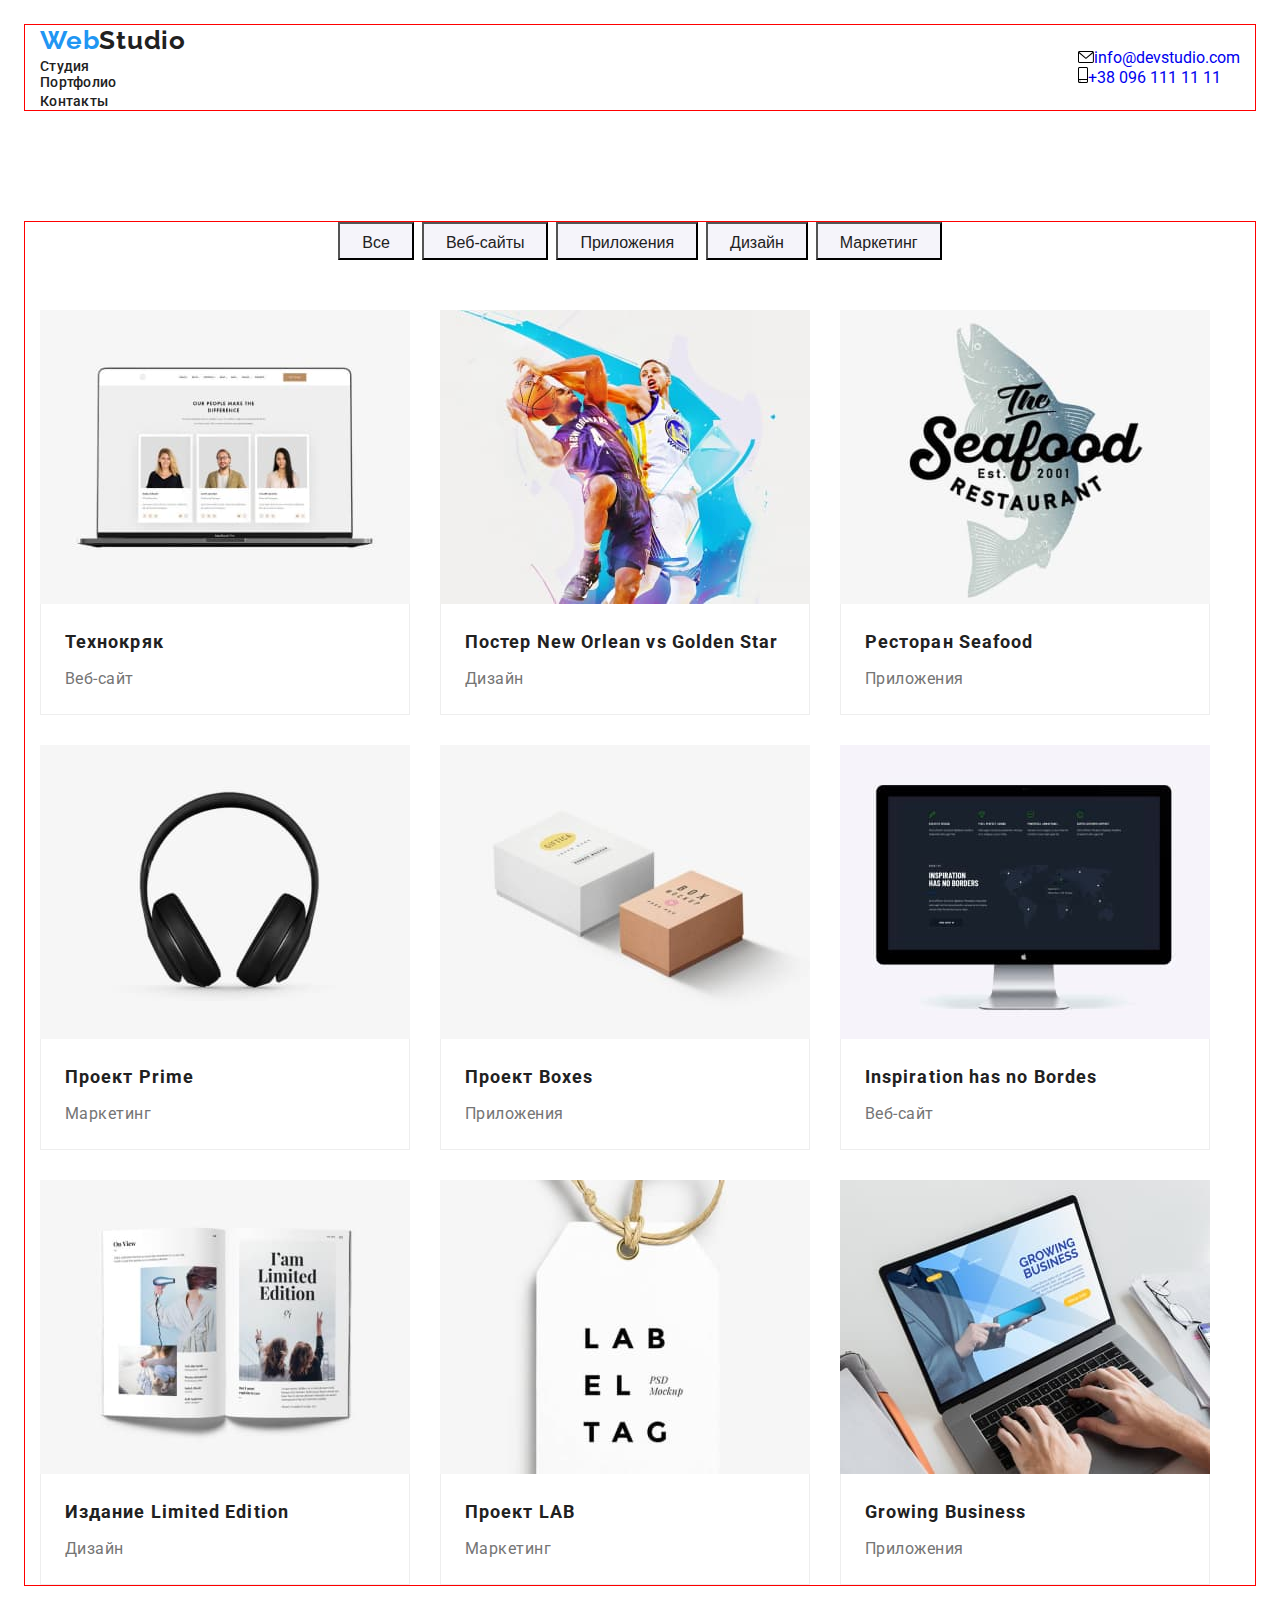
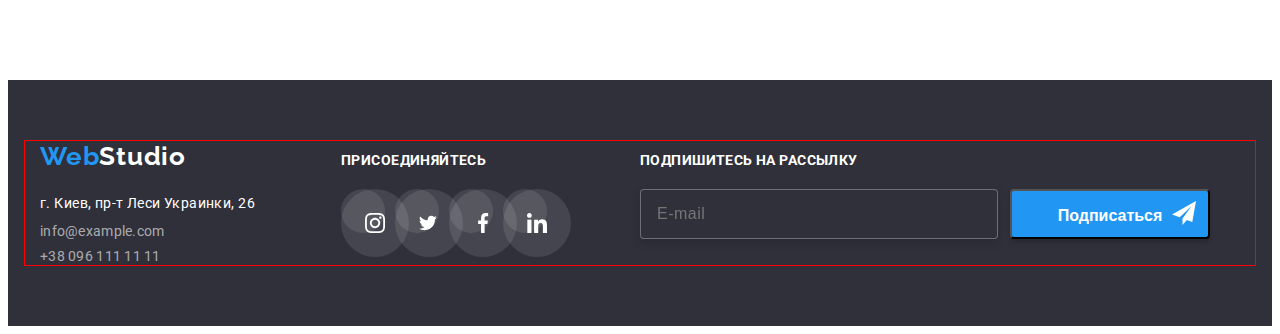
==== portfolio.html @ 76cd507a "разбор хедера" ====
<!DOCTYPE html>
<html lang="en">
<head>
    <meta charset="UTF-8">
    <meta http-equiv="X-UA-Compatible" content="IE=edge">
    <meta name="viewport" content="width=device-width, initial-scale=1.0">
    <title>portfolio</title>
    <link href="https://fonts.googleapis.com/css2?family=Raleway:wght@700&family=Roboto:wght@400;500;700;900&display=swap"
        rel="stylesheet">
        <link rel="stylesheet" href="https://cdnjs.cloudflare.com/ajax/libs/modern-normalize/1.0.0/modern-normalize.min.css"
            integrity="sha512-ISS7cAi1PEhQ8jnbJpJZMd29NlhNj4AWYyLOSp2CE/CsHxTCu+r+t0D2yoJudVrd0/8fTVPUVDzY5Tvli75u/g=="
            crossorigin="anonymous" />
            <link rel="stylesheet" href="https://cdnjs.cloudflare.com/ajax/libs/animate.css/4.1.1/animate.min.css" />
    <link rel="stylesheet" href="./css/main.min.css">
</head>
<body>
    <!--HEADER-->
    <header class="header">
        <div class="conteiner header-conteiner">
            <nav class="header__navigation ">
                <a class="logo-link link animate__heartBeat" href="./index.html"><span class="part-logo">Web</span>Studio</a>
                <ul class="menu-list list">
                    <li class="menu-list__item"><a class="menu-list__link link" href="./index.html">Студия</a></li>
                    <li class="menu-list__item"><a class="menu-list__link link" href=""><div class="current">Портфолио</div></a></li>
                    <li class="menu-list__item"><a class="menu-list__link link" href="">Контакты</a></li>
                </ul>
                </nav>
                <ul class="contacts-list list">
                    <li class="contacts-list-item-mail-tel">
                
                        <a class="mail-tel-link link" href="mailto:info@devstudio.com"><svg class="header-icons" width="16" height="12">
                                <use href="./images/icons.svg.svg#icon-envelope"></use>
                            </svg>info@devstudio.com</a>
                
                
                    </li>
                    <li class="contacts-list-item-mail-tel"><a class="mail-tel-link link" href="tel:+380961111111"><svg
                                class="header-icons" width="10" height="16">
                                <use href="./images/icons.svg.svg#icon-smartphone"></use>
                            </svg>+38 096 111 11 11</a></li>
                </ul>
            
        </div>
    </header>
    <main>
        <!--SECTION FILTERS-->
        <section class="filters section">
            <div class="conteiner">
            <h1 class="visually-hidden">Портфолио</h1>
            <ul class="filters-list list">
                <li class="filters-list-item"><button class="filters-list-btn" type="button">Все</button></li>
                <li class="filters-list-item"><button class="filters-list-btn" type="button">Веб-сайты</button></li>
                <li class="filters-list-item"><button class="filters-list-btn" type="button">Приложения</button></li>
                <li class="filters-list-item"><button class="filters-list-btn" type="button">Дизайн</button></li>
                <li class="filters-list-item"><button class="filters-list-btn" type="button">Маркетинг</button></li>
             </ul>
             <ul class="projects-list list ">
                 <li class="projects-item"><a class="projects-link link" href=""><div class="project-list-img-wrapper"><img class="projects-img" src="./images/pimg.jpg" alt="Веб-сайт" width="370"/><p class="overlay">Технокряк это современная площадка распространения коронавируса. Компании используют эту платформу для цифрового
                шпионажа и атак на защищённые сервера конкурентов.</p></div><div class="tecno"><h2 class="projects-list-title">Технокряк</h2><p class="projects-description">Веб-сайт</p></div></a></li>
                 <li class="projects-item"><a class="projects-link link" href=""><div class="project-list-img-wrapper"><img class="projects-img" src="./images/pimg1.jpg" alt="Дизайн" width="370"/><p class="overlay">Технокряк это современная площадка распространения коронавируса. Компании используют эту платформу для цифрового
                шпионажа и атак на защищённые сервера конкурентов.</p></div><div class="neworlean"><h2 class="projects-list-title">Постер New Orlean vs Golden Star</h2><p class="projects-description">Дизайн</p></div></a></li>
                 <li class="projects-item"><a class="projects-link link" href=""><div class="project-list-img-wrapper"><img class="projects-img" src="./images/pimg2.jpg" alt="Приложение" width="370"/><p class="overlay">Технокряк это современная площадка распространения коронавируса. Компании используют эту платформу для цифрового
                шпионажа и атак на защищённые сервера конкурентов.</p></div><div class="seafood"><h2 class="projects-list-title">Ресторан Seafood</h2><p class="projects-description">Приложения</p></div></a></li>
                 <li class="projects-item"><a class="projects-link link" href=""><div class="project-list-img-wrapper"><img class="projects-img" src="./images/pimg3.jpg" alt="Маркетинг" width="370"/><p class="overlay">Технокряк это современная площадка распространения коронавируса. Компании используют эту платформу для цифрового
                шпионажа и атак на защищённые сервера конкурентов.</p></div><div class="prime"><h2 class="projects-list-title">Проект Prime</h2><p class="projects-description">Маркетинг</p></div></a></li>
                 <li class="projects-item"><a class="projects-link link" href=""><div class="project-list-img-wrapper"><img class="projects-img" src="./images/pimg4.jpg" alt="Приложение" width="370"/><p class="overlay">Технокряк это современная площадка распространения коронавируса. Компании используют эту платформу для цифрового
                шпионажа и атак на защищённые сервера конкурентов.</p></div><div class="boxes"><h2 class="projects-list-title">Проект Boxes</h2><p class="projects-description">Приложения</p></div></a></li>
                 <li class="projects-item"><a class="projects-link link" href=""><div class="project-list-img-wrapper"><img class="projects-img" src="./images/pimg5.jpg" alt="Веб-сайт" width="370"/><p class="overlay">Технокряк это современная площадка распространения коронавируса. Компании используют эту платформу для цифрового
                шпионажа и атак на защищённые сервера конкурентов.</p></div><div class="bordes"><h2 class="projects-list-title">Inspiration has no Bordes</h2><p class="projects-description">Веб-сайт</p></div></a></li>
                 <li class="projects-item"><a class="projects-link link" href=""><div class="project-list-img-wrapper"><img class="projects-img" src="./images/pimg6.jpg" alt="Дизайн" width="370"/><p class="overlay">Технокряк это современная площадка распространения коронавируса. Компании используют эту платформу для цифрового
                шпионажа и атак на защищённые сервера конкурентов.</p></div><div class="limited-edition"><h2 class="projects-list-title">Издание  Limited Edition</h2><p class="projects-description">Дизайн</p></div></a></li>
                 <li class="projects-item"><a class="projects-link link" href=""><div class="project-list-img-wrapper"><img class="projects-img" src="./images/pimg7.jpg" alt="Маркетинг" width="370"/><p class="overlay">Технокряк это современная площадка распространения коронавируса. Компании используют эту платформу для цифрового
                шпионажа и атак на защищённые сервера конкурентов.</p></div><div class="lab"><h2 class="projects-list-title">Проект LAB</h2><p class="projects-description">Маркетинг</p></div></a></li>
                 <li class="projects-item"><a class="projects-link link" href=""><div class="project-list-img-wrapper"><img class="projects-img" src="./images/pimg8.jpg" alt="Приложение" width="370"/><p class="overlay">Технокряк это современная площадка распространения коронавируса. Компании используют эту платформу для цифрового
                шпионажа и атак на защищённые сервера конкурентов.</p></div><div class="growing-business"><h2 class="projects-list-title">Growing Business</h2><p class="projects-description">Приложения</p></div></a></li>
             </ul> 
            </div>
             </section> 
    </main>
<!--FOOTER-->
<footer class="footer ">
    <div class="conteiner footer-div">
        <div class=" address-div">
            <a class="logo-link link" href="./index.html"><span class="part-logo">Web</span><span
                    class="logo-link-studio">Studio</span></a>
            <address class="address">г. Киев, пр-т Леси Украинки, 26
                <ul class="footer-contacts-list list">
                    <li class="footer-contacts-list-item"><a class="footer-mail-link link"
                            href="mailto:info@example.com">info@example.com</a>
                    </li>
                    <li class="footer-contacts-list-item-tel"><a class="footer-tel-link link"
                            href="tel:+380961111111">+38 096 111 11 11</a></li>
                </ul>
            </address>
        </div>
        <div class="footer-contacts">
            <h2 class="footer-title">присоединяйтесь</h2>
            <ul class="footer-list list">
                <li class="footer-link-item"><a class="footer-social-link-icon" href="">
                        <svg class="footer-icon" width="20" height="20">
                            <use href="./images/icons.svg.svg#icon-instagram"></use>
                        </svg></a></li>
                <li class="footer-link-item"><a class="footer-social-link-icon" href="">
                        <svg class="footer-icon" width="20" height="20">
                            <use href="./images/icons.svg.svg#icon-twitter"></use>
                        </svg></a></li>
                <li class="footer-link-item"><a class="footer-social-link-icon" href="">
                        <svg class="footer-icon" width="20" height="20">
                            <use href="./images/icons.svg.svg#icon-facebook"></use>
                        </svg></a></li>
                <li class="footer-link-item"><a class="footer-social-link-icon" href="">
                        <svg class="footer-icon" width="20" height="20">
                            <use href="./images/icons.svg.svg#icon-linkedin"></use>
                        </svg></a></li>
            </ul>

        </div>
        <form action="#" class="footer-form">
            <label class="footer-form-field" for="input-e-meil">Подпишитесь на рассылку</label>
            <div class="footer-feedback">
                <input name="footer-email" type="email" id="input-e-meil" class="footer-form-email" required
                    placeholder="E-mail">
                <button type="submit" class="footer-form-btn">Подписаться<svg class="footer-form-icon" width="24" height="24">
                        <use href="./images/icons.svg.svg#icon-iconsendtelegram"></use>
                    </svg></button>
            </div>
            
        </form>
    </div>
</footer>
    
</body>
</html>
---- css/main.min.css ----
:root{--main-font: "Roboto", sans-serif;--accent-color: #2196f3;--text-color: #212121;--paragraph-color: #757575;--background-color-grey: #2f303a;--text-color-white: #ffffff;--color-btn: #188ce8;--background-color-team-filters: #f5f4fa;--background-color-filters: #eeeeee;--color-footer-link: rgba(255, 255, 255, 0.6);--color-border: #ececec;--color-client-item: #afb1b8;--padding-div-projects: 20px 24px;--color-icon: #afb1b8}.visually-hidden{position:absolute !important;clip:rect(1px 1px 1px 1px);clip:rect(1px, 1px, 1px, 1px);padding:0 !important;border:0 !important;height:1px !important;width:1px !important;overflow:hidden}h1,h2,h3,h4,h5,h6,p{margin-top:0;margin-bottom:0}ul,ol{margin-top:0;margin-bottom:0;padding-left:0}img{display:block}.list{list-style:none}.link{text-decoration:none}body{font-family:var(--main-font);color:var(--text-color)}.conteiner{padding-left:15px;padding-right:15px;border:1px solid red}@media screen and (min-width: 480px){.conteiner{width:450px;margin:0 auto}}@media screen and (min-width: 768px){.conteiner{width:768px}}@media screen and (min-width: 1200px){.conteiner{width:1200px}}.section{padding-top:60px;padding-bottom:60px}@media screen and (min-width: 768px){.section{padding-top:60px;padding-bottom:60px}}@media screen and (min-width: 1200px){.section{padding-top:94px;padding-bottom:94px}}@media screen and (max-width: 767px){.mobile-menu{position:fixed;top:0;left:0;width:100vw;height:100vh;background-color:#ffffff;overflow:auto;opacity:0;visibility:hidden;pointer-events:none}.mobile-menu.is-open{opacity:1;visibility:visible;pointer-events:auto}.mobile-menu__coose-btn{position:absolute;border:none;background-color:transparent;padding:0;width:40px;height:40px;top:10px;right:0}.mobile-menu__container{position:relative;padding-left:25px;padding-top:48px;padding-bottom:48px}}.part-logo{color:var(--accent-color)}.logo-link{font-family:"Raleway", sans-serif;font-weight:700;font-size:26px;line-height:1.19;letter-spacing:0.03em;color:inherit;animation-duration:2500ms;animation-iteration-count:1}.logo-link-studio{color:var(--text-color-white)}.menu-list__link{font-weight:500;font-size:14px;line-height:1.14;letter-spacing:0.02em;color:inherit;transition:color 250ms cubic-bezier(0.4, 0, 0.2, 1)}.menu-list :hover,.menu-list :focus{color:var(--accent-color)}.backdrop{position:fixed;width:100vw;height:100vh;top:0;left:0;background-color:rgba(0,0,0,0.2);z-index:100;transition:opacity 250ms cubic-bezier(0.4, 0, 0.2, 1),visibility 250ms cubic-bezier(0.4, 0, 0.2, 1)}.is-hidden{opacity:0;visibility:hidden;pointer-events:none}.modal{position:absolute;top:50%;left:50%;transform:translate(-50%, -50%);width:528px;height:581px;padding:40px;border-radius:4px;background-color:var(--text-color-white)}.modal-close-btn{display:flex;justify-content:center;align-items:center;position:absolute;top:8px;right:8px;width:30px;height:30px;border:1px solid rgba(0,0,0,0.1);border-radius:50%;background-color:var(--text-color-white);cursor:pointer}.modal-close-btn:hover .modal-btn-icon,.modal-close-btn:focus .modal-btn-icon{fill:var(--accent-color)}.modal-btn-icon{fill:#000000;transition:fill 250ms cubic-bezier(0.4, 0, 0.2, 1)}.modal-form-head{display:block;font-weight:700;font-size:20px;line-height:1.15;text-align:center;letter-spacing:0.03em;margin-bottom:12px}.modal-form{display:flex;flex-direction:column}.modal-form-text{font-size:12px;line-height:1.16;letter-spacing:0.01em;color:var(--paragraph-color)}.modal-form-text:not(:first-child){margin-top:10px}.modal-form-input{width:100%;height:40px;box-sizing:border-box;border-radius:4px;padding-left:42px;border:1px solid rgba(33,33,33,0.2);transition:border-color 250ms cubic-bezier(0.4, 0, 0.2, 1)}.modal-form-input:focus{border-color:var(--accent-color);outline:none}.modal-form-input:focus+.user-name-icon{fill:var(--accent-color)}.modal-form-input-wrapper{position:relative;display:block;margin-top:4px;margin-bottom:10px}.user-name-icon{display:block;position:absolute;top:50%;left:12px;transform:translateY(-50%)}.modal-form-message{width:100%;height:120px;border:1px solid rgba(33,33,33,0.2);border-radius:4px;resize:none;padding:12px 16px;margin-top:4px;transition:border-color 250ms cubic-bezier(0.4, 0, 0.2, 1)}.modal-form-message:focus{outline:none;border-color:var(--accent-color)}.modal-form-message::placeholder{font-size:14px;line-height:1.14;letter-spacing:0.01em;color:rgba(117,117,117,0.5)}.modal-form-checkbox:checked+.modal-form-checkbox-policy::before{background-image:url(../images/iconcheck.png);border:1px solid var(--accent-color);box-shadow:0px 4px 4px rgba(0,0,0,0.25)}.modal-form-checkbox-policy{font-size:14px;line-height:1.71;margin-top:20px;color:var(--paragraph-color)}.modal-form-checkbox-policy::before{display:inline-block;content:"";vertical-align:middle;width:18px;height:17px;margin-right:7px;margin-left:13px;border:2px solid #212121;border-radius:2px;cursor:pointer;transition:box-shadow 250ms cubic-bezier(0.4, 0, 0.2, 1);transition:background-image 250ms cubic-bezier(0.4, 0, 0.2, 1);transition:border 250ms cubic-bezier(0.4, 0, 0.2, 1)}.modal-form-btn{align-self:center;width:200px;height:50px;padding:10px 32px;margin-top:30px;margin-bottom:40px;border-radius:4px;font-weight:700;font-size:16px;line-height:1.87;color:var(--text-color-white);background-color:var(--accent-color);cursor:pointer;transition:background-color 250ms cubic-bezier(0.4, 0, 0.2, 1)}.modal-form-btn:hover,.modal-form-btn:focus{color:var(--text-color-white);background-color:var(--color-btn)}.header{padding-top:16px;padding-bottom:16px}.header-conteiner{display:flex;align-items:center;justify-content:space-between}@media screen and (max-width: 767px){.contacts-list{display:none}.menu-list{display:none}.header-menu-btn{border-color:transparent;border:none;padding:0;width:40px;height:40px;fill:black}.header-mobile-menu-icon{fill:currentColor}}.header-logo{padding-top:16px;padding-bottom:16px}.hero{max-width:1600px;background-color:var(--background-color-grey);text-align:center;padding-top:200px;padding-bottom:200px;margin:0 auto;background-image:linear-gradient(rgba(47,48,58,0.4), rgba(47,48,58,0.4)),url("../images/heroimg.jpg");background-size:cover}.hero__title{text-transform:uppercase;font-weight:900;font-size:44px;line-height:1.36;color:var(--text-color-white)}.modal-btn{height:50px;padding:10px 32px;margin-top:30px;border-radius:4px;font-weight:700;font-size:16px;line-height:1.87;color:var(--text-color-white);background-color:var(--accent-color);cursor:pointer;transition:color 250ms cubic-bezier(0.4, 0, 0.2, 1)}.modal-btn:hover,.modal-btn:focus{color:var(--text-color-white);background-color:var(--color-btn)}.description-title{font-weight:700;font-size:14px;line-height:1.14;letter-spacing:0.03em;text-transform:uppercase;margin-bottom:10px;text-align:center}@media screen and (min-width: 768px){.description-title{text-align:left}}.description{margin-top:10px;font-size:14px;line-height:1.71;letter-spacing:0.03em;color:var(--paragraph-color);max-width:450px}@media screen and (min-width: 768px){.description{max-width:354px}}@media screen and (min-width: 1200px){.description{max-width:270px}}.skills-description-icon{display:flex;justify-content:center;align-items:center;max-width:450px;height:120px;margin-bottom:30px;background-color:var(--background-color-team-filters)}@media screen and (min-width: 768px){.skills-description-icon{max-width:354px;height:120px}}@media screen and (min-width: 1200px){.skills-description-icon{max-width:270px;height:120px}}.skills-list{display:flex;flex-direction:column}@media screen and (min-width: 768px){.skills-list{flex-direction:row;flex-wrap:wrap;max-width:1199px}}@media screen and (min-width: 1200px){.skills-list{display:flex;min-width:1200px}.skills-list__description-item{width:270px}.skills-list__description-item:not(:last-child){margin-right:30px}}.about{text-align:center}.about-img-list{display:flex;margin-right:-30px}.about-img-list-item:not(:last-child){margin-right:30px}.about-title{font-weight:700;font-size:36px;line-height:1.16;letter-spacing:0.03em;margin-bottom:50px;align-items:center;margin-bottom:50px}.about-img-list-wrapper{position:relative;overflow:hidden}.about-overlay{padding-top:27px;font-weight:700;font-size:14px;line-height:1.14;text-align:center;letter-spacing:0.03em;text-transform:uppercase;color:var(--text-color-white);background-color:rgba(47,48,58,0.8);position:absolute;bottom:0;left:0;width:100%;height:70px}.team{text-align:center}.team-title{font-weight:700;font-size:36px;line-height:1.16}.team-list{display:flex;margin-left:-30px;margin-top:50px}.team-list-item{width:270px;background-color:var(--text-color-white);box-shadow:0px 4px 4px rgba(0,0,0,0.25)}.team-list-item:not(:first-child){margin-left:30px}.team-list-sub-title{font-weight:500;font-size:16px;line-height:1.18;margin-bottom:10px}.team-list-description{font-size:16px;line-height:1.18;color:var(--paragraph-color)}.team-card-list{padding:30px 32px 30px 32px}.team{background-color:var(--background-color-team-filters)}.team-list-link{display:flex;justify-content:space-between;width:206px;height:44px;margin-top:16px}.team-link-item{display:block;width:44px;height:44px;background-color:#ffffff;border-radius:50%}.team-link-item:not(:last-child){margin-right:10px}.social-link-icon{display:flex;justify-content:center;align-items:center;width:44px;height:44px;border-radius:50%;transition:background-color 250ms cubic-bezier(0.4, 0, 0.2, 1)}.social-link-icon:hover,.social-link-icon:focus{background-color:var(--accent-color)}.social-link-icon:hover .team-icon,.social-link-icon:focus .team-icon{fill:#ffffff}.team-icon{fill:var(--color-icon);transition:fill 250ms cubic-bezier(0.4, 0, 0.2, 1)}.clients{text-align:center}.client-list{display:flex;justify-content:space-between;margin-top:50px}.clients-title{font-weight:700;font-size:36px;line-height:1.16}.client-item:not(:first-child){margin-left:30px}.client-link{display:flex;justify-content:center;align-items:center;border:1px solid #afb1b8;width:170px;height:92px;transition:border 250ms cubic-bezier(0.4, 0, 0.2, 1)}.client-link:hover,.client-link:focus{border:1px solid #2196f3}.client-link:hover .client-icon,.client-link:focus .client-icon{fill:var(--accent-color)}.client-icon{fill:#afb1b8;transition:fill 250ms cubic-bezier(0.4, 0, 0.2, 1)}.filters-list{display:flex;justify-content:center;margin-bottom:50px}.filters-list-item:not(:last-child){margin-right:8px}.filters-list-btn{height:38px;padding:6px 22px;font-weight:500;font-size:16px;line-height:1.62;background-color:var(--background-color-team-filters);color:var(--text-color);transition:background-color 250ms cubic-bezier(0.4, 0, 0.2, 1),box-shadow 250ms cubic-bezier(0.4, 0, 0.2, 1),color 250ms cubic-bezier(0.4, 0, 0.2, 1)}.filters-list-btn:hover,.filters-list-btn:focus{color:var(--text-color-white);background-color:var(--accent-color);box-shadow:0px 4px 4px rgba(0,0,0,0.25);cursor:pointer}.projects-list-title{margin-bottom:4px;font-weight:700;font-size:18px;line-height:2;letter-spacing:0.06em;color:inherit}.projects-description{font-size:16px;line-height:1.87;letter-spacing:0.03em;color:var(--paragraph-color)}.projects-list{display:flex;flex-wrap:wrap;margin-right:-30px;margin-top:-30px}.projects-item{width:370px;margin-right:30px;margin-top:30px;background-color:var(--text-color-white)}.projects-item:hover,.projects-item:focus{box-shadow:0px 4px 4px rgba(0,0,0,0.25)}.tecno{padding:var(--padding-div-projects);border-bottom:1px solid var(--background-color-filters);border-left:1px solid var(--background-color-filters);border-right:1px solid var(--background-color-filters)}.neworlean{padding:var(--padding-div-projects);border-bottom:1px solid var(--background-color-filters);border-left:1px solid var(--background-color-filters);border-right:1px solid var(--background-color-filters)}.seafood{padding:var(--padding-div-projects);border-bottom:1px solid var(--background-color-filters);border-left:1px solid var(--background-color-filters);border-right:1px solid var(--background-color-filters)}.prime{padding:var(--padding-div-projects);border-bottom:1px solid var(--background-color-filters);border-left:1px solid var(--background-color-filters);border-right:1px solid var(--background-color-filters)}.boxes{padding:var(--padding-div-projects);border-bottom:1px solid var(--background-color-filters);border-left:1px solid var(--background-color-filters);border-right:1px solid var(--background-color-filters)}.bordes{padding:var(--padding-div-projects);border-bottom:1px solid var(--background-color-filters);border-left:1px solid var(--background-color-filters);border-right:1px solid var(--background-color-filters)}.limited-edition{padding:var(--padding-div-projects);border-bottom:1px solid var(--background-color-filters);border-left:1px solid var(--background-color-filters);border-right:1px solid var(--background-color-filters)}.lab{padding:var(--padding-div-projects);border-bottom:1px solid var(--background-color-filters);border-left:1px solid var(--background-color-filters);border-right:1px solid var(--background-color-filters)}.growing-business{padding:var(--padding-div-projects);border-bottom:1px solid var(--background-color-filters);border-left:1px solid var(--background-color-filters);border-right:1px solid var(--background-color-filters)}.project-list-img-wrapper{position:relative;overflow:hidden}.overlay{font-size:18px;line-height:1.55;letter-spacing:0.03em;padding:63px 24px;color:var(--text-color-white);background-color:rgba(33,150,243,0.9);position:absolute;top:0;left:0;width:100%;height:100%;transform:translateY(100%);transition:transform 250ms cubic-bezier(0.4, 0, 0.2, 1)}.projects-link{color:var(--text-color)}.projects-link:hover .overlay,.projects-link:focus .overlay{transform:translateY(0%)}.footer{background-color:var(--background-color-grey);padding-top:60px;padding-bottom:60px}.address-div{width:231px}.address{font-style:normal;font-size:14px;line-height:1.71;letter-spacing:0.03em;color:var(--text-color-white);margin-top:20px}.footer-contacts-list{font-weight:400;font-size:14px;line-height:1.14;letter-spacing:0.02em;margin-top:9px}.footer-contacts-list:hover,.footer-contacts-list:focus{color:var(--accent-color)}.footer-contacts-list-item{display:flex}.footer-contacts-list-item-tel{margin-top:9px}.footer-tel-link{color:var(--color-footer-link);transition:color 250ms cubic-bezier(0.4, 0, 0.2, 1)}.footer-mail-link{color:var(--color-footer-link);transition:color 250ms cubic-bezier(0.4, 0, 0.2, 1)}.footer-div{display:flex;align-items:baseline}.footer-contacts{margin-left:70px}.footer-title{font-weight:700;font-size:14px;line-height:1.14;letter-spacing:0.03em;text-transform:uppercase;color:var(--text-color-white)}.footer-list{display:flex;justify-content:space-between;margin-top:20px}.footer-link-item{display:block;width:44px;height:44px;background:rgba(255,255,255,0.1);border-radius:50%}.footer-link-item:not(:last-child){margin-right:10px}.footer-social-link-icon{display:flex;justify-content:center;align-items:center;padding:12px;width:44px;height:44px;background:rgba(255,255,255,0.1);border-radius:50%;transition:background-color 250ms cubic-bezier(0.4, 0, 0.2, 1)}.footer-social-link-icon:hover,.footer-social-link-icon:focus{background-color:var(--accent-color)}.footer-icon{fill:var(--text-color-white)}.footer-feedback{display:flex;margin-top:20px;align-items:center}.footer-form-field{font-weight:700;font-size:14px;line-height:1.14;letter-spacing:0.03em;text-transform:uppercase;margin-bottom:20px;color:var(--text-color-white);margin-left:93px}.footer-form-email{font-size:16px;line-height:1.25;letter-spacing:0.03em;background-color:var(--background-color-grey);color:rgba(255,255,255,0.6);width:358px;height:50px;padding:16px 0 16px 16px;margin-right:12px;margin-left:93px;border:1px solid rgba(255,255,255,0.3);border-radius:4px;box-sizing:border-box;filter:drop-shadow(0px 4px 4px rgba(0,0,0,0.15));transition:border 250ms cubic-bezier(0.4, 0, 0.2, 1)}.footer-form-email:focus,.footer-form-email:hover{border:1px solid rgba(33,150,243,0.3);outline:none}.footer-form-btn{position:relative;width:200px;height:50px;padding:10px 28px;font-weight:700;font-size:16px;line-height:1.87;background:var(--accent-color);box-shadow:0px 4px 4px rgba(0,0,0,0.15);border-radius:4px;color:var(--text-color-white);cursor:pointer;transition:background-color 250ms cubic-bezier(0.4, 0, 0.2, 1)}.footer-form-btn:hover,.footer-form-btn:focus{color:var(--text-color-white);background-color:var(--color-btn)}.footer-form-icon{position:absolute;top:13;right:13.8;margin-left:10px;fill:var(--text-color-white)}
/*# sourceMappingURL=main.min.css.map */
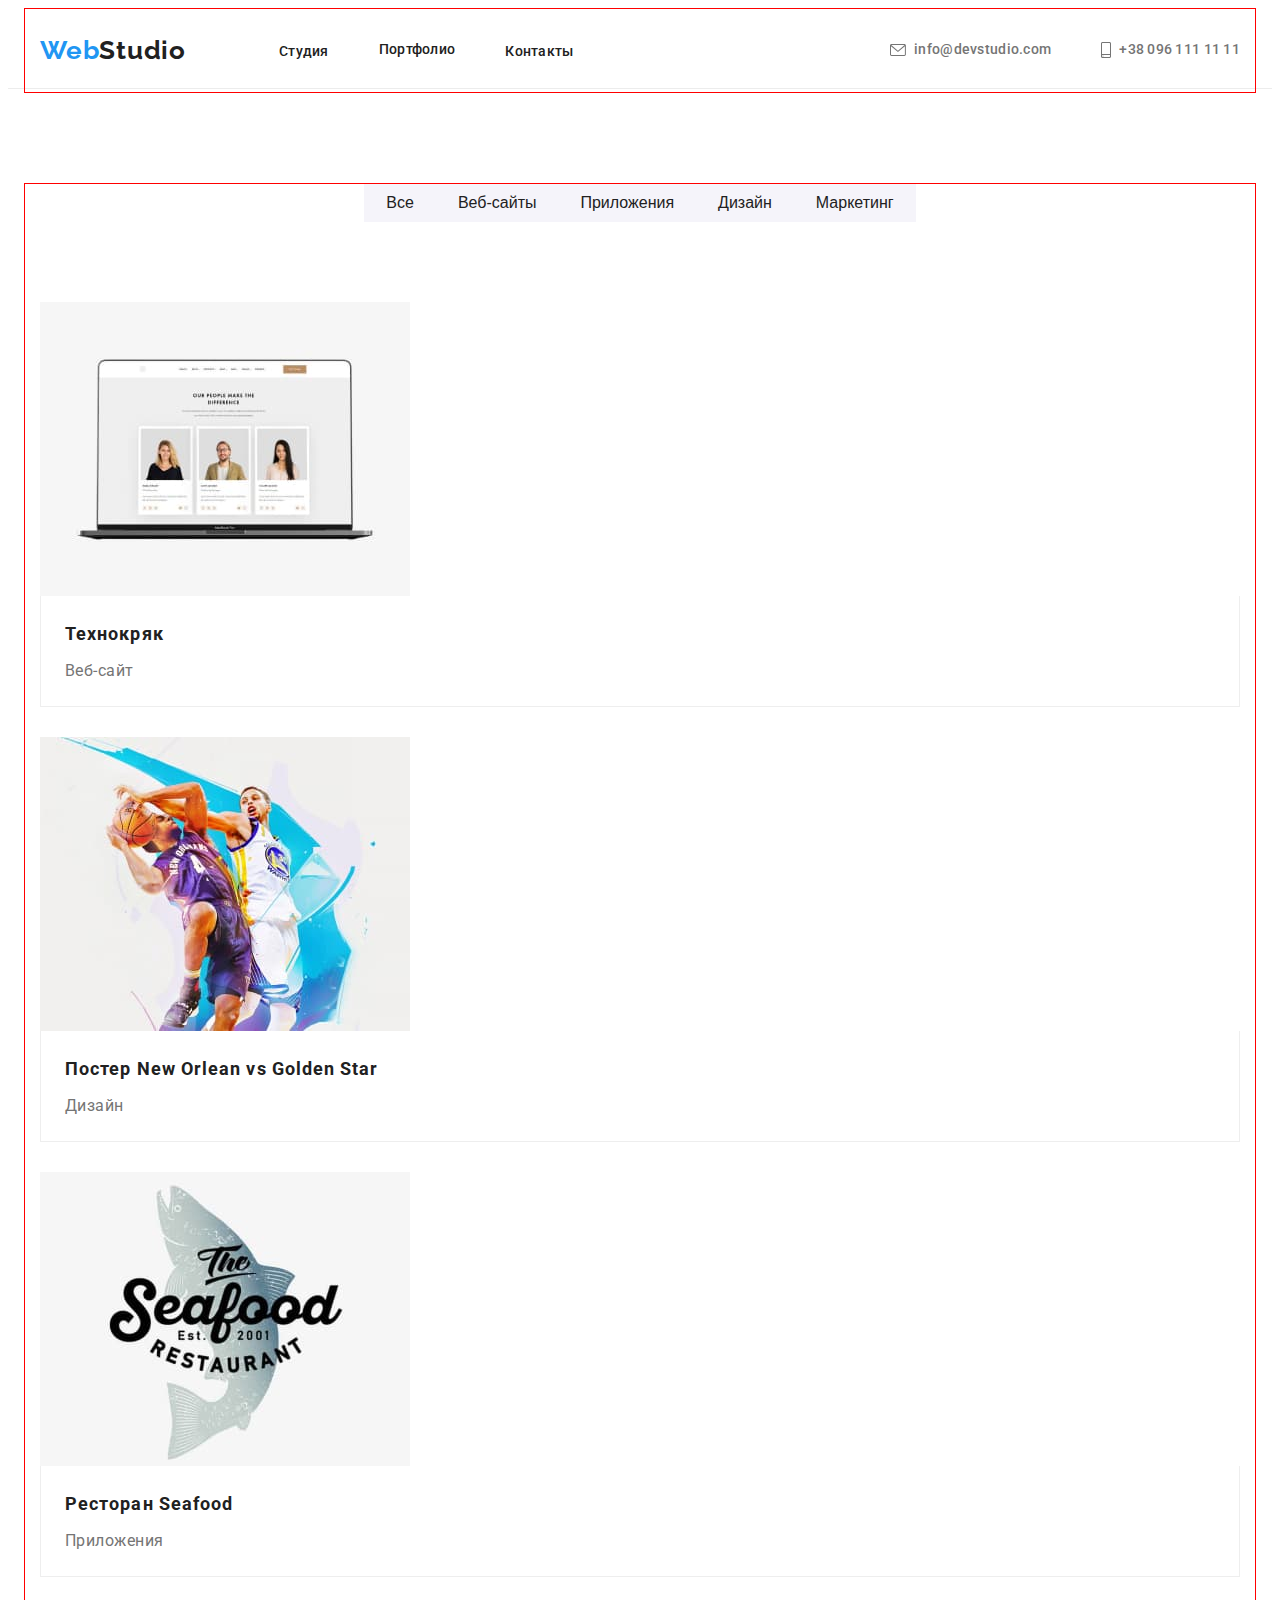
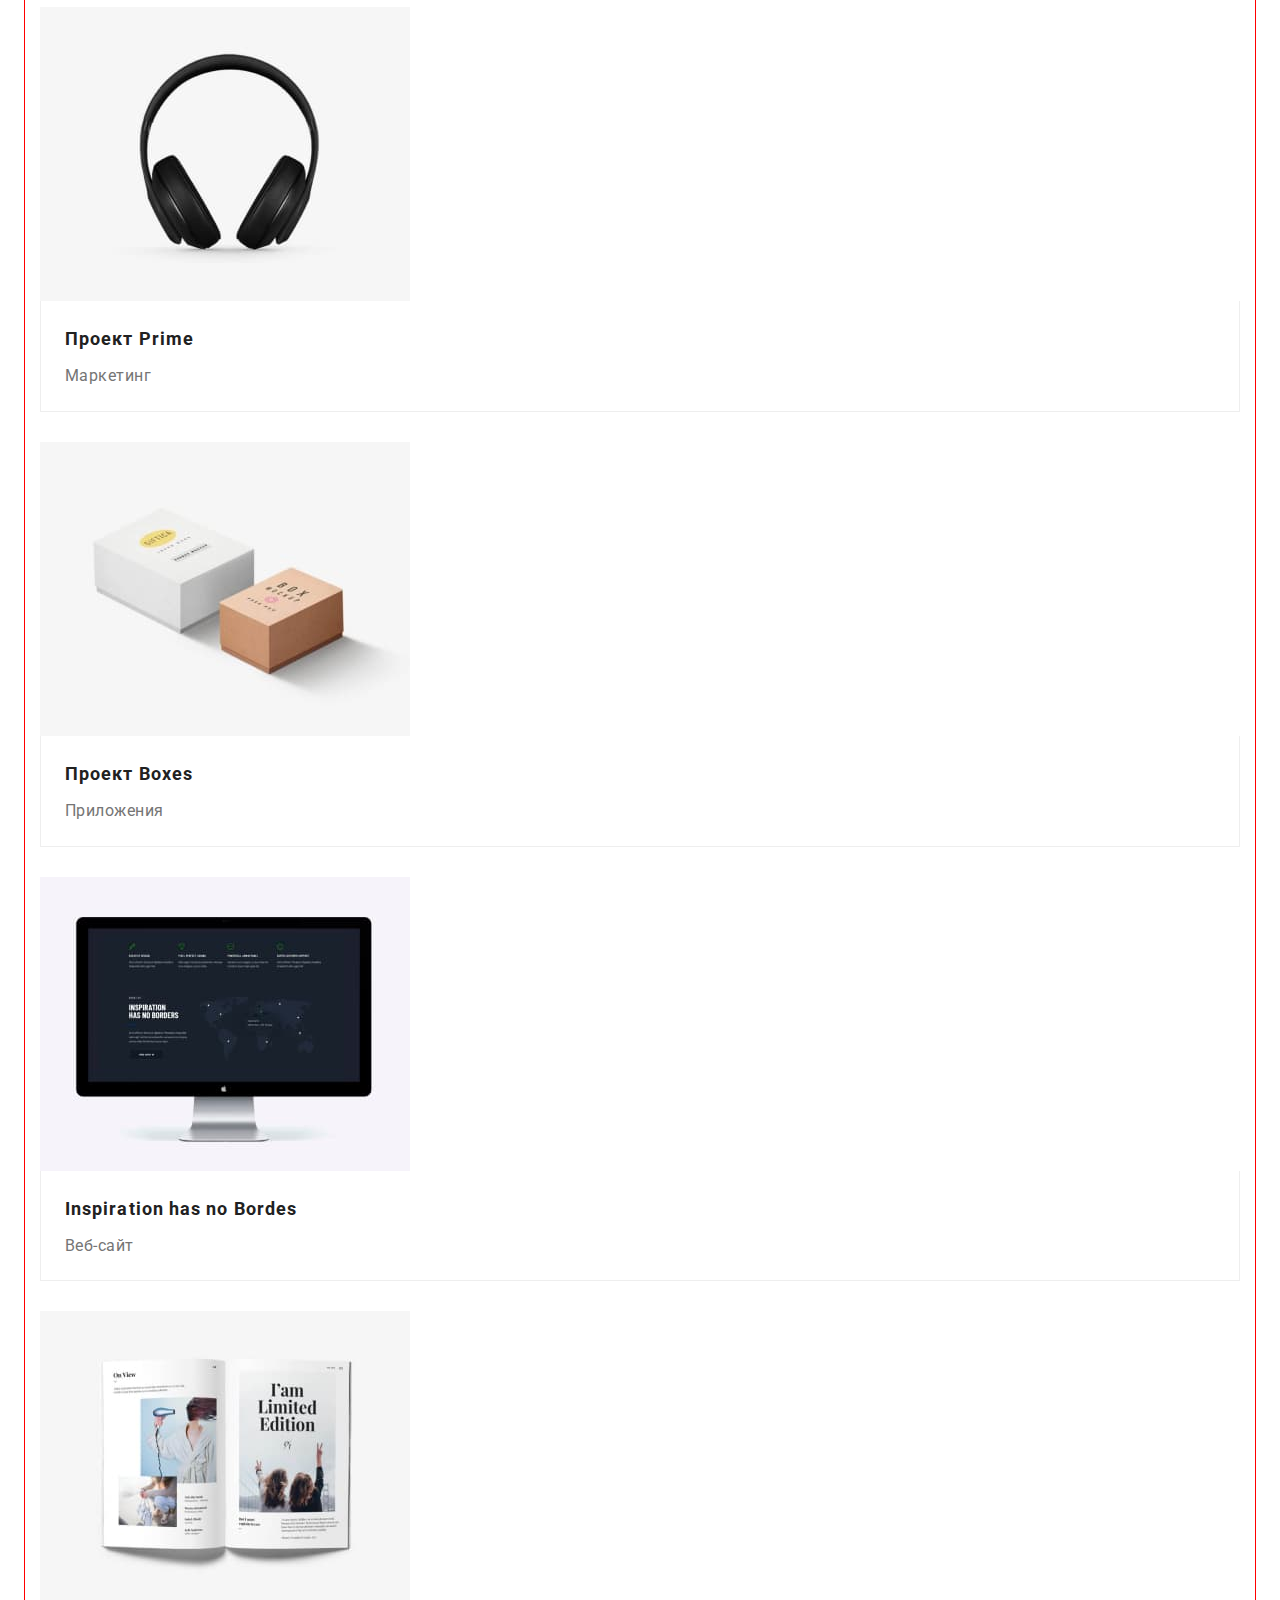
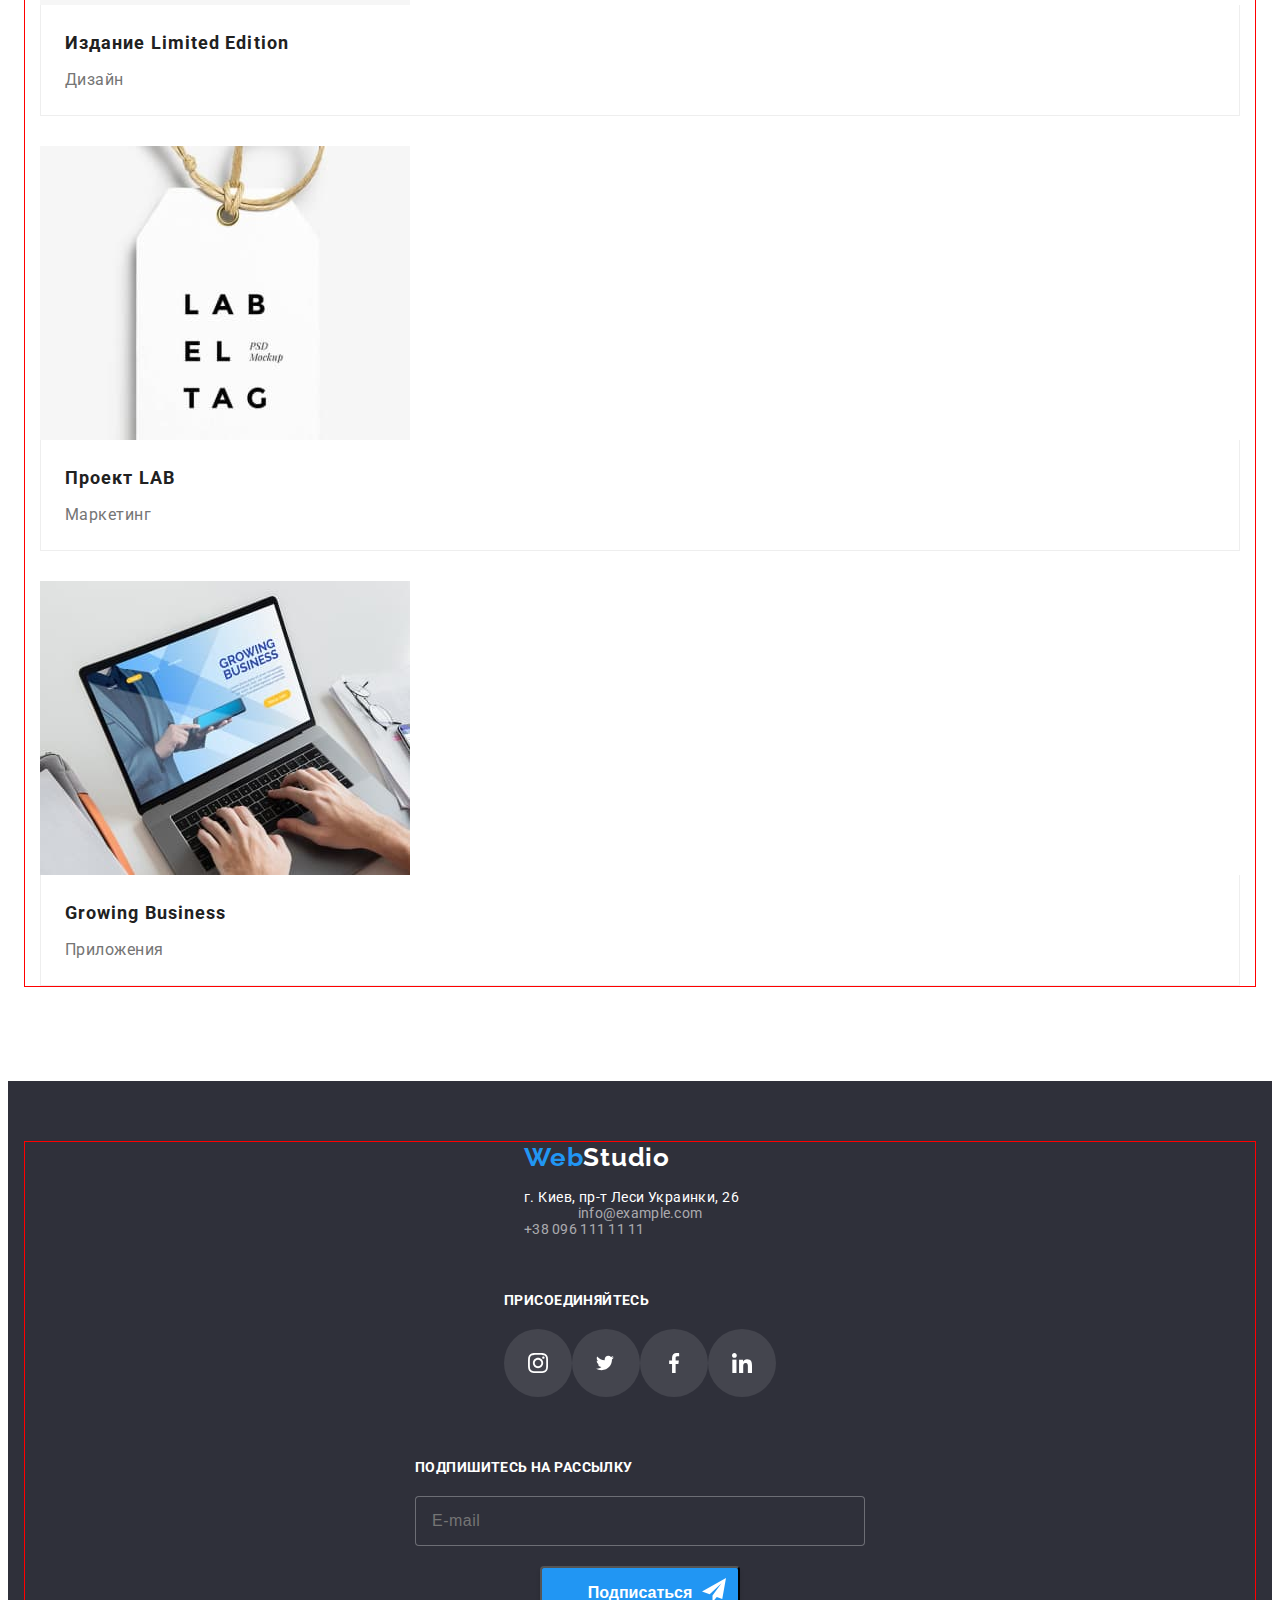
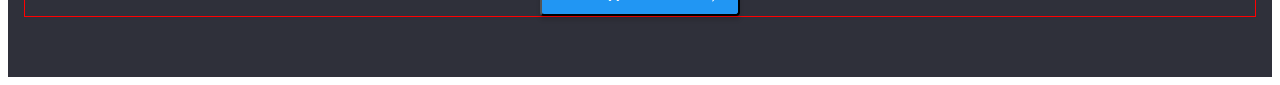
==== commit 74a29edf: "исправление секций" ====
--- a/portfolio.html
+++ b/portfolio.html
@@ -25,6 +25,11 @@
                     <li class="menu-list__item"><a class="menu-list__link link" href="">Контакты</a></li>
                 </ul>
                 </nav>
+                <button type="button" class="header-menu-btn " data-menu-button>
+                    <svg class="header-mobile-menu-icon" width="40" height="40">
+                        <use href="./images/icons.svg.svg#burger-icon"></use>
+                    </svg>
+                </button>
                 <ul class="contacts-list list">
                     <li class="contacts-list-item-mail-tel">
                 
@@ -40,6 +45,37 @@
                             </svg>+38 096 111 11 11</a></li>
                 </ul>
             
+        </div>
+        <!--MOBILE MENU-->
+        <div class="mobile-menu" data-menu>
+            <div class="conteiner mobile-menu__container">
+                <button type="button" class=" mobile-menu__coose-btn " data-menu-close>
+                    <svg class="mobile-btn-icon" width="18" height="18">
+                        <use href="./images/icons.svg.svg#icon-closeblack"></use>
+                    </svg>
+                </button>
+        
+                <ul class="mobile-menu__nav list">
+                    <li class="mobile-menu__item"><a class="mobile-menu__link link" href="./index.html">Студия</a></li>
+                    <li class="mobile-menu__item"><a class="mobile-menu__link link" href="./portfolio.html"><div class="current">Портфолио</div></a>
+                    </li>
+                    <li class="mobile-menu__item"><a class="mobile-menu__link link" href="">Контакты</a></li>
+                </ul>
+                <ul class="mobile-menu__contacts-list list">
+                    <li class="mobile-menu__contacts-item"><a class="mobile-menu__contacts-tel link"
+                            href="tel:+380961111111">+38 096 111 11 11</a></li>
+                    <li class="mobile-menu__contacts-item"><a class="mobile-menu__contacts-mail link"
+                            href="mailto:info@devstudio.com">info@devstudio.com</a></li>
+                </ul>
+                <ul class="mobile-menu__social-list list">
+                    <li class="mobile-menu__social-item "><a class="mobile-menu__social-link link" href="">Instagram</a></li>
+                    <li class="mobile-menu__social-item "><a class="mobile-menu__social-link link" href="">Twitter</a></li>
+                    <li class="mobile-menu__social-item "><a class="mobile-menu__social-link link" href="">Facebook</a></li>
+                    <li class="mobile-menu__social-item "><a class="mobile-menu__social-link link" href="">Linkedin</a></li>
+        
+                </ul>
+            </div>
+        
         </div>
     </header>
     <main>
@@ -55,23 +91,131 @@
                 <li class="filters-list-item"><button class="filters-list-btn" type="button">Маркетинг</button></li>
              </ul>
              <ul class="projects-list list ">
-                 <li class="projects-item"><a class="projects-link link" href=""><div class="project-list-img-wrapper"><img class="projects-img" src="./images/pimg.jpg" alt="Веб-сайт" width="370"/><p class="overlay">Технокряк это современная площадка распространения коронавируса. Компании используют эту платформу для цифрового
+                 <li class="projects-item"><a class="projects-link link" href=""><div class="project-list-img-wrapper"><picture class="picture">
+                        <source srcset="./images/project/project-1-desktop.jpg 1x, ./images/team-member/project-1-desktop@2x.jpg 2x"
+                            media="(min-width: 1200px)">
+
+                            <source srcset="./images/project/project-1-tablet.jpg 1x, ./images/project/project-1-tablet@2x.jpg 2x"
+                                media="(min-width: 768px)">
+
+                        <source srcset="./images/project/project-1-mobile.jpg 1x, ./images/project/project-1-mobile@2x.jpg 2x"
+                            media="(min-width: 280px)">
+                       
+                        
+                        <img class="projects-img" src="./images/project/project-1-mobile.jpg" alt="Веб-сайт"  />
+                    </picture><p class="overlay">Технокряк это современная площадка распространения коронавируса. Компании используют эту платформу для цифрового
                 шпионажа и атак на защищённые сервера конкурентов.</p></div><div class="tecno"><h2 class="projects-list-title">Технокряк</h2><p class="projects-description">Веб-сайт</p></div></a></li>
-                 <li class="projects-item"><a class="projects-link link" href=""><div class="project-list-img-wrapper"><img class="projects-img" src="./images/pimg1.jpg" alt="Дизайн" width="370"/><p class="overlay">Технокряк это современная площадка распространения коронавируса. Компании используют эту платформу для цифрового
+                 <li class="projects-item"><a class="projects-link link" href=""><div class="project-list-img-wrapper"><picture class="picture">
+                        <source srcset="./images/project/project-2-desktop.jpg 1x, ./images/project/project-2-desktop@2x.jpg 2x"
+                            media="(min-width: 1200px)">
+
+                            <source srcset="./images/project/project-2-tablet.jpg 1x, ./images/project/project-2-tablet@2x.jpg 2x"
+                                media="(min-width: 768px)">
+
+                        <source srcset="./images/project/project-2-mobile.jpg 1x, ./images/project/project-2-mobile@2x.jpg 2x"
+                            media="(min-width: 280px)">
+                       
+                        
+                        <img class="projects-img" src="./images/project/project-2-mobile.jpg" alt="Дизайн" />
+                    </picture><p class="overlay">Технокряк это современная площадка распространения коронавируса. Компании используют эту платформу для цифрового
                 шпионажа и атак на защищённые сервера конкурентов.</p></div><div class="neworlean"><h2 class="projects-list-title">Постер New Orlean vs Golden Star</h2><p class="projects-description">Дизайн</p></div></a></li>
-                 <li class="projects-item"><a class="projects-link link" href=""><div class="project-list-img-wrapper"><img class="projects-img" src="./images/pimg2.jpg" alt="Приложение" width="370"/><p class="overlay">Технокряк это современная площадка распространения коронавируса. Компании используют эту платформу для цифрового
+                 <li class="projects-item"><a class="projects-link link" href=""><div class="project-list-img-wrapper"><picture class="picture">
+                        <source srcset="./images/project/project-3-desktop.jpg 1x, ./images/project/project-3-desktop@2x.jpg 2x"
+                            media="(min-width: 1200px)">
+
+                            <source srcset="./images/project/project-3-tablet.jpg 1x, ./images/project/project-3-tablet@2x.jpg 2x"
+                                media="(min-width: 768px)">
+
+                        <source srcset="./images/project/project-3-mobile.jpg 1x, ./images/project/project-3-mobile@2x.jpg 2x"
+                            media="(min-width: 280px)">
+                       
+                        
+                        <img class="projects-img" src="./images/project/project-3-mobile.jpg" alt="Приложение" />
+                    </picture><p class="overlay">Технокряк это современная площадка распространения коронавируса. Компании используют эту платформу для цифрового
                 шпионажа и атак на защищённые сервера конкурентов.</p></div><div class="seafood"><h2 class="projects-list-title">Ресторан Seafood</h2><p class="projects-description">Приложения</p></div></a></li>
-                 <li class="projects-item"><a class="projects-link link" href=""><div class="project-list-img-wrapper"><img class="projects-img" src="./images/pimg3.jpg" alt="Маркетинг" width="370"/><p class="overlay">Технокряк это современная площадка распространения коронавируса. Компании используют эту платформу для цифрового
+                 <li class="projects-item"><a class="projects-link link" href=""><div class="project-list-img-wrapper"><picture class="picture">
+                        <source srcset="./images/project/project-4-desktop.jpg 1x, ./images/project/project-4-desktop@2x.jpg 2x"
+                            media="(min-width: 1200px)">
+
+                            <source srcset="./images/project/project-4-tablet.jpg 1x, ./images/project/project-4-tablet@2x.jpg 2x"
+                                media="(min-width: 768px)">
+
+                        <source srcset="./images/project/project-4-mobile.jpg 1x, ./images/project/project-4-mobile@2x.jpg 2x"
+                            media="(min-width: 280px)">
+                       
+                        
+                        <img class="projects-img" src="./images/project/project-4-mobile.jpg" alt="Маркетинг"  />
+                    </picture><p class="overlay">Технокряк это современная площадка распространения коронавируса. Компании используют эту платформу для цифрового
                 шпионажа и атак на защищённые сервера конкурентов.</p></div><div class="prime"><h2 class="projects-list-title">Проект Prime</h2><p class="projects-description">Маркетинг</p></div></a></li>
-                 <li class="projects-item"><a class="projects-link link" href=""><div class="project-list-img-wrapper"><img class="projects-img" src="./images/pimg4.jpg" alt="Приложение" width="370"/><p class="overlay">Технокряк это современная площадка распространения коронавируса. Компании используют эту платформу для цифрового
+                 <li class="projects-item"><a class="projects-link link" href=""><div class="project-list-img-wrapper"><picture class="picture">
+                        <source srcset="./images/project/project-5-desktop.jpg 1x, ./images/project/project-5-desktop.jpg@2x.jpg 2x"
+                            media="(min-width: 1200px)">
+
+                            <source srcset="./images/project/project-5-tablet.jpg 1x, ./images/project/project-5-tablet.jpg@2x.jpg 2x"
+                                media="(min-width: 768px)">
+
+                        <source srcset="./images/project/project-5-mobile.jpg 1x, ./images/project/project-5-mobile.jpg@2x.jpg 2x"
+                            media="(min-width: 280px)">
+                       
+                        
+                        <img class="projects-img" src="./images/project/project-5-mobile.jpg" alt="Приложение" />
+                    </picture><p class="overlay">Технокряк это современная площадка распространения коронавируса. Компании используют эту платформу для цифрового
                 шпионажа и атак на защищённые сервера конкурентов.</p></div><div class="boxes"><h2 class="projects-list-title">Проект Boxes</h2><p class="projects-description">Приложения</p></div></a></li>
-                 <li class="projects-item"><a class="projects-link link" href=""><div class="project-list-img-wrapper"><img class="projects-img" src="./images/pimg5.jpg" alt="Веб-сайт" width="370"/><p class="overlay">Технокряк это современная площадка распространения коронавируса. Компании используют эту платформу для цифрового
+                 <li class="projects-item"><a class="projects-link link" href=""><div class="project-list-img-wrapper"><picture class="picture">
+                        <source srcset="./images/project/project-6-desktop.jpg  1x, ./images/project/project-6-desktop@2x.jpg 2x"
+                            media="(min-width: 1200px)">
+
+                            <source srcset="./images/project/project-6-tablet.jpg 1x, ./images/project/project-6-tablet@2x.jpg@ 2x"
+                                media="(min-width: 768px)">
+
+                        <source srcset="./images/project/project-6-mobile.jpg 1x, ./images/project/project-6-mobile.jpg@2x.jpg 2x"
+                            media="(min-width: 280px)">
+                       
+                        
+                        <img class="projects-img" src="./images/project/project-6-mobile.jpg" alt="Веб-сайт"  />
+                    </picture><p class="overlay">Технокряк это современная площадка распространения коронавируса. Компании используют эту платформу для цифрового
                 шпионажа и атак на защищённые сервера конкурентов.</p></div><div class="bordes"><h2 class="projects-list-title">Inspiration has no Bordes</h2><p class="projects-description">Веб-сайт</p></div></a></li>
-                 <li class="projects-item"><a class="projects-link link" href=""><div class="project-list-img-wrapper"><img class="projects-img" src="./images/pimg6.jpg" alt="Дизайн" width="370"/><p class="overlay">Технокряк это современная площадка распространения коронавируса. Компании используют эту платформу для цифрового
+                 <li class="projects-item"><a class="projects-link link" href=""><div class="project-list-img-wrapper"><picture class="picture">
+                        <source srcset="./images/project/project-7-desktop.jpg 1x, ./images/project/project-7-desktop@2x.jpg 2x"
+                            media="(min-width: 1200px)">
+
+                            <source srcset="./images/project/project-7-tablet.jpg 1x, ./images/project/project-7-tablet@2x.jpg 2x"
+                                media="(min-width: 768px)">
+
+                        <source srcset="./images/project/project-7-mobile.jpg 1x, ./images/project/project-7-mobile@2x.jpg 2x"
+                            media="(min-width: 280px)">
+                       
+                        
+                        <img class="projects-img" src="./images/project/project-7-mobile.jpg" alt="Дизайн"  />
+                    </picture><p class="overlay">Технокряк это современная площадка распространения коронавируса. Компании используют эту платформу для цифрового
                 шпионажа и атак на защищённые сервера конкурентов.</p></div><div class="limited-edition"><h2 class="projects-list-title">Издание  Limited Edition</h2><p class="projects-description">Дизайн</p></div></a></li>
-                 <li class="projects-item"><a class="projects-link link" href=""><div class="project-list-img-wrapper"><img class="projects-img" src="./images/pimg7.jpg" alt="Маркетинг" width="370"/><p class="overlay">Технокряк это современная площадка распространения коронавируса. Компании используют эту платформу для цифрового
+                 <li class="projects-item"><a class="projects-link link" href=""><div class="project-list-img-wrapper"><picture class="picture">
+                        <source srcset="./images/project/project-8-desktop.jpg 1x, ./images/project/project-8-desktop@2x.jpg 2x"
+                            media="(min-width: 1200px)">
+
+                            <source srcset="./images/project/project-8-tablet.jpg 1x, ./images/project/project-8-tablet@2x.jpg 2x"
+                                media="(min-width: 768px)">
+
+                        <source srcset="./images/project/project-8-mobile.jpg 1x, ./images/project/project-8-mobile@2x.jpg@ 2x"
+                            media="(min-width: 280px)">
+                       
+                        
+                        <img class="projects-img" src="./images/project/project-8-mobile.jpg" alt="Маркетинг"  />
+                    </picture><p class="overlay">Технокряк это современная площадка распространения коронавируса. Компании используют эту платформу для цифрового
                 шпионажа и атак на защищённые сервера конкурентов.</p></div><div class="lab"><h2 class="projects-list-title">Проект LAB</h2><p class="projects-description">Маркетинг</p></div></a></li>
-                 <li class="projects-item"><a class="projects-link link" href=""><div class="project-list-img-wrapper"><img class="projects-img" src="./images/pimg8.jpg" alt="Приложение" width="370"/><p class="overlay">Технокряк это современная площадка распространения коронавируса. Компании используют эту платформу для цифрового
+                 <li class="projects-item"><a class="projects-link link" href=""><div class="project-list-img-wrapper"><picture class="picture">
+                        <source srcset="./images/project/project-9-desktop.jpg 1x, ./images/project/project-9-desktop@2x.jpg@ 2x"
+                            media="(min-width: 1200px)">
+
+                            <source srcset="./images/project/project-9-tablet.jpg 1x, ./images/project/project-9-tablet@2x.jpg 2x"
+                                media="(min-width: 768px)">
+
+                        <source srcset="./images/project/project-9-mobile.jpg 1x, ./images/project/project-9-mobile@2x.jpg 2x"
+                            media="(min-width: 280px)">
+                       
+                        
+                        <img class="projects-img" src="./images/project/project-9-mobile.jpg" alt="Приложение" />
+                    </picture><p class="overlay">Технокряк это современная площадка распространения коронавируса. Компании используют эту платформу для цифрового
                 шпионажа и атак на защищённые сервера конкурентов.</p></div><div class="growing-business"><h2 class="projects-list-title">Growing Business</h2><p class="projects-description">Приложения</p></div></a></li>
              </ul> 
             </div>
@@ -128,6 +272,6 @@
         </form>
     </div>
 </footer>
-    
+    <script src="./js/menu.js"></script>
 </body>
 </html>--- a/css/main.min.css
+++ b/css/main.min.css
@@ -1,2 +1,2 @@
-:root{--main-font: "Roboto", sans-serif;--accent-color: #2196f3;--text-color: #212121;--paragraph-color: #757575;--background-color-grey: #2f303a;--text-color-white: #ffffff;--color-btn: #188ce8;--background-color-team-filters: #f5f4fa;--background-color-filters: #eeeeee;--color-footer-link: rgba(255, 255, 255, 0.6);--color-border: #ececec;--color-client-item: #afb1b8;--padding-div-projects: 20px 24px;--color-icon: #afb1b8}.visually-hidden{position:absolute !important;clip:rect(1px 1px 1px 1px);clip:rect(1px, 1px, 1px, 1px);padding:0 !important;border:0 !important;height:1px !important;width:1px !important;overflow:hidden}h1,h2,h3,h4,h5,h6,p{margin-top:0;margin-bottom:0}ul,ol{margin-top:0;margin-bottom:0;padding-left:0}img{display:block}.list{list-style:none}.link{text-decoration:none}body{font-family:var(--main-font);color:var(--text-color)}.conteiner{padding-left:15px;padding-right:15px;border:1px solid red}@media screen and (min-width: 480px){.conteiner{width:450px;margin:0 auto}}@media screen and (min-width: 768px){.conteiner{width:768px}}@media screen and (min-width: 1200px){.conteiner{width:1200px}}.section{padding-top:60px;padding-bottom:60px}@media screen and (min-width: 768px){.section{padding-top:60px;padding-bottom:60px}}@media screen and (min-width: 1200px){.section{padding-top:94px;padding-bottom:94px}}@media screen and (max-width: 767px){.mobile-menu{position:fixed;top:0;left:0;width:100vw;height:100vh;background-color:#ffffff;overflow:auto;opacity:0;visibility:hidden;pointer-events:none}.mobile-menu.is-open{opacity:1;visibility:visible;pointer-events:auto}.mobile-menu__coose-btn{position:absolute;border:none;background-color:transparent;padding:0;width:40px;height:40px;top:10px;right:0}.mobile-menu__container{position:relative;padding-left:25px;padding-top:48px;padding-bottom:48px}}.part-logo{color:var(--accent-color)}.logo-link{font-family:"Raleway", sans-serif;font-weight:700;font-size:26px;line-height:1.19;letter-spacing:0.03em;color:inherit;animation-duration:2500ms;animation-iteration-count:1}.logo-link-studio{color:var(--text-color-white)}.menu-list__link{font-weight:500;font-size:14px;line-height:1.14;letter-spacing:0.02em;color:inherit;transition:color 250ms cubic-bezier(0.4, 0, 0.2, 1)}.menu-list :hover,.menu-list :focus{color:var(--accent-color)}.backdrop{position:fixed;width:100vw;height:100vh;top:0;left:0;background-color:rgba(0,0,0,0.2);z-index:100;transition:opacity 250ms cubic-bezier(0.4, 0, 0.2, 1),visibility 250ms cubic-bezier(0.4, 0, 0.2, 1)}.is-hidden{opacity:0;visibility:hidden;pointer-events:none}.modal{position:absolute;top:50%;left:50%;transform:translate(-50%, -50%);width:528px;height:581px;padding:40px;border-radius:4px;background-color:var(--text-color-white)}.modal-close-btn{display:flex;justify-content:center;align-items:center;position:absolute;top:8px;right:8px;width:30px;height:30px;border:1px solid rgba(0,0,0,0.1);border-radius:50%;background-color:var(--text-color-white);cursor:pointer}.modal-close-btn:hover .modal-btn-icon,.modal-close-btn:focus .modal-btn-icon{fill:var(--accent-color)}.modal-btn-icon{fill:#000000;transition:fill 250ms cubic-bezier(0.4, 0, 0.2, 1)}.modal-form-head{display:block;font-weight:700;font-size:20px;line-height:1.15;text-align:center;letter-spacing:0.03em;margin-bottom:12px}.modal-form{display:flex;flex-direction:column}.modal-form-text{font-size:12px;line-height:1.16;letter-spacing:0.01em;color:var(--paragraph-color)}.modal-form-text:not(:first-child){margin-top:10px}.modal-form-input{width:100%;height:40px;box-sizing:border-box;border-radius:4px;padding-left:42px;border:1px solid rgba(33,33,33,0.2);transition:border-color 250ms cubic-bezier(0.4, 0, 0.2, 1)}.modal-form-input:focus{border-color:var(--accent-color);outline:none}.modal-form-input:focus+.user-name-icon{fill:var(--accent-color)}.modal-form-input-wrapper{position:relative;display:block;margin-top:4px;margin-bottom:10px}.user-name-icon{display:block;position:absolute;top:50%;left:12px;transform:translateY(-50%)}.modal-form-message{width:100%;height:120px;border:1px solid rgba(33,33,33,0.2);border-radius:4px;resize:none;padding:12px 16px;margin-top:4px;transition:border-color 250ms cubic-bezier(0.4, 0, 0.2, 1)}.modal-form-message:focus{outline:none;border-color:var(--accent-color)}.modal-form-message::placeholder{font-size:14px;line-height:1.14;letter-spacing:0.01em;color:rgba(117,117,117,0.5)}.modal-form-checkbox:checked+.modal-form-checkbox-policy::before{background-image:url(../images/iconcheck.png);border:1px solid var(--accent-color);box-shadow:0px 4px 4px rgba(0,0,0,0.25)}.modal-form-checkbox-policy{font-size:14px;line-height:1.71;margin-top:20px;color:var(--paragraph-color)}.modal-form-checkbox-policy::before{display:inline-block;content:"";vertical-align:middle;width:18px;height:17px;margin-right:7px;margin-left:13px;border:2px solid #212121;border-radius:2px;cursor:pointer;transition:box-shadow 250ms cubic-bezier(0.4, 0, 0.2, 1);transition:background-image 250ms cubic-bezier(0.4, 0, 0.2, 1);transition:border 250ms cubic-bezier(0.4, 0, 0.2, 1)}.modal-form-btn{align-self:center;width:200px;height:50px;padding:10px 32px;margin-top:30px;margin-bottom:40px;border-radius:4px;font-weight:700;font-size:16px;line-height:1.87;color:var(--text-color-white);background-color:var(--accent-color);cursor:pointer;transition:background-color 250ms cubic-bezier(0.4, 0, 0.2, 1)}.modal-form-btn:hover,.modal-form-btn:focus{color:var(--text-color-white);background-color:var(--color-btn)}.header{padding-top:16px;padding-bottom:16px}.header-conteiner{display:flex;align-items:center;justify-content:space-between}@media screen and (max-width: 767px){.contacts-list{display:none}.menu-list{display:none}.header-menu-btn{border-color:transparent;border:none;padding:0;width:40px;height:40px;fill:black}.header-mobile-menu-icon{fill:currentColor}}.header-logo{padding-top:16px;padding-bottom:16px}.hero{max-width:1600px;background-color:var(--background-color-grey);text-align:center;padding-top:200px;padding-bottom:200px;margin:0 auto;background-image:linear-gradient(rgba(47,48,58,0.4), rgba(47,48,58,0.4)),url("../images/heroimg.jpg");background-size:cover}.hero__title{text-transform:uppercase;font-weight:900;font-size:44px;line-height:1.36;color:var(--text-color-white)}.modal-btn{height:50px;padding:10px 32px;margin-top:30px;border-radius:4px;font-weight:700;font-size:16px;line-height:1.87;color:var(--text-color-white);background-color:var(--accent-color);cursor:pointer;transition:color 250ms cubic-bezier(0.4, 0, 0.2, 1)}.modal-btn:hover,.modal-btn:focus{color:var(--text-color-white);background-color:var(--color-btn)}.description-title{font-weight:700;font-size:14px;line-height:1.14;letter-spacing:0.03em;text-transform:uppercase;margin-bottom:10px;text-align:center}@media screen and (min-width: 768px){.description-title{text-align:left}}.description{margin-top:10px;font-size:14px;line-height:1.71;letter-spacing:0.03em;color:var(--paragraph-color);max-width:450px}@media screen and (min-width: 768px){.description{max-width:354px}}@media screen and (min-width: 1200px){.description{max-width:270px}}.skills-description-icon{display:flex;justify-content:center;align-items:center;max-width:450px;height:120px;margin-bottom:30px;background-color:var(--background-color-team-filters)}@media screen and (min-width: 768px){.skills-description-icon{max-width:354px;height:120px}}@media screen and (min-width: 1200px){.skills-description-icon{max-width:270px;height:120px}}.skills-list{display:flex;flex-direction:column}@media screen and (min-width: 768px){.skills-list{flex-direction:row;flex-wrap:wrap;max-width:1199px}}@media screen and (min-width: 1200px){.skills-list{display:flex;min-width:1200px}.skills-list__description-item{width:270px}.skills-list__description-item:not(:last-child){margin-right:30px}}.about{text-align:center}.about-img-list{display:flex;margin-right:-30px}.about-img-list-item:not(:last-child){margin-right:30px}.about-title{font-weight:700;font-size:36px;line-height:1.16;letter-spacing:0.03em;margin-bottom:50px;align-items:center;margin-bottom:50px}.about-img-list-wrapper{position:relative;overflow:hidden}.about-overlay{padding-top:27px;font-weight:700;font-size:14px;line-height:1.14;text-align:center;letter-spacing:0.03em;text-transform:uppercase;color:var(--text-color-white);background-color:rgba(47,48,58,0.8);position:absolute;bottom:0;left:0;width:100%;height:70px}.team{text-align:center}.team-title{font-weight:700;font-size:36px;line-height:1.16}.team-list{display:flex;margin-left:-30px;margin-top:50px}.team-list-item{width:270px;background-color:var(--text-color-white);box-shadow:0px 4px 4px rgba(0,0,0,0.25)}.team-list-item:not(:first-child){margin-left:30px}.team-list-sub-title{font-weight:500;font-size:16px;line-height:1.18;margin-bottom:10px}.team-list-description{font-size:16px;line-height:1.18;color:var(--paragraph-color)}.team-card-list{padding:30px 32px 30px 32px}.team{background-color:var(--background-color-team-filters)}.team-list-link{display:flex;justify-content:space-between;width:206px;height:44px;margin-top:16px}.team-link-item{display:block;width:44px;height:44px;background-color:#ffffff;border-radius:50%}.team-link-item:not(:last-child){margin-right:10px}.social-link-icon{display:flex;justify-content:center;align-items:center;width:44px;height:44px;border-radius:50%;transition:background-color 250ms cubic-bezier(0.4, 0, 0.2, 1)}.social-link-icon:hover,.social-link-icon:focus{background-color:var(--accent-color)}.social-link-icon:hover .team-icon,.social-link-icon:focus .team-icon{fill:#ffffff}.team-icon{fill:var(--color-icon);transition:fill 250ms cubic-bezier(0.4, 0, 0.2, 1)}.clients{text-align:center}.client-list{display:flex;justify-content:space-between;margin-top:50px}.clients-title{font-weight:700;font-size:36px;line-height:1.16}.client-item:not(:first-child){margin-left:30px}.client-link{display:flex;justify-content:center;align-items:center;border:1px solid #afb1b8;width:170px;height:92px;transition:border 250ms cubic-bezier(0.4, 0, 0.2, 1)}.client-link:hover,.client-link:focus{border:1px solid #2196f3}.client-link:hover .client-icon,.client-link:focus .client-icon{fill:var(--accent-color)}.client-icon{fill:#afb1b8;transition:fill 250ms cubic-bezier(0.4, 0, 0.2, 1)}.filters-list{display:flex;justify-content:center;margin-bottom:50px}.filters-list-item:not(:last-child){margin-right:8px}.filters-list-btn{height:38px;padding:6px 22px;font-weight:500;font-size:16px;line-height:1.62;background-color:var(--background-color-team-filters);color:var(--text-color);transition:background-color 250ms cubic-bezier(0.4, 0, 0.2, 1),box-shadow 250ms cubic-bezier(0.4, 0, 0.2, 1),color 250ms cubic-bezier(0.4, 0, 0.2, 1)}.filters-list-btn:hover,.filters-list-btn:focus{color:var(--text-color-white);background-color:var(--accent-color);box-shadow:0px 4px 4px rgba(0,0,0,0.25);cursor:pointer}.projects-list-title{margin-bottom:4px;font-weight:700;font-size:18px;line-height:2;letter-spacing:0.06em;color:inherit}.projects-description{font-size:16px;line-height:1.87;letter-spacing:0.03em;color:var(--paragraph-color)}.projects-list{display:flex;flex-wrap:wrap;margin-right:-30px;margin-top:-30px}.projects-item{width:370px;margin-right:30px;margin-top:30px;background-color:var(--text-color-white)}.projects-item:hover,.projects-item:focus{box-shadow:0px 4px 4px rgba(0,0,0,0.25)}.tecno{padding:var(--padding-div-projects);border-bottom:1px solid var(--background-color-filters);border-left:1px solid var(--background-color-filters);border-right:1px solid var(--background-color-filters)}.neworlean{padding:var(--padding-div-projects);border-bottom:1px solid var(--background-color-filters);border-left:1px solid var(--background-color-filters);border-right:1px solid var(--background-color-filters)}.seafood{padding:var(--padding-div-projects);border-bottom:1px solid var(--background-color-filters);border-left:1px solid var(--background-color-filters);border-right:1px solid var(--background-color-filters)}.prime{padding:var(--padding-div-projects);border-bottom:1px solid var(--background-color-filters);border-left:1px solid var(--background-color-filters);border-right:1px solid var(--background-color-filters)}.boxes{padding:var(--padding-div-projects);border-bottom:1px solid var(--background-color-filters);border-left:1px solid var(--background-color-filters);border-right:1px solid var(--background-color-filters)}.bordes{padding:var(--padding-div-projects);border-bottom:1px solid var(--background-color-filters);border-left:1px solid var(--background-color-filters);border-right:1px solid var(--background-color-filters)}.limited-edition{padding:var(--padding-div-projects);border-bottom:1px solid var(--background-color-filters);border-left:1px solid var(--background-color-filters);border-right:1px solid var(--background-color-filters)}.lab{padding:var(--padding-div-projects);border-bottom:1px solid var(--background-color-filters);border-left:1px solid var(--background-color-filters);border-right:1px solid var(--background-color-filters)}.growing-business{padding:var(--padding-div-projects);border-bottom:1px solid var(--background-color-filters);border-left:1px solid var(--background-color-filters);border-right:1px solid var(--background-color-filters)}.project-list-img-wrapper{position:relative;overflow:hidden}.overlay{font-size:18px;line-height:1.55;letter-spacing:0.03em;padding:63px 24px;color:var(--text-color-white);background-color:rgba(33,150,243,0.9);position:absolute;top:0;left:0;width:100%;height:100%;transform:translateY(100%);transition:transform 250ms cubic-bezier(0.4, 0, 0.2, 1)}.projects-link{color:var(--text-color)}.projects-link:hover .overlay,.projects-link:focus .overlay{transform:translateY(0%)}.footer{background-color:var(--background-color-grey);padding-top:60px;padding-bottom:60px}.address-div{width:231px}.address{font-style:normal;font-size:14px;line-height:1.71;letter-spacing:0.03em;color:var(--text-color-white);margin-top:20px}.footer-contacts-list{font-weight:400;font-size:14px;line-height:1.14;letter-spacing:0.02em;margin-top:9px}.footer-contacts-list:hover,.footer-contacts-list:focus{color:var(--accent-color)}.footer-contacts-list-item{display:flex}.footer-contacts-list-item-tel{margin-top:9px}.footer-tel-link{color:var(--color-footer-link);transition:color 250ms cubic-bezier(0.4, 0, 0.2, 1)}.footer-mail-link{color:var(--color-footer-link);transition:color 250ms cubic-bezier(0.4, 0, 0.2, 1)}.footer-div{display:flex;align-items:baseline}.footer-contacts{margin-left:70px}.footer-title{font-weight:700;font-size:14px;line-height:1.14;letter-spacing:0.03em;text-transform:uppercase;color:var(--text-color-white)}.footer-list{display:flex;justify-content:space-between;margin-top:20px}.footer-link-item{display:block;width:44px;height:44px;background:rgba(255,255,255,0.1);border-radius:50%}.footer-link-item:not(:last-child){margin-right:10px}.footer-social-link-icon{display:flex;justify-content:center;align-items:center;padding:12px;width:44px;height:44px;background:rgba(255,255,255,0.1);border-radius:50%;transition:background-color 250ms cubic-bezier(0.4, 0, 0.2, 1)}.footer-social-link-icon:hover,.footer-social-link-icon:focus{background-color:var(--accent-color)}.footer-icon{fill:var(--text-color-white)}.footer-feedback{display:flex;margin-top:20px;align-items:center}.footer-form-field{font-weight:700;font-size:14px;line-height:1.14;letter-spacing:0.03em;text-transform:uppercase;margin-bottom:20px;color:var(--text-color-white);margin-left:93px}.footer-form-email{font-size:16px;line-height:1.25;letter-spacing:0.03em;background-color:var(--background-color-grey);color:rgba(255,255,255,0.6);width:358px;height:50px;padding:16px 0 16px 16px;margin-right:12px;margin-left:93px;border:1px solid rgba(255,255,255,0.3);border-radius:4px;box-sizing:border-box;filter:drop-shadow(0px 4px 4px rgba(0,0,0,0.15));transition:border 250ms cubic-bezier(0.4, 0, 0.2, 1)}.footer-form-email:focus,.footer-form-email:hover{border:1px solid rgba(33,150,243,0.3);outline:none}.footer-form-btn{position:relative;width:200px;height:50px;padding:10px 28px;font-weight:700;font-size:16px;line-height:1.87;background:var(--accent-color);box-shadow:0px 4px 4px rgba(0,0,0,0.15);border-radius:4px;color:var(--text-color-white);cursor:pointer;transition:background-color 250ms cubic-bezier(0.4, 0, 0.2, 1)}.footer-form-btn:hover,.footer-form-btn:focus{color:var(--text-color-white);background-color:var(--color-btn)}.footer-form-icon{position:absolute;top:13;right:13.8;margin-left:10px;fill:var(--text-color-white)}
+:root{--main-font: "Roboto", sans-serif;--accent-color: #2196f3;--text-color: #212121;--paragraph-color: #757575;--background-color-grey: #2f303a;--text-color-white: #ffffff;--color-btn: #188ce8;--background-color-team-filters: #f5f4fa;--background-color-filters: #eeeeee;--color-footer-link: rgba(255, 255, 255, 0.6);--color-border: #ececec;--color-client-item: #afb1b8;--padding-div-projects: 20px 24px;--color-icon: #afb1b8}.visually-hidden{position:absolute !important;clip:rect(1px 1px 1px 1px);clip:rect(1px, 1px, 1px, 1px);padding:0 !important;border:0 !important;height:1px !important;width:1px !important;overflow:hidden}h1,h2,h3,h4,h5,h6,p{margin-top:0;margin-bottom:0}ul,ol{margin-top:0;margin-bottom:0;padding-left:0}img{display:block}.list{list-style:none}.link{text-decoration:none}body{font-family:var(--main-font);color:var(--text-color)}.conteiner{padding-left:15px;padding-right:15px;border:1px solid red}@media screen and (min-width: 480px){.conteiner{width:450px;margin:0 auto}}@media screen and (min-width: 768px){.conteiner{width:768px}}@media screen and (min-width: 1200px){.conteiner{width:1200px}}.section{padding-top:60px;padding-bottom:60px}@media screen and (min-width: 768px){.section{padding-top:60px;padding-bottom:60px}}@media screen and (min-width: 1200px){.section{padding-top:94px;padding-bottom:94px}}.mobile-menu{z-index:1;position:fixed;top:0;left:0;width:100vw;height:100vh;background-color:#ffffff;overflow:auto;opacity:0;visibility:hidden;pointer-events:none}.mobile-menu.is-open{opacity:1;visibility:visible;pointer-events:auto}.mobile-menu__coose-btn{position:absolute;border:none;background-color:transparent;padding:0;width:40px;height:40px;top:10px;right:0}.mobile-menu__container{display:flex;flex-direction:column;position:relative;padding-left:25px;padding-top:48px;padding-bottom:48px}.mobile-menu__link{font-weight:500;font-size:40px;line-height:1.17;letter-spacing:0.02em;color:#212121}.mobile-menu__contacts-list{margin-top:302px}.mobile-menu__contacts-item:not(:last-child){margin-bottom:32px}.mobile-menu__contacts-tel{font-weight:500;font-size:34px;line-height:1/17;letter-spacing:0.02em;color:var(--accent-color)}.mobile-menu__contacts-mail{font-weight:500;font-size:24px;line-height:1.16;letter-spacing:0.02em;color:var(--paragraph-color)}.mobile-menu__social-list{display:flex;margin-top:64px}.mobile-menu__social-item:not(:last-child){padding-right:10px;border-right:1px solid rgba(33,33,33,0.2)}.mobile-menu__social-item:not(:first-child){padding-left:10px}@media screen and (min-width: 768px){.mobile-menu{display:none}}.part-logo{color:var(--accent-color)}.logo-link{font-family:"Raleway", sans-serif;font-weight:700;font-size:26px;line-height:1.19;letter-spacing:0.03em;color:inherit;animation-duration:2500ms;animation-iteration-count:1}.logo-link-studio{color:var(--text-color-white)}.menu-list__link{font-weight:500;font-size:14px;line-height:1.14;letter-spacing:0.02em;color:inherit;transition:color 250ms cubic-bezier(0.4, 0, 0.2, 1)}.menu-list :hover,.menu-list :focus{color:var(--accent-color)}.backdrop{position:fixed;width:100vw;height:100vh;top:0;left:0;background-color:rgba(0,0,0,0.2);z-index:100;transition:opacity 250ms cubic-bezier(0.4, 0, 0.2, 1),visibility 250ms cubic-bezier(0.4, 0, 0.2, 1)}.is-hidden{opacity:0;visibility:hidden;pointer-events:none}.modal{position:absolute;top:50%;left:50%;transform:translate(-50%, -50%);width:528px;height:581px;padding:40px;border-radius:4px;background-color:var(--text-color-white)}.modal-close-btn{display:flex;justify-content:center;align-items:center;position:absolute;top:8px;right:8px;width:30px;height:30px;border:1px solid rgba(0,0,0,0.1);border-radius:50%;background-color:var(--text-color-white);cursor:pointer}.modal-close-btn:hover .modal-btn-icon,.modal-close-btn:focus .modal-btn-icon{fill:var(--accent-color)}.modal-btn-icon{fill:#000000;transition:fill 250ms cubic-bezier(0.4, 0, 0.2, 1)}.modal-form-head{display:block;font-weight:700;font-size:20px;line-height:1.15;text-align:center;letter-spacing:0.03em;margin-bottom:12px}.modal-form{display:flex;flex-direction:column}.modal-form-text{font-size:12px;line-height:1.16;letter-spacing:0.01em;color:var(--paragraph-color)}.modal-form-text:not(:first-child){margin-top:10px}.modal-form-input{width:100%;height:40px;box-sizing:border-box;border-radius:4px;padding-left:42px;border:1px solid rgba(33,33,33,0.2);transition:border-color 250ms cubic-bezier(0.4, 0, 0.2, 1)}.modal-form-input:focus{border-color:var(--accent-color);outline:none}.modal-form-input:focus+.user-name-icon{fill:var(--accent-color)}.modal-form-input-wrapper{position:relative;display:block;margin-top:4px;margin-bottom:10px}.user-name-icon{display:block;position:absolute;top:50%;left:12px;transform:translateY(-50%)}.modal-form-message{width:100%;height:120px;border:1px solid rgba(33,33,33,0.2);border-radius:4px;resize:none;padding:12px 16px;margin-top:4px;transition:border-color 250ms cubic-bezier(0.4, 0, 0.2, 1)}.modal-form-message:focus{outline:none;border-color:var(--accent-color)}.modal-form-message::placeholder{font-size:14px;line-height:1.14;letter-spacing:0.01em;color:rgba(117,117,117,0.5)}.modal-form-checkbox:checked+.modal-form-checkbox-policy::before{background-image:url(../images/iconcheck.png);border:1px solid var(--accent-color);box-shadow:0px 4px 4px rgba(0,0,0,0.25)}.modal-form-checkbox-policy{font-size:14px;line-height:1.71;margin-top:20px;color:var(--paragraph-color)}.modal-form-checkbox-policy::before{display:inline-block;content:"";vertical-align:middle;width:18px;height:17px;margin-right:7px;margin-left:13px;border:2px solid #212121;border-radius:2px;cursor:pointer;transition:box-shadow 250ms cubic-bezier(0.4, 0, 0.2, 1);transition:background-image 250ms cubic-bezier(0.4, 0, 0.2, 1);transition:border 250ms cubic-bezier(0.4, 0, 0.2, 1)}.modal-form-btn{align-self:center;width:200px;height:50px;padding:10px 32px;margin-top:30px;margin-bottom:40px;border-radius:4px;font-weight:700;font-size:16px;line-height:1.87;color:var(--text-color-white);background-color:var(--accent-color);cursor:pointer;transition:background-color 250ms cubic-bezier(0.4, 0, 0.2, 1)}.modal-form-btn:hover,.modal-form-btn:focus{color:var(--text-color-white);background-color:var(--color-btn)}.header{height:60px}.header-conteiner{display:flex;align-items:center;justify-content:space-between;max-width:450px}.contacts-list{display:none}.menu-list{display:none}.header-menu-btn{border-color:transparent;border:none;padding:0;width:40px;height:40px;fill:black}.header-mobile-menu-icon{fill:currentColor}@media screen and (min-width: 768px){.header-menu-btn{display:none}.header{height:80px}.header-conteiner{display:flex;align-items:center;justify-content:space-between;min-width:768px}.header__navigation{display:flex;align-items:center}.logo-link{margin-right:88px;padding-top:26px;padding-bottom:26px}.menu-list{display:flex;align-items:center}.contacts-list{display:block;align-items:center;font-weight:500;font-size:12px;line-height:1.16;letter-spacing:0.02em;margin-left:84px}.menu-list__link{padding-top:32px;padding-bottom:32px}.menu-list__item:not(:last-child){margin-right:50px}.mail-tel-link{display:block;align-items:center;color:var(--paragraph-color);transition:color 250ms cubic-bezier(0.4, 0, 0.2, 1)}.mail-tel-link:hover,.mail-tel-link:focus{color:var(--accent-color)}.mail-tel-link .header-icons{fill:currentColor;margin-right:8px}.mail-tel-link .current{color:var(--accent-color);position:relative}.mail-tel-link .current::after{position:absolute;left:0;margin-top:28px;display:block;content:"";height:4px;width:100%;border-radius:2px;background-color:var(--accent-color)}}@media screen and (min-width: 1200px){.header{border-bottom:1px solid var(--color-border)}.header-conteiner{min-width:1200px}.logo-link{margin-right:93px;padding-top:26px;padding-bottom:26px}.contacts-list{display:flex;align-items:center;font-size:14px;line-height:1.14;letter-spacing:0.02em;margin-left:84px}.mail-tel-link{display:flex;align-items:center;padding-top:32px;padding-bottom:32px;color:var(--paragraph-color);transition:color 250ms cubic-bezier(0.4, 0, 0.2, 1)}.mail-tel-link:hover,.mail-tel-link:focus{color:var(--accent-color)}.contacts-list-item-mail-tel{margin-left:auto}.contacts-list-item-mail-tel:not(:last-child){margin-right:50px}}.hero{width:100%;background-color:var(--background-color-grey);text-align:center;padding-top:118px;padding-bottom:118px;margin:0 auto;background-image:linear-gradient(rgba(47,48,58,0.4), rgba(47,48,58,0.4)),url("../images/hero/hero-mobile.jpg");background-size:cover}@media (min-device-pixel-ratio: 2) and (max-width: 767px), (min-resolution: 192dpi) and (max-width: 767px), (min-resolution: 2dppx) and (max-width: 767px){.hero{background-image:url("../images/hero/hero-mobile@2x.jpg")}}@media screen and (min-width: 768px){.hero{background-image:url("../images/hero/hero-tablet.jpg")}}@media (min-device-pixel-ratio: 2) and (min-width: 768px), (min-resolution: 192dpi) and (min-width: 768px), (min-resolution: 2dppx) and (min-width: 768px){.hero{background-image:url("../images/hero/hero-tablet@2x.jpg")}}@media screen and (min-width: 1200px){.hero{background-image:url("../images/hero/hero-desktop.jpg")}}@media (min-device-pixel-ratio: 2) and (min-width: 1200px), (min-resolution: 192dpi) and (min-width: 1200px), (min-resolution: 2dppx) and (min-width: 1200px){.hero{background-image:url("../images/hero/hero-desktop@2x.jpg")}}.hero__title{text-transform:uppercase;font-weight:900;font-size:26px;line-height:1.61;color:var(--text-color-white)}.modal-btn{height:50px;padding:10px 32px;margin-top:30px;border-radius:4px;font-weight:700;font-size:16px;line-height:1.87;color:var(--text-color-white);background-color:var(--accent-color);cursor:pointer;transition:color 250ms cubic-bezier(0.4, 0, 0.2, 1)}.modal-btn:hover,.modal-btn:focus{color:var(--text-color-white);background-color:var(--color-btn)}@media screen and (min-width: 1200px){.hero__title{text-transform:uppercase;font-weight:900;font-size:44px;line-height:1.36;color:var(--text-color-white)}}.description-title{font-weight:700;font-size:14px;line-height:1.14;letter-spacing:0.03em;text-transform:uppercase;margin-bottom:10px;text-align:center}@media screen and (min-width: 768px){.description-title{text-align:left}}.description{margin-top:10px;font-size:14px;line-height:1.71;letter-spacing:0.03em;color:var(--paragraph-color);max-width:450px}@media screen and (min-width: 768px){.description{max-width:354px}}@media screen and (min-width: 1200px){.description{max-width:270px}}.skills-description-icon{display:flex;justify-content:center;align-items:center;max-width:450px;height:120px;margin-bottom:30px;background-color:var(--background-color-team-filters)}@media screen and (min-width: 768px){.skills-description-icon{max-width:354px;height:120px}}@media screen and (min-width: 1200px){.skills-description-icon{max-width:270px;height:120px}}.skills-list{display:flex;flex-direction:column;max-width:450px}.skills-list__description-item:not(:last-child){margin-bottom:30px}@media screen and (min-width: 768px){.skills-list{flex-direction:row;flex-wrap:wrap;min-width:768px}.skills-list__description-item{max-width:354px}.skills-list__description-item:nth-child(2n-1){margin-right:30px}}@media screen and (min-width: 1200px){.skills-list{display:flex;min-width:1200px}.skills-list__description-item{width:270px}.skills-list__description-item:not(:last-child){margin-right:30px}}@media screen and (max-width: 1199px){.about{display:none}}@media screen and (min-width: 1200px){.about{text-align:center}.about-img-list{display:flex;margin-right:-30px}.about-img-list-item:not(:last-child){margin-right:30px}.about-title{font-weight:700;font-size:36px;line-height:1.16;letter-spacing:0.03em;margin-bottom:50px;align-items:center;margin-bottom:50px}.about-img-list-wrapper{position:relative;overflow:hidden}.about-overlay{padding-top:27px;font-weight:700;font-size:14px;line-height:1.14;text-align:center;letter-spacing:0.03em;text-transform:uppercase;color:var(--text-color-white);background-color:rgba(47,48,58,0.8);position:absolute;bottom:0;left:0;width:100%;height:70px}}.team{text-align:center}.team-title{font-weight:700;font-size:36px;line-height:1.16}.team-img{width:100%}.team-list{display:flex;flex-direction:column;max-width:757px;height:100%}.team-list-item{background-color:var(--text-color-white);margin-top:30px;box-shadow:0px 4px 4px rgba(0,0,0,0.25)}.team-list-sub-title{font-weight:500;font-size:16px;line-height:1.18;margin-bottom:10px}.team-list-description{font-size:16px;line-height:1.18;color:var(--paragraph-color)}.team{background-color:var(--background-color-team-filters)}.team-list-link{display:flex;justify-content:space-between;width:206px;height:44px;margin-top:16px}.team-link-item{display:block;width:44px;height:44px;background-color:#ffffff;border-radius:50%}.team-link-item:not(:last-child){margin-right:10px}.social-link-icon{display:flex;justify-content:center;align-items:center;width:44px;height:44px;border-radius:50%;transition:background-color 250ms cubic-bezier(0.4, 0, 0.2, 1)}.social-link-icon:hover,.social-link-icon:focus{background-color:var(--accent-color)}.social-link-icon:hover .team-icon,.social-link-icon:focus .team-icon{fill:#ffffff}.team-icon{fill:var(--color-icon);transition:fill 250ms cubic-bezier(0.4, 0, 0.2, 1)}@media screen and (min-width: 768px){.team-list{flex-direction:row;flex-wrap:wrap;min-width:768px}.team-list-item{max-width:354px}.team-list-item:nth-child(2n-1){margin-right:30px}}@media screen and (min-width: 1200px){.team-list{flex-wrap:nowrap}.team-list-item{width:270px;background-color:var(--text-color-white);box-shadow:0px 4px 4px rgba(0,0,0,0.25)}.team-list-item:not(:first-child){margin-left:30px}.team-list-item:nth-child(2n-1){margin-right:0}.team-list-item{margin-top:0}}.team-card-list{padding:30px 32px 30px 32px}.clients{text-align:center}.clients-title{font-weight:700;font-size:28px;line-height:1.17;margin-bottom:30px}.client-list{display:flex;flex-wrap:wrap;justify-content:center;align-items:center;margin-left:-30px;margin-top:-30px}.client-item{margin-left:30px;margin-top:30px;flex-basis:calc((100% - 60px) / 2)}.client-link{display:flex;justify-content:center;align-items:center;max-width:210px;height:92px;border:1px solid #afb1b8;transition:border 250ms cubic-bezier(0.4, 0, 0.2, 1)}.client-link:hover,.client-link:focus{border:1px solid #2196f3}.client-link:hover .client-icon,.client-link:focus .client-icon{fill:var(--accent-color)}.client-icon{fill:#afb1b8;transition:fill 250ms cubic-bezier(0.4, 0, 0.2, 1)}@media screen and (min-width: 768px){.client-item{flex-basis:calc((100% - 90px) / 3)}.client-link{max-width:226px;height:92px}}@media screen and (min-width: 1200px){.client-item{flex-basis:calc((100% - 180px) / 6)}.clients-title{font-size:36px;line-height:1.16;margin-bottom:50px}.client-link{max-width:170px;height:92px}}.filters-list{display:flex;flex-wrap:wrap;justify-content:center;margin-bottom:50px}.filters-list-item{margin-left:0px}.filters-list-item:not(nth-child(3n)){margin-right:8px}.filters-list-btn{height:38px;padding:6px 22px;font-weight:500;font-size:16px;line-height:1.62;border:none;background-color:var(--background-color-team-filters);color:var(--text-color);transition:background-color 250ms cubic-bezier(0.4, 0, 0.2, 1),box-shadow 250ms cubic-bezier(0.4, 0, 0.2, 1),color 250ms cubic-bezier(0.4, 0, 0.2, 1)}.filters-list-btn:hover,.filters-list-btn:focus{color:var(--text-color-white);background-color:var(--accent-color);box-shadow:0px 4px 4px rgba(0,0,0,0.25);cursor:pointer}.projects-list{display:flex;flex-direction:column;flex-wrap:wrap}.projects-list-title{margin-bottom:4px;font-weight:700;font-size:18px;line-height:2;letter-spacing:0.06em;color:inherit}.projects-description{font-size:16px;line-height:1.87;letter-spacing:0.03em;color:var(--paragraph-color)}.projects-item{width:100%;margin-right:30px;margin-top:30px;background-color:var(--text-color-white)}.projects-item:hover,.projects-item:focus{box-shadow:0px 4px 4px rgba(0,0,0,0.25)}.tecno{padding:var(--padding-div-projects);border-bottom:1px solid var(--background-color-filters);border-left:1px solid var(--background-color-filters);border-right:1px solid var(--background-color-filters)}.neworlean{padding:var(--padding-div-projects);border-bottom:1px solid var(--background-color-filters);border-left:1px solid var(--background-color-filters);border-right:1px solid var(--background-color-filters)}.seafood{padding:var(--padding-div-projects);border-bottom:1px solid var(--background-color-filters);border-left:1px solid var(--background-color-filters);border-right:1px solid var(--background-color-filters)}.prime{padding:var(--padding-div-projects);border-bottom:1px solid var(--background-color-filters);border-left:1px solid var(--background-color-filters);border-right:1px solid var(--background-color-filters)}.boxes{padding:var(--padding-div-projects);border-bottom:1px solid var(--background-color-filters);border-left:1px solid var(--background-color-filters);border-right:1px solid var(--background-color-filters)}.bordes{padding:var(--padding-div-projects);border-bottom:1px solid var(--background-color-filters);border-left:1px solid var(--background-color-filters);border-right:1px solid var(--background-color-filters)}.limited-edition{padding:var(--padding-div-projects);border-bottom:1px solid var(--background-color-filters);border-left:1px solid var(--background-color-filters);border-right:1px solid var(--background-color-filters)}.lab{padding:var(--padding-div-projects);border-bottom:1px solid var(--background-color-filters);border-left:1px solid var(--background-color-filters);border-right:1px solid var(--background-color-filters)}.growing-business{padding:var(--padding-div-projects);border-bottom:1px solid var(--background-color-filters);border-left:1px solid var(--background-color-filters);border-right:1px solid var(--background-color-filters)}.project-list-img-wrapper{position:relative;overflow:hidden}.overlay{font-size:18px;line-height:1.55;letter-spacing:0.03em;padding:63px 24px;color:var(--text-color-white);background-color:rgba(33,150,243,0.9);position:absolute;top:0;left:0;width:100%;height:100%;transform:translateY(100%);transition:transform 250ms cubic-bezier(0.4, 0, 0.2, 1)}.projects-link{color:var(--text-color)}.projects-link:hover .overlay,.projects-link:focus .overlay{transform:translateY(0%)}@media screen and (min-width: 768px){.filters-list{display:flex;flex-wrap:nowrap}.projects-list{display:flex;flex-wrap:wrap}.projects-item{flex-basis:calc(100% / 2 - 30px);width:100%;background-color:var(--text-color-white)}.projects-item:hover,.projects-item:focus{box-shadow:0px 4px 4px rgba(0,0,0,0.25)}}.footer{background-color:var(--background-color-grey);padding-top:60px;padding-bottom:60px}.footer-div{display:flex;flex-direction:column;align-items:center}.address-div{max-width:232px;align-items:center}.address{font-style:normal;font-size:14px;line-height:0.58;letter-spacing:0.03em;color:var(--text-color-white);margin-top:20px}.footer-title{font-weight:700;font-size:14px;line-height:1.14;letter-spacing:0.03em;text-transform:uppercase;color:var(--text-color-white);margin-bottom:20px}.footer-feedback{display:flex;flex-direction:column;margin-top:20px;align-items:center}.footer-form-field{font-weight:700;font-size:14px;line-height:1.14;letter-spacing:0.03em;text-transform:uppercase;color:var(--text-color-white)}.footer-social-link-icon{display:flex;justify-content:center;align-items:center;padding:12px;width:44px;height:44px;background:rgba(255,255,255,0.1);border-radius:50%;transition:background-color 250ms cubic-bezier(0.4, 0, 0.2, 1)}.footer-icon{fill:var(--text-color-white)}.footer-form-email{font-size:16px;line-height:1.25;letter-spacing:0.03em;background-color:var(--background-color-grey);color:rgba(255,255,255,0.6);width:450px;height:50px;padding:15px 0 15px 16px;border:1px solid rgba(255,255,255,0.3);border-radius:4px;box-sizing:border-box}.footer-form-btn{position:relative;width:200px;height:50px;padding:10px 28px;font-weight:700;font-size:16px;line-height:1.87;background:var(--accent-color);box-shadow:0px 4px 4px rgba(0,0,0,0.15);border-radius:4px;color:var(--text-color-white);cursor:pointer;margin-top:20px}.footer-form-icon{position:absolute;top:13;right:13.8;margin-left:10px;fill:var(--text-color-white)}.footer-list{display:flex;justify-content:space-between}.footer-contacts{margin-top:60px;margin-bottom:60px}.footer-contacts-list{font-weight:400;font-size:14px;line-height:0.58;letter-spacing:0.02em;margin-top:8px}.footer-contacts-list:hover,.footer-contacts-list:focus{color:var(--accent-color)}.footer-contacts-list-item{display:flex;justify-content:center;margin-top:8px}.footer-contacts-list-item-tel{margin-top:8px}.footer-tel-link{color:var(--color-footer-link);transition:color 250ms cubic-bezier(0.4, 0, 0.2, 1)}.footer-mail-link{color:var(--color-footer-link);transition:color 250ms cubic-bezier(0.4, 0, 0.2, 1)}
 /*# sourceMappingURL=main.min.css.map */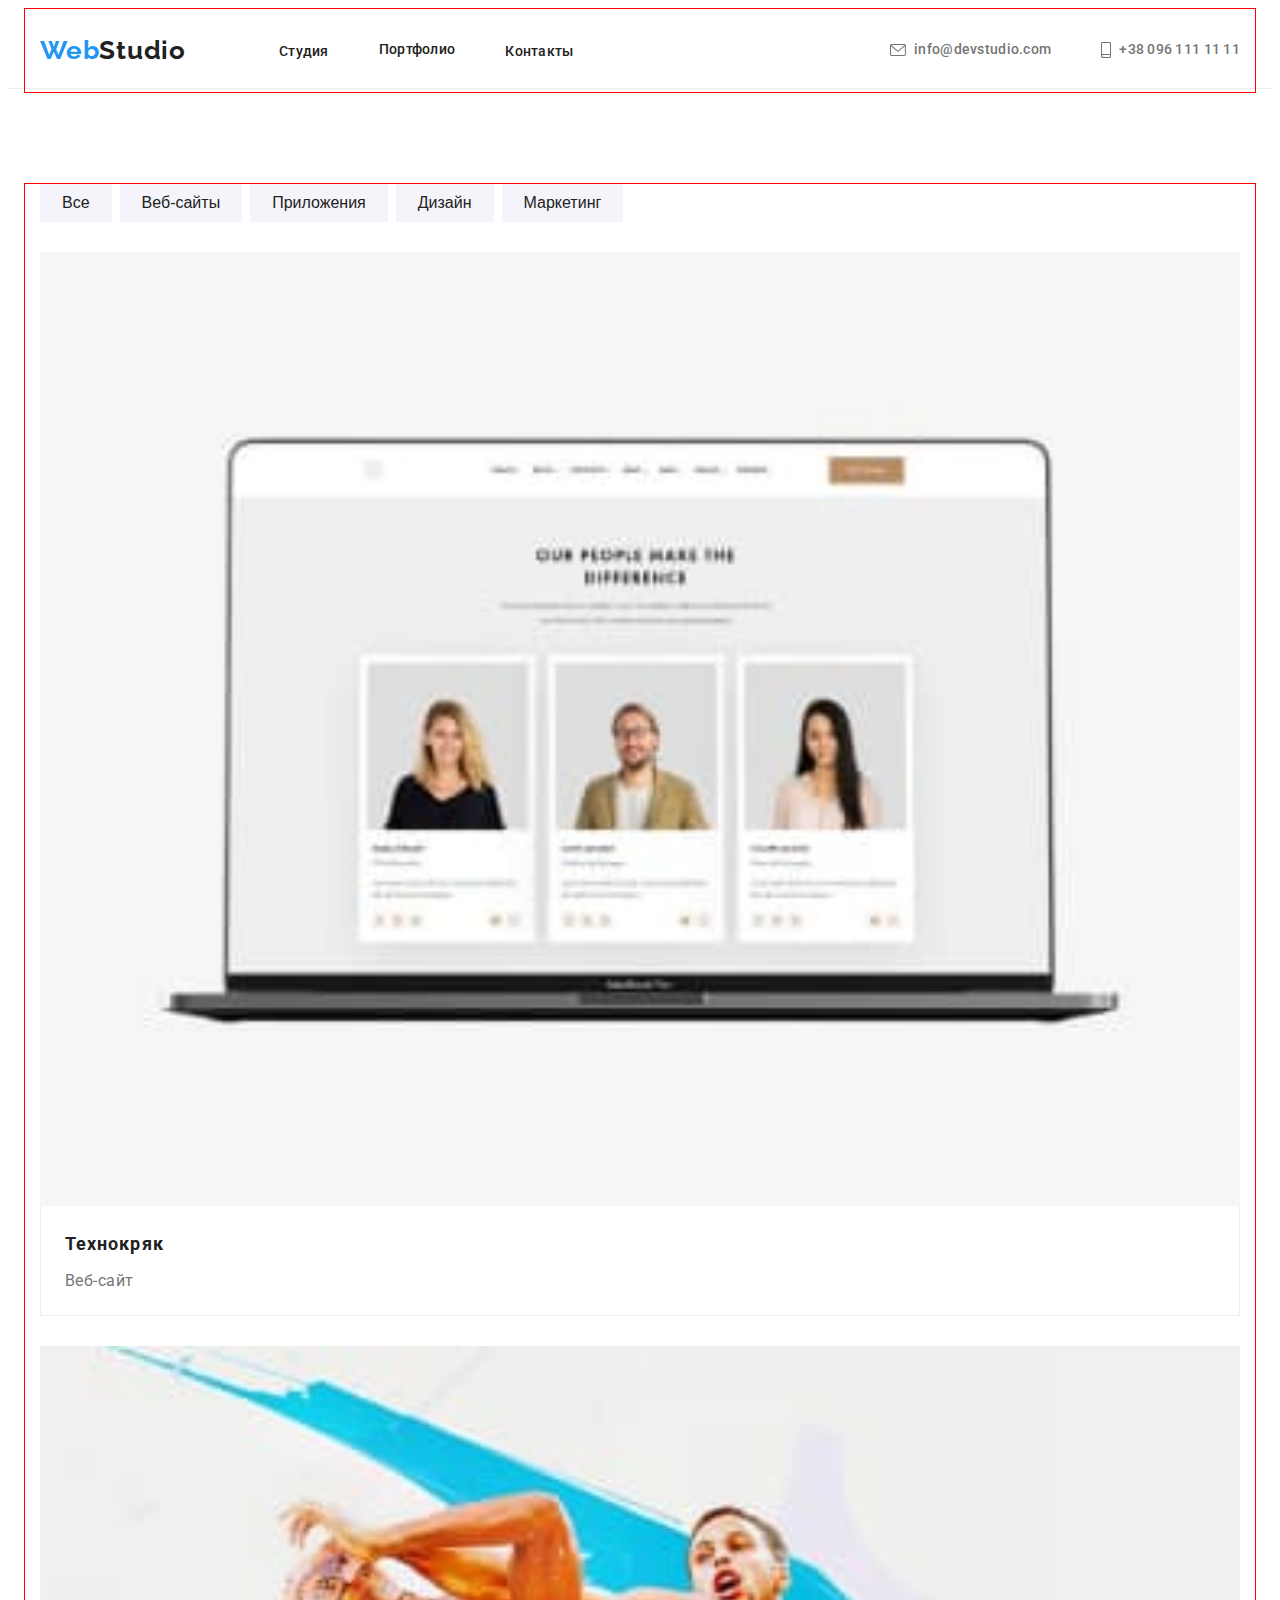
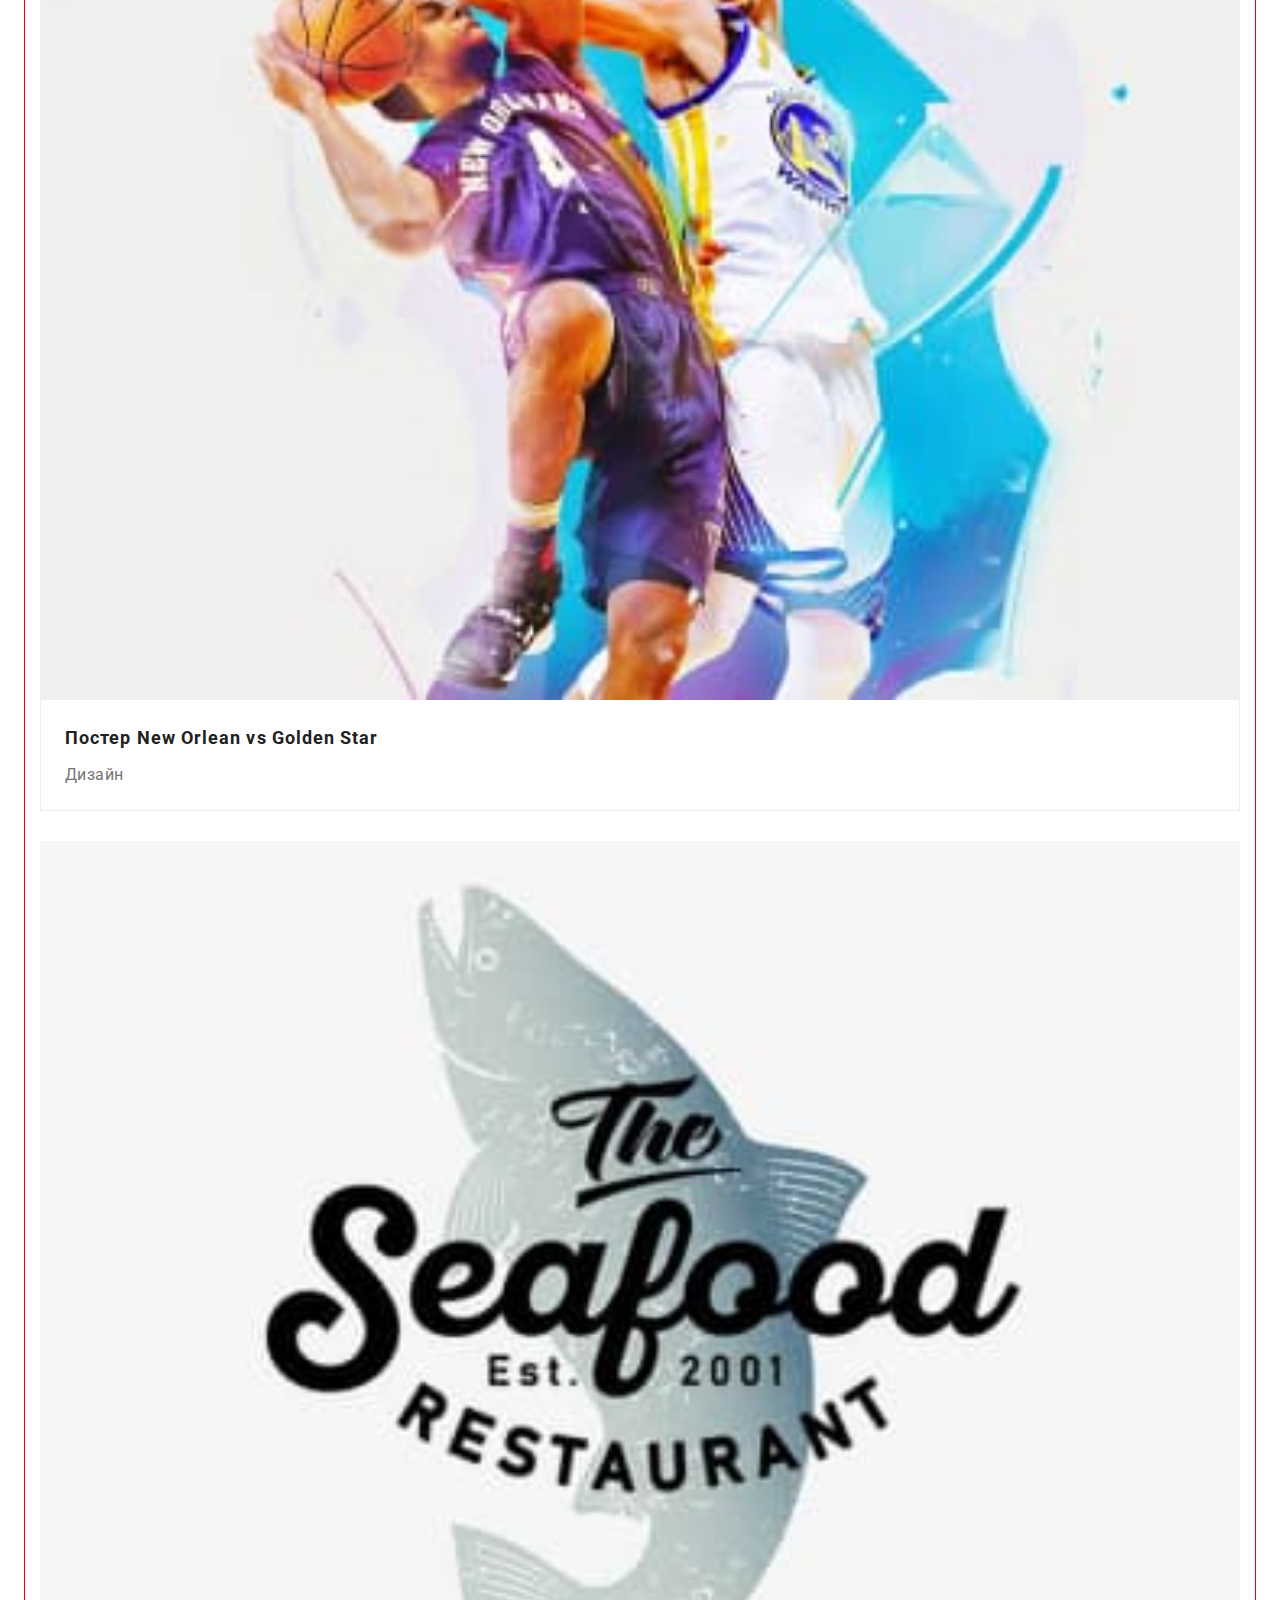
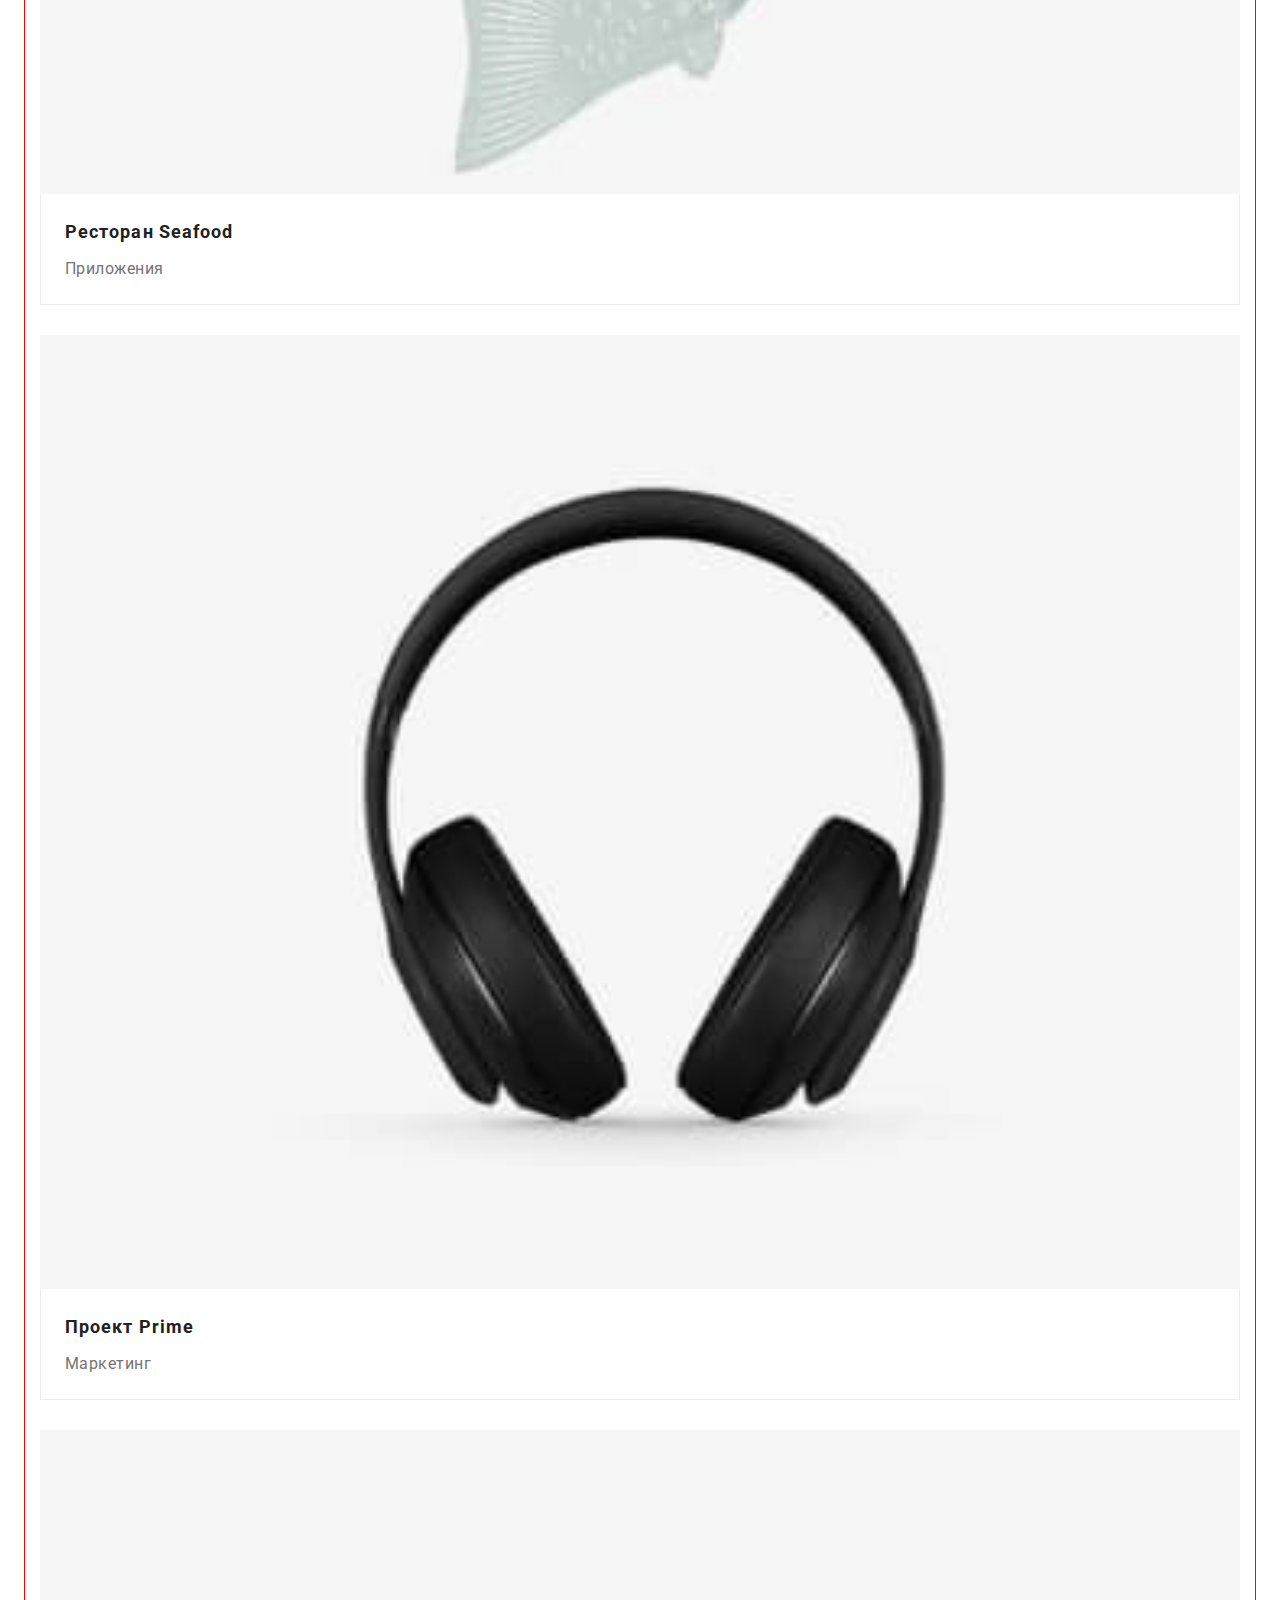
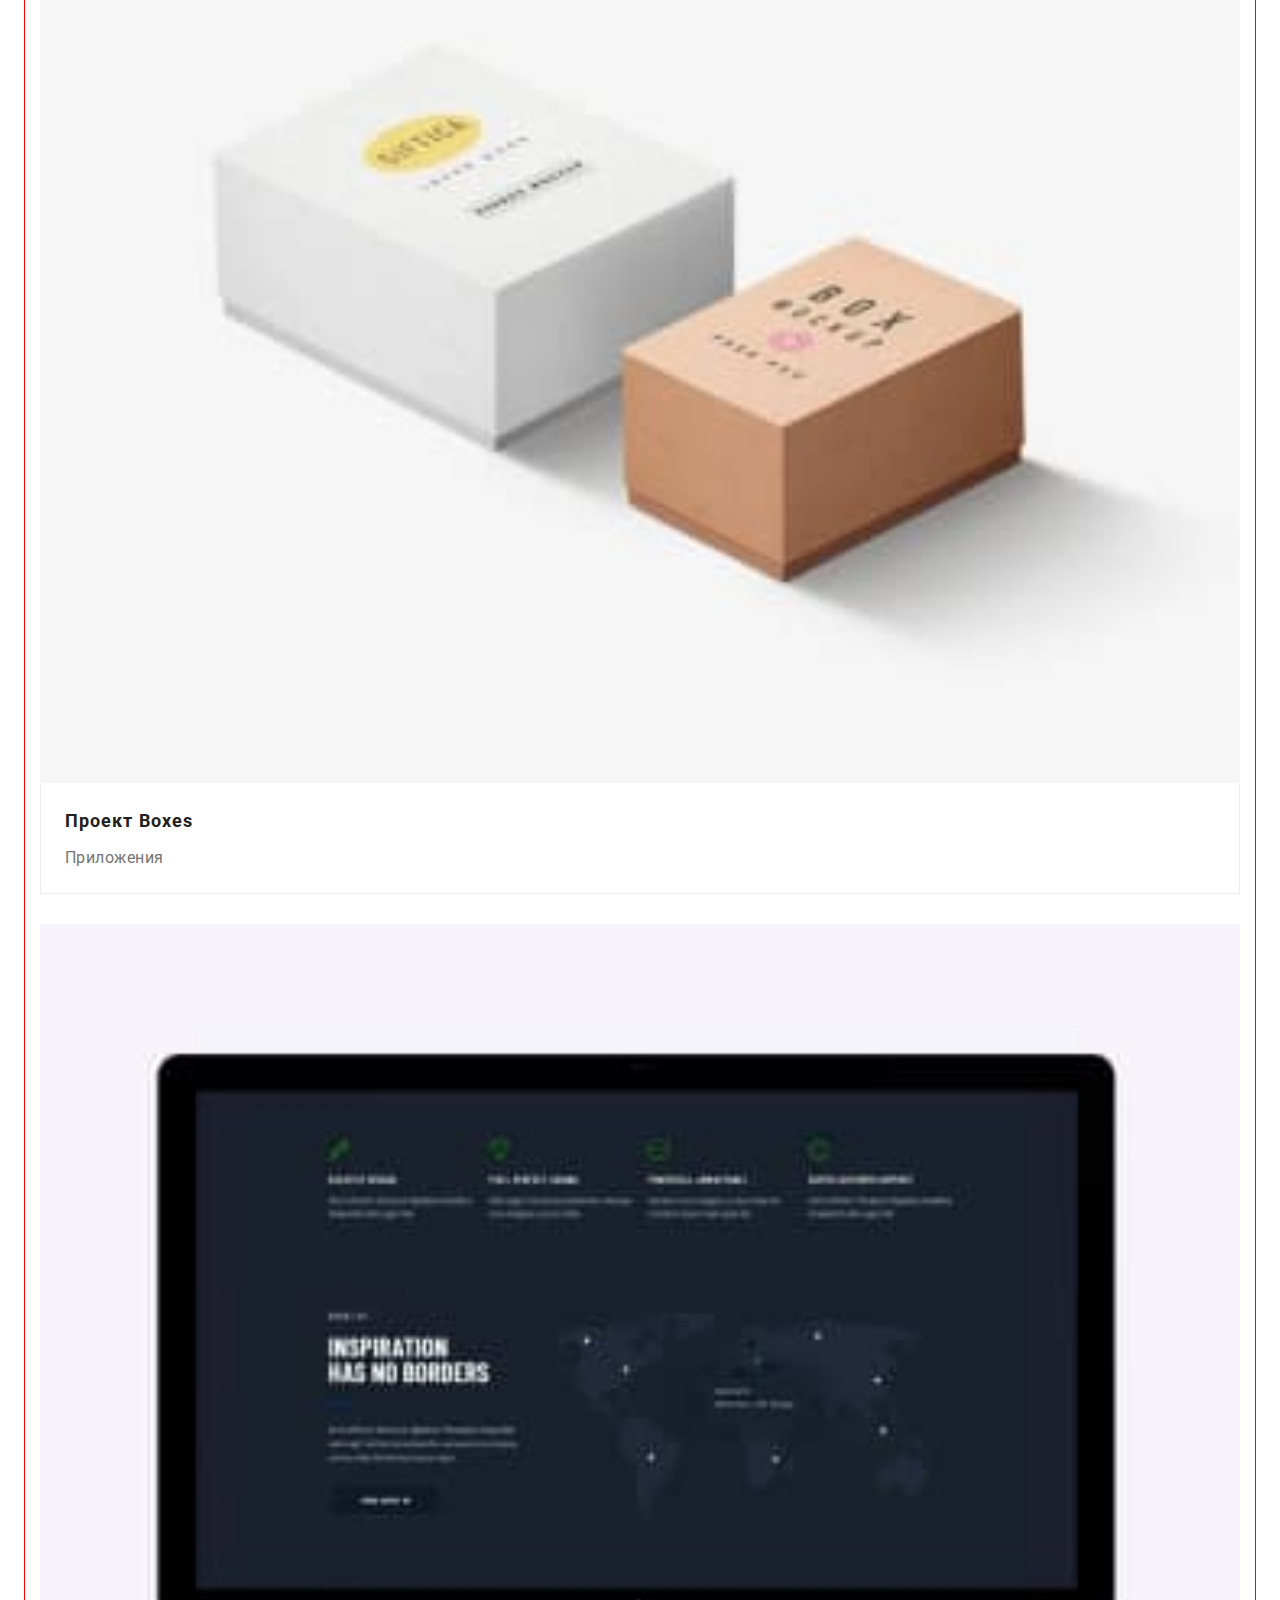
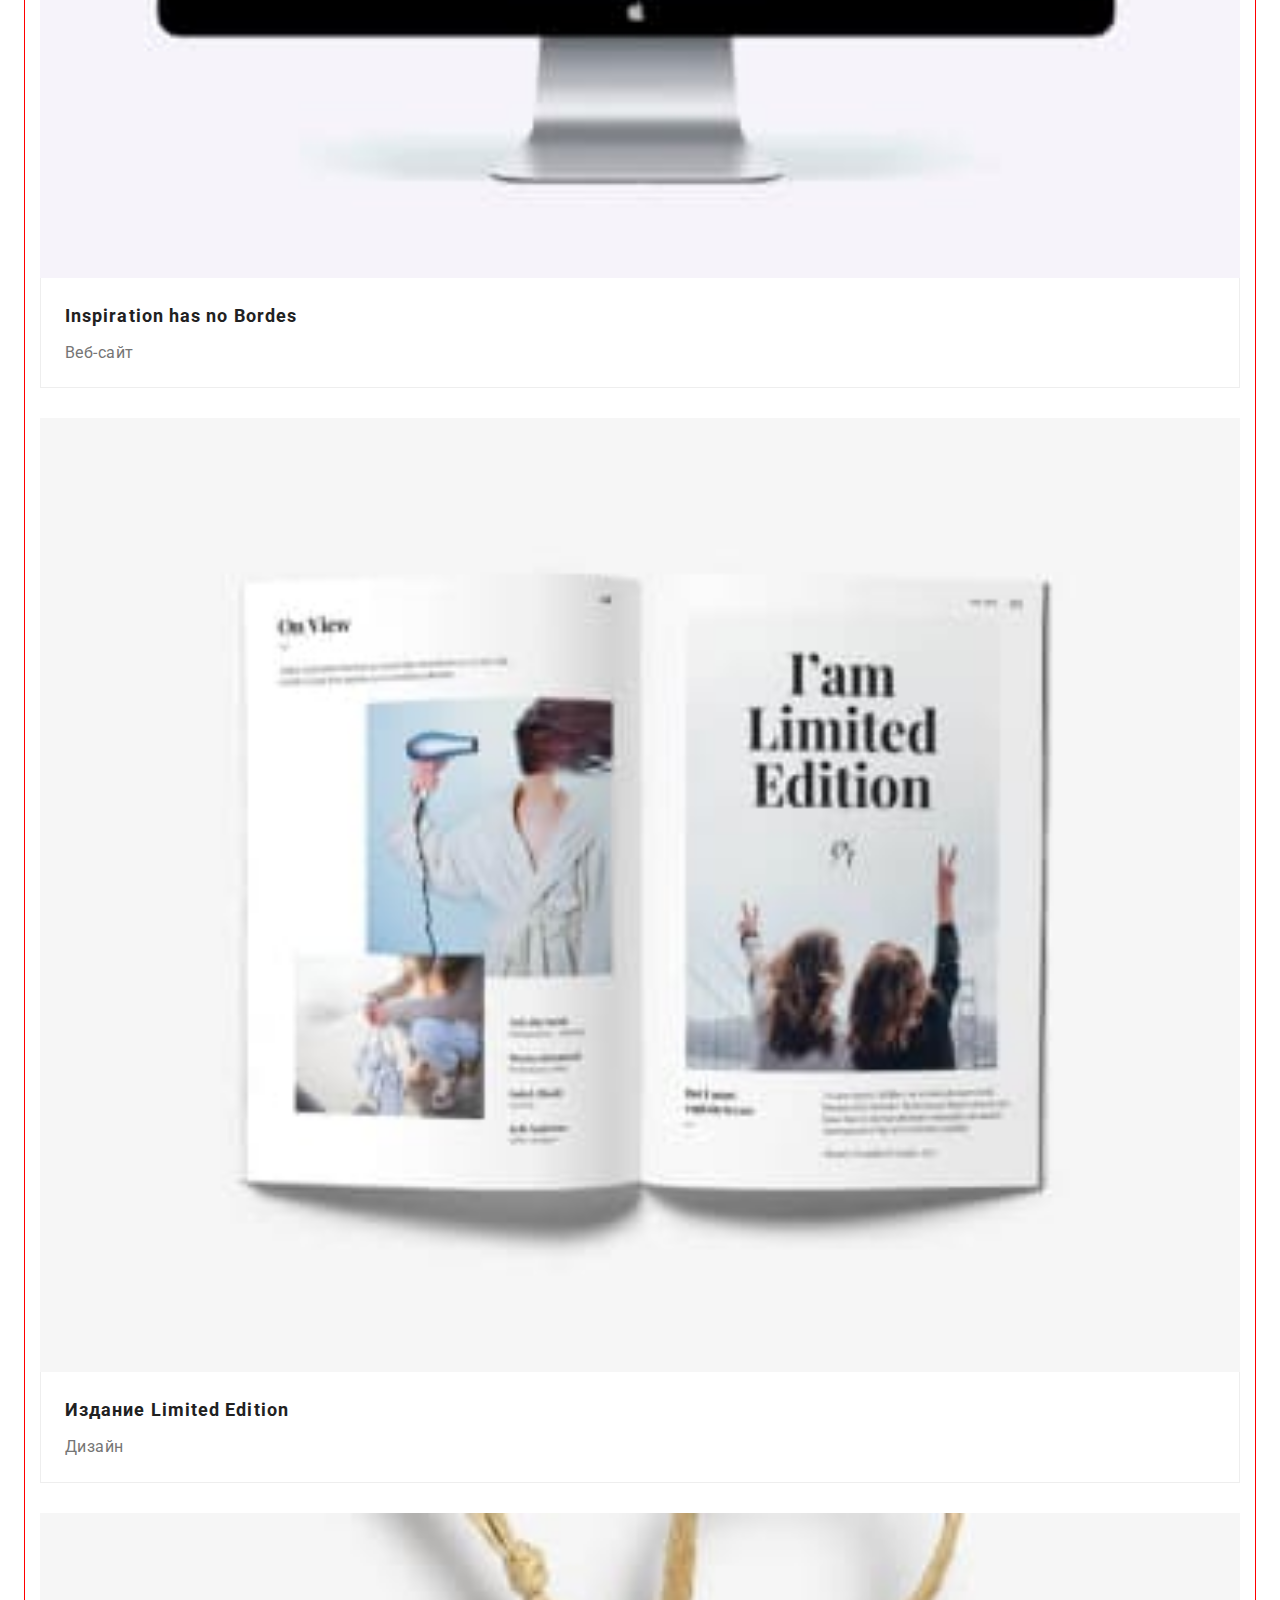
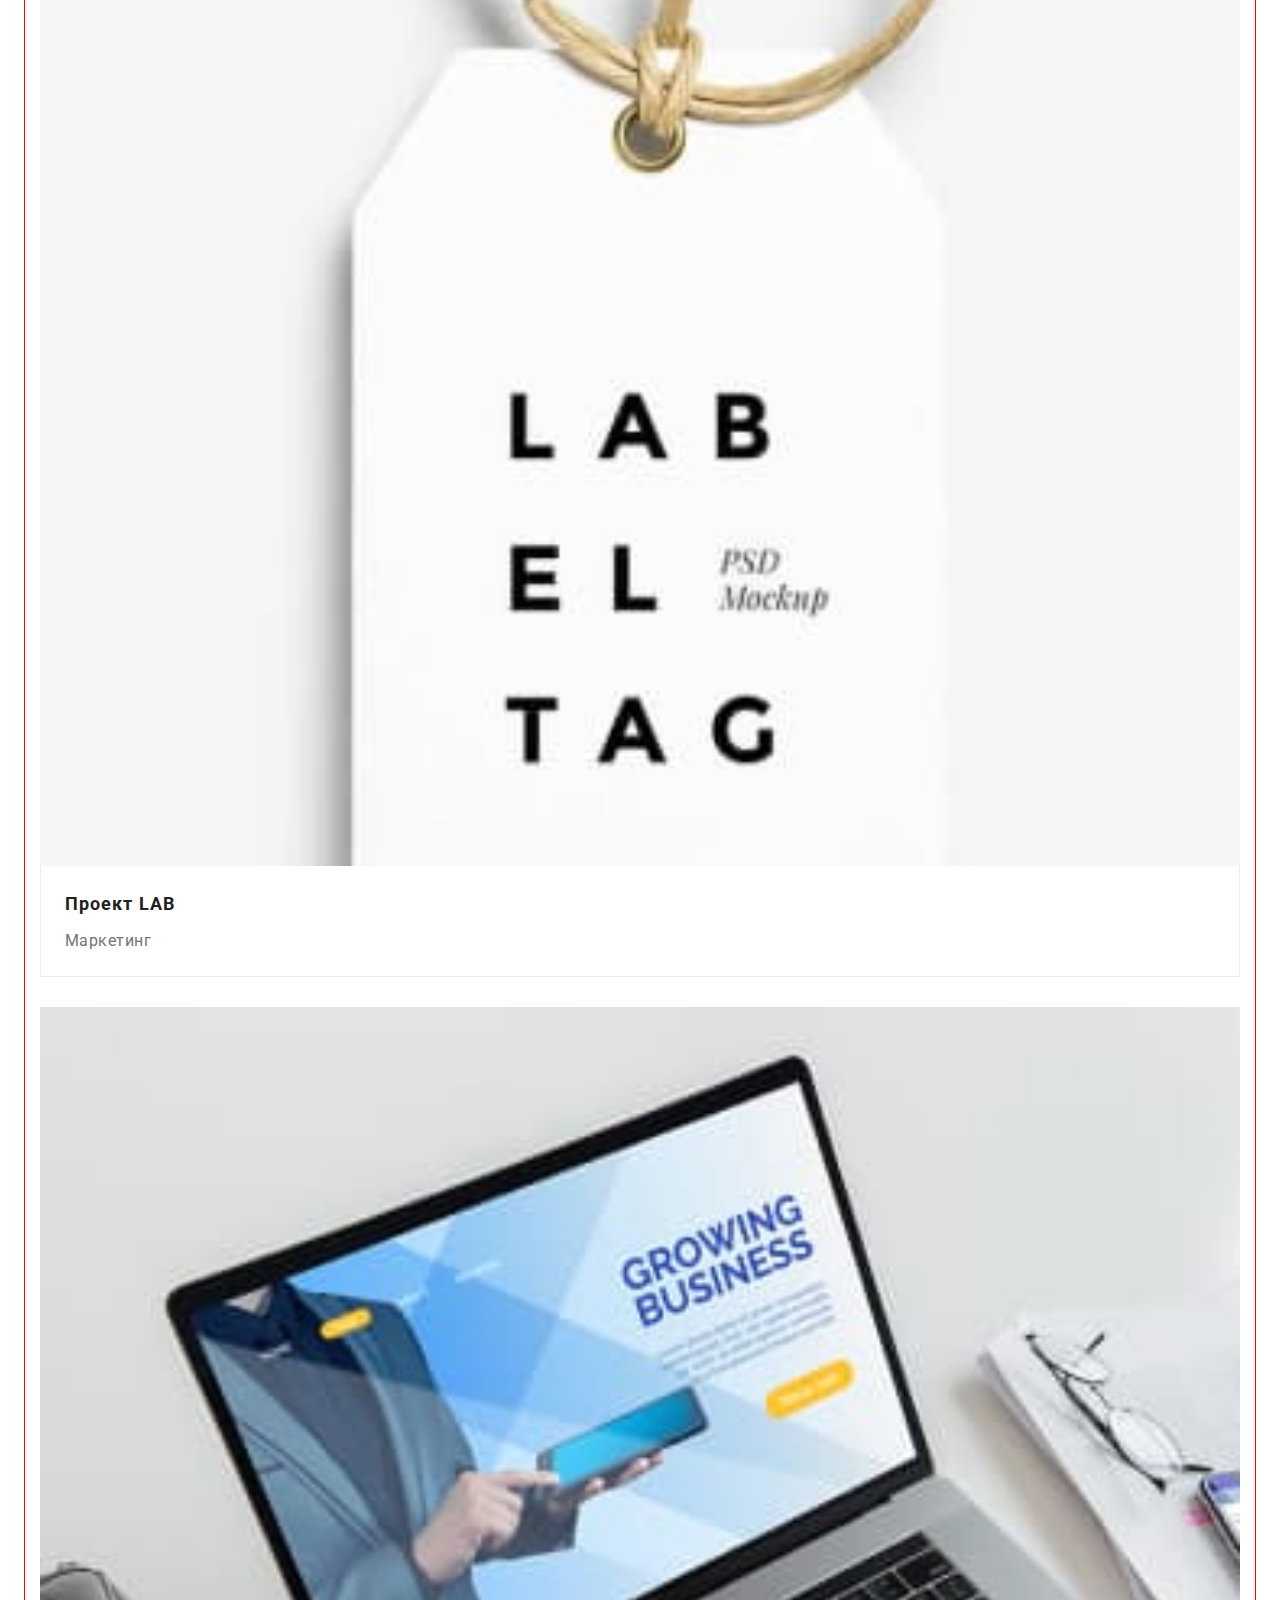
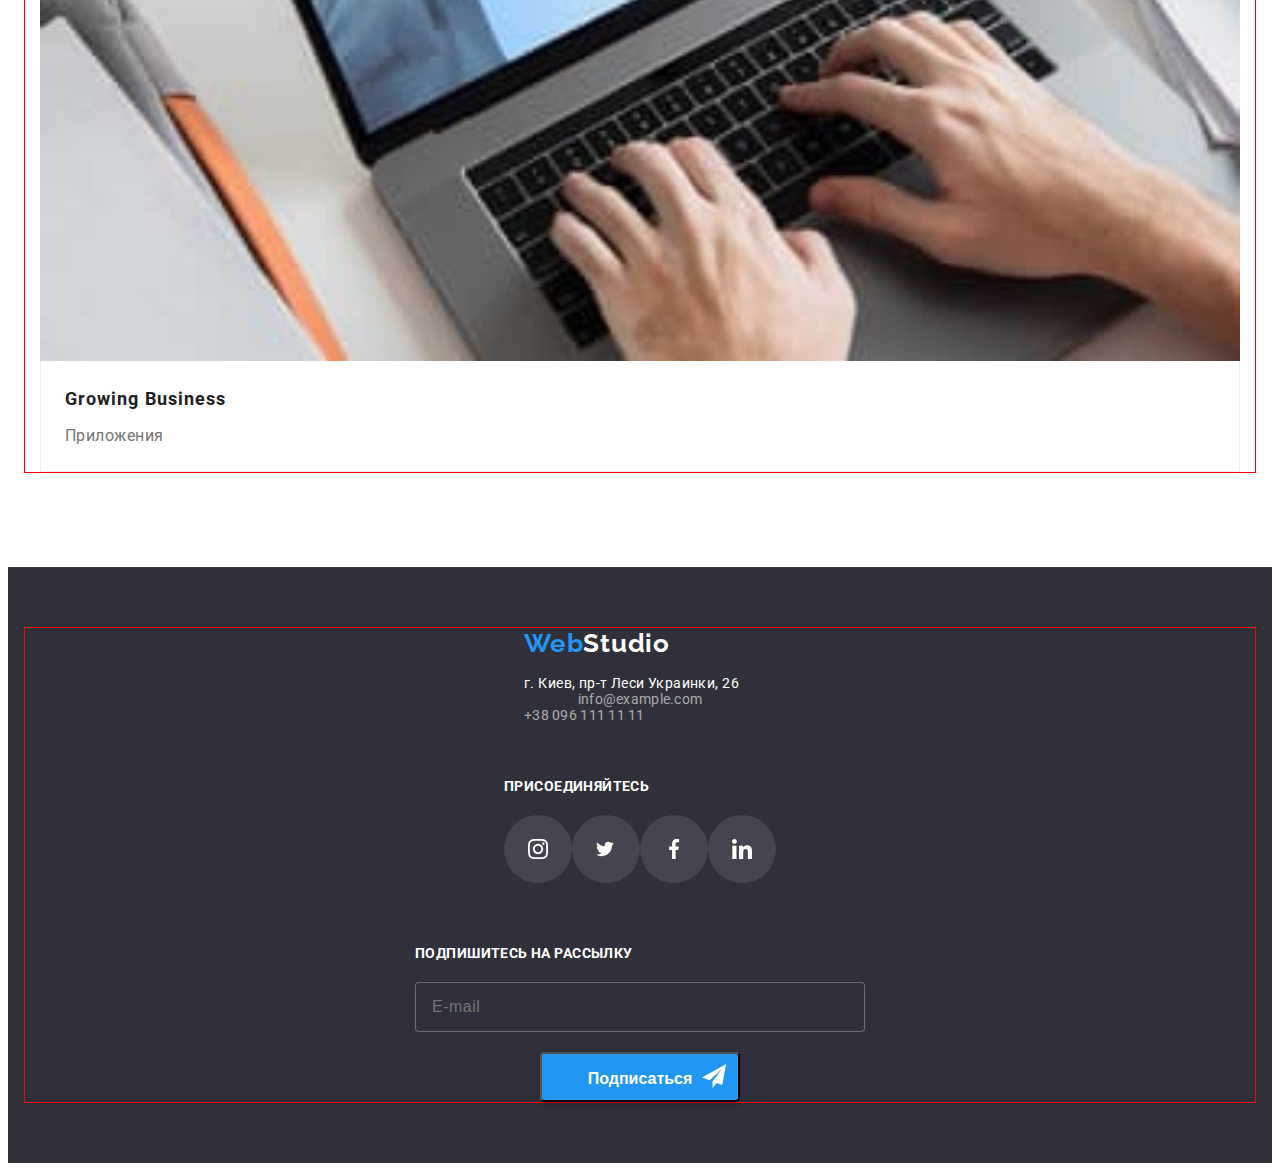
==== commit ffdc4300: "работа с картинками" ====
--- a/portfolio.html
+++ b/portfolio.html
@@ -148,13 +148,13 @@
                     </picture><p class="overlay">Технокряк это современная площадка распространения коронавируса. Компании используют эту платформу для цифрового
                 шпионажа и атак на защищённые сервера конкурентов.</p></div><div class="prime"><h2 class="projects-list-title">Проект Prime</h2><p class="projects-description">Маркетинг</p></div></a></li>
                  <li class="projects-item"><a class="projects-link link" href=""><div class="project-list-img-wrapper"><picture class="picture">
-                        <source srcset="./images/project/project-5-desktop.jpg 1x, ./images/project/project-5-desktop.jpg@2x.jpg 2x"
-                            media="(min-width: 1200px)">
-
-                            <source srcset="./images/project/project-5-tablet.jpg 1x, ./images/project/project-5-tablet.jpg@2x.jpg 2x"
-                                media="(min-width: 768px)">
-
-                        <source srcset="./images/project/project-5-mobile.jpg 1x, ./images/project/project-5-mobile.jpg@2x.jpg 2x"
+                        <source srcset="./images/project/project-5-desktop.jpg 1x, ./images/project/project-5-desktop.@2x.jpg 2x"
+                            media="(min-width: 1200px)">
+
+                            <source srcset="./images/project/project-5-tablet.jpg 1x, ./images/project/project-5-tablet.@2x.jpg 2x"
+                                media="(min-width: 768px)">
+
+                        <source srcset="./images/project/project-5-mobile.jpg 1x, ./images/project/project-5-mobile.@2x.jpg 2x"
                             media="(min-width: 280px)">
                        
                         
@@ -165,10 +165,10 @@
                         <source srcset="./images/project/project-6-desktop.jpg  1x, ./images/project/project-6-desktop@2x.jpg 2x"
                             media="(min-width: 1200px)">
 
-                            <source srcset="./images/project/project-6-tablet.jpg 1x, ./images/project/project-6-tablet@2x.jpg@ 2x"
-                                media="(min-width: 768px)">
-
-                        <source srcset="./images/project/project-6-mobile.jpg 1x, ./images/project/project-6-mobile.jpg@2x.jpg 2x"
+                            <source srcset="./images/project/project-6-tablet.jpg 1x, ./images/project/project-6-tablet@2x.jpg 2x"
+                                media="(min-width: 768px)">
+
+                        <source srcset="./images/project/project-6-mobile.jpg 1x, ./images/project/project-6-mobile.@2x.jpg 2x"
                             media="(min-width: 280px)">
                        
                         
@@ -196,7 +196,7 @@
                             <source srcset="./images/project/project-8-tablet.jpg 1x, ./images/project/project-8-tablet@2x.jpg 2x"
                                 media="(min-width: 768px)">
 
-                        <source srcset="./images/project/project-8-mobile.jpg 1x, ./images/project/project-8-mobile@2x.jpg@ 2x"
+                        <source srcset="./images/project/project-8-mobile.jpg 1x, ./images/project/project-8-mobile@2x.jpg 2x"
                             media="(min-width: 280px)">
                        
                         
@@ -204,7 +204,7 @@
                     </picture><p class="overlay">Технокряк это современная площадка распространения коронавируса. Компании используют эту платформу для цифрового
                 шпионажа и атак на защищённые сервера конкурентов.</p></div><div class="lab"><h2 class="projects-list-title">Проект LAB</h2><p class="projects-description">Маркетинг</p></div></a></li>
                  <li class="projects-item"><a class="projects-link link" href=""><div class="project-list-img-wrapper"><picture class="picture">
-                        <source srcset="./images/project/project-9-desktop.jpg 1x, ./images/project/project-9-desktop@2x.jpg@ 2x"
+                        <source srcset="./images/project/project-9-desktop.jpg 1x, ./images/project/project-9-desktop@2x.jpg 2x"
                             media="(min-width: 1200px)">
 
                             <source srcset="./images/project/project-9-tablet.jpg 1x, ./images/project/project-9-tablet@2x.jpg 2x"
--- a/css/main.min.css
+++ b/css/main.min.css
@@ -1,2 +1,2 @@
-:root{--main-font: "Roboto", sans-serif;--accent-color: #2196f3;--text-color: #212121;--paragraph-color: #757575;--background-color-grey: #2f303a;--text-color-white: #ffffff;--color-btn: #188ce8;--background-color-team-filters: #f5f4fa;--background-color-filters: #eeeeee;--color-footer-link: rgba(255, 255, 255, 0.6);--color-border: #ececec;--color-client-item: #afb1b8;--padding-div-projects: 20px 24px;--color-icon: #afb1b8}.visually-hidden{position:absolute !important;clip:rect(1px 1px 1px 1px);clip:rect(1px, 1px, 1px, 1px);padding:0 !important;border:0 !important;height:1px !important;width:1px !important;overflow:hidden}h1,h2,h3,h4,h5,h6,p{margin-top:0;margin-bottom:0}ul,ol{margin-top:0;margin-bottom:0;padding-left:0}img{display:block}.list{list-style:none}.link{text-decoration:none}body{font-family:var(--main-font);color:var(--text-color)}.conteiner{padding-left:15px;padding-right:15px;border:1px solid red}@media screen and (min-width: 480px){.conteiner{width:450px;margin:0 auto}}@media screen and (min-width: 768px){.conteiner{width:768px}}@media screen and (min-width: 1200px){.conteiner{width:1200px}}.section{padding-top:60px;padding-bottom:60px}@media screen and (min-width: 768px){.section{padding-top:60px;padding-bottom:60px}}@media screen and (min-width: 1200px){.section{padding-top:94px;padding-bottom:94px}}.mobile-menu{z-index:1;position:fixed;top:0;left:0;width:100vw;height:100vh;background-color:#ffffff;overflow:auto;opacity:0;visibility:hidden;pointer-events:none}.mobile-menu.is-open{opacity:1;visibility:visible;pointer-events:auto}.mobile-menu__coose-btn{position:absolute;border:none;background-color:transparent;padding:0;width:40px;height:40px;top:10px;right:0}.mobile-menu__container{display:flex;flex-direction:column;position:relative;padding-left:25px;padding-top:48px;padding-bottom:48px}.mobile-menu__link{font-weight:500;font-size:40px;line-height:1.17;letter-spacing:0.02em;color:#212121}.mobile-menu__contacts-list{margin-top:302px}.mobile-menu__contacts-item:not(:last-child){margin-bottom:32px}.mobile-menu__contacts-tel{font-weight:500;font-size:34px;line-height:1/17;letter-spacing:0.02em;color:var(--accent-color)}.mobile-menu__contacts-mail{font-weight:500;font-size:24px;line-height:1.16;letter-spacing:0.02em;color:var(--paragraph-color)}.mobile-menu__social-list{display:flex;margin-top:64px}.mobile-menu__social-item:not(:last-child){padding-right:10px;border-right:1px solid rgba(33,33,33,0.2)}.mobile-menu__social-item:not(:first-child){padding-left:10px}@media screen and (min-width: 768px){.mobile-menu{display:none}}.part-logo{color:var(--accent-color)}.logo-link{font-family:"Raleway", sans-serif;font-weight:700;font-size:26px;line-height:1.19;letter-spacing:0.03em;color:inherit;animation-duration:2500ms;animation-iteration-count:1}.logo-link-studio{color:var(--text-color-white)}.menu-list__link{font-weight:500;font-size:14px;line-height:1.14;letter-spacing:0.02em;color:inherit;transition:color 250ms cubic-bezier(0.4, 0, 0.2, 1)}.menu-list :hover,.menu-list :focus{color:var(--accent-color)}.backdrop{position:fixed;width:100vw;height:100vh;top:0;left:0;background-color:rgba(0,0,0,0.2);z-index:100;transition:opacity 250ms cubic-bezier(0.4, 0, 0.2, 1),visibility 250ms cubic-bezier(0.4, 0, 0.2, 1)}.is-hidden{opacity:0;visibility:hidden;pointer-events:none}.modal{position:absolute;top:50%;left:50%;transform:translate(-50%, -50%);width:528px;height:581px;padding:40px;border-radius:4px;background-color:var(--text-color-white)}.modal-close-btn{display:flex;justify-content:center;align-items:center;position:absolute;top:8px;right:8px;width:30px;height:30px;border:1px solid rgba(0,0,0,0.1);border-radius:50%;background-color:var(--text-color-white);cursor:pointer}.modal-close-btn:hover .modal-btn-icon,.modal-close-btn:focus .modal-btn-icon{fill:var(--accent-color)}.modal-btn-icon{fill:#000000;transition:fill 250ms cubic-bezier(0.4, 0, 0.2, 1)}.modal-form-head{display:block;font-weight:700;font-size:20px;line-height:1.15;text-align:center;letter-spacing:0.03em;margin-bottom:12px}.modal-form{display:flex;flex-direction:column}.modal-form-text{font-size:12px;line-height:1.16;letter-spacing:0.01em;color:var(--paragraph-color)}.modal-form-text:not(:first-child){margin-top:10px}.modal-form-input{width:100%;height:40px;box-sizing:border-box;border-radius:4px;padding-left:42px;border:1px solid rgba(33,33,33,0.2);transition:border-color 250ms cubic-bezier(0.4, 0, 0.2, 1)}.modal-form-input:focus{border-color:var(--accent-color);outline:none}.modal-form-input:focus+.user-name-icon{fill:var(--accent-color)}.modal-form-input-wrapper{position:relative;display:block;margin-top:4px;margin-bottom:10px}.user-name-icon{display:block;position:absolute;top:50%;left:12px;transform:translateY(-50%)}.modal-form-message{width:100%;height:120px;border:1px solid rgba(33,33,33,0.2);border-radius:4px;resize:none;padding:12px 16px;margin-top:4px;transition:border-color 250ms cubic-bezier(0.4, 0, 0.2, 1)}.modal-form-message:focus{outline:none;border-color:var(--accent-color)}.modal-form-message::placeholder{font-size:14px;line-height:1.14;letter-spacing:0.01em;color:rgba(117,117,117,0.5)}.modal-form-checkbox:checked+.modal-form-checkbox-policy::before{background-image:url(../images/iconcheck.png);border:1px solid var(--accent-color);box-shadow:0px 4px 4px rgba(0,0,0,0.25)}.modal-form-checkbox-policy{font-size:14px;line-height:1.71;margin-top:20px;color:var(--paragraph-color)}.modal-form-checkbox-policy::before{display:inline-block;content:"";vertical-align:middle;width:18px;height:17px;margin-right:7px;margin-left:13px;border:2px solid #212121;border-radius:2px;cursor:pointer;transition:box-shadow 250ms cubic-bezier(0.4, 0, 0.2, 1);transition:background-image 250ms cubic-bezier(0.4, 0, 0.2, 1);transition:border 250ms cubic-bezier(0.4, 0, 0.2, 1)}.modal-form-btn{align-self:center;width:200px;height:50px;padding:10px 32px;margin-top:30px;margin-bottom:40px;border-radius:4px;font-weight:700;font-size:16px;line-height:1.87;color:var(--text-color-white);background-color:var(--accent-color);cursor:pointer;transition:background-color 250ms cubic-bezier(0.4, 0, 0.2, 1)}.modal-form-btn:hover,.modal-form-btn:focus{color:var(--text-color-white);background-color:var(--color-btn)}.header{height:60px}.header-conteiner{display:flex;align-items:center;justify-content:space-between;max-width:450px}.contacts-list{display:none}.menu-list{display:none}.header-menu-btn{border-color:transparent;border:none;padding:0;width:40px;height:40px;fill:black}.header-mobile-menu-icon{fill:currentColor}@media screen and (min-width: 768px){.header-menu-btn{display:none}.header{height:80px}.header-conteiner{display:flex;align-items:center;justify-content:space-between;min-width:768px}.header__navigation{display:flex;align-items:center}.logo-link{margin-right:88px;padding-top:26px;padding-bottom:26px}.menu-list{display:flex;align-items:center}.contacts-list{display:block;align-items:center;font-weight:500;font-size:12px;line-height:1.16;letter-spacing:0.02em;margin-left:84px}.menu-list__link{padding-top:32px;padding-bottom:32px}.menu-list__item:not(:last-child){margin-right:50px}.mail-tel-link{display:block;align-items:center;color:var(--paragraph-color);transition:color 250ms cubic-bezier(0.4, 0, 0.2, 1)}.mail-tel-link:hover,.mail-tel-link:focus{color:var(--accent-color)}.mail-tel-link .header-icons{fill:currentColor;margin-right:8px}.mail-tel-link .current{color:var(--accent-color);position:relative}.mail-tel-link .current::after{position:absolute;left:0;margin-top:28px;display:block;content:"";height:4px;width:100%;border-radius:2px;background-color:var(--accent-color)}}@media screen and (min-width: 1200px){.header{border-bottom:1px solid var(--color-border)}.header-conteiner{min-width:1200px}.logo-link{margin-right:93px;padding-top:26px;padding-bottom:26px}.contacts-list{display:flex;align-items:center;font-size:14px;line-height:1.14;letter-spacing:0.02em;margin-left:84px}.mail-tel-link{display:flex;align-items:center;padding-top:32px;padding-bottom:32px;color:var(--paragraph-color);transition:color 250ms cubic-bezier(0.4, 0, 0.2, 1)}.mail-tel-link:hover,.mail-tel-link:focus{color:var(--accent-color)}.contacts-list-item-mail-tel{margin-left:auto}.contacts-list-item-mail-tel:not(:last-child){margin-right:50px}}.hero{width:100%;background-color:var(--background-color-grey);text-align:center;padding-top:118px;padding-bottom:118px;margin:0 auto;background-image:linear-gradient(rgba(47,48,58,0.4), rgba(47,48,58,0.4)),url("../images/hero/hero-mobile.jpg");background-size:cover}@media (min-device-pixel-ratio: 2) and (max-width: 767px), (min-resolution: 192dpi) and (max-width: 767px), (min-resolution: 2dppx) and (max-width: 767px){.hero{background-image:url("../images/hero/hero-mobile@2x.jpg")}}@media screen and (min-width: 768px){.hero{background-image:url("../images/hero/hero-tablet.jpg")}}@media (min-device-pixel-ratio: 2) and (min-width: 768px), (min-resolution: 192dpi) and (min-width: 768px), (min-resolution: 2dppx) and (min-width: 768px){.hero{background-image:url("../images/hero/hero-tablet@2x.jpg")}}@media screen and (min-width: 1200px){.hero{background-image:url("../images/hero/hero-desktop.jpg")}}@media (min-device-pixel-ratio: 2) and (min-width: 1200px), (min-resolution: 192dpi) and (min-width: 1200px), (min-resolution: 2dppx) and (min-width: 1200px){.hero{background-image:url("../images/hero/hero-desktop@2x.jpg")}}.hero__title{text-transform:uppercase;font-weight:900;font-size:26px;line-height:1.61;color:var(--text-color-white)}.modal-btn{height:50px;padding:10px 32px;margin-top:30px;border-radius:4px;font-weight:700;font-size:16px;line-height:1.87;color:var(--text-color-white);background-color:var(--accent-color);cursor:pointer;transition:color 250ms cubic-bezier(0.4, 0, 0.2, 1)}.modal-btn:hover,.modal-btn:focus{color:var(--text-color-white);background-color:var(--color-btn)}@media screen and (min-width: 1200px){.hero__title{text-transform:uppercase;font-weight:900;font-size:44px;line-height:1.36;color:var(--text-color-white)}}.description-title{font-weight:700;font-size:14px;line-height:1.14;letter-spacing:0.03em;text-transform:uppercase;margin-bottom:10px;text-align:center}@media screen and (min-width: 768px){.description-title{text-align:left}}.description{margin-top:10px;font-size:14px;line-height:1.71;letter-spacing:0.03em;color:var(--paragraph-color);max-width:450px}@media screen and (min-width: 768px){.description{max-width:354px}}@media screen and (min-width: 1200px){.description{max-width:270px}}.skills-description-icon{display:flex;justify-content:center;align-items:center;max-width:450px;height:120px;margin-bottom:30px;background-color:var(--background-color-team-filters)}@media screen and (min-width: 768px){.skills-description-icon{max-width:354px;height:120px}}@media screen and (min-width: 1200px){.skills-description-icon{max-width:270px;height:120px}}.skills-list{display:flex;flex-direction:column;max-width:450px}.skills-list__description-item:not(:last-child){margin-bottom:30px}@media screen and (min-width: 768px){.skills-list{flex-direction:row;flex-wrap:wrap;min-width:768px}.skills-list__description-item{max-width:354px}.skills-list__description-item:nth-child(2n-1){margin-right:30px}}@media screen and (min-width: 1200px){.skills-list{display:flex;min-width:1200px}.skills-list__description-item{width:270px}.skills-list__description-item:not(:last-child){margin-right:30px}}@media screen and (max-width: 1199px){.about{display:none}}@media screen and (min-width: 1200px){.about{text-align:center}.about-img-list{display:flex;margin-right:-30px}.about-img-list-item:not(:last-child){margin-right:30px}.about-title{font-weight:700;font-size:36px;line-height:1.16;letter-spacing:0.03em;margin-bottom:50px;align-items:center;margin-bottom:50px}.about-img-list-wrapper{position:relative;overflow:hidden}.about-overlay{padding-top:27px;font-weight:700;font-size:14px;line-height:1.14;text-align:center;letter-spacing:0.03em;text-transform:uppercase;color:var(--text-color-white);background-color:rgba(47,48,58,0.8);position:absolute;bottom:0;left:0;width:100%;height:70px}}.team{text-align:center}.team-title{font-weight:700;font-size:36px;line-height:1.16}.team-img{width:100%}.team-list{display:flex;flex-direction:column;max-width:757px;height:100%}.team-list-item{background-color:var(--text-color-white);margin-top:30px;box-shadow:0px 4px 4px rgba(0,0,0,0.25)}.team-list-sub-title{font-weight:500;font-size:16px;line-height:1.18;margin-bottom:10px}.team-list-description{font-size:16px;line-height:1.18;color:var(--paragraph-color)}.team{background-color:var(--background-color-team-filters)}.team-list-link{display:flex;justify-content:space-between;width:206px;height:44px;margin-top:16px}.team-link-item{display:block;width:44px;height:44px;background-color:#ffffff;border-radius:50%}.team-link-item:not(:last-child){margin-right:10px}.social-link-icon{display:flex;justify-content:center;align-items:center;width:44px;height:44px;border-radius:50%;transition:background-color 250ms cubic-bezier(0.4, 0, 0.2, 1)}.social-link-icon:hover,.social-link-icon:focus{background-color:var(--accent-color)}.social-link-icon:hover .team-icon,.social-link-icon:focus .team-icon{fill:#ffffff}.team-icon{fill:var(--color-icon);transition:fill 250ms cubic-bezier(0.4, 0, 0.2, 1)}@media screen and (min-width: 768px){.team-list{flex-direction:row;flex-wrap:wrap;min-width:768px}.team-list-item{max-width:354px}.team-list-item:nth-child(2n-1){margin-right:30px}}@media screen and (min-width: 1200px){.team-list{flex-wrap:nowrap}.team-list-item{width:270px;background-color:var(--text-color-white);box-shadow:0px 4px 4px rgba(0,0,0,0.25)}.team-list-item:not(:first-child){margin-left:30px}.team-list-item:nth-child(2n-1){margin-right:0}.team-list-item{margin-top:0}}.team-card-list{padding:30px 32px 30px 32px}.clients{text-align:center}.clients-title{font-weight:700;font-size:28px;line-height:1.17;margin-bottom:30px}.client-list{display:flex;flex-wrap:wrap;justify-content:center;align-items:center;margin-left:-30px;margin-top:-30px}.client-item{margin-left:30px;margin-top:30px;flex-basis:calc((100% - 60px) / 2)}.client-link{display:flex;justify-content:center;align-items:center;max-width:210px;height:92px;border:1px solid #afb1b8;transition:border 250ms cubic-bezier(0.4, 0, 0.2, 1)}.client-link:hover,.client-link:focus{border:1px solid #2196f3}.client-link:hover .client-icon,.client-link:focus .client-icon{fill:var(--accent-color)}.client-icon{fill:#afb1b8;transition:fill 250ms cubic-bezier(0.4, 0, 0.2, 1)}@media screen and (min-width: 768px){.client-item{flex-basis:calc((100% - 90px) / 3)}.client-link{max-width:226px;height:92px}}@media screen and (min-width: 1200px){.client-item{flex-basis:calc((100% - 180px) / 6)}.clients-title{font-size:36px;line-height:1.16;margin-bottom:50px}.client-link{max-width:170px;height:92px}}.filters-list{display:flex;flex-wrap:wrap;justify-content:center;margin-bottom:50px}.filters-list-item{margin-left:0px}.filters-list-item:not(nth-child(3n)){margin-right:8px}.filters-list-btn{height:38px;padding:6px 22px;font-weight:500;font-size:16px;line-height:1.62;border:none;background-color:var(--background-color-team-filters);color:var(--text-color);transition:background-color 250ms cubic-bezier(0.4, 0, 0.2, 1),box-shadow 250ms cubic-bezier(0.4, 0, 0.2, 1),color 250ms cubic-bezier(0.4, 0, 0.2, 1)}.filters-list-btn:hover,.filters-list-btn:focus{color:var(--text-color-white);background-color:var(--accent-color);box-shadow:0px 4px 4px rgba(0,0,0,0.25);cursor:pointer}.projects-list{display:flex;flex-direction:column;flex-wrap:wrap}.projects-list-title{margin-bottom:4px;font-weight:700;font-size:18px;line-height:2;letter-spacing:0.06em;color:inherit}.projects-description{font-size:16px;line-height:1.87;letter-spacing:0.03em;color:var(--paragraph-color)}.projects-item{width:100%;margin-right:30px;margin-top:30px;background-color:var(--text-color-white)}.projects-item:hover,.projects-item:focus{box-shadow:0px 4px 4px rgba(0,0,0,0.25)}.tecno{padding:var(--padding-div-projects);border-bottom:1px solid var(--background-color-filters);border-left:1px solid var(--background-color-filters);border-right:1px solid var(--background-color-filters)}.neworlean{padding:var(--padding-div-projects);border-bottom:1px solid var(--background-color-filters);border-left:1px solid var(--background-color-filters);border-right:1px solid var(--background-color-filters)}.seafood{padding:var(--padding-div-projects);border-bottom:1px solid var(--background-color-filters);border-left:1px solid var(--background-color-filters);border-right:1px solid var(--background-color-filters)}.prime{padding:var(--padding-div-projects);border-bottom:1px solid var(--background-color-filters);border-left:1px solid var(--background-color-filters);border-right:1px solid var(--background-color-filters)}.boxes{padding:var(--padding-div-projects);border-bottom:1px solid var(--background-color-filters);border-left:1px solid var(--background-color-filters);border-right:1px solid var(--background-color-filters)}.bordes{padding:var(--padding-div-projects);border-bottom:1px solid var(--background-color-filters);border-left:1px solid var(--background-color-filters);border-right:1px solid var(--background-color-filters)}.limited-edition{padding:var(--padding-div-projects);border-bottom:1px solid var(--background-color-filters);border-left:1px solid var(--background-color-filters);border-right:1px solid var(--background-color-filters)}.lab{padding:var(--padding-div-projects);border-bottom:1px solid var(--background-color-filters);border-left:1px solid var(--background-color-filters);border-right:1px solid var(--background-color-filters)}.growing-business{padding:var(--padding-div-projects);border-bottom:1px solid var(--background-color-filters);border-left:1px solid var(--background-color-filters);border-right:1px solid var(--background-color-filters)}.project-list-img-wrapper{position:relative;overflow:hidden}.overlay{font-size:18px;line-height:1.55;letter-spacing:0.03em;padding:63px 24px;color:var(--text-color-white);background-color:rgba(33,150,243,0.9);position:absolute;top:0;left:0;width:100%;height:100%;transform:translateY(100%);transition:transform 250ms cubic-bezier(0.4, 0, 0.2, 1)}.projects-link{color:var(--text-color)}.projects-link:hover .overlay,.projects-link:focus .overlay{transform:translateY(0%)}@media screen and (min-width: 768px){.filters-list{display:flex;flex-wrap:nowrap}.projects-list{display:flex;flex-wrap:wrap}.projects-item{flex-basis:calc(100% / 2 - 30px);width:100%;background-color:var(--text-color-white)}.projects-item:hover,.projects-item:focus{box-shadow:0px 4px 4px rgba(0,0,0,0.25)}}.footer{background-color:var(--background-color-grey);padding-top:60px;padding-bottom:60px}.footer-div{display:flex;flex-direction:column;align-items:center}.address-div{max-width:232px;align-items:center}.address{font-style:normal;font-size:14px;line-height:0.58;letter-spacing:0.03em;color:var(--text-color-white);margin-top:20px}.footer-title{font-weight:700;font-size:14px;line-height:1.14;letter-spacing:0.03em;text-transform:uppercase;color:var(--text-color-white);margin-bottom:20px}.footer-feedback{display:flex;flex-direction:column;margin-top:20px;align-items:center}.footer-form-field{font-weight:700;font-size:14px;line-height:1.14;letter-spacing:0.03em;text-transform:uppercase;color:var(--text-color-white)}.footer-social-link-icon{display:flex;justify-content:center;align-items:center;padding:12px;width:44px;height:44px;background:rgba(255,255,255,0.1);border-radius:50%;transition:background-color 250ms cubic-bezier(0.4, 0, 0.2, 1)}.footer-icon{fill:var(--text-color-white)}.footer-form-email{font-size:16px;line-height:1.25;letter-spacing:0.03em;background-color:var(--background-color-grey);color:rgba(255,255,255,0.6);width:450px;height:50px;padding:15px 0 15px 16px;border:1px solid rgba(255,255,255,0.3);border-radius:4px;box-sizing:border-box}.footer-form-btn{position:relative;width:200px;height:50px;padding:10px 28px;font-weight:700;font-size:16px;line-height:1.87;background:var(--accent-color);box-shadow:0px 4px 4px rgba(0,0,0,0.15);border-radius:4px;color:var(--text-color-white);cursor:pointer;margin-top:20px}.footer-form-icon{position:absolute;top:13;right:13.8;margin-left:10px;fill:var(--text-color-white)}.footer-list{display:flex;justify-content:space-between}.footer-contacts{margin-top:60px;margin-bottom:60px}.footer-contacts-list{font-weight:400;font-size:14px;line-height:0.58;letter-spacing:0.02em;margin-top:8px}.footer-contacts-list:hover,.footer-contacts-list:focus{color:var(--accent-color)}.footer-contacts-list-item{display:flex;justify-content:center;margin-top:8px}.footer-contacts-list-item-tel{margin-top:8px}.footer-tel-link{color:var(--color-footer-link);transition:color 250ms cubic-bezier(0.4, 0, 0.2, 1)}.footer-mail-link{color:var(--color-footer-link);transition:color 250ms cubic-bezier(0.4, 0, 0.2, 1)}
+:root{--main-font: "Roboto", sans-serif;--accent-color: #2196f3;--text-color: #212121;--paragraph-color: #757575;--background-color-grey: #2f303a;--text-color-white: #ffffff;--color-btn: #188ce8;--background-color-team-filters: #f5f4fa;--background-color-filters: #eeeeee;--color-footer-link: rgba(255, 255, 255, 0.6);--color-border: #ececec;--color-client-item: #afb1b8;--padding-div-projects: 20px 24px;--color-icon: #afb1b8}.visually-hidden{position:absolute !important;clip:rect(1px 1px 1px 1px);clip:rect(1px, 1px, 1px, 1px);padding:0 !important;border:0 !important;height:1px !important;width:1px !important;overflow:hidden}h1,h2,h3,h4,h5,h6,p{margin-top:0;margin-bottom:0}ul,ol{margin-top:0;margin-bottom:0;padding-left:0}img{display:block}.list{list-style:none}.link{text-decoration:none}body{font-family:var(--main-font);color:var(--text-color)}.conteiner{padding-left:15px;padding-right:15px;border:1px solid red}@media screen and (min-width: 480px){.conteiner{width:450px;margin:0 auto}}@media screen and (min-width: 768px){.conteiner{width:768px}}@media screen and (min-width: 1200px){.conteiner{width:1200px}}.section{padding-top:60px;padding-bottom:60px}@media screen and (min-width: 768px){.section{padding-top:60px;padding-bottom:60px}}@media screen and (min-width: 1200px){.section{padding-top:94px;padding-bottom:94px}}.mobile-menu{z-index:1;position:fixed;top:0;left:0;width:100vw;height:100vh;background-color:#ffffff;overflow:auto;opacity:0;visibility:hidden;pointer-events:none}.mobile-menu.is-open{opacity:1;visibility:visible;pointer-events:auto}.mobile-menu__coose-btn{position:absolute;border:none;background-color:transparent;padding:0;width:40px;height:40px;top:10px;right:0}.mobile-menu__container{display:flex;flex-direction:column;position:relative;padding-left:25px;padding-top:48px;padding-bottom:48px}.mobile-menu__link{font-weight:500;font-size:40px;line-height:1.17;letter-spacing:0.02em;color:#212121}.mobile-menu__contacts-list{margin-top:302px}.mobile-menu__contacts-item:not(:last-child){margin-bottom:32px}.mobile-menu__contacts-tel{font-weight:500;font-size:34px;line-height:1/17;letter-spacing:0.02em;color:var(--accent-color)}.mobile-menu__contacts-mail{font-weight:500;font-size:24px;line-height:1.16;letter-spacing:0.02em;color:var(--paragraph-color)}.mobile-menu__social-list{display:flex;margin-top:64px}.mobile-menu__social-item:not(:last-child){padding-right:10px;border-right:1px solid rgba(33,33,33,0.2)}.mobile-menu__social-item:not(:first-child){padding-left:10px}@media screen and (min-width: 768px){.mobile-menu{display:none}}.part-logo{color:var(--accent-color)}.logo-link{font-family:"Raleway", sans-serif;font-weight:700;font-size:26px;line-height:1.19;letter-spacing:0.03em;color:inherit;animation-duration:2500ms;animation-iteration-count:1}.logo-link-studio{color:var(--text-color-white)}.menu-list__link{font-weight:500;font-size:14px;line-height:1.14;letter-spacing:0.02em;color:inherit;transition:color 250ms cubic-bezier(0.4, 0, 0.2, 1)}.menu-list :hover,.menu-list :focus{color:var(--accent-color)}.backdrop{position:fixed;width:100vw;height:100vh;top:0;left:0;background-color:rgba(0,0,0,0.2);z-index:100;transition:opacity 250ms cubic-bezier(0.4, 0, 0.2, 1),visibility 250ms cubic-bezier(0.4, 0, 0.2, 1)}.is-hidden{opacity:0;visibility:hidden;pointer-events:none}.modal{position:absolute;top:50%;left:50%;transform:translate(-50%, -50%);width:528px;height:581px;padding:40px;border-radius:4px;background-color:var(--text-color-white)}.modal-close-btn{display:flex;justify-content:center;align-items:center;position:absolute;top:8px;right:8px;width:30px;height:30px;border:1px solid rgba(0,0,0,0.1);border-radius:50%;background-color:var(--text-color-white);cursor:pointer}.modal-close-btn:hover .modal-btn-icon,.modal-close-btn:focus .modal-btn-icon{fill:var(--accent-color)}.modal-btn-icon{fill:#000000;transition:fill 250ms cubic-bezier(0.4, 0, 0.2, 1)}.modal-form-head{display:block;font-weight:700;font-size:20px;line-height:1.15;text-align:center;letter-spacing:0.03em;margin-bottom:12px}.modal-form{display:flex;flex-direction:column}.modal-form-text{font-size:12px;line-height:1.16;letter-spacing:0.01em;color:var(--paragraph-color)}.modal-form-text:not(:first-child){margin-top:10px}.modal-form-input{width:100%;height:40px;box-sizing:border-box;border-radius:4px;padding-left:42px;border:1px solid rgba(33,33,33,0.2);transition:border-color 250ms cubic-bezier(0.4, 0, 0.2, 1)}.modal-form-input:focus{border-color:var(--accent-color);outline:none}.modal-form-input:focus+.user-name-icon{fill:var(--accent-color)}.modal-form-input-wrapper{position:relative;display:block;margin-top:4px;margin-bottom:10px}.user-name-icon{display:block;position:absolute;top:50%;left:12px;transform:translateY(-50%)}.modal-form-message{width:100%;height:120px;border:1px solid rgba(33,33,33,0.2);border-radius:4px;resize:none;padding:12px 16px;margin-top:4px;transition:border-color 250ms cubic-bezier(0.4, 0, 0.2, 1)}.modal-form-message:focus{outline:none;border-color:var(--accent-color)}.modal-form-message::placeholder{font-size:14px;line-height:1.14;letter-spacing:0.01em;color:rgba(117,117,117,0.5)}.modal-form-checkbox:checked+.modal-form-checkbox-policy::before{background-image:url(../images/iconcheck.png);border:1px solid var(--accent-color);box-shadow:0px 4px 4px rgba(0,0,0,0.25)}.modal-form-checkbox-policy{font-size:14px;line-height:1.71;margin-top:20px;color:var(--paragraph-color)}.modal-form-checkbox-policy::before{display:inline-block;content:"";vertical-align:middle;width:18px;height:17px;margin-right:7px;margin-left:13px;border:2px solid #212121;border-radius:2px;cursor:pointer;transition:box-shadow 250ms cubic-bezier(0.4, 0, 0.2, 1);transition:background-image 250ms cubic-bezier(0.4, 0, 0.2, 1);transition:border 250ms cubic-bezier(0.4, 0, 0.2, 1)}.modal-form-btn{align-self:center;width:200px;height:50px;padding:10px 32px;margin-top:30px;margin-bottom:40px;border-radius:4px;font-weight:700;font-size:16px;line-height:1.87;color:var(--text-color-white);background-color:var(--accent-color);cursor:pointer;transition:background-color 250ms cubic-bezier(0.4, 0, 0.2, 1)}.modal-form-btn:hover,.modal-form-btn:focus{color:var(--text-color-white);background-color:var(--color-btn)}.header{height:60px}.header-conteiner{display:flex;align-items:center;justify-content:space-between;max-width:450px}.contacts-list{display:none}.menu-list{display:none}.header-menu-btn{border-color:transparent;border:none;padding:0;width:40px;height:40px;fill:black}.header-mobile-menu-icon{fill:currentColor}@media screen and (min-width: 768px){.header-menu-btn{display:none}.header{height:80px}.header-conteiner{display:flex;align-items:center;justify-content:space-between;min-width:768px}.header__navigation{display:flex;align-items:center}.logo-link{margin-right:88px;padding-top:26px;padding-bottom:26px}.menu-list{display:flex;align-items:center}.contacts-list{display:block;align-items:center;font-weight:500;font-size:12px;line-height:1.16;letter-spacing:0.02em;margin-left:84px}.menu-list__link{padding-top:32px;padding-bottom:32px}.menu-list__item:not(:last-child){margin-right:50px}.mail-tel-link{display:block;align-items:center;color:var(--paragraph-color);transition:color 250ms cubic-bezier(0.4, 0, 0.2, 1)}.mail-tel-link:hover,.mail-tel-link:focus{color:var(--accent-color)}.mail-tel-link .header-icons{fill:currentColor;margin-right:8px}.mail-tel-link .current{color:var(--accent-color);position:relative}.mail-tel-link .current::after{position:absolute;left:0;margin-top:28px;display:block;content:"";height:4px;width:100%;border-radius:2px;background-color:var(--accent-color)}}@media screen and (min-width: 1200px){.header{border-bottom:1px solid var(--color-border)}.header-conteiner{min-width:1200px}.logo-link{margin-right:93px;padding-top:26px;padding-bottom:26px}.contacts-list{display:flex;align-items:center;font-size:14px;line-height:1.14;letter-spacing:0.02em;margin-left:84px}.mail-tel-link{display:flex;align-items:center;padding-top:32px;padding-bottom:32px;color:var(--paragraph-color);transition:color 250ms cubic-bezier(0.4, 0, 0.2, 1)}.mail-tel-link:hover,.mail-tel-link:focus{color:var(--accent-color)}.contacts-list-item-mail-tel{margin-left:auto}.contacts-list-item-mail-tel:not(:last-child){margin-right:50px}}.hero{width:100%;background-color:var(--background-color-grey);text-align:center;padding-top:118px;padding-bottom:118px;margin:0 auto;background-image:linear-gradient(rgba(47,48,58,0.4), rgba(47,48,58,0.4)),url("../images/hero/hero-mobile.jpg");background-size:cover}@media (min-device-pixel-ratio: 2) and (max-width: 767px), (min-resolution: 192dpi) and (max-width: 767px), (min-resolution: 2dppx) and (max-width: 767px){.hero{background-image:url("../images/hero/hero-mobile@2x.jpg")}}@media screen and (min-width: 768px){.hero{background-image:url("../images/hero/hero-tablet.jpg")}}@media (min-device-pixel-ratio: 2) and (min-width: 768px), (min-resolution: 192dpi) and (min-width: 768px), (min-resolution: 2dppx) and (min-width: 768px){.hero{background-image:url("../images/hero/hero-tablet@2x.jpg")}}@media screen and (min-width: 1200px){.hero{background-image:url("../images/hero/hero-desktop.jpg")}}@media (min-device-pixel-ratio: 2) and (min-width: 1200px), (min-resolution: 192dpi) and (min-width: 1200px), (min-resolution: 2dppx) and (min-width: 1200px){.hero{background-image:url("../images/hero/hero-desktop@2x.jpg")}}.hero__title{text-transform:uppercase;font-weight:900;font-size:26px;line-height:1.61;color:var(--text-color-white)}.modal-btn{height:50px;padding:10px 32px;margin-top:30px;border-radius:4px;font-weight:700;font-size:16px;line-height:1.87;color:var(--text-color-white);background-color:var(--accent-color);cursor:pointer;transition:color 250ms cubic-bezier(0.4, 0, 0.2, 1)}.modal-btn:hover,.modal-btn:focus{color:var(--text-color-white);background-color:var(--color-btn)}@media screen and (min-width: 1200px){.hero__title{text-transform:uppercase;font-weight:900;font-size:44px;line-height:1.36;color:var(--text-color-white)}}.description-title{font-weight:700;font-size:14px;line-height:1.14;letter-spacing:0.03em;text-transform:uppercase;margin-bottom:10px;text-align:center}@media screen and (min-width: 768px){.description-title{text-align:left}}.description{margin-top:10px;font-size:14px;line-height:1.71;letter-spacing:0.03em;color:var(--paragraph-color);max-width:450px}@media screen and (min-width: 768px){.description{max-width:354px}}@media screen and (min-width: 1200px){.description{max-width:270px}}.skills-description-icon{display:flex;justify-content:center;align-items:center;max-width:450px;height:120px;margin-bottom:30px;background-color:var(--background-color-team-filters)}@media screen and (min-width: 768px){.skills-description-icon{max-width:354px;height:120px}}@media screen and (min-width: 1200px){.skills-description-icon{max-width:270px;height:120px}}.skills-list{display:flex;flex-direction:column;max-width:450px}.skills-list__description-item:not(:last-child){margin-bottom:30px}@media screen and (min-width: 768px){.skills-list{flex-direction:row;flex-wrap:wrap;min-width:768px}.skills-list__description-item{max-width:354px}.skills-list__description-item:nth-child(2n-1){margin-right:30px}}@media screen and (min-width: 1200px){.skills-list{display:flex;min-width:1200px}.skills-list__description-item{width:270px}.skills-list__description-item:not(:last-child){margin-right:30px}}@media screen and (max-width: 1199px){.about{display:none}}@media screen and (min-width: 1200px){.about{text-align:center}.about-img-list{display:flex;margin-right:-30px}.about-img-list-item:not(:last-child){margin-right:30px}.about-title{font-weight:700;font-size:36px;line-height:1.16;letter-spacing:0.03em;margin-bottom:50px;align-items:center;margin-bottom:50px}.about-img-list-wrapper{position:relative;overflow:hidden}.about-overlay{padding-top:27px;font-weight:700;font-size:14px;line-height:1.14;text-align:center;letter-spacing:0.03em;text-transform:uppercase;color:var(--text-color-white);background-color:rgba(47,48,58,0.8);position:absolute;bottom:0;left:0;width:100%;height:70px}}.team{text-align:center}.team-title{font-weight:700;font-size:36px;line-height:1.16}.team-img{width:100%}.team-list{display:flex;flex-direction:column;max-width:757px;height:100%}.team-list-item{background-color:var(--text-color-white);margin-top:30px;box-shadow:0px 4px 4px rgba(0,0,0,0.25)}.team-list-sub-title{font-weight:500;font-size:16px;line-height:1.18;margin-bottom:10px}.team-list-description{font-size:16px;line-height:1.18;color:var(--paragraph-color)}.team{background-color:var(--background-color-team-filters)}.team-list-link{display:flex;justify-content:space-between;width:206px;height:44px;margin-top:16px}.team-link-item{display:block;width:44px;height:44px;background-color:#ffffff;border-radius:50%}.team-link-item:not(:last-child){margin-right:10px}.social-link-icon{display:flex;justify-content:center;align-items:center;width:44px;height:44px;border-radius:50%;transition:background-color 250ms cubic-bezier(0.4, 0, 0.2, 1)}.social-link-icon:hover,.social-link-icon:focus{background-color:var(--accent-color)}.social-link-icon:hover .team-icon,.social-link-icon:focus .team-icon{fill:#ffffff}.team-icon{fill:var(--color-icon);transition:fill 250ms cubic-bezier(0.4, 0, 0.2, 1)}@media screen and (min-width: 768px){.team-list{flex-direction:row;flex-wrap:wrap;min-width:768px}.team-list-item{max-width:354px}.team-list-item:nth-child(2n-1){margin-right:30px}}@media screen and (min-width: 1200px){.team-list{flex-wrap:nowrap}.team-list-item{width:270px;background-color:var(--text-color-white);box-shadow:0px 4px 4px rgba(0,0,0,0.25)}.team-list-item:not(:first-child){margin-left:30px}.team-list-item:nth-child(2n-1){margin-right:0}.team-list-item{margin-top:0}}.team-card-list{padding:30px 32px 30px 32px}.clients{text-align:center}.clients-title{font-weight:700;font-size:28px;line-height:1.17;margin-bottom:30px}.client-list{display:flex;flex-wrap:wrap;justify-content:center;align-items:center;margin-left:-30px;margin-top:-30px}.client-item{margin-left:30px;margin-top:30px;flex-basis:calc((100% - 60px) / 2)}.client-link{display:flex;justify-content:center;align-items:center;max-width:210px;height:92px;border:1px solid #afb1b8;transition:border 250ms cubic-bezier(0.4, 0, 0.2, 1)}.client-link:hover,.client-link:focus{border:1px solid #2196f3}.client-link:hover .client-icon,.client-link:focus .client-icon{fill:var(--accent-color)}.client-icon{fill:#afb1b8;transition:fill 250ms cubic-bezier(0.4, 0, 0.2, 1)}@media screen and (min-width: 768px){.client-item{flex-basis:calc((100% - 90px) / 3)}.client-link{max-width:226px;height:92px}}@media screen and (min-width: 1200px){.client-item{flex-basis:calc((100% - 180px) / 6)}.clients-title{font-size:36px;line-height:1.16;margin-bottom:50px}.client-link{max-width:170px;height:92px}}.filters-list{justify-content:flex-start;display:flex;flex-wrap:wrap;margin-right:-8px;margin-bottom:-15px}.filters-list-item{margin-right:8px;margin-bottom:15px}.filters-list-item:not(nth-child(3n)){margin-right:8px}.filters-list-btn{height:38px;padding:6px 22px;font-weight:500;font-size:16px;line-height:1.62;border:none;background-color:var(--background-color-team-filters);color:var(--text-color);transition:background-color 250ms cubic-bezier(0.4, 0, 0.2, 1),box-shadow 250ms cubic-bezier(0.4, 0, 0.2, 1),color 250ms cubic-bezier(0.4, 0, 0.2, 1)}.filters-list-btn:hover,.filters-list-btn:focus{color:var(--text-color-white);background-color:var(--accent-color);box-shadow:0px 4px 4px rgba(0,0,0,0.25);cursor:pointer}.projects-list{display:flex;flex-direction:column;flex-wrap:wrap}.projects-list-title{margin-bottom:4px;font-weight:700;font-size:18px;line-height:2;letter-spacing:0.06em;color:inherit}.projects-description{font-size:16px;line-height:1.87;letter-spacing:0.03em;color:var(--paragraph-color)}.projects-item{width:100%;margin-right:30px;margin-top:30px;background-color:var(--text-color-white)}.projects-item:hover,.projects-item:focus{box-shadow:0px 4px 4px rgba(0,0,0,0.25)}.tecno{padding:var(--padding-div-projects);border-bottom:1px solid var(--background-color-filters);border-left:1px solid var(--background-color-filters);border-right:1px solid var(--background-color-filters)}.neworlean{padding:var(--padding-div-projects);border-bottom:1px solid var(--background-color-filters);border-left:1px solid var(--background-color-filters);border-right:1px solid var(--background-color-filters)}.seafood{padding:var(--padding-div-projects);border-bottom:1px solid var(--background-color-filters);border-left:1px solid var(--background-color-filters);border-right:1px solid var(--background-color-filters)}.prime{padding:var(--padding-div-projects);border-bottom:1px solid var(--background-color-filters);border-left:1px solid var(--background-color-filters);border-right:1px solid var(--background-color-filters)}.boxes{padding:var(--padding-div-projects);border-bottom:1px solid var(--background-color-filters);border-left:1px solid var(--background-color-filters);border-right:1px solid var(--background-color-filters)}.bordes{padding:var(--padding-div-projects);border-bottom:1px solid var(--background-color-filters);border-left:1px solid var(--background-color-filters);border-right:1px solid var(--background-color-filters)}.limited-edition{padding:var(--padding-div-projects);border-bottom:1px solid var(--background-color-filters);border-left:1px solid var(--background-color-filters);border-right:1px solid var(--background-color-filters)}.lab{padding:var(--padding-div-projects);border-bottom:1px solid var(--background-color-filters);border-left:1px solid var(--background-color-filters);border-right:1px solid var(--background-color-filters)}.growing-business{padding:var(--padding-div-projects);border-bottom:1px solid var(--background-color-filters);border-left:1px solid var(--background-color-filters);border-right:1px solid var(--background-color-filters)}.project-list-img-wrapper{position:relative;overflow:hidden}.overlay{font-size:18px;line-height:1.55;letter-spacing:0.03em;padding:63px 24px;color:var(--text-color-white);background-color:rgba(33,150,243,0.9);position:absolute;top:0;left:0;width:100%;height:100%;transform:translateY(100%);transition:transform 250ms cubic-bezier(0.4, 0, 0.2, 1)}.projects-link{color:var(--text-color)}.projects-link:hover .overlay,.projects-link:focus .overlay{transform:translateY(0%)}@media screen and (min-width: 768px){.projects-img{display:block;width:100%}.filters-list{display:flex;flex-wrap:nowrap}.projects-list{display:flex;flex-wrap:wrap}.projects-item{flex-basis:calc(100% / 2 - 30px);width:100%;background-color:var(--text-color-white)}.projects-item:hover,.projects-item:focus{box-shadow:0px 4px 4px rgba(0,0,0,0.25)}}.footer{background-color:var(--background-color-grey);padding-top:60px;padding-bottom:60px}.footer-div{display:flex;flex-direction:column;align-items:center}.address-div{max-width:232px;align-items:center}.address{font-style:normal;font-size:14px;line-height:0.58;letter-spacing:0.03em;color:var(--text-color-white);margin-top:20px}.footer-title{font-weight:700;font-size:14px;line-height:1.14;letter-spacing:0.03em;text-transform:uppercase;color:var(--text-color-white);margin-bottom:20px}.footer-feedback{display:flex;flex-direction:column;margin-top:20px;align-items:center}.footer-form-field{font-weight:700;font-size:14px;line-height:1.14;letter-spacing:0.03em;text-transform:uppercase;color:var(--text-color-white)}.footer-social-link-icon{display:flex;justify-content:center;align-items:center;padding:12px;width:44px;height:44px;background:rgba(255,255,255,0.1);border-radius:50%;transition:background-color 250ms cubic-bezier(0.4, 0, 0.2, 1)}.footer-icon{fill:var(--text-color-white)}.footer-form-email{font-size:16px;line-height:1.25;letter-spacing:0.03em;background-color:var(--background-color-grey);color:rgba(255,255,255,0.6);width:450px;height:50px;padding:15px 0 15px 16px;border:1px solid rgba(255,255,255,0.3);border-radius:4px;box-sizing:border-box}.footer-form-btn{position:relative;width:200px;height:50px;padding:10px 28px;font-weight:700;font-size:16px;line-height:1.87;background:var(--accent-color);box-shadow:0px 4px 4px rgba(0,0,0,0.15);border-radius:4px;color:var(--text-color-white);cursor:pointer;margin-top:20px}.footer-form-icon{position:absolute;top:13;right:13.8;margin-left:10px;fill:var(--text-color-white)}.footer-list{display:flex;justify-content:space-between}.footer-contacts{margin-top:60px;margin-bottom:60px}.footer-contacts-list{font-weight:400;font-size:14px;line-height:0.58;letter-spacing:0.02em;margin-top:8px}.footer-contacts-list:hover,.footer-contacts-list:focus{color:var(--accent-color)}.footer-contacts-list-item{display:flex;justify-content:center;margin-top:8px}.footer-contacts-list-item-tel{margin-top:8px}.footer-tel-link{color:var(--color-footer-link);transition:color 250ms cubic-bezier(0.4, 0, 0.2, 1)}.footer-mail-link{color:var(--color-footer-link);transition:color 250ms cubic-bezier(0.4, 0, 0.2, 1)}
 /*# sourceMappingURL=main.min.css.map */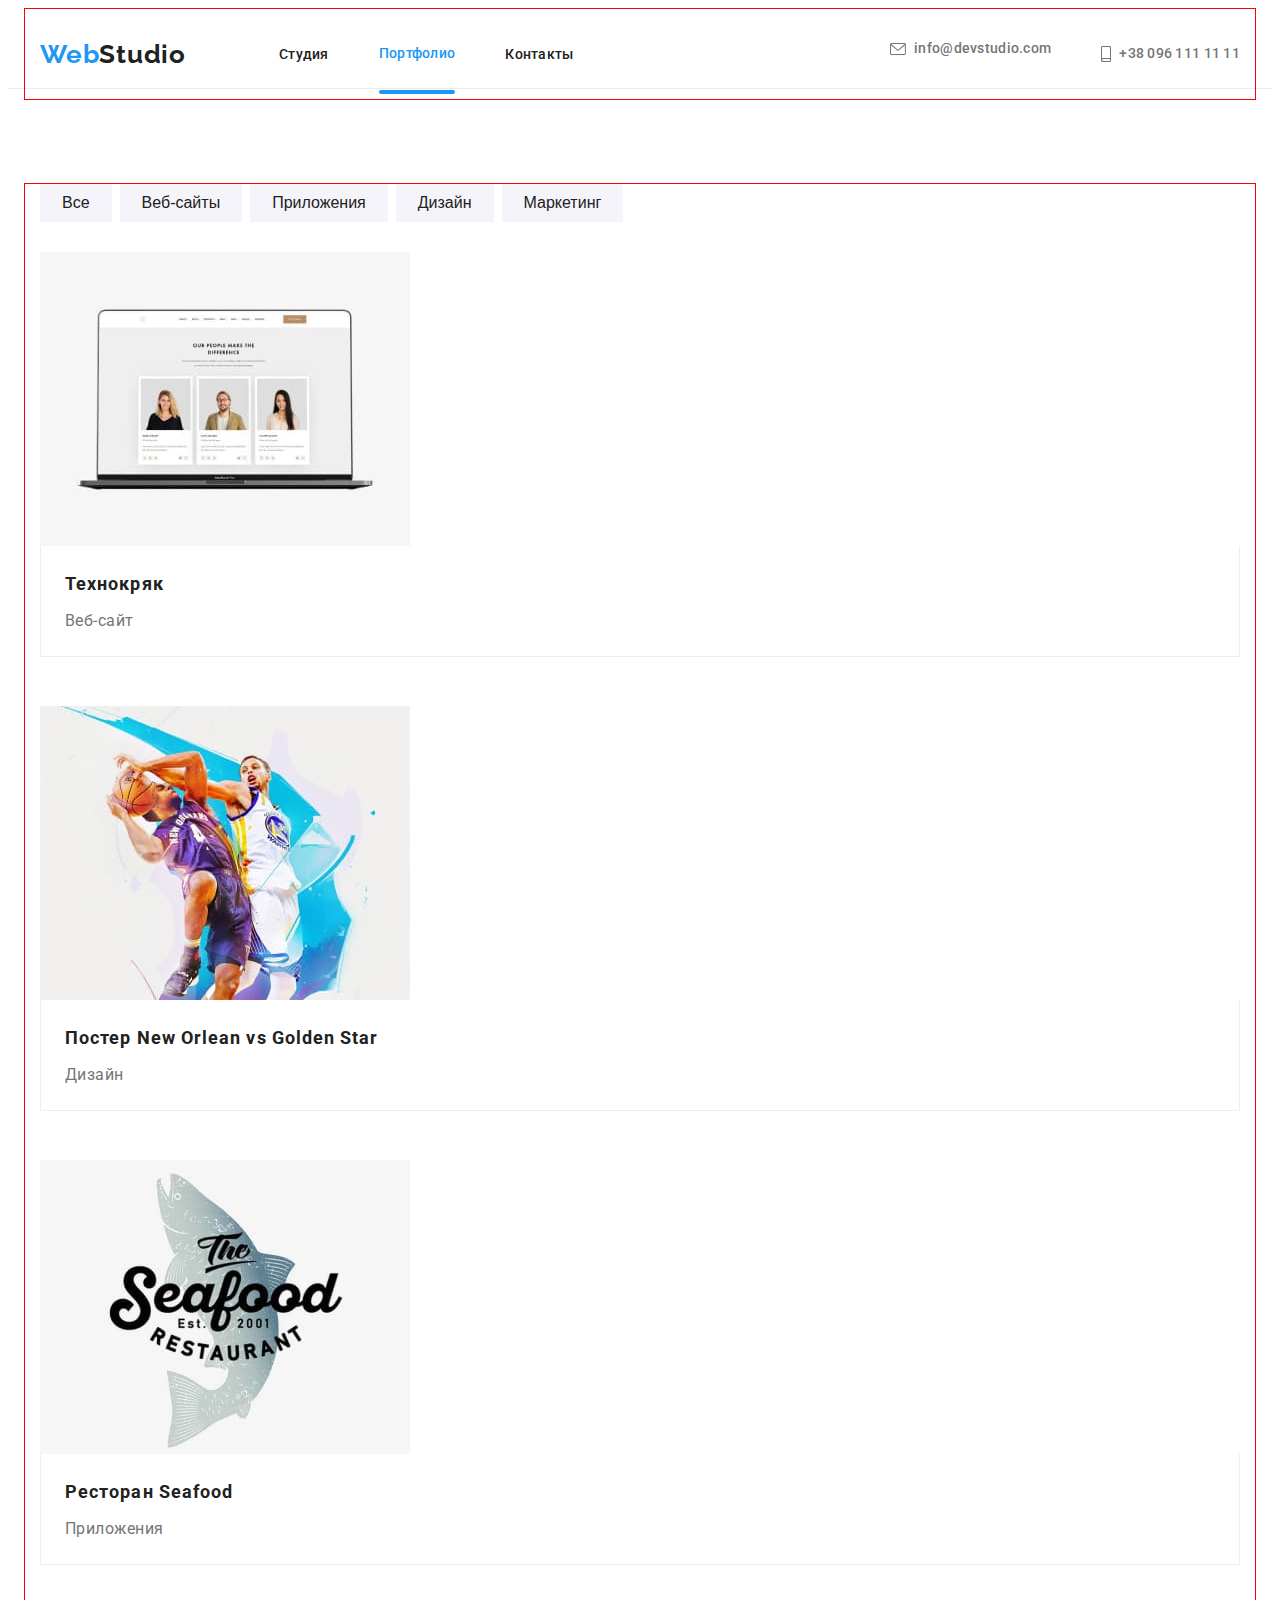
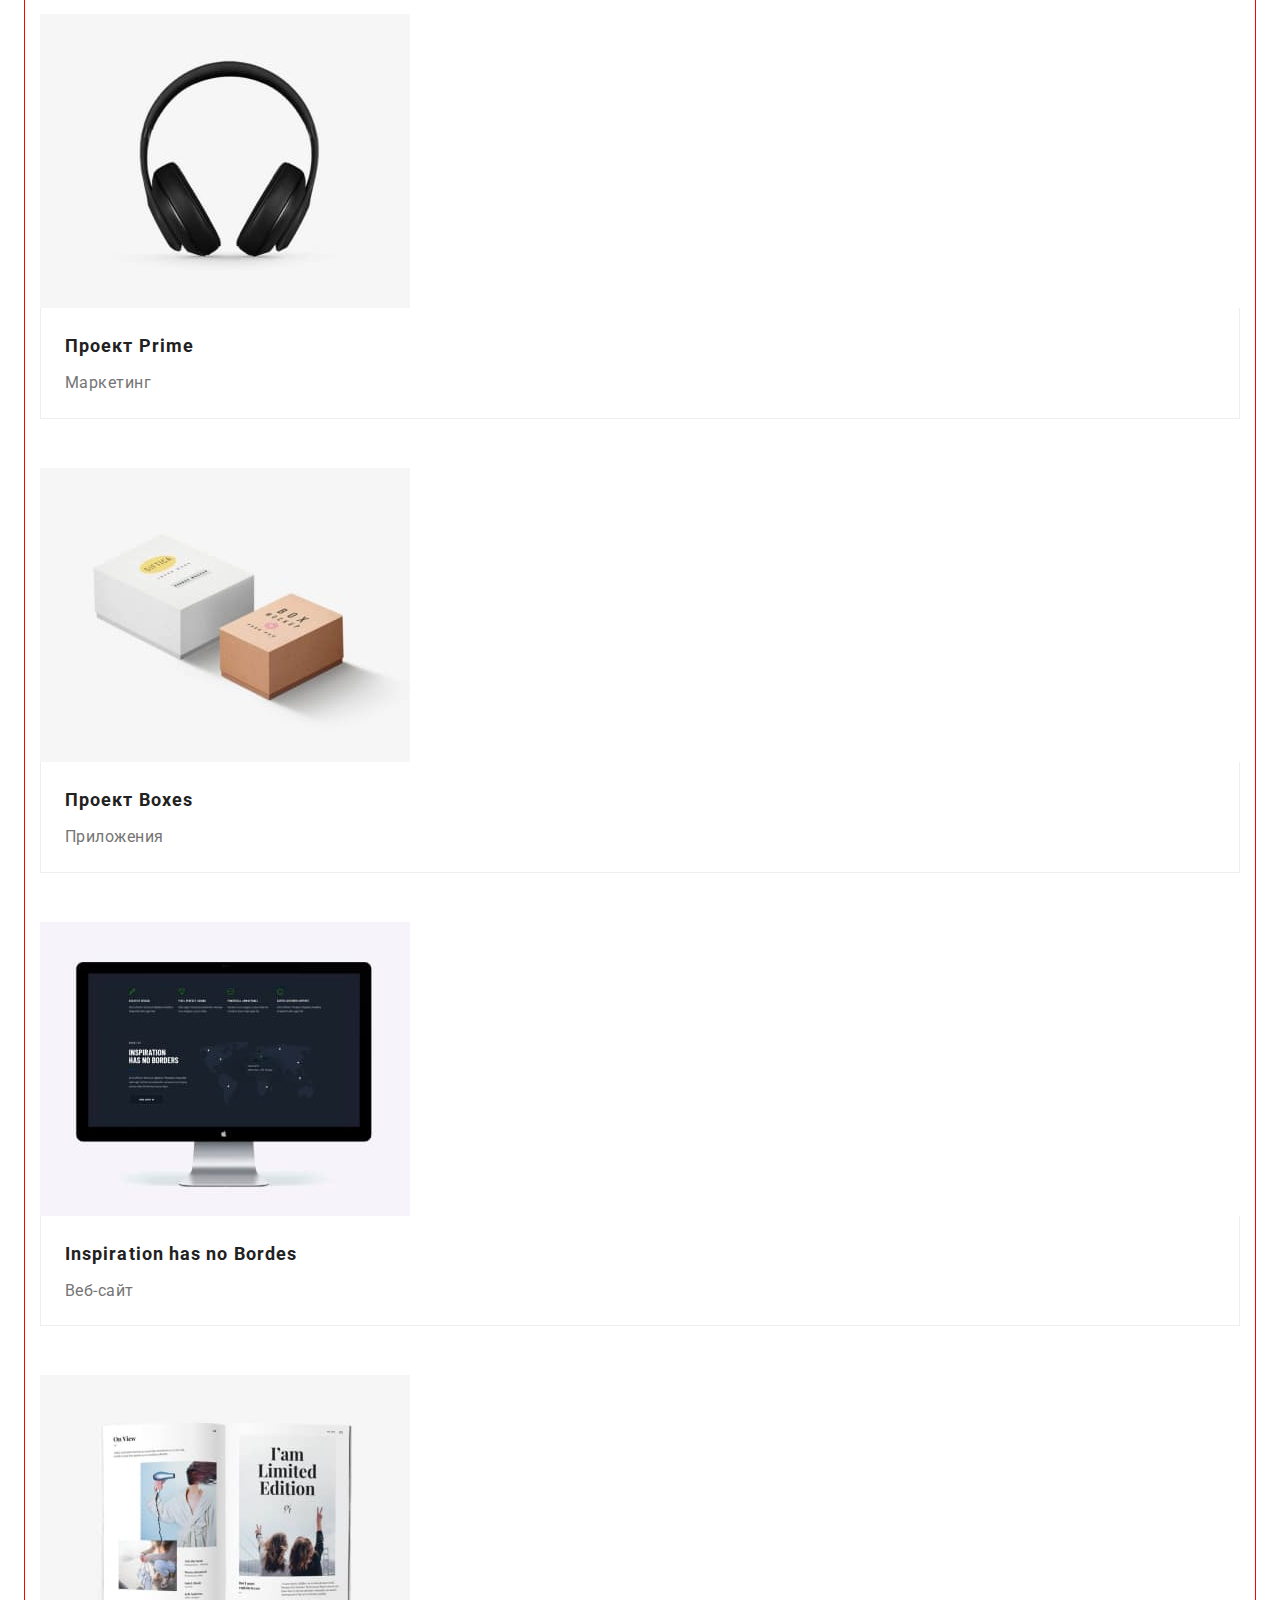
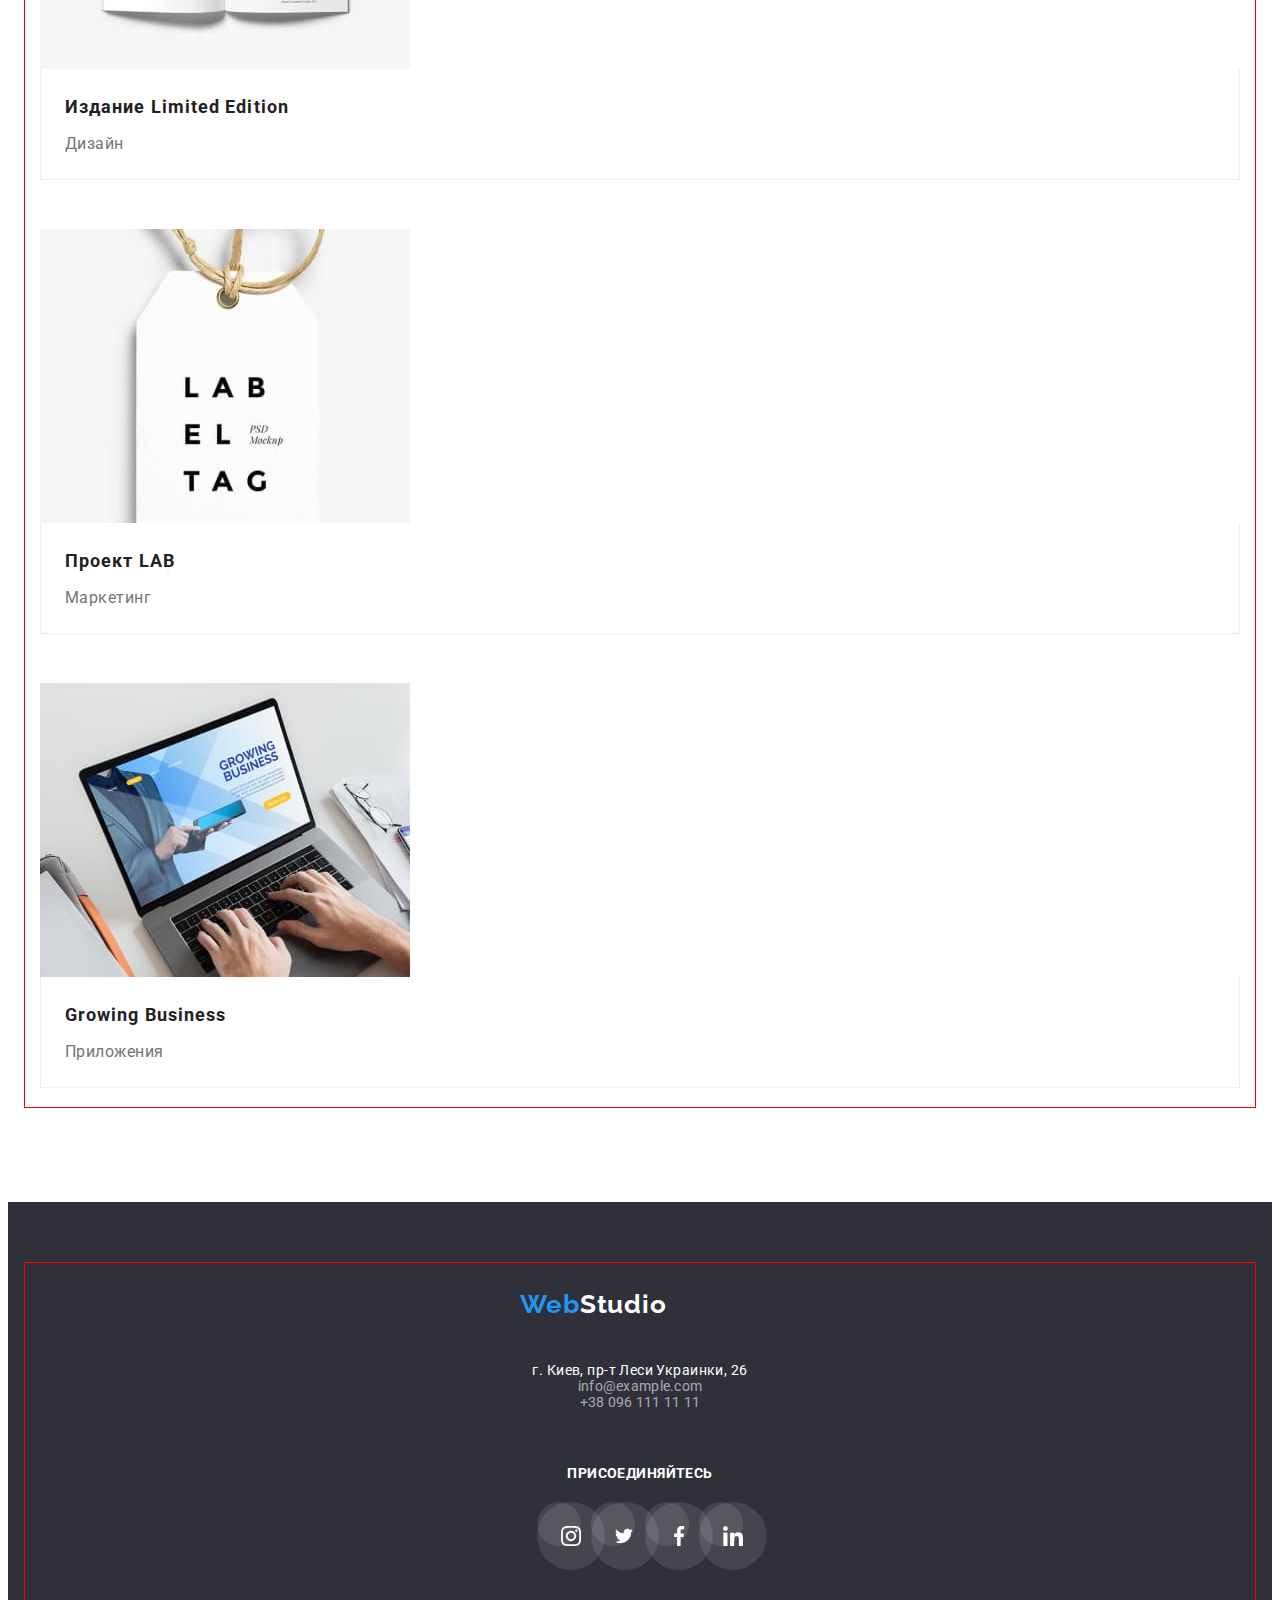
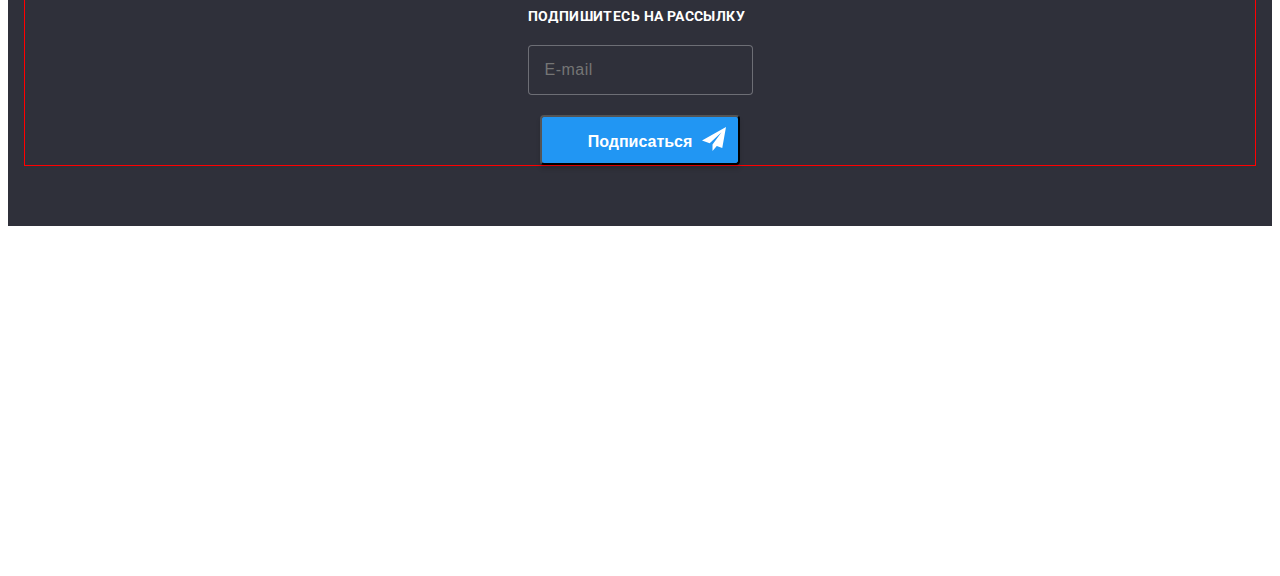
==== commit 4813471b: "адаптирую" ====
--- a/portfolio.html
+++ b/portfolio.html
@@ -225,7 +225,7 @@
 <footer class="footer ">
     <div class="conteiner footer-div">
         <div class=" address-div">
-            <a class="logo-link link" href="./index.html"><span class="part-logo">Web</span><span
+            <a class="logo-link link logo-footer" href="./index.html"><span class="part-logo">Web</span><span
                     class="logo-link-studio">Studio</span></a>
             <address class="address">г. Киев, пр-т Леси Украинки, 26
                 <ul class="footer-contacts-list list">
--- a/css/main.min.css
+++ b/css/main.min.css
@@ -1,2 +1,2 @@
-:root{--main-font: "Roboto", sans-serif;--accent-color: #2196f3;--text-color: #212121;--paragraph-color: #757575;--background-color-grey: #2f303a;--text-color-white: #ffffff;--color-btn: #188ce8;--background-color-team-filters: #f5f4fa;--background-color-filters: #eeeeee;--color-footer-link: rgba(255, 255, 255, 0.6);--color-border: #ececec;--color-client-item: #afb1b8;--padding-div-projects: 20px 24px;--color-icon: #afb1b8}.visually-hidden{position:absolute !important;clip:rect(1px 1px 1px 1px);clip:rect(1px, 1px, 1px, 1px);padding:0 !important;border:0 !important;height:1px !important;width:1px !important;overflow:hidden}h1,h2,h3,h4,h5,h6,p{margin-top:0;margin-bottom:0}ul,ol{margin-top:0;margin-bottom:0;padding-left:0}img{display:block}.list{list-style:none}.link{text-decoration:none}body{font-family:var(--main-font);color:var(--text-color)}.conteiner{padding-left:15px;padding-right:15px;border:1px solid red}@media screen and (min-width: 480px){.conteiner{width:450px;margin:0 auto}}@media screen and (min-width: 768px){.conteiner{width:768px}}@media screen and (min-width: 1200px){.conteiner{width:1200px}}.section{padding-top:60px;padding-bottom:60px}@media screen and (min-width: 768px){.section{padding-top:60px;padding-bottom:60px}}@media screen and (min-width: 1200px){.section{padding-top:94px;padding-bottom:94px}}.mobile-menu{z-index:1;position:fixed;top:0;left:0;width:100vw;height:100vh;background-color:#ffffff;overflow:auto;opacity:0;visibility:hidden;pointer-events:none}.mobile-menu.is-open{opacity:1;visibility:visible;pointer-events:auto}.mobile-menu__coose-btn{position:absolute;border:none;background-color:transparent;padding:0;width:40px;height:40px;top:10px;right:0}.mobile-menu__container{display:flex;flex-direction:column;position:relative;padding-left:25px;padding-top:48px;padding-bottom:48px}.mobile-menu__link{font-weight:500;font-size:40px;line-height:1.17;letter-spacing:0.02em;color:#212121}.mobile-menu__contacts-list{margin-top:302px}.mobile-menu__contacts-item:not(:last-child){margin-bottom:32px}.mobile-menu__contacts-tel{font-weight:500;font-size:34px;line-height:1/17;letter-spacing:0.02em;color:var(--accent-color)}.mobile-menu__contacts-mail{font-weight:500;font-size:24px;line-height:1.16;letter-spacing:0.02em;color:var(--paragraph-color)}.mobile-menu__social-list{display:flex;margin-top:64px}.mobile-menu__social-item:not(:last-child){padding-right:10px;border-right:1px solid rgba(33,33,33,0.2)}.mobile-menu__social-item:not(:first-child){padding-left:10px}@media screen and (min-width: 768px){.mobile-menu{display:none}}.part-logo{color:var(--accent-color)}.logo-link{font-family:"Raleway", sans-serif;font-weight:700;font-size:26px;line-height:1.19;letter-spacing:0.03em;color:inherit;animation-duration:2500ms;animation-iteration-count:1}.logo-link-studio{color:var(--text-color-white)}.menu-list__link{font-weight:500;font-size:14px;line-height:1.14;letter-spacing:0.02em;color:inherit;transition:color 250ms cubic-bezier(0.4, 0, 0.2, 1)}.menu-list :hover,.menu-list :focus{color:var(--accent-color)}.backdrop{position:fixed;width:100vw;height:100vh;top:0;left:0;background-color:rgba(0,0,0,0.2);z-index:100;transition:opacity 250ms cubic-bezier(0.4, 0, 0.2, 1),visibility 250ms cubic-bezier(0.4, 0, 0.2, 1)}.is-hidden{opacity:0;visibility:hidden;pointer-events:none}.modal{position:absolute;top:50%;left:50%;transform:translate(-50%, -50%);width:528px;height:581px;padding:40px;border-radius:4px;background-color:var(--text-color-white)}.modal-close-btn{display:flex;justify-content:center;align-items:center;position:absolute;top:8px;right:8px;width:30px;height:30px;border:1px solid rgba(0,0,0,0.1);border-radius:50%;background-color:var(--text-color-white);cursor:pointer}.modal-close-btn:hover .modal-btn-icon,.modal-close-btn:focus .modal-btn-icon{fill:var(--accent-color)}.modal-btn-icon{fill:#000000;transition:fill 250ms cubic-bezier(0.4, 0, 0.2, 1)}.modal-form-head{display:block;font-weight:700;font-size:20px;line-height:1.15;text-align:center;letter-spacing:0.03em;margin-bottom:12px}.modal-form{display:flex;flex-direction:column}.modal-form-text{font-size:12px;line-height:1.16;letter-spacing:0.01em;color:var(--paragraph-color)}.modal-form-text:not(:first-child){margin-top:10px}.modal-form-input{width:100%;height:40px;box-sizing:border-box;border-radius:4px;padding-left:42px;border:1px solid rgba(33,33,33,0.2);transition:border-color 250ms cubic-bezier(0.4, 0, 0.2, 1)}.modal-form-input:focus{border-color:var(--accent-color);outline:none}.modal-form-input:focus+.user-name-icon{fill:var(--accent-color)}.modal-form-input-wrapper{position:relative;display:block;margin-top:4px;margin-bottom:10px}.user-name-icon{display:block;position:absolute;top:50%;left:12px;transform:translateY(-50%)}.modal-form-message{width:100%;height:120px;border:1px solid rgba(33,33,33,0.2);border-radius:4px;resize:none;padding:12px 16px;margin-top:4px;transition:border-color 250ms cubic-bezier(0.4, 0, 0.2, 1)}.modal-form-message:focus{outline:none;border-color:var(--accent-color)}.modal-form-message::placeholder{font-size:14px;line-height:1.14;letter-spacing:0.01em;color:rgba(117,117,117,0.5)}.modal-form-checkbox:checked+.modal-form-checkbox-policy::before{background-image:url(../images/iconcheck.png);border:1px solid var(--accent-color);box-shadow:0px 4px 4px rgba(0,0,0,0.25)}.modal-form-checkbox-policy{font-size:14px;line-height:1.71;margin-top:20px;color:var(--paragraph-color)}.modal-form-checkbox-policy::before{display:inline-block;content:"";vertical-align:middle;width:18px;height:17px;margin-right:7px;margin-left:13px;border:2px solid #212121;border-radius:2px;cursor:pointer;transition:box-shadow 250ms cubic-bezier(0.4, 0, 0.2, 1);transition:background-image 250ms cubic-bezier(0.4, 0, 0.2, 1);transition:border 250ms cubic-bezier(0.4, 0, 0.2, 1)}.modal-form-btn{align-self:center;width:200px;height:50px;padding:10px 32px;margin-top:30px;margin-bottom:40px;border-radius:4px;font-weight:700;font-size:16px;line-height:1.87;color:var(--text-color-white);background-color:var(--accent-color);cursor:pointer;transition:background-color 250ms cubic-bezier(0.4, 0, 0.2, 1)}.modal-form-btn:hover,.modal-form-btn:focus{color:var(--text-color-white);background-color:var(--color-btn)}.header{height:60px}.header-conteiner{display:flex;align-items:center;justify-content:space-between;max-width:450px}.contacts-list{display:none}.menu-list{display:none}.header-menu-btn{border-color:transparent;border:none;padding:0;width:40px;height:40px;fill:black}.header-mobile-menu-icon{fill:currentColor}@media screen and (min-width: 768px){.header-menu-btn{display:none}.header{height:80px}.header-conteiner{display:flex;align-items:center;justify-content:space-between;min-width:768px}.header__navigation{display:flex;align-items:center}.logo-link{margin-right:88px;padding-top:26px;padding-bottom:26px}.menu-list{display:flex;align-items:center}.contacts-list{display:block;align-items:center;font-weight:500;font-size:12px;line-height:1.16;letter-spacing:0.02em;margin-left:84px}.menu-list__link{padding-top:32px;padding-bottom:32px}.menu-list__item:not(:last-child){margin-right:50px}.mail-tel-link{display:block;align-items:center;color:var(--paragraph-color);transition:color 250ms cubic-bezier(0.4, 0, 0.2, 1)}.mail-tel-link:hover,.mail-tel-link:focus{color:var(--accent-color)}.mail-tel-link .header-icons{fill:currentColor;margin-right:8px}.mail-tel-link .current{color:var(--accent-color);position:relative}.mail-tel-link .current::after{position:absolute;left:0;margin-top:28px;display:block;content:"";height:4px;width:100%;border-radius:2px;background-color:var(--accent-color)}}@media screen and (min-width: 1200px){.header{border-bottom:1px solid var(--color-border)}.header-conteiner{min-width:1200px}.logo-link{margin-right:93px;padding-top:26px;padding-bottom:26px}.contacts-list{display:flex;align-items:center;font-size:14px;line-height:1.14;letter-spacing:0.02em;margin-left:84px}.mail-tel-link{display:flex;align-items:center;padding-top:32px;padding-bottom:32px;color:var(--paragraph-color);transition:color 250ms cubic-bezier(0.4, 0, 0.2, 1)}.mail-tel-link:hover,.mail-tel-link:focus{color:var(--accent-color)}.contacts-list-item-mail-tel{margin-left:auto}.contacts-list-item-mail-tel:not(:last-child){margin-right:50px}}.hero{width:100%;background-color:var(--background-color-grey);text-align:center;padding-top:118px;padding-bottom:118px;margin:0 auto;background-image:linear-gradient(rgba(47,48,58,0.4), rgba(47,48,58,0.4)),url("../images/hero/hero-mobile.jpg");background-size:cover}@media (min-device-pixel-ratio: 2) and (max-width: 767px), (min-resolution: 192dpi) and (max-width: 767px), (min-resolution: 2dppx) and (max-width: 767px){.hero{background-image:url("../images/hero/hero-mobile@2x.jpg")}}@media screen and (min-width: 768px){.hero{background-image:url("../images/hero/hero-tablet.jpg")}}@media (min-device-pixel-ratio: 2) and (min-width: 768px), (min-resolution: 192dpi) and (min-width: 768px), (min-resolution: 2dppx) and (min-width: 768px){.hero{background-image:url("../images/hero/hero-tablet@2x.jpg")}}@media screen and (min-width: 1200px){.hero{background-image:url("../images/hero/hero-desktop.jpg")}}@media (min-device-pixel-ratio: 2) and (min-width: 1200px), (min-resolution: 192dpi) and (min-width: 1200px), (min-resolution: 2dppx) and (min-width: 1200px){.hero{background-image:url("../images/hero/hero-desktop@2x.jpg")}}.hero__title{text-transform:uppercase;font-weight:900;font-size:26px;line-height:1.61;color:var(--text-color-white)}.modal-btn{height:50px;padding:10px 32px;margin-top:30px;border-radius:4px;font-weight:700;font-size:16px;line-height:1.87;color:var(--text-color-white);background-color:var(--accent-color);cursor:pointer;transition:color 250ms cubic-bezier(0.4, 0, 0.2, 1)}.modal-btn:hover,.modal-btn:focus{color:var(--text-color-white);background-color:var(--color-btn)}@media screen and (min-width: 1200px){.hero__title{text-transform:uppercase;font-weight:900;font-size:44px;line-height:1.36;color:var(--text-color-white)}}.description-title{font-weight:700;font-size:14px;line-height:1.14;letter-spacing:0.03em;text-transform:uppercase;margin-bottom:10px;text-align:center}@media screen and (min-width: 768px){.description-title{text-align:left}}.description{margin-top:10px;font-size:14px;line-height:1.71;letter-spacing:0.03em;color:var(--paragraph-color);max-width:450px}@media screen and (min-width: 768px){.description{max-width:354px}}@media screen and (min-width: 1200px){.description{max-width:270px}}.skills-description-icon{display:flex;justify-content:center;align-items:center;max-width:450px;height:120px;margin-bottom:30px;background-color:var(--background-color-team-filters)}@media screen and (min-width: 768px){.skills-description-icon{max-width:354px;height:120px}}@media screen and (min-width: 1200px){.skills-description-icon{max-width:270px;height:120px}}.skills-list{display:flex;flex-direction:column;max-width:450px}.skills-list__description-item:not(:last-child){margin-bottom:30px}@media screen and (min-width: 768px){.skills-list{flex-direction:row;flex-wrap:wrap;min-width:768px}.skills-list__description-item{max-width:354px}.skills-list__description-item:nth-child(2n-1){margin-right:30px}}@media screen and (min-width: 1200px){.skills-list{display:flex;min-width:1200px}.skills-list__description-item{width:270px}.skills-list__description-item:not(:last-child){margin-right:30px}}@media screen and (max-width: 1199px){.about{display:none}}@media screen and (min-width: 1200px){.about{text-align:center}.about-img-list{display:flex;margin-right:-30px}.about-img-list-item:not(:last-child){margin-right:30px}.about-title{font-weight:700;font-size:36px;line-height:1.16;letter-spacing:0.03em;margin-bottom:50px;align-items:center;margin-bottom:50px}.about-img-list-wrapper{position:relative;overflow:hidden}.about-overlay{padding-top:27px;font-weight:700;font-size:14px;line-height:1.14;text-align:center;letter-spacing:0.03em;text-transform:uppercase;color:var(--text-color-white);background-color:rgba(47,48,58,0.8);position:absolute;bottom:0;left:0;width:100%;height:70px}}.team{text-align:center}.team-title{font-weight:700;font-size:36px;line-height:1.16}.team-img{width:100%}.team-list{display:flex;flex-direction:column;max-width:757px;height:100%}.team-list-item{background-color:var(--text-color-white);margin-top:30px;box-shadow:0px 4px 4px rgba(0,0,0,0.25)}.team-list-sub-title{font-weight:500;font-size:16px;line-height:1.18;margin-bottom:10px}.team-list-description{font-size:16px;line-height:1.18;color:var(--paragraph-color)}.team{background-color:var(--background-color-team-filters)}.team-list-link{display:flex;justify-content:space-between;width:206px;height:44px;margin-top:16px}.team-link-item{display:block;width:44px;height:44px;background-color:#ffffff;border-radius:50%}.team-link-item:not(:last-child){margin-right:10px}.social-link-icon{display:flex;justify-content:center;align-items:center;width:44px;height:44px;border-radius:50%;transition:background-color 250ms cubic-bezier(0.4, 0, 0.2, 1)}.social-link-icon:hover,.social-link-icon:focus{background-color:var(--accent-color)}.social-link-icon:hover .team-icon,.social-link-icon:focus .team-icon{fill:#ffffff}.team-icon{fill:var(--color-icon);transition:fill 250ms cubic-bezier(0.4, 0, 0.2, 1)}@media screen and (min-width: 768px){.team-list{flex-direction:row;flex-wrap:wrap;min-width:768px}.team-list-item{max-width:354px}.team-list-item:nth-child(2n-1){margin-right:30px}}@media screen and (min-width: 1200px){.team-list{flex-wrap:nowrap}.team-list-item{width:270px;background-color:var(--text-color-white);box-shadow:0px 4px 4px rgba(0,0,0,0.25)}.team-list-item:not(:first-child){margin-left:30px}.team-list-item:nth-child(2n-1){margin-right:0}.team-list-item{margin-top:0}}.team-card-list{padding:30px 32px 30px 32px}.clients{text-align:center}.clients-title{font-weight:700;font-size:28px;line-height:1.17;margin-bottom:30px}.client-list{display:flex;flex-wrap:wrap;justify-content:center;align-items:center;margin-left:-30px;margin-top:-30px}.client-item{margin-left:30px;margin-top:30px;flex-basis:calc((100% - 60px) / 2)}.client-link{display:flex;justify-content:center;align-items:center;max-width:210px;height:92px;border:1px solid #afb1b8;transition:border 250ms cubic-bezier(0.4, 0, 0.2, 1)}.client-link:hover,.client-link:focus{border:1px solid #2196f3}.client-link:hover .client-icon,.client-link:focus .client-icon{fill:var(--accent-color)}.client-icon{fill:#afb1b8;transition:fill 250ms cubic-bezier(0.4, 0, 0.2, 1)}@media screen and (min-width: 768px){.client-item{flex-basis:calc((100% - 90px) / 3)}.client-link{max-width:226px;height:92px}}@media screen and (min-width: 1200px){.client-item{flex-basis:calc((100% - 180px) / 6)}.clients-title{font-size:36px;line-height:1.16;margin-bottom:50px}.client-link{max-width:170px;height:92px}}.filters-list{justify-content:flex-start;display:flex;flex-wrap:wrap;margin-right:-8px;margin-bottom:-15px}.filters-list-item{margin-right:8px;margin-bottom:15px}.filters-list-item:not(nth-child(3n)){margin-right:8px}.filters-list-btn{height:38px;padding:6px 22px;font-weight:500;font-size:16px;line-height:1.62;border:none;background-color:var(--background-color-team-filters);color:var(--text-color);transition:background-color 250ms cubic-bezier(0.4, 0, 0.2, 1),box-shadow 250ms cubic-bezier(0.4, 0, 0.2, 1),color 250ms cubic-bezier(0.4, 0, 0.2, 1)}.filters-list-btn:hover,.filters-list-btn:focus{color:var(--text-color-white);background-color:var(--accent-color);box-shadow:0px 4px 4px rgba(0,0,0,0.25);cursor:pointer}.projects-list{display:flex;flex-direction:column;flex-wrap:wrap}.projects-list-title{margin-bottom:4px;font-weight:700;font-size:18px;line-height:2;letter-spacing:0.06em;color:inherit}.projects-description{font-size:16px;line-height:1.87;letter-spacing:0.03em;color:var(--paragraph-color)}.projects-item{width:100%;margin-right:30px;margin-top:30px;background-color:var(--text-color-white)}.projects-item:hover,.projects-item:focus{box-shadow:0px 4px 4px rgba(0,0,0,0.25)}.tecno{padding:var(--padding-div-projects);border-bottom:1px solid var(--background-color-filters);border-left:1px solid var(--background-color-filters);border-right:1px solid var(--background-color-filters)}.neworlean{padding:var(--padding-div-projects);border-bottom:1px solid var(--background-color-filters);border-left:1px solid var(--background-color-filters);border-right:1px solid var(--background-color-filters)}.seafood{padding:var(--padding-div-projects);border-bottom:1px solid var(--background-color-filters);border-left:1px solid var(--background-color-filters);border-right:1px solid var(--background-color-filters)}.prime{padding:var(--padding-div-projects);border-bottom:1px solid var(--background-color-filters);border-left:1px solid var(--background-color-filters);border-right:1px solid var(--background-color-filters)}.boxes{padding:var(--padding-div-projects);border-bottom:1px solid var(--background-color-filters);border-left:1px solid var(--background-color-filters);border-right:1px solid var(--background-color-filters)}.bordes{padding:var(--padding-div-projects);border-bottom:1px solid var(--background-color-filters);border-left:1px solid var(--background-color-filters);border-right:1px solid var(--background-color-filters)}.limited-edition{padding:var(--padding-div-projects);border-bottom:1px solid var(--background-color-filters);border-left:1px solid var(--background-color-filters);border-right:1px solid var(--background-color-filters)}.lab{padding:var(--padding-div-projects);border-bottom:1px solid var(--background-color-filters);border-left:1px solid var(--background-color-filters);border-right:1px solid var(--background-color-filters)}.growing-business{padding:var(--padding-div-projects);border-bottom:1px solid var(--background-color-filters);border-left:1px solid var(--background-color-filters);border-right:1px solid var(--background-color-filters)}.project-list-img-wrapper{position:relative;overflow:hidden}.overlay{font-size:18px;line-height:1.55;letter-spacing:0.03em;padding:63px 24px;color:var(--text-color-white);background-color:rgba(33,150,243,0.9);position:absolute;top:0;left:0;width:100%;height:100%;transform:translateY(100%);transition:transform 250ms cubic-bezier(0.4, 0, 0.2, 1)}.projects-link{color:var(--text-color)}.projects-link:hover .overlay,.projects-link:focus .overlay{transform:translateY(0%)}@media screen and (min-width: 768px){.projects-img{display:block;width:100%}.filters-list{display:flex;flex-wrap:nowrap}.projects-list{display:flex;flex-wrap:wrap}.projects-item{flex-basis:calc(100% / 2 - 30px);width:100%;background-color:var(--text-color-white)}.projects-item:hover,.projects-item:focus{box-shadow:0px 4px 4px rgba(0,0,0,0.25)}}.footer{background-color:var(--background-color-grey);padding-top:60px;padding-bottom:60px}.footer-div{display:flex;flex-direction:column;align-items:center}.address-div{max-width:232px;align-items:center}.address{font-style:normal;font-size:14px;line-height:0.58;letter-spacing:0.03em;color:var(--text-color-white);margin-top:20px}.footer-title{font-weight:700;font-size:14px;line-height:1.14;letter-spacing:0.03em;text-transform:uppercase;color:var(--text-color-white);margin-bottom:20px}.footer-feedback{display:flex;flex-direction:column;margin-top:20px;align-items:center}.footer-form-field{font-weight:700;font-size:14px;line-height:1.14;letter-spacing:0.03em;text-transform:uppercase;color:var(--text-color-white)}.footer-social-link-icon{display:flex;justify-content:center;align-items:center;padding:12px;width:44px;height:44px;background:rgba(255,255,255,0.1);border-radius:50%;transition:background-color 250ms cubic-bezier(0.4, 0, 0.2, 1)}.footer-icon{fill:var(--text-color-white)}.footer-form-email{font-size:16px;line-height:1.25;letter-spacing:0.03em;background-color:var(--background-color-grey);color:rgba(255,255,255,0.6);width:450px;height:50px;padding:15px 0 15px 16px;border:1px solid rgba(255,255,255,0.3);border-radius:4px;box-sizing:border-box}.footer-form-btn{position:relative;width:200px;height:50px;padding:10px 28px;font-weight:700;font-size:16px;line-height:1.87;background:var(--accent-color);box-shadow:0px 4px 4px rgba(0,0,0,0.15);border-radius:4px;color:var(--text-color-white);cursor:pointer;margin-top:20px}.footer-form-icon{position:absolute;top:13;right:13.8;margin-left:10px;fill:var(--text-color-white)}.footer-list{display:flex;justify-content:space-between}.footer-contacts{margin-top:60px;margin-bottom:60px}.footer-contacts-list{font-weight:400;font-size:14px;line-height:0.58;letter-spacing:0.02em;margin-top:8px}.footer-contacts-list:hover,.footer-contacts-list:focus{color:var(--accent-color)}.footer-contacts-list-item{display:flex;justify-content:center;margin-top:8px}.footer-contacts-list-item-tel{margin-top:8px}.footer-tel-link{color:var(--color-footer-link);transition:color 250ms cubic-bezier(0.4, 0, 0.2, 1)}.footer-mail-link{color:var(--color-footer-link);transition:color 250ms cubic-bezier(0.4, 0, 0.2, 1)}
+:root{--main-font: "Roboto", sans-serif;--accent-color: #2196f3;--text-color: #212121;--paragraph-color: #757575;--background-color-grey: #2f303a;--text-color-white: #ffffff;--color-btn: #188ce8;--background-color-team-filters: #f5f4fa;--background-color-filters: #eeeeee;--color-footer-link: rgba(255, 255, 255, 0.6);--color-border: #ececec;--color-client-item: #afb1b8;--padding-div-projects: 20px 24px;--color-icon: #afb1b8}.visually-hidden{position:absolute !important;clip:rect(1px 1px 1px 1px);clip:rect(1px, 1px, 1px, 1px);padding:0 !important;border:0 !important;height:1px !important;width:1px !important;overflow:hidden}h1,h2,h3,h4,h5,h6,p{margin-top:0;margin-bottom:0}ul,ol{margin-top:0;margin-bottom:0;padding-left:0}img{display:block}.list{list-style:none}.link{text-decoration:none}body{font-family:var(--main-font);color:var(--text-color)}.conteiner{padding-left:15px;padding-right:15px;border:1px solid red}@media screen and (min-width: 480px){.conteiner{width:450px;margin:0 auto}}@media screen and (min-width: 768px){.conteiner{width:768px}}@media screen and (min-width: 1200px){.conteiner{width:1200px}}.section{padding-top:60px;padding-bottom:60px}@media screen and (min-width: 768px){.section{padding-top:60px;padding-bottom:60px}}@media screen and (min-width: 1200px){.section{padding-top:94px;padding-bottom:94px}}.mobile-menu{z-index:infex 1;position:fixed;top:0;left:0;width:100vw;height:100vh;background-color:#ffffff;overflow:auto;opacity:0;visibility:hidden;pointer-events:none}.mobile-menu.is-open{opacity:1;visibility:visible;pointer-events:auto}.mobile-menu__coose-btn{position:absolute;border:none;background-color:transparent;padding:0;width:40px;height:40px;top:10px;right:0}.mobile-menu__container{display:flex;flex-direction:column;position:relative;padding-left:25px;padding-top:48px;padding-bottom:48px}.mobile-menu__link{font-weight:500;font-size:40px;line-height:1.17;letter-spacing:0.02em;color:#212121}.mobile-menu__contacts-list{margin-top:302px}.mobile-menu__contacts-item:not(:last-child){margin-bottom:32px}.mobile-menu__contacts-tel{font-weight:500;font-size:34px;line-height:1/17;letter-spacing:0.02em;color:var(--accent-color)}.mobile-menu__contacts-mail{font-weight:500;font-size:24px;line-height:1.16;letter-spacing:0.02em;color:var(--paragraph-color)}.mobile-menu__social-list{display:flex;margin-top:64px}.mobile-menu__social-item:not(:last-child){padding-right:10px;border-right:1px solid rgba(33,33,33,0.2)}.mobile-menu__social-item:not(:first-child){padding-left:10px}@media screen and (min-width: 768px){.mobile-menu{display:none}}.part-logo{color:var(--accent-color)}.logo-link{font-family:"Raleway", sans-serif;font-weight:700;font-size:26px;line-height:1.19;letter-spacing:0.03em;color:inherit;animation-duration:2500ms;animation-iteration-count:1}.logo-link-studio{color:var(--text-color-white)}.menu-list__link{font-weight:500;font-size:14px;line-height:1.14;letter-spacing:0.02em;color:inherit;transition:color 250ms cubic-bezier(0.4, 0, 0.2, 1)}.menu-list :hover,.menu-list :focus{color:var(--accent-color)}.backdrop{position:fixed;width:100vw;height:100vh;top:0;left:0;background-color:rgba(0,0,0,0.2);z-index:100;transition:opacity 250ms cubic-bezier(0.4, 0, 0.2, 1),visibility 250ms cubic-bezier(0.4, 0, 0.2, 1)}.is-hidden{opacity:0;visibility:hidden;pointer-events:none}.modal{position:absolute;top:50%;left:50%;transform:translate(-50%, -50%);width:528px;height:581px;padding:40px;border-radius:4px;background-color:var(--text-color-white)}.modal-close-btn{display:flex;justify-content:center;align-items:center;position:absolute;top:8px;right:8px;width:30px;height:30px;border:1px solid rgba(0,0,0,0.1);border-radius:50%;background-color:var(--text-color-white);cursor:pointer}.modal-close-btn:hover .modal-btn-icon,.modal-close-btn:focus .modal-btn-icon{fill:var(--accent-color)}.modal-btn-icon{fill:#000000;transition:fill 250ms cubic-bezier(0.4, 0, 0.2, 1)}.modal-form-head{display:block;font-weight:700;font-size:20px;line-height:1.15;text-align:center;letter-spacing:0.03em;margin-bottom:12px}.modal-form{display:flex;flex-direction:column}.modal-form-text{font-size:12px;line-height:1.16;letter-spacing:0.01em;color:var(--paragraph-color)}.modal-form-text:not(:first-child){margin-top:10px}.modal-form-input{width:100%;height:40px;box-sizing:border-box;border-radius:4px;padding-left:42px;border:1px solid rgba(33,33,33,0.2);transition:border-color 250ms cubic-bezier(0.4, 0, 0.2, 1)}.modal-form-input:focus{border-color:var(--accent-color);outline:none}.modal-form-input:focus+.user-name-icon{fill:var(--accent-color)}.modal-form-input-wrapper{position:relative;display:block;margin-top:4px;margin-bottom:10px}.user-name-icon{display:block;position:absolute;top:50%;left:12px;transform:translateY(-50%)}.modal-form-message{width:100%;height:120px;border:1px solid rgba(33,33,33,0.2);border-radius:4px;resize:none;padding:12px 16px;margin-top:4px;transition:border-color 250ms cubic-bezier(0.4, 0, 0.2, 1)}.modal-form-message:focus{outline:none;border-color:var(--accent-color)}.modal-form-message::placeholder{font-size:14px;line-height:1.14;letter-spacing:0.01em;color:rgba(117,117,117,0.5)}.modal-form-checkbox:checked+.modal-form-checkbox-policy::before{background-image:url(../images/iconcheck.png);border:1px solid var(--accent-color);box-shadow:0px 4px 4px rgba(0,0,0,0.25)}.modal-form-checkbox-policy{font-size:14px;line-height:1.71;margin-top:20px;color:var(--paragraph-color)}.modal-form-checkbox-policy::before{display:inline-block;content:"";vertical-align:middle;width:18px;height:17px;margin-right:7px;margin-left:13px;border:2px solid #212121;border-radius:2px;cursor:pointer;transition:box-shadow 250ms cubic-bezier(0.4, 0, 0.2, 1);transition:background-image 250ms cubic-bezier(0.4, 0, 0.2, 1);transition:border 250ms cubic-bezier(0.4, 0, 0.2, 1)}.modal-form-btn{align-self:center;width:200px;height:50px;padding:10px 32px;margin-top:30px;margin-bottom:40px;border-radius:4px;font-weight:700;font-size:16px;line-height:1.87;color:var(--text-color-white);background-color:var(--accent-color);cursor:pointer;transition:background-color 250ms cubic-bezier(0.4, 0, 0.2, 1)}.modal-form-btn:hover,.modal-form-btn:focus{color:var(--text-color-white);background-color:var(--color-btn)}.header{height:60px}.header-conteiner{display:flex;align-items:center;justify-content:space-between;max-width:450px}.contacts-list{display:none}.menu-list{display:none}.header-menu-btn{border-color:transparent;border:none;padding:0;width:40px;height:40px;fill:black}.header-mobile-menu-icon{fill:currentColor}@media screen and (min-width: 768px){.header-menu-btn{display:none}.header{height:80px}.header-conteiner{display:flex;align-items:center;justify-content:space-between;min-width:768px}.header__navigation{display:flex;align-items:center}.logo-link{margin-right:88px;padding-top:26px;padding-bottom:26px}.menu-list{display:flex;align-items:center}.contacts-list{display:block;align-items:center;font-weight:500;font-size:12px;line-height:1.16;letter-spacing:0.02em;margin-left:84px}.menu-list__link{padding-top:32px;padding-bottom:32px}.contacts-list-item-mail-tel:not(:last-child){margin-bottom:10px}.menu-list__item:not(:last-child){margin-right:50px}.mail-tel-link{display:flex;align-items:center;color:var(--paragraph-color);transition:color 250ms cubic-bezier(0.4, 0, 0.2, 1)}.mail-tel-link:hover,.mail-tel-link:focus{color:var(--accent-color)}.mail-tel-link .header-icons{fill:currentColor;margin-right:8px}.current{color:var(--accent-color);position:relative}.current::after{position:absolute;left:0;margin-top:28px;display:block;content:"";height:4px;width:100%;border-radius:2px;background-color:var(--accent-color)}}@media screen and (min-width: 1200px){.header{border-bottom:1px solid var(--color-border)}.header-conteiner{min-width:1200px}.logo-link{margin-right:93px;padding-top:26px;padding-bottom:26px}.contacts-list{display:flex;align-items:center;font-size:14px;line-height:1.14;letter-spacing:0.02em;margin-left:84px}.mail-tel-link{display:flex;align-items:center;padding-top:32px;padding-bottom:32px;color:var(--paragraph-color);transition:color 250ms cubic-bezier(0.4, 0, 0.2, 1)}.mail-tel-link:hover,.mail-tel-link:focus{color:var(--accent-color)}.contacts-list-item-mail-tel{margin-left:auto}.contacts-list-item-mail-tel:not(:last-child){margin-right:50px}}.current{color:var(--accent-color);position:relative}.current::after{position:absolute;left:0;margin-top:28px;display:block;content:"";height:4px;width:100%;border-radius:2px;background-color:var(--accent-color)}.hero{width:100%;background-color:var(--background-color-grey);text-align:center;padding-top:118px;padding-bottom:118px;margin:0 auto;background-image:linear-gradient(rgba(47,48,58,0.4), rgba(47,48,58,0.4)),url("../images/hero/hero-mobile.jpg");background-size:cover}@media (min-device-pixel-ratio: 2) and (max-width: 767px), (min-resolution: 192dpi) and (max-width: 767px), (min-resolution: 2dppx) and (max-width: 767px){.hero{background-image:url("../images/hero/hero-mobile@2x.jpg")}}@media screen and (min-width: 768px){.hero{background-image:url("../images/hero/hero-tablet.jpg")}}@media (min-device-pixel-ratio: 2) and (min-width: 768px), (min-resolution: 192dpi) and (min-width: 768px), (min-resolution: 2dppx) and (min-width: 768px){.hero{background-image:url("../images/hero/hero-tablet@2x.jpg")}}@media screen and (min-width: 1200px){.hero{background-image:url("../images/hero/hero-desktop.jpg")}}@media (min-device-pixel-ratio: 2) and (min-width: 1200px), (min-resolution: 192dpi) and (min-width: 1200px), (min-resolution: 2dppx) and (min-width: 1200px){.hero{background-image:url("../images/hero/hero-desktop@2x.jpg")}}.hero__title{text-transform:uppercase;font-weight:900;font-size:26px;line-height:1.61;color:var(--text-color-white)}.modal-btn{height:50px;padding:10px 32px;margin-top:30px;border-radius:4px;font-weight:700;font-size:16px;line-height:1.87;color:var(--text-color-white);background-color:var(--accent-color);cursor:pointer;transition:color 250ms cubic-bezier(0.4, 0, 0.2, 1)}.modal-btn:hover,.modal-btn:focus{color:var(--text-color-white);background-color:var(--color-btn)}@media screen and (min-width: 1200px){.hero__title{text-transform:uppercase;font-weight:900;font-size:44px;line-height:1.36;color:var(--text-color-white)}}.description-title{font-weight:700;font-size:14px;line-height:1.14;letter-spacing:0.03em;text-transform:uppercase;margin-bottom:10px;text-align:center}@media screen and (min-width: 768px){.description-title{text-align:left}}.description{margin-top:10px;font-size:14px;line-height:1.71;letter-spacing:0.03em;color:var(--paragraph-color);max-width:450px}@media screen and (min-width: 768px){.description{max-width:354px}}@media screen and (min-width: 1200px){.description{max-width:270px}}.skills-description-icon{display:flex;justify-content:center;align-items:center;max-width:450px;height:120px;margin-bottom:30px;background-color:var(--background-color-team-filters)}@media screen and (min-width: 768px){.skills-description-icon{max-width:354px;height:120px}}@media screen and (min-width: 1200px){.skills-description-icon{max-width:270px;height:120px}}.skills-list{display:flex;flex-direction:column;max-width:450px}.skills-list__description-item:not(:last-child){margin-bottom:30px}@media screen and (min-width: 768px){.skills-list{flex-direction:row;flex-wrap:wrap;min-width:768px}.skills-list__description-item{max-width:354px}.skills-list__description-item:nth-child(2n-1){margin-right:30px}}@media screen and (min-width: 1200px){.skills-list{display:flex;min-width:1200px}.skills-list__description-item{width:270px}.skills-list__description-item:not(:last-child){margin-right:30px}}@media screen and (max-width: 1199px){.about{display:none}}@media screen and (min-width: 1200px){.about{text-align:center}.about-img-list{display:flex;margin-right:-30px}.about-img-list-item:not(:last-child){margin-right:30px}.about-title{font-weight:700;font-size:36px;line-height:1.16;letter-spacing:0.03em;margin-bottom:50px;align-items:center;margin-bottom:50px}.about-img-list-wrapper{position:relative;overflow:hidden}.about-overlay{padding-top:27px;font-weight:700;font-size:14px;line-height:1.14;text-align:center;letter-spacing:0.03em;text-transform:uppercase;color:var(--text-color-white);background-color:rgba(47,48,58,0.8);position:absolute;bottom:0;left:0;width:100%;height:70px}}.team{text-align:center}.team-title{font-weight:700;font-size:36px;line-height:1.16}.team-img{width:100%}.team-list{display:flex;flex-direction:column;max-width:757px;height:100%}.team-list-item{background-color:var(--text-color-white);margin-top:30px;box-shadow:0px 4px 4px rgba(0,0,0,0.25)}.team-list-sub-title{font-weight:500;font-size:16px;line-height:1.18;margin-bottom:10px}.team-list-description{font-size:16px;line-height:1.18;color:var(--paragraph-color)}.team{background-color:var(--background-color-team-filters)}.team-list-link{display:flex;justify-content:space-between;height:44px;margin-top:16px;margin-left:auto;margin-right:auto}.team-link-item{display:block;width:44px;height:44px;background-color:#ffffff;border-radius:50%}.team-link-item:not(:last-child){margin-right:10px}.social-link-icon{display:flex;justify-content:center;align-items:center;width:44px;height:44px;border-radius:50%;transition:background-color 250ms cubic-bezier(0.4, 0, 0.2, 1)}.social-link-icon:hover,.social-link-icon:focus{background-color:var(--accent-color)}.social-link-icon:hover .team-icon,.social-link-icon:focus .team-icon{fill:#ffffff}.team-icon{fill:var(--color-icon);transition:fill 250ms cubic-bezier(0.4, 0, 0.2, 1)}@media screen and (min-width: 768px){.team-list{flex-direction:row;flex-wrap:wrap;min-width:768px}.team-list-item{max-width:354px}.team-list-item:nth-child(2n-1){margin-right:30px}}@media screen and (min-width: 1200px){.team-title{margin-bottom:50px}.team-list{flex-wrap:nowrap}.team-list-item{width:270px;background-color:var(--text-color-white);box-shadow:0px 4px 4px rgba(0,0,0,0.25)}.team-list-item:not(:first-child){margin-left:30px}.team-list-item:nth-child(2n-1){margin-right:0}.team-list-item{margin-top:0}}.team-card-list{padding:30px 32px 30px 32px}.clients{text-align:center}.clients-title{font-weight:700;font-size:28px;line-height:1.17;margin-bottom:30px}.client-list{display:flex;flex-wrap:wrap;justify-content:center;align-items:center;margin-left:-30px;margin-top:-30px}.client-item{margin-left:30px;margin-top:30px;flex-basis:calc((100% - 60px) / 2)}.client-link{display:flex;justify-content:center;align-items:center;max-width:210px;height:92px;border:1px solid #afb1b8;transition:border 250ms cubic-bezier(0.4, 0, 0.2, 1)}.client-link:hover,.client-link:focus{border:1px solid #2196f3}.client-link:hover .client-icon,.client-link:focus .client-icon{fill:var(--accent-color)}.client-icon{fill:#afb1b8;transition:fill 250ms cubic-bezier(0.4, 0, 0.2, 1)}@media screen and (min-width: 768px){.client-item{flex-basis:calc((100% - 90px) / 3)}.client-link{max-width:226px;height:92px}}@media screen and (min-width: 1200px){.client-item{flex-basis:calc((100% - 180px) / 6)}.clients-title{font-size:36px;line-height:1.16;margin-bottom:50px}.client-link{max-width:170px;height:92px}}.filters-list{justify-content:flex-start;display:flex;flex-wrap:wrap;margin-right:-8px;margin-bottom:-15px}.filters-list-item{margin-right:8px;margin-bottom:15px}.filters-list-item:not(nth-child(3n)){margin-right:8px}.filters-list-btn{height:38px;padding:6px 22px;font-weight:500;font-size:16px;line-height:1.62;border:none;background-color:var(--background-color-team-filters);color:var(--text-color);transition:background-color 250ms cubic-bezier(0.4, 0, 0.2, 1),box-shadow 250ms cubic-bezier(0.4, 0, 0.2, 1),color 250ms cubic-bezier(0.4, 0, 0.2, 1)}.filters-list-btn:hover,.filters-list-btn:focus{color:var(--text-color-white);background-color:var(--accent-color);box-shadow:0px 4px 4px rgba(0,0,0,0.25);cursor:pointer}.projects-list{display:flex;flex-direction:column;flex-wrap:wrap}.projects-list-title{margin-bottom:4px;font-weight:700;font-size:18px;line-height:2;letter-spacing:0.06em;color:inherit}.projects-description{font-size:16px;line-height:1.87;letter-spacing:0.03em;color:var(--paragraph-color)}.projects-item{width:100%;margin-right:30px;margin-top:30px;background-color:var(--text-color-white)}.projects-item:hover,.projects-item:focus{box-shadow:0px 4px 4px rgba(0,0,0,0.25)}.tecno{padding:var(--padding-div-projects);border-bottom:1px solid var(--background-color-filters);border-left:1px solid var(--background-color-filters);border-right:1px solid var(--background-color-filters)}.neworlean{padding:var(--padding-div-projects);border-bottom:1px solid var(--background-color-filters);border-left:1px solid var(--background-color-filters);border-right:1px solid var(--background-color-filters)}.seafood{padding:var(--padding-div-projects);border-bottom:1px solid var(--background-color-filters);border-left:1px solid var(--background-color-filters);border-right:1px solid var(--background-color-filters)}.prime{padding:var(--padding-div-projects);border-bottom:1px solid var(--background-color-filters);border-left:1px solid var(--background-color-filters);border-right:1px solid var(--background-color-filters)}.boxes{padding:var(--padding-div-projects);border-bottom:1px solid var(--background-color-filters);border-left:1px solid var(--background-color-filters);border-right:1px solid var(--background-color-filters)}.bordes{padding:var(--padding-div-projects);border-bottom:1px solid var(--background-color-filters);border-left:1px solid var(--background-color-filters);border-right:1px solid var(--background-color-filters)}.limited-edition{padding:var(--padding-div-projects);border-bottom:1px solid var(--background-color-filters);border-left:1px solid var(--background-color-filters);border-right:1px solid var(--background-color-filters)}.lab{padding:var(--padding-div-projects);border-bottom:1px solid var(--background-color-filters);border-left:1px solid var(--background-color-filters);border-right:1px solid var(--background-color-filters)}.growing-business{padding:var(--padding-div-projects);border-bottom:1px solid var(--background-color-filters);border-left:1px solid var(--background-color-filters);border-right:1px solid var(--background-color-filters)}.project-list-img-wrapper{position:relative;overflow:hidden}.overlay{font-size:18px;line-height:1.55;letter-spacing:0.03em;padding:63px 24px;color:var(--text-color-white);background-color:rgba(33,150,243,0.9);position:absolute;top:0;left:0;width:100%;height:100%;transform:translateY(100%);transition:transform 250ms cubic-bezier(0.4, 0, 0.2, 1)}.projects-link{color:var(--text-color)}.projects-link:hover .overlay,.projects-link:focus .overlay{transform:translateY(0%)}@media screen and (min-width: 768px){.filters-list{display:flex;flex-wrap:nowrap}.projects-list{display:flex;flex-wrap:wrap;min-width:768px}.projects-item :nth-child(2n-1){margin-right:30px}.projects-item{background-color:var(--text-color-white)}.projects-item:hover,.projects-item:focus{box-shadow:0px 4px 4px rgba(0,0,0,0.25)}}.footer{background-color:var(--background-color-grey);padding-top:60px;padding-bottom:60px}.logo-footer{display:flex;justify-content:center;margin-bottom:20px}.footer-div{display:flex;flex-direction:column;align-items:center}.address-div{max-width:232px;align-items:center}.address{text-align:center;font-style:normal;font-size:14px;line-height:0.58;letter-spacing:0.03em;color:var(--text-color-white);margin-top:20px}.footer-title{font-weight:700;font-size:14px;line-height:1.14;letter-spacing:0.03em;text-transform:uppercase;color:var(--text-color-white);margin-bottom:20px}.footer-feedback{display:flex;flex-direction:column;margin-top:20px;align-items:center}.footer-form-field{font-weight:700;font-size:14px;line-height:1.14;letter-spacing:0.03em;text-transform:uppercase;color:var(--text-color-white)}.footer-social-link-icon{display:flex;justify-content:center;align-items:center;padding:12px;width:44px;height:44px;background:rgba(255,255,255,0.1);border-radius:50%;transition:background-color 250ms cubic-bezier(0.4, 0, 0.2, 1)}.footer-icon{fill:var(--text-color-white)}.footer-form-email{font-size:16px;line-height:1.25;letter-spacing:0.03em;background-color:var(--background-color-grey);color:rgba(255,255,255,0.6);width:100%;height:50px;padding:15px 0 15px 16px;border:1px solid rgba(255,255,255,0.3);border-radius:4px;box-sizing:border-box}.footer-form-btn{position:relative;width:200px;height:50px;padding:10px 28px;font-weight:700;font-size:16px;line-height:1.87;background:var(--accent-color);box-shadow:0px 4px 4px rgba(0,0,0,0.15);border-radius:4px;color:var(--text-color-white);cursor:pointer;margin-top:20px}.footer-form-icon{position:absolute;top:13;right:13.8;margin-left:10px;fill:var(--text-color-white)}.footer-list{display:flex;justify-content:space-between}.footer-contacts{margin-top:60px;margin-bottom:60px}.footer-contacts-list{font-weight:400;font-size:14px;line-height:0.58;letter-spacing:0.02em;margin-top:8px}.footer-contacts-list:hover,.footer-contacts-list:focus{color:var(--accent-color)}.footer-contacts-list-item{display:flex;justify-content:center;margin-top:8px;margin-bottom:8px}.footer-tel-link{color:var(--color-footer-link);transition:color 250ms cubic-bezier(0.4, 0, 0.2, 1)}.footer-mail-link{color:var(--color-footer-link);transition:color 250ms cubic-bezier(0.4, 0, 0.2, 1)}.footer-link-item{display:block;width:44px;height:44px;background:rgba(255,255,255,0.1);border-radius:50%}.footer-link-item:not(:last-child){margin-right:10px}.footer-title{text-align:center;font-weight:700;font-size:14px;line-height:1.14;letter-spacing:0.03em;text-transform:uppercase;color:var(--text-color-white)}
 /*# sourceMappingURL=main.min.css.map */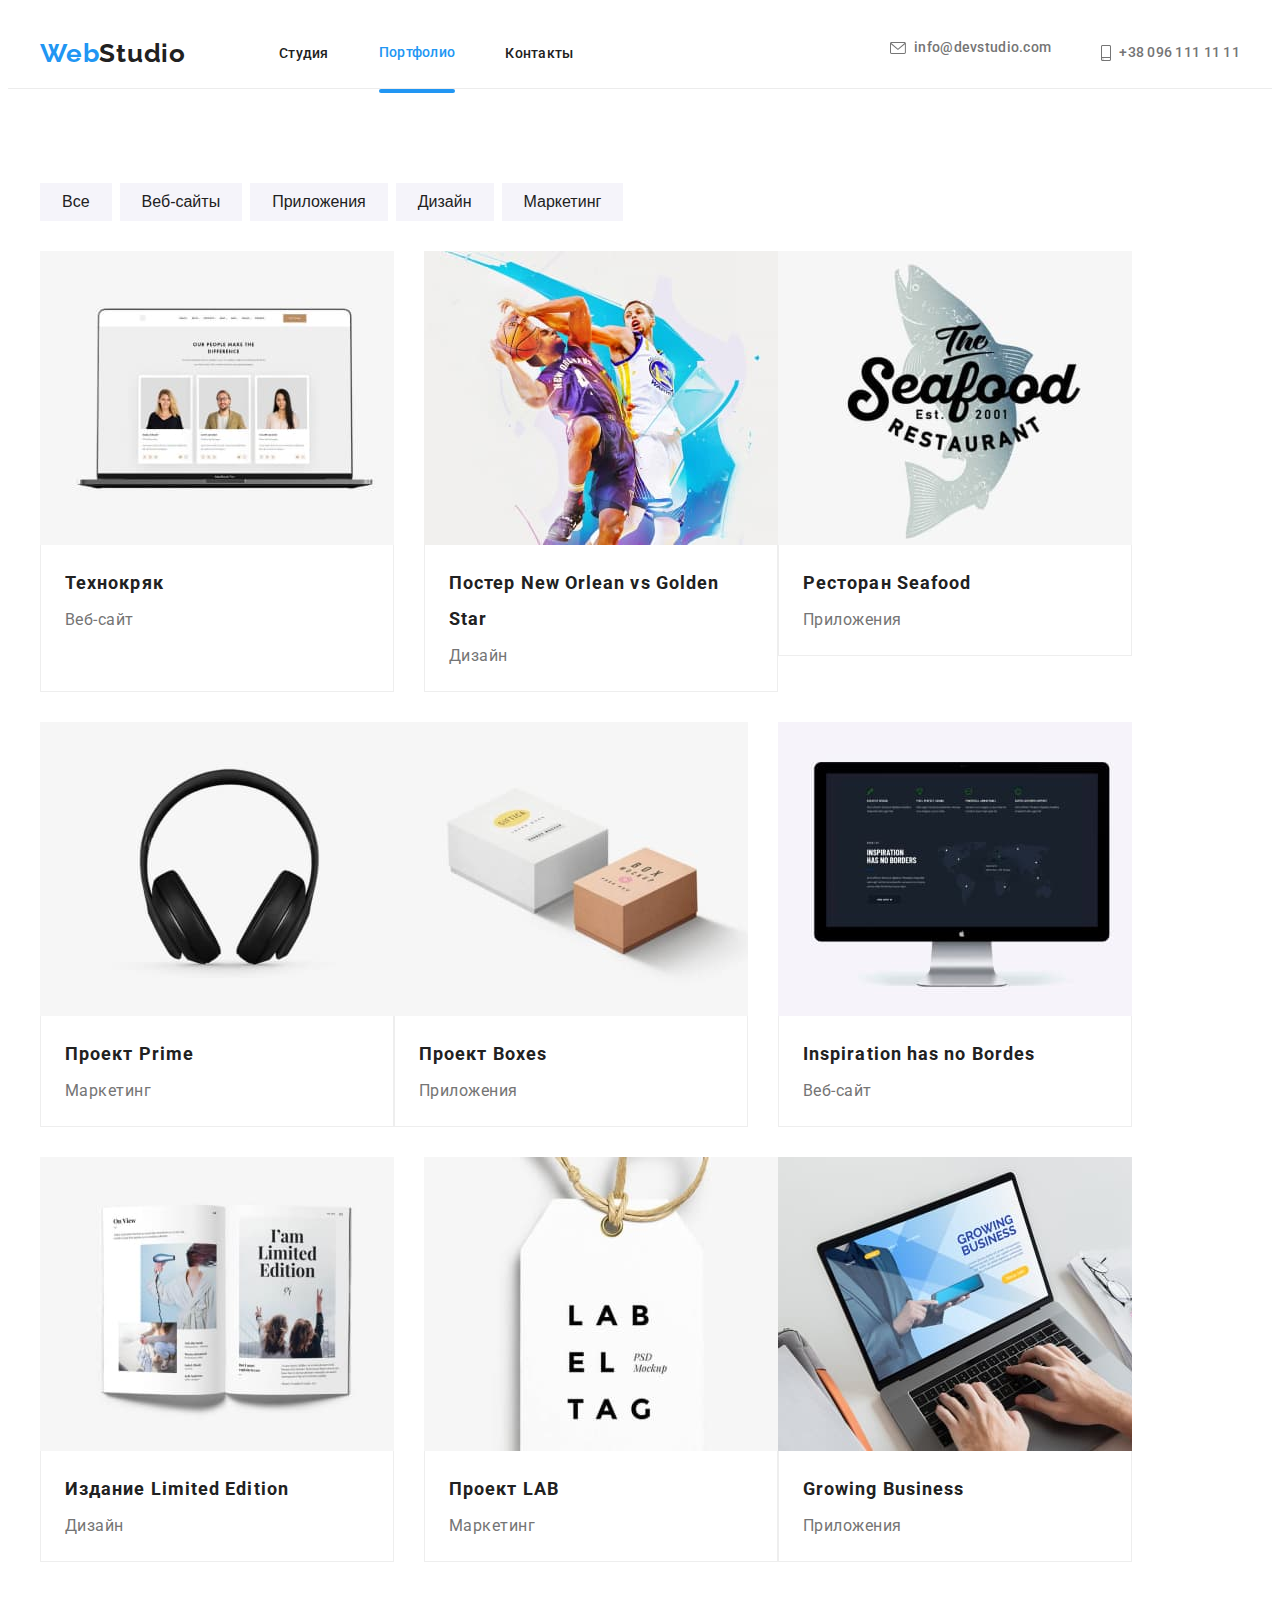
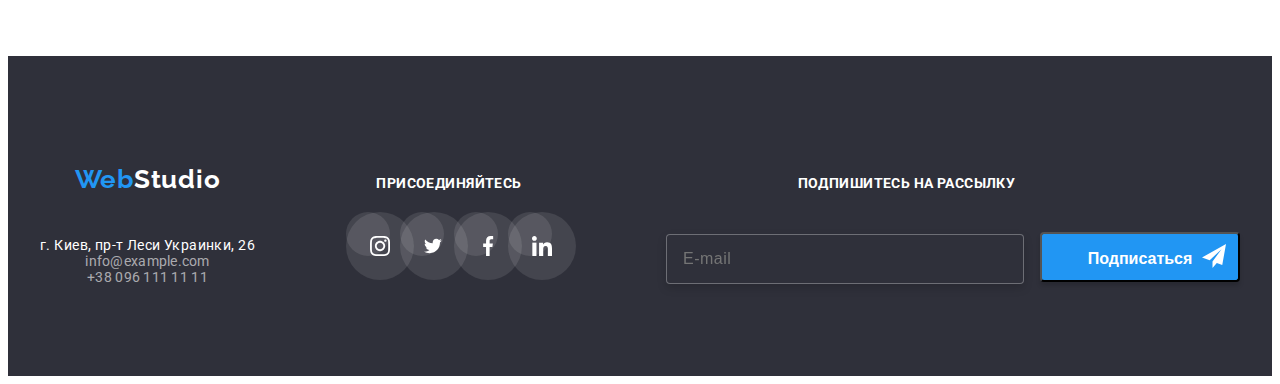
==== commit 09114d1c: "модалка" ====
--- a/portfolio.html
+++ b/portfolio.html
@@ -148,13 +148,13 @@
                     </picture><p class="overlay">Технокряк это современная площадка распространения коронавируса. Компании используют эту платформу для цифрового
                 шпионажа и атак на защищённые сервера конкурентов.</p></div><div class="prime"><h2 class="projects-list-title">Проект Prime</h2><p class="projects-description">Маркетинг</p></div></a></li>
                  <li class="projects-item"><a class="projects-link link" href=""><div class="project-list-img-wrapper"><picture class="picture">
-                        <source srcset="./images/project/project-5-desktop.jpg 1x, ./images/project/project-5-desktop.@2x.jpg 2x"
-                            media="(min-width: 1200px)">
-
-                            <source srcset="./images/project/project-5-tablet.jpg 1x, ./images/project/project-5-tablet.@2x.jpg 2x"
-                                media="(min-width: 768px)">
-
-                        <source srcset="./images/project/project-5-mobile.jpg 1x, ./images/project/project-5-mobile.@2x.jpg 2x"
+                        <source srcset="./images/project/project-5-desktop.jpg 1x, ./images/project/project-5-desktop@2x.jpg 2x"
+                            media="(min-width: 1200px)">
+
+                            <source srcset="./images/project/project-5-tablet.jpg 1x, ./images/project/project-5-tablet@2x.jpg 2x"
+                                media="(min-width: 768px)">
+
+                        <source srcset="./images/project/project-5-mobile.jpg 1x, ./images/project/project-5-mobile@2x.jpg 2x"
                             media="(min-width: 280px)">
                        
                         
@@ -168,7 +168,7 @@
                             <source srcset="./images/project/project-6-tablet.jpg 1x, ./images/project/project-6-tablet@2x.jpg 2x"
                                 media="(min-width: 768px)">
 
-                        <source srcset="./images/project/project-6-mobile.jpg 1x, ./images/project/project-6-mobile.@2x.jpg 2x"
+                        <source srcset="./images/project/project-6-mobile.jpg 1x, ./images/project/project-6-mobile@2x.jpg 2x"
                             media="(min-width: 280px)">
                        
                         
--- a/css/main.min.css
+++ b/css/main.min.css
@@ -1,2 +1,2 @@
-:root{--main-font: "Roboto", sans-serif;--accent-color: #2196f3;--text-color: #212121;--paragraph-color: #757575;--background-color-grey: #2f303a;--text-color-white: #ffffff;--color-btn: #188ce8;--background-color-team-filters: #f5f4fa;--background-color-filters: #eeeeee;--color-footer-link: rgba(255, 255, 255, 0.6);--color-border: #ececec;--color-client-item: #afb1b8;--padding-div-projects: 20px 24px;--color-icon: #afb1b8}.visually-hidden{position:absolute !important;clip:rect(1px 1px 1px 1px);clip:rect(1px, 1px, 1px, 1px);padding:0 !important;border:0 !important;height:1px !important;width:1px !important;overflow:hidden}h1,h2,h3,h4,h5,h6,p{margin-top:0;margin-bottom:0}ul,ol{margin-top:0;margin-bottom:0;padding-left:0}img{display:block}.list{list-style:none}.link{text-decoration:none}body{font-family:var(--main-font);color:var(--text-color)}.conteiner{padding-left:15px;padding-right:15px;border:1px solid red}@media screen and (min-width: 480px){.conteiner{width:450px;margin:0 auto}}@media screen and (min-width: 768px){.conteiner{width:768px}}@media screen and (min-width: 1200px){.conteiner{width:1200px}}.section{padding-top:60px;padding-bottom:60px}@media screen and (min-width: 768px){.section{padding-top:60px;padding-bottom:60px}}@media screen and (min-width: 1200px){.section{padding-top:94px;padding-bottom:94px}}.mobile-menu{z-index:infex 1;position:fixed;top:0;left:0;width:100vw;height:100vh;background-color:#ffffff;overflow:auto;opacity:0;visibility:hidden;pointer-events:none}.mobile-menu.is-open{opacity:1;visibility:visible;pointer-events:auto}.mobile-menu__coose-btn{position:absolute;border:none;background-color:transparent;padding:0;width:40px;height:40px;top:10px;right:0}.mobile-menu__container{display:flex;flex-direction:column;position:relative;padding-left:25px;padding-top:48px;padding-bottom:48px}.mobile-menu__link{font-weight:500;font-size:40px;line-height:1.17;letter-spacing:0.02em;color:#212121}.mobile-menu__contacts-list{margin-top:302px}.mobile-menu__contacts-item:not(:last-child){margin-bottom:32px}.mobile-menu__contacts-tel{font-weight:500;font-size:34px;line-height:1/17;letter-spacing:0.02em;color:var(--accent-color)}.mobile-menu__contacts-mail{font-weight:500;font-size:24px;line-height:1.16;letter-spacing:0.02em;color:var(--paragraph-color)}.mobile-menu__social-list{display:flex;margin-top:64px}.mobile-menu__social-item:not(:last-child){padding-right:10px;border-right:1px solid rgba(33,33,33,0.2)}.mobile-menu__social-item:not(:first-child){padding-left:10px}@media screen and (min-width: 768px){.mobile-menu{display:none}}.part-logo{color:var(--accent-color)}.logo-link{font-family:"Raleway", sans-serif;font-weight:700;font-size:26px;line-height:1.19;letter-spacing:0.03em;color:inherit;animation-duration:2500ms;animation-iteration-count:1}.logo-link-studio{color:var(--text-color-white)}.menu-list__link{font-weight:500;font-size:14px;line-height:1.14;letter-spacing:0.02em;color:inherit;transition:color 250ms cubic-bezier(0.4, 0, 0.2, 1)}.menu-list :hover,.menu-list :focus{color:var(--accent-color)}.backdrop{position:fixed;width:100vw;height:100vh;top:0;left:0;background-color:rgba(0,0,0,0.2);z-index:100;transition:opacity 250ms cubic-bezier(0.4, 0, 0.2, 1),visibility 250ms cubic-bezier(0.4, 0, 0.2, 1)}.is-hidden{opacity:0;visibility:hidden;pointer-events:none}.modal{position:absolute;top:50%;left:50%;transform:translate(-50%, -50%);width:528px;height:581px;padding:40px;border-radius:4px;background-color:var(--text-color-white)}.modal-close-btn{display:flex;justify-content:center;align-items:center;position:absolute;top:8px;right:8px;width:30px;height:30px;border:1px solid rgba(0,0,0,0.1);border-radius:50%;background-color:var(--text-color-white);cursor:pointer}.modal-close-btn:hover .modal-btn-icon,.modal-close-btn:focus .modal-btn-icon{fill:var(--accent-color)}.modal-btn-icon{fill:#000000;transition:fill 250ms cubic-bezier(0.4, 0, 0.2, 1)}.modal-form-head{display:block;font-weight:700;font-size:20px;line-height:1.15;text-align:center;letter-spacing:0.03em;margin-bottom:12px}.modal-form{display:flex;flex-direction:column}.modal-form-text{font-size:12px;line-height:1.16;letter-spacing:0.01em;color:var(--paragraph-color)}.modal-form-text:not(:first-child){margin-top:10px}.modal-form-input{width:100%;height:40px;box-sizing:border-box;border-radius:4px;padding-left:42px;border:1px solid rgba(33,33,33,0.2);transition:border-color 250ms cubic-bezier(0.4, 0, 0.2, 1)}.modal-form-input:focus{border-color:var(--accent-color);outline:none}.modal-form-input:focus+.user-name-icon{fill:var(--accent-color)}.modal-form-input-wrapper{position:relative;display:block;margin-top:4px;margin-bottom:10px}.user-name-icon{display:block;position:absolute;top:50%;left:12px;transform:translateY(-50%)}.modal-form-message{width:100%;height:120px;border:1px solid rgba(33,33,33,0.2);border-radius:4px;resize:none;padding:12px 16px;margin-top:4px;transition:border-color 250ms cubic-bezier(0.4, 0, 0.2, 1)}.modal-form-message:focus{outline:none;border-color:var(--accent-color)}.modal-form-message::placeholder{font-size:14px;line-height:1.14;letter-spacing:0.01em;color:rgba(117,117,117,0.5)}.modal-form-checkbox:checked+.modal-form-checkbox-policy::before{background-image:url(../images/iconcheck.png);border:1px solid var(--accent-color);box-shadow:0px 4px 4px rgba(0,0,0,0.25)}.modal-form-checkbox-policy{font-size:14px;line-height:1.71;margin-top:20px;color:var(--paragraph-color)}.modal-form-checkbox-policy::before{display:inline-block;content:"";vertical-align:middle;width:18px;height:17px;margin-right:7px;margin-left:13px;border:2px solid #212121;border-radius:2px;cursor:pointer;transition:box-shadow 250ms cubic-bezier(0.4, 0, 0.2, 1);transition:background-image 250ms cubic-bezier(0.4, 0, 0.2, 1);transition:border 250ms cubic-bezier(0.4, 0, 0.2, 1)}.modal-form-btn{align-self:center;width:200px;height:50px;padding:10px 32px;margin-top:30px;margin-bottom:40px;border-radius:4px;font-weight:700;font-size:16px;line-height:1.87;color:var(--text-color-white);background-color:var(--accent-color);cursor:pointer;transition:background-color 250ms cubic-bezier(0.4, 0, 0.2, 1)}.modal-form-btn:hover,.modal-form-btn:focus{color:var(--text-color-white);background-color:var(--color-btn)}.header{height:60px}.header-conteiner{display:flex;align-items:center;justify-content:space-between;max-width:450px}.contacts-list{display:none}.menu-list{display:none}.header-menu-btn{border-color:transparent;border:none;padding:0;width:40px;height:40px;fill:black}.header-mobile-menu-icon{fill:currentColor}@media screen and (min-width: 768px){.header-menu-btn{display:none}.header{height:80px}.header-conteiner{display:flex;align-items:center;justify-content:space-between;min-width:768px}.header__navigation{display:flex;align-items:center}.logo-link{margin-right:88px;padding-top:26px;padding-bottom:26px}.menu-list{display:flex;align-items:center}.contacts-list{display:block;align-items:center;font-weight:500;font-size:12px;line-height:1.16;letter-spacing:0.02em;margin-left:84px}.menu-list__link{padding-top:32px;padding-bottom:32px}.contacts-list-item-mail-tel:not(:last-child){margin-bottom:10px}.menu-list__item:not(:last-child){margin-right:50px}.mail-tel-link{display:flex;align-items:center;color:var(--paragraph-color);transition:color 250ms cubic-bezier(0.4, 0, 0.2, 1)}.mail-tel-link:hover,.mail-tel-link:focus{color:var(--accent-color)}.mail-tel-link .header-icons{fill:currentColor;margin-right:8px}.current{color:var(--accent-color);position:relative}.current::after{position:absolute;left:0;margin-top:28px;display:block;content:"";height:4px;width:100%;border-radius:2px;background-color:var(--accent-color)}}@media screen and (min-width: 1200px){.header{border-bottom:1px solid var(--color-border)}.header-conteiner{min-width:1200px}.logo-link{margin-right:93px;padding-top:26px;padding-bottom:26px}.contacts-list{display:flex;align-items:center;font-size:14px;line-height:1.14;letter-spacing:0.02em;margin-left:84px}.mail-tel-link{display:flex;align-items:center;padding-top:32px;padding-bottom:32px;color:var(--paragraph-color);transition:color 250ms cubic-bezier(0.4, 0, 0.2, 1)}.mail-tel-link:hover,.mail-tel-link:focus{color:var(--accent-color)}.contacts-list-item-mail-tel{margin-left:auto}.contacts-list-item-mail-tel:not(:last-child){margin-right:50px}}.current{color:var(--accent-color);position:relative}.current::after{position:absolute;left:0;margin-top:28px;display:block;content:"";height:4px;width:100%;border-radius:2px;background-color:var(--accent-color)}.hero{width:100%;background-color:var(--background-color-grey);text-align:center;padding-top:118px;padding-bottom:118px;margin:0 auto;background-image:linear-gradient(rgba(47,48,58,0.4), rgba(47,48,58,0.4)),url("../images/hero/hero-mobile.jpg");background-size:cover}@media (min-device-pixel-ratio: 2) and (max-width: 767px), (min-resolution: 192dpi) and (max-width: 767px), (min-resolution: 2dppx) and (max-width: 767px){.hero{background-image:url("../images/hero/hero-mobile@2x.jpg")}}@media screen and (min-width: 768px){.hero{background-image:url("../images/hero/hero-tablet.jpg")}}@media (min-device-pixel-ratio: 2) and (min-width: 768px), (min-resolution: 192dpi) and (min-width: 768px), (min-resolution: 2dppx) and (min-width: 768px){.hero{background-image:url("../images/hero/hero-tablet@2x.jpg")}}@media screen and (min-width: 1200px){.hero{background-image:url("../images/hero/hero-desktop.jpg")}}@media (min-device-pixel-ratio: 2) and (min-width: 1200px), (min-resolution: 192dpi) and (min-width: 1200px), (min-resolution: 2dppx) and (min-width: 1200px){.hero{background-image:url("../images/hero/hero-desktop@2x.jpg")}}.hero__title{text-transform:uppercase;font-weight:900;font-size:26px;line-height:1.61;color:var(--text-color-white)}.modal-btn{height:50px;padding:10px 32px;margin-top:30px;border-radius:4px;font-weight:700;font-size:16px;line-height:1.87;color:var(--text-color-white);background-color:var(--accent-color);cursor:pointer;transition:color 250ms cubic-bezier(0.4, 0, 0.2, 1)}.modal-btn:hover,.modal-btn:focus{color:var(--text-color-white);background-color:var(--color-btn)}@media screen and (min-width: 1200px){.hero__title{text-transform:uppercase;font-weight:900;font-size:44px;line-height:1.36;color:var(--text-color-white)}}.description-title{font-weight:700;font-size:14px;line-height:1.14;letter-spacing:0.03em;text-transform:uppercase;margin-bottom:10px;text-align:center}@media screen and (min-width: 768px){.description-title{text-align:left}}.description{margin-top:10px;font-size:14px;line-height:1.71;letter-spacing:0.03em;color:var(--paragraph-color);max-width:450px}@media screen and (min-width: 768px){.description{max-width:354px}}@media screen and (min-width: 1200px){.description{max-width:270px}}.skills-description-icon{display:flex;justify-content:center;align-items:center;max-width:450px;height:120px;margin-bottom:30px;background-color:var(--background-color-team-filters)}@media screen and (min-width: 768px){.skills-description-icon{max-width:354px;height:120px}}@media screen and (min-width: 1200px){.skills-description-icon{max-width:270px;height:120px}}.skills-list{display:flex;flex-direction:column;max-width:450px}.skills-list__description-item:not(:last-child){margin-bottom:30px}@media screen and (min-width: 768px){.skills-list{flex-direction:row;flex-wrap:wrap;min-width:768px}.skills-list__description-item{max-width:354px}.skills-list__description-item:nth-child(2n-1){margin-right:30px}}@media screen and (min-width: 1200px){.skills-list{display:flex;min-width:1200px}.skills-list__description-item{width:270px}.skills-list__description-item:not(:last-child){margin-right:30px}}@media screen and (max-width: 1199px){.about{display:none}}@media screen and (min-width: 1200px){.about{text-align:center}.about-img-list{display:flex;margin-right:-30px}.about-img-list-item:not(:last-child){margin-right:30px}.about-title{font-weight:700;font-size:36px;line-height:1.16;letter-spacing:0.03em;margin-bottom:50px;align-items:center;margin-bottom:50px}.about-img-list-wrapper{position:relative;overflow:hidden}.about-overlay{padding-top:27px;font-weight:700;font-size:14px;line-height:1.14;text-align:center;letter-spacing:0.03em;text-transform:uppercase;color:var(--text-color-white);background-color:rgba(47,48,58,0.8);position:absolute;bottom:0;left:0;width:100%;height:70px}}.team{text-align:center}.team-title{font-weight:700;font-size:36px;line-height:1.16}.team-img{width:100%}.team-list{display:flex;flex-direction:column;max-width:757px;height:100%}.team-list-item{background-color:var(--text-color-white);margin-top:30px;box-shadow:0px 4px 4px rgba(0,0,0,0.25)}.team-list-sub-title{font-weight:500;font-size:16px;line-height:1.18;margin-bottom:10px}.team-list-description{font-size:16px;line-height:1.18;color:var(--paragraph-color)}.team{background-color:var(--background-color-team-filters)}.team-list-link{display:flex;justify-content:space-between;height:44px;margin-top:16px;margin-left:auto;margin-right:auto}.team-link-item{display:block;width:44px;height:44px;background-color:#ffffff;border-radius:50%}.team-link-item:not(:last-child){margin-right:10px}.social-link-icon{display:flex;justify-content:center;align-items:center;width:44px;height:44px;border-radius:50%;transition:background-color 250ms cubic-bezier(0.4, 0, 0.2, 1)}.social-link-icon:hover,.social-link-icon:focus{background-color:var(--accent-color)}.social-link-icon:hover .team-icon,.social-link-icon:focus .team-icon{fill:#ffffff}.team-icon{fill:var(--color-icon);transition:fill 250ms cubic-bezier(0.4, 0, 0.2, 1)}@media screen and (min-width: 768px){.team-list{flex-direction:row;flex-wrap:wrap;min-width:768px}.team-list-item{max-width:354px}.team-list-item:nth-child(2n-1){margin-right:30px}}@media screen and (min-width: 1200px){.team-title{margin-bottom:50px}.team-list{flex-wrap:nowrap}.team-list-item{width:270px;background-color:var(--text-color-white);box-shadow:0px 4px 4px rgba(0,0,0,0.25)}.team-list-item:not(:first-child){margin-left:30px}.team-list-item:nth-child(2n-1){margin-right:0}.team-list-item{margin-top:0}}.team-card-list{padding:30px 32px 30px 32px}.clients{text-align:center}.clients-title{font-weight:700;font-size:28px;line-height:1.17;margin-bottom:30px}.client-list{display:flex;flex-wrap:wrap;justify-content:center;align-items:center;margin-left:-30px;margin-top:-30px}.client-item{margin-left:30px;margin-top:30px;flex-basis:calc((100% - 60px) / 2)}.client-link{display:flex;justify-content:center;align-items:center;max-width:210px;height:92px;border:1px solid #afb1b8;transition:border 250ms cubic-bezier(0.4, 0, 0.2, 1)}.client-link:hover,.client-link:focus{border:1px solid #2196f3}.client-link:hover .client-icon,.client-link:focus .client-icon{fill:var(--accent-color)}.client-icon{fill:#afb1b8;transition:fill 250ms cubic-bezier(0.4, 0, 0.2, 1)}@media screen and (min-width: 768px){.client-item{flex-basis:calc((100% - 90px) / 3)}.client-link{max-width:226px;height:92px}}@media screen and (min-width: 1200px){.client-item{flex-basis:calc((100% - 180px) / 6)}.clients-title{font-size:36px;line-height:1.16;margin-bottom:50px}.client-link{max-width:170px;height:92px}}.filters-list{justify-content:flex-start;display:flex;flex-wrap:wrap;margin-right:-8px;margin-bottom:-15px}.filters-list-item{margin-right:8px;margin-bottom:15px}.filters-list-item:not(nth-child(3n)){margin-right:8px}.filters-list-btn{height:38px;padding:6px 22px;font-weight:500;font-size:16px;line-height:1.62;border:none;background-color:var(--background-color-team-filters);color:var(--text-color);transition:background-color 250ms cubic-bezier(0.4, 0, 0.2, 1),box-shadow 250ms cubic-bezier(0.4, 0, 0.2, 1),color 250ms cubic-bezier(0.4, 0, 0.2, 1)}.filters-list-btn:hover,.filters-list-btn:focus{color:var(--text-color-white);background-color:var(--accent-color);box-shadow:0px 4px 4px rgba(0,0,0,0.25);cursor:pointer}.projects-list{display:flex;flex-direction:column;flex-wrap:wrap}.projects-list-title{margin-bottom:4px;font-weight:700;font-size:18px;line-height:2;letter-spacing:0.06em;color:inherit}.projects-description{font-size:16px;line-height:1.87;letter-spacing:0.03em;color:var(--paragraph-color)}.projects-item{width:100%;margin-right:30px;margin-top:30px;background-color:var(--text-color-white)}.projects-item:hover,.projects-item:focus{box-shadow:0px 4px 4px rgba(0,0,0,0.25)}.tecno{padding:var(--padding-div-projects);border-bottom:1px solid var(--background-color-filters);border-left:1px solid var(--background-color-filters);border-right:1px solid var(--background-color-filters)}.neworlean{padding:var(--padding-div-projects);border-bottom:1px solid var(--background-color-filters);border-left:1px solid var(--background-color-filters);border-right:1px solid var(--background-color-filters)}.seafood{padding:var(--padding-div-projects);border-bottom:1px solid var(--background-color-filters);border-left:1px solid var(--background-color-filters);border-right:1px solid var(--background-color-filters)}.prime{padding:var(--padding-div-projects);border-bottom:1px solid var(--background-color-filters);border-left:1px solid var(--background-color-filters);border-right:1px solid var(--background-color-filters)}.boxes{padding:var(--padding-div-projects);border-bottom:1px solid var(--background-color-filters);border-left:1px solid var(--background-color-filters);border-right:1px solid var(--background-color-filters)}.bordes{padding:var(--padding-div-projects);border-bottom:1px solid var(--background-color-filters);border-left:1px solid var(--background-color-filters);border-right:1px solid var(--background-color-filters)}.limited-edition{padding:var(--padding-div-projects);border-bottom:1px solid var(--background-color-filters);border-left:1px solid var(--background-color-filters);border-right:1px solid var(--background-color-filters)}.lab{padding:var(--padding-div-projects);border-bottom:1px solid var(--background-color-filters);border-left:1px solid var(--background-color-filters);border-right:1px solid var(--background-color-filters)}.growing-business{padding:var(--padding-div-projects);border-bottom:1px solid var(--background-color-filters);border-left:1px solid var(--background-color-filters);border-right:1px solid var(--background-color-filters)}.project-list-img-wrapper{position:relative;overflow:hidden}.overlay{font-size:18px;line-height:1.55;letter-spacing:0.03em;padding:63px 24px;color:var(--text-color-white);background-color:rgba(33,150,243,0.9);position:absolute;top:0;left:0;width:100%;height:100%;transform:translateY(100%);transition:transform 250ms cubic-bezier(0.4, 0, 0.2, 1)}.projects-link{color:var(--text-color)}.projects-link:hover .overlay,.projects-link:focus .overlay{transform:translateY(0%)}@media screen and (min-width: 768px){.filters-list{display:flex;flex-wrap:nowrap}.projects-list{display:flex;flex-wrap:wrap;min-width:768px}.projects-item :nth-child(2n-1){margin-right:30px}.projects-item{background-color:var(--text-color-white)}.projects-item:hover,.projects-item:focus{box-shadow:0px 4px 4px rgba(0,0,0,0.25)}}.footer{background-color:var(--background-color-grey);padding-top:60px;padding-bottom:60px}.logo-footer{display:flex;justify-content:center;margin-bottom:20px}.footer-div{display:flex;flex-direction:column;align-items:center}.address-div{max-width:232px;align-items:center}.address{text-align:center;font-style:normal;font-size:14px;line-height:0.58;letter-spacing:0.03em;color:var(--text-color-white);margin-top:20px}.footer-title{font-weight:700;font-size:14px;line-height:1.14;letter-spacing:0.03em;text-transform:uppercase;color:var(--text-color-white);margin-bottom:20px}.footer-feedback{display:flex;flex-direction:column;margin-top:20px;align-items:center}.footer-form-field{font-weight:700;font-size:14px;line-height:1.14;letter-spacing:0.03em;text-transform:uppercase;color:var(--text-color-white)}.footer-social-link-icon{display:flex;justify-content:center;align-items:center;padding:12px;width:44px;height:44px;background:rgba(255,255,255,0.1);border-radius:50%;transition:background-color 250ms cubic-bezier(0.4, 0, 0.2, 1)}.footer-icon{fill:var(--text-color-white)}.footer-form-email{font-size:16px;line-height:1.25;letter-spacing:0.03em;background-color:var(--background-color-grey);color:rgba(255,255,255,0.6);width:100%;height:50px;padding:15px 0 15px 16px;border:1px solid rgba(255,255,255,0.3);border-radius:4px;box-sizing:border-box}.footer-form-btn{position:relative;width:200px;height:50px;padding:10px 28px;font-weight:700;font-size:16px;line-height:1.87;background:var(--accent-color);box-shadow:0px 4px 4px rgba(0,0,0,0.15);border-radius:4px;color:var(--text-color-white);cursor:pointer;margin-top:20px}.footer-form-icon{position:absolute;top:13;right:13.8;margin-left:10px;fill:var(--text-color-white)}.footer-list{display:flex;justify-content:space-between}.footer-contacts{margin-top:60px;margin-bottom:60px}.footer-contacts-list{font-weight:400;font-size:14px;line-height:0.58;letter-spacing:0.02em;margin-top:8px}.footer-contacts-list:hover,.footer-contacts-list:focus{color:var(--accent-color)}.footer-contacts-list-item{display:flex;justify-content:center;margin-top:8px;margin-bottom:8px}.footer-tel-link{color:var(--color-footer-link);transition:color 250ms cubic-bezier(0.4, 0, 0.2, 1)}.footer-mail-link{color:var(--color-footer-link);transition:color 250ms cubic-bezier(0.4, 0, 0.2, 1)}.footer-link-item{display:block;width:44px;height:44px;background:rgba(255,255,255,0.1);border-radius:50%}.footer-link-item:not(:last-child){margin-right:10px}.footer-title{text-align:center;font-weight:700;font-size:14px;line-height:1.14;letter-spacing:0.03em;text-transform:uppercase;color:var(--text-color-white)}
+:root{--main-font: "Roboto", sans-serif;--accent-color: #2196f3;--text-color: #212121;--paragraph-color: #757575;--background-color-grey: #2f303a;--text-color-white: #ffffff;--color-btn: #188ce8;--background-color-team-filters: #f5f4fa;--background-color-filters: #eeeeee;--color-footer-link: rgba(255, 255, 255, 0.6);--color-border: #ececec;--color-client-item: #afb1b8;--padding-div-projects: 20px 24px;--color-icon: #afb1b8}.visually-hidden{position:absolute !important;clip:rect(1px 1px 1px 1px);clip:rect(1px, 1px, 1px, 1px);padding:0 !important;border:0 !important;height:1px !important;width:1px !important;overflow:hidden}h1,h2,h3,h4,h5,h6,p{margin-top:0;margin-bottom:0}ul,ol{margin-top:0;margin-bottom:0;padding-left:0}img{display:block}.list{list-style:none}.link{text-decoration:none}body{font-family:var(--main-font);color:var(--text-color)}.conteiner{padding-left:15px;padding-right:15px}@media screen and (min-width: 480px){.conteiner{width:450px;margin:0 auto}}@media screen and (min-width: 768px){.conteiner{width:768px}}@media screen and (min-width: 1200px){.conteiner{width:1200px}}.section{padding-top:60px;padding-bottom:60px}@media screen and (min-width: 768px){.section{padding-top:60px;padding-bottom:60px}}@media screen and (min-width: 1200px){.section{padding-top:94px;padding-bottom:94px}}.mobile-menu{z-index:1;position:fixed;top:0;left:0;width:100vw;height:100vh;background-color:#ffffff;overflow:auto;opacity:0;visibility:hidden;pointer-events:none}.mobile-menu.is-open{opacity:1;visibility:visible;pointer-events:auto}.mobile-menu__coose-btn{position:absolute;border:none;background-color:transparent;padding:0;width:40px;height:40px;top:10px;right:0}.mobile-menu__container{display:flex;flex-direction:column;position:relative;padding-left:25px;padding-top:48px;padding-bottom:48px}.mobile-menu__link{font-weight:500;font-size:40px;line-height:1.17;letter-spacing:0.02em;color:#212121}.mobile-menu__contacts-list{margin-top:302px}.mobile-menu__contacts-item:not(:last-child){margin-bottom:32px}.mobile-menu__contacts-tel{font-weight:500;font-size:34px;line-height:1/17;letter-spacing:0.02em;color:var(--accent-color)}.mobile-menu__contacts-mail{font-weight:500;font-size:24px;line-height:1.16;letter-spacing:0.02em;color:var(--paragraph-color)}.mobile-menu__social-list{display:flex;margin-top:64px}.mobile-menu__social-item:not(:last-child){padding-right:10px;border-right:1px solid rgba(33,33,33,0.2)}.mobile-menu__social-item:not(:first-child){padding-left:10px}@media screen and (min-width: 768px){.mobile-menu{display:none}}.part-logo{color:var(--accent-color)}.logo-link{font-family:"Raleway", sans-serif;font-weight:700;font-size:26px;line-height:1.19;letter-spacing:0.03em;color:inherit;animation-duration:2500ms;animation-iteration-count:1}.logo-link-studio{color:var(--text-color-white)}.menu-list__link{font-weight:500;font-size:14px;line-height:1.14;letter-spacing:0.02em;color:inherit;transition:color 250ms cubic-bezier(0.4, 0, 0.2, 1)}.menu-list :hover,.menu-list :focus{color:var(--accent-color)}.backdrop{position:fixed;width:100vw;height:100vh;top:0;left:0;background-color:rgba(0,0,0,0.2);z-index:100;transition:opacity 250ms cubic-bezier(0.4, 0, 0.2, 1),visibility 250ms cubic-bezier(0.4, 0, 0.2, 1)}.is-hidden{opacity:0;visibility:hidden;pointer-events:none}.modal{position:absolute;top:50%;left:50%;transform:translate(-50%, -50%);max-width:450px;max-height:609px;padding:40px;border-radius:4px;background-color:var(--text-color-white);overflow:auto}.modal-close-btn{display:flex;justify-content:center;align-items:center;position:absolute;top:8px;right:8px;width:30px;height:30px;border:1px solid rgba(0,0,0,0.1);border-radius:50%;background-color:var(--text-color-white);cursor:pointer}.modal-close-btn:hover .modal-btn-icon,.modal-close-btn:focus .modal-btn-icon{fill:var(--accent-color)}.modal-btn-icon{fill:#000000;transition:fill 250ms cubic-bezier(0.4, 0, 0.2, 1)}@media screen and (min-width: 1200px){.modal{width:528px;height:581px}}.modal-form-head{display:block;font-weight:700;font-size:20px;line-height:1.15;text-align:center;letter-spacing:0.03em;margin-bottom:12px}.modal-form{display:flex;flex-direction:column}.modal-form-text{font-size:12px;line-height:1.16;letter-spacing:0.01em;color:var(--paragraph-color)}.modal-form-text:not(:first-child){margin-top:10px}.modal-form-input{width:100%;height:40px;box-sizing:border-box;border-radius:4px;padding-left:42px;border:1px solid rgba(33,33,33,0.2);transition:border-color 250ms cubic-bezier(0.4, 0, 0.2, 1)}.modal-form-input:focus{border-color:var(--accent-color);outline:none}.modal-form-input:focus+.user-name-icon{fill:var(--accent-color)}.modal-form-input-wrapper{position:relative;display:block;margin-top:4px;margin-bottom:10px}.user-name-icon{display:block;position:absolute;top:50%;left:12px;transform:translateY(-50%)}.modal-form-message{width:100%;height:120px;border:1px solid rgba(33,33,33,0.2);border-radius:4px;resize:none;padding:12px 16px;margin-top:4px;transition:border-color 250ms cubic-bezier(0.4, 0, 0.2, 1)}.modal-form-message:focus{outline:none;border-color:var(--accent-color)}.modal-form-message::placeholder{font-size:14px;line-height:1.14;letter-spacing:0.01em;color:rgba(117,117,117,0.5)}.modal-form-checkbox:checked+.modal-form-checkbox-policy::before{background-image:url(../images/iconcheck.png);border:1px solid var(--accent-color);box-shadow:0px 4px 4px rgba(0,0,0,0.25)}.modal-form-checkbox-policy{font-size:14px;line-height:1.71;margin-top:20px;color:var(--paragraph-color)}.modal-form-checkbox-policy::before{display:inline-block;content:"";vertical-align:middle;width:18px;height:17px;margin-right:7px;margin-left:13px;border:2px solid #212121;border-radius:2px;cursor:pointer;transition:box-shadow 250ms cubic-bezier(0.4, 0, 0.2, 1);transition:background-image 250ms cubic-bezier(0.4, 0, 0.2, 1);transition:border 250ms cubic-bezier(0.4, 0, 0.2, 1)}.modal-form-btn{align-self:center;width:200px;height:50px;padding:10px 32px;margin-top:30px;margin-bottom:40px;border-radius:4px;font-weight:700;font-size:16px;line-height:1.87;color:var(--text-color-white);background-color:var(--accent-color);cursor:pointer;transition:background-color 250ms cubic-bezier(0.4, 0, 0.2, 1)}.modal-form-btn:hover,.modal-form-btn:focus{color:var(--text-color-white);background-color:var(--color-btn)}.header{height:60px}.header-conteiner{display:flex;align-items:center;justify-content:space-between;max-width:450px}.contacts-list{display:none}.menu-list{display:none}.header-menu-btn{border-color:transparent;border:none;padding:0;width:40px;height:40px;fill:black}.header-mobile-menu-icon{fill:currentColor}@media screen and (min-width: 768px){.header-menu-btn{display:none}.header{height:80px}.header-conteiner{display:flex;align-items:center;justify-content:space-between;min-width:768px}.header__navigation{display:flex;align-items:center}.logo-link{margin-right:88px;padding-top:26px;padding-bottom:26px}.menu-list{display:flex;align-items:center}.contacts-list{display:block;align-items:center;font-weight:500;font-size:12px;line-height:1.16;letter-spacing:0.02em;margin-left:84px}.menu-list__link{padding-top:32px;padding-bottom:32px}.contacts-list-item-mail-tel:not(:last-child){margin-bottom:10px}.menu-list__item:not(:last-child){margin-right:50px}.mail-tel-link{display:flex;align-items:center;color:var(--paragraph-color);transition:color 250ms cubic-bezier(0.4, 0, 0.2, 1)}.mail-tel-link:hover,.mail-tel-link:focus{color:var(--accent-color)}.mail-tel-link .header-icons{fill:currentColor;margin-right:8px}.current::after{position:absolute;left:0}.current{color:var(--accent-color);position:relative}.current::after{position:absolute;left:0;margin-top:28px;display:block;content:"";height:4px;width:100%;border-radius:2px;background-color:var(--accent-color)}}@media screen and (min-width: 1200px){.header{border-bottom:1px solid var(--color-border)}.header-conteiner{min-width:1200px}.logo-link{margin-right:93px;padding-top:26px;padding-bottom:26px}.contacts-list{display:flex;align-items:center;font-size:14px;line-height:1.14;letter-spacing:0.02em;margin-left:84px}.mail-tel-link{display:flex;align-items:center;padding-top:32px;padding-bottom:32px;color:var(--paragraph-color);transition:color 250ms cubic-bezier(0.4, 0, 0.2, 1)}.mail-tel-link:hover,.mail-tel-link:focus{color:var(--accent-color)}.contacts-list-item-mail-tel{margin-left:auto}.contacts-list-item-mail-tel:not(:last-child){margin-right:50px}}.hero{width:100%;background-color:var(--background-color-grey);text-align:center;padding-top:118px;padding-bottom:118px;margin:0 auto;background-image:linear-gradient(rgba(47,48,58,0.4), rgba(47,48,58,0.4)),url("../images/hero/hero-mobile.jpg");background-size:cover}@media (min-device-pixel-ratio: 2) and (max-width: 767px), (min-resolution: 192dpi) and (max-width: 767px), (min-resolution: 2dppx) and (max-width: 767px){.hero{background-image:url("../images/hero/hero-mobile@2x.jpg")}}@media screen and (min-width: 768px){.hero{background-image:url("../images/hero/hero-tablet.jpg")}}@media (min-device-pixel-ratio: 2) and (min-width: 768px), (min-resolution: 192dpi) and (min-width: 768px), (min-resolution: 2dppx) and (min-width: 768px){.hero{background-image:url("../images/hero/hero-tablet@2x.jpg")}}@media screen and (min-width: 1200px){.hero{background-image:url("../images/hero/hero-desktop.jpg")}}@media (min-device-pixel-ratio: 2) and (min-width: 1200px), (min-resolution: 192dpi) and (min-width: 1200px), (min-resolution: 2dppx) and (min-width: 1200px){.hero{background-image:url("../images/hero/hero-desktop@2x.jpg")}}.hero__title{text-transform:uppercase;font-weight:900;font-size:26px;line-height:1.61;color:var(--text-color-white)}.modal-btn{height:50px;padding:10px 32px;margin-top:30px;border-radius:4px;font-weight:700;font-size:16px;line-height:1.87;color:var(--text-color-white);background-color:var(--accent-color);cursor:pointer;transition:color 250ms cubic-bezier(0.4, 0, 0.2, 1)}.modal-btn:hover,.modal-btn:focus{color:var(--text-color-white);background-color:var(--color-btn)}@media screen and (min-width: 1200px){.hero__title{text-transform:uppercase;font-weight:900;font-size:44px;line-height:1.36;color:var(--text-color-white)}}.description-title{font-weight:700;font-size:14px;line-height:1.14;letter-spacing:0.03em;text-transform:uppercase;margin-bottom:10px;text-align:center}@media screen and (min-width: 768px){.description-title{text-align:left}}.description{margin-top:10px;font-size:14px;line-height:1.71;letter-spacing:0.03em;color:var(--paragraph-color);max-width:450px}@media screen and (min-width: 768px){.description{max-width:354px}}@media screen and (min-width: 1200px){.description{max-width:270px}}.skills-description-icon{display:flex;justify-content:center;align-items:center;max-width:450px;height:120px;margin-bottom:30px;background-color:var(--background-color-team-filters)}@media screen and (min-width: 768px){.skills-description-icon{max-width:354px;height:120px}}@media screen and (min-width: 1200px){.skills-description-icon{max-width:270px;height:120px}}.skills-list{display:flex;flex-direction:column;max-width:450px}.skills-list__description-item:not(:last-child){margin-bottom:30px}@media screen and (min-width: 768px){.skills-list{flex-direction:row;flex-wrap:wrap;min-width:768px}.skills-list__description-item{max-width:354px}.skills-list__description-item:nth-child(2n-1){margin-right:30px}}@media screen and (min-width: 1200px){.skills-list{display:flex;min-width:1200px}.skills-list__description-item{width:270px}.skills-list__description-item:not(:last-child){margin-right:30px}}@media screen and (max-width: 1199px){.about{display:none}}@media screen and (min-width: 1200px){.about{text-align:center}.about-img-list{display:flex;margin-right:-30px}.about-img-list-item:not(:last-child){margin-right:30px}.about-title{font-weight:700;font-size:36px;line-height:1.16;letter-spacing:0.03em;margin-bottom:50px;align-items:center;margin-bottom:50px}.about-img-list-wrapper{position:relative;overflow:hidden}.about-overlay{padding-top:27px;font-weight:700;font-size:14px;line-height:1.14;text-align:center;letter-spacing:0.03em;text-transform:uppercase;color:var(--text-color-white);background-color:rgba(47,48,58,0.8);position:absolute;bottom:0;left:0;width:100%;height:70px}}.team{text-align:center}.team-title{font-weight:700;font-size:36px;line-height:1.16}.team-img{width:100%}.team-list{display:flex;flex-direction:column;max-width:757px;height:100%}.team-list-item{background-color:var(--text-color-white);margin-top:30px;box-shadow:0px 4px 4px rgba(0,0,0,0.25)}.team-list-sub-title{font-weight:500;font-size:16px;line-height:1.18;margin-bottom:10px}.team-list-description{font-size:16px;line-height:1.18;color:var(--paragraph-color)}.team{background-color:var(--background-color-team-filters)}.team-list-link{display:flex;justify-content:space-between;height:44px;margin-top:16px;margin-left:auto;margin-right:auto}.team-link-item{display:block;width:44px;height:44px;background-color:#ffffff;border-radius:50%}.team-link-item:not(:last-child){margin-right:10px}.social-link-icon{display:flex;justify-content:center;align-items:center;width:44px;height:44px;border-radius:50%;transition:background-color 250ms cubic-bezier(0.4, 0, 0.2, 1)}.social-link-icon:hover,.social-link-icon:focus{background-color:var(--accent-color)}.social-link-icon:hover .team-icon,.social-link-icon:focus .team-icon{fill:#ffffff}.team-icon{fill:var(--color-icon);transition:fill 250ms cubic-bezier(0.4, 0, 0.2, 1)}@media screen and (min-width: 768px){.team-list{flex-direction:row;flex-wrap:wrap;min-width:768px}.team-list-item{max-width:354px}.team-list-item:nth-child(2n-1){margin-right:30px}}@media screen and (min-width: 1200px){.team-title{margin-bottom:50px}.team-list{flex-wrap:nowrap}.team-list-item{width:270px;background-color:var(--text-color-white);box-shadow:0px 4px 4px rgba(0,0,0,0.25)}.team-list-item:not(:first-child){margin-left:30px}.team-list-item:nth-child(2n-1){margin-right:0}.team-list-item{margin-top:0}}.team-card-list{padding:30px 32px 30px 32px}.clients{text-align:center}.clients-title{font-weight:700;font-size:28px;line-height:1.17;margin-bottom:30px}.client-list{display:flex;flex-wrap:wrap;justify-content:center;align-items:center;margin-left:-30px;margin-top:-30px}.client-item{margin-left:30px;margin-top:30px;flex-basis:calc((100% - 60px) / 2)}.client-link{display:flex;justify-content:center;align-items:center;max-width:210px;height:92px;border:1px solid #afb1b8;transition:border 250ms cubic-bezier(0.4, 0, 0.2, 1)}.client-link:hover,.client-link:focus{border:1px solid #2196f3}.client-link:hover .client-icon,.client-link:focus .client-icon{fill:var(--accent-color)}.client-icon{fill:#afb1b8;transition:fill 250ms cubic-bezier(0.4, 0, 0.2, 1)}@media screen and (min-width: 768px){.client-item{flex-basis:calc((100% - 90px) / 3)}.client-link{max-width:226px;height:92px}}@media screen and (min-width: 1200px){.client-item{flex-basis:calc((100% - 180px) / 6)}.clients-title{font-size:36px;line-height:1.16;margin-bottom:50px}.client-link{max-width:170px;height:92px}}.picture{width:100%}.filters-list{justify-content:flex-start;display:flex;flex-wrap:wrap;margin-right:-8px;margin-bottom:-15px}.filters-list-item{margin-right:8px;margin-bottom:15px}.filters-list-item:not(nth-child(3n)){margin-right:8px}.filters-list-btn{height:38px;padding:6px 22px;font-weight:500;font-size:16px;line-height:1.62;border:none;background-color:var(--background-color-team-filters);color:var(--text-color);transition:background-color 250ms cubic-bezier(0.4, 0, 0.2, 1),box-shadow 250ms cubic-bezier(0.4, 0, 0.2, 1),color 250ms cubic-bezier(0.4, 0, 0.2, 1)}.filters-list-btn:hover,.filters-list-btn:focus{color:var(--text-color-white);background-color:var(--accent-color);box-shadow:0px 4px 4px rgba(0,0,0,0.25);cursor:pointer}.projects-list{display:flex;flex-direction:column;flex-wrap:wrap;height:100%}.projects-list-title{margin-bottom:4px;font-weight:700;font-size:18px;line-height:2;letter-spacing:0.06em;color:inherit}.projects-description{font-size:16px;line-height:1.87;letter-spacing:0.03em;color:var(--paragraph-color)}.projects-item{width:100%;margin-top:30px;background-color:var(--text-color-white)}.projects-item:hover,.projects-item:focus{box-shadow:0px 4px 4px rgba(0,0,0,0.25)}.tecno{padding:var(--padding-div-projects);border-bottom:1px solid var(--background-color-filters);border-left:1px solid var(--background-color-filters);border-right:1px solid var(--background-color-filters);flex-grow:1}.neworlean{padding:var(--padding-div-projects);border-bottom:1px solid var(--background-color-filters);border-left:1px solid var(--background-color-filters);border-right:1px solid var(--background-color-filters)}.seafood{padding:var(--padding-div-projects);border-bottom:1px solid var(--background-color-filters);border-left:1px solid var(--background-color-filters);border-right:1px solid var(--background-color-filters)}.prime{padding:var(--padding-div-projects);border-bottom:1px solid var(--background-color-filters);border-left:1px solid var(--background-color-filters);border-right:1px solid var(--background-color-filters)}.boxes{padding:var(--padding-div-projects);border-bottom:1px solid var(--background-color-filters);border-left:1px solid var(--background-color-filters);border-right:1px solid var(--background-color-filters)}.bordes{padding:var(--padding-div-projects);border-bottom:1px solid var(--background-color-filters);border-left:1px solid var(--background-color-filters);border-right:1px solid var(--background-color-filters)}.limited-edition{padding:var(--padding-div-projects);border-bottom:1px solid var(--background-color-filters);border-left:1px solid var(--background-color-filters);border-right:1px solid var(--background-color-filters)}.lab{padding:var(--padding-div-projects);border-bottom:1px solid var(--background-color-filters);border-left:1px solid var(--background-color-filters);border-right:1px solid var(--background-color-filters)}.growing-business{padding:var(--padding-div-projects);border-bottom:1px solid var(--background-color-filters);border-left:1px solid var(--background-color-filters);border-right:1px solid var(--background-color-filters)}.project-list-img-wrapper{position:relative;overflow:hidden}.overlay{font-size:18px;line-height:1.55;letter-spacing:0.03em;padding:63px 24px;color:var(--text-color-white);background-color:rgba(33,150,243,0.9);position:absolute;top:0;left:0;width:100%;height:100%;transform:translateY(100%);transition:transform 250ms cubic-bezier(0.4, 0, 0.2, 1)}.projects-link{color:var(--text-color);display:flex;flex-direction:column;height:100%;color:var(--text-color)}.projects-link:hover .overlay,.projects-link:focus .overlay{transform:translateY(0%)}@media screen and (min-width: 768px){.filters-list{display:flex;flex-wrap:nowrap}.projects-list{display:flex;flex-direction:row;flex-wrap:wrap;min-width:768px}.projects-item{max-width:354px}.projects-item:nth-child(2n-1){margin-right:30px}.projects-item{background-color:var(--text-color-white)}.projects-item:hover,.projects-item:focus{box-shadow:0px 4px 4px rgba(0,0,0,0.25)}}.footer{background-color:var(--background-color-grey);padding-top:60px;padding-bottom:60px}.logo-footer{display:flex;justify-content:center;margin:0 auto}.footer-div{display:flex;flex-direction:column;align-items:center}.address-div{max-width:232px;align-items:center}.address{text-align:center;font-style:normal;font-size:14px;line-height:0.58;letter-spacing:0.03em;color:var(--text-color-white);margin-top:20px}.footer-title{font-weight:700;font-size:14px;line-height:1.14;letter-spacing:0.03em;text-transform:uppercase;color:var(--text-color-white);margin-bottom:20px}.footer-feedback{text-align:center;margin-top:20px}.footer-form{text-align:center}.footer-form-field{font-weight:700;font-size:14px;line-height:1.14;letter-spacing:0.03em;text-transform:uppercase;color:var(--text-color-white)}.footer-social-link-icon{display:flex;justify-content:center;align-items:center;padding:12px;width:44px;height:44px;background:rgba(255,255,255,0.1);border-radius:50%;transition:background-color 250ms cubic-bezier(0.4, 0, 0.2, 1)}.footer-icon{fill:var(--text-color-white)}.footer-form-email{font-size:16px;line-height:1.25;letter-spacing:0.03em;background-color:var(--background-color-grey);color:rgba(255,255,255,0.6);width:100%;height:50px;padding:15px 0 15px 16px;border:1px solid rgba(255,255,255,0.3);border-radius:4px;box-sizing:border-box}.footer-form-btn{position:relative;width:200px;height:50px;padding:10px 28px;font-weight:700;font-size:16px;line-height:1.87;background:var(--accent-color);box-shadow:0px 4px 4px rgba(0,0,0,0.15);border-radius:4px;color:var(--text-color-white);cursor:pointer;margin-top:20px}.footer-form-icon{position:absolute;top:13;right:13.8;margin-left:10px;fill:var(--text-color-white)}.footer-list{display:flex;justify-content:space-between}.footer-contacts{margin-top:60px;margin-bottom:60px}.footer-contacts-list{font-weight:400;font-size:14px;line-height:0.58;letter-spacing:0.02em;margin-top:8px}.footer-contacts-list:hover,.footer-contacts-list:focus{color:var(--accent-color)}.footer-contacts-list-item{display:flex;justify-content:center;margin-top:8px;margin-bottom:8px}.footer-tel-link{color:var(--color-footer-link);transition:color 250ms cubic-bezier(0.4, 0, 0.2, 1)}.footer-mail-link{color:var(--color-footer-link);transition:color 250ms cubic-bezier(0.4, 0, 0.2, 1)}.footer-link-item{display:block;width:44px;height:44px;background:rgba(255,255,255,0.1);border-radius:50%}.footer-link-item:not(:last-child){margin-right:10px}.footer-title{text-align:center;font-weight:700;font-size:14px;line-height:1.14;letter-spacing:0.03em;text-transform:uppercase;color:var(--text-color-white)}@media screen and (min-width: 768px){.footer-div{align-items:stretch}.footer-div-link{display:flex;justify-content:space-between;align-items:center}}@media screen and (min-width: 1200px){.footer-div{flex-direction:row;display:flex;align-items:baseline;justify-content:space-between}.address-div{margin-right:70px}.footer-form-email{font-size:16px;line-height:1.25;letter-spacing:0.03em;background-color:var(--background-color-grey);color:rgba(255,255,255,0.6);width:358px;height:50px;padding:16px 0 16px 16px;margin-right:12px;margin-left:93px;border:1px solid rgba(255,255,255,0.3);border-radius:4px;box-sizing:border-box;filter:drop-shadow(0px 4px 4px rgba(0,0,0,0.15));transition:border 250ms cubic-bezier(0.4, 0, 0.2, 1)}.footer-form-email:focus,.footer-form-email:hover{border:1px solid rgba(33,150,243,0.3);outline:none}.footer-form-btn{position:relative;width:200px;height:50px;padding:10px 28px;font-weight:700;font-size:16px;line-height:1.87;background:var(--accent-color);box-shadow:0px 4px 4px rgba(0,0,0,0.15);border-radius:4px;color:var(--text-color-white);cursor:pointer;transition:background-color 250ms cubic-bezier(0.4, 0, 0.2, 1)}.footer-form-btn:hover,.footer-form-btn:focus{color:var(--text-color-white);background-color:var(--color-btn)}}
 /*# sourceMappingURL=main.min.css.map */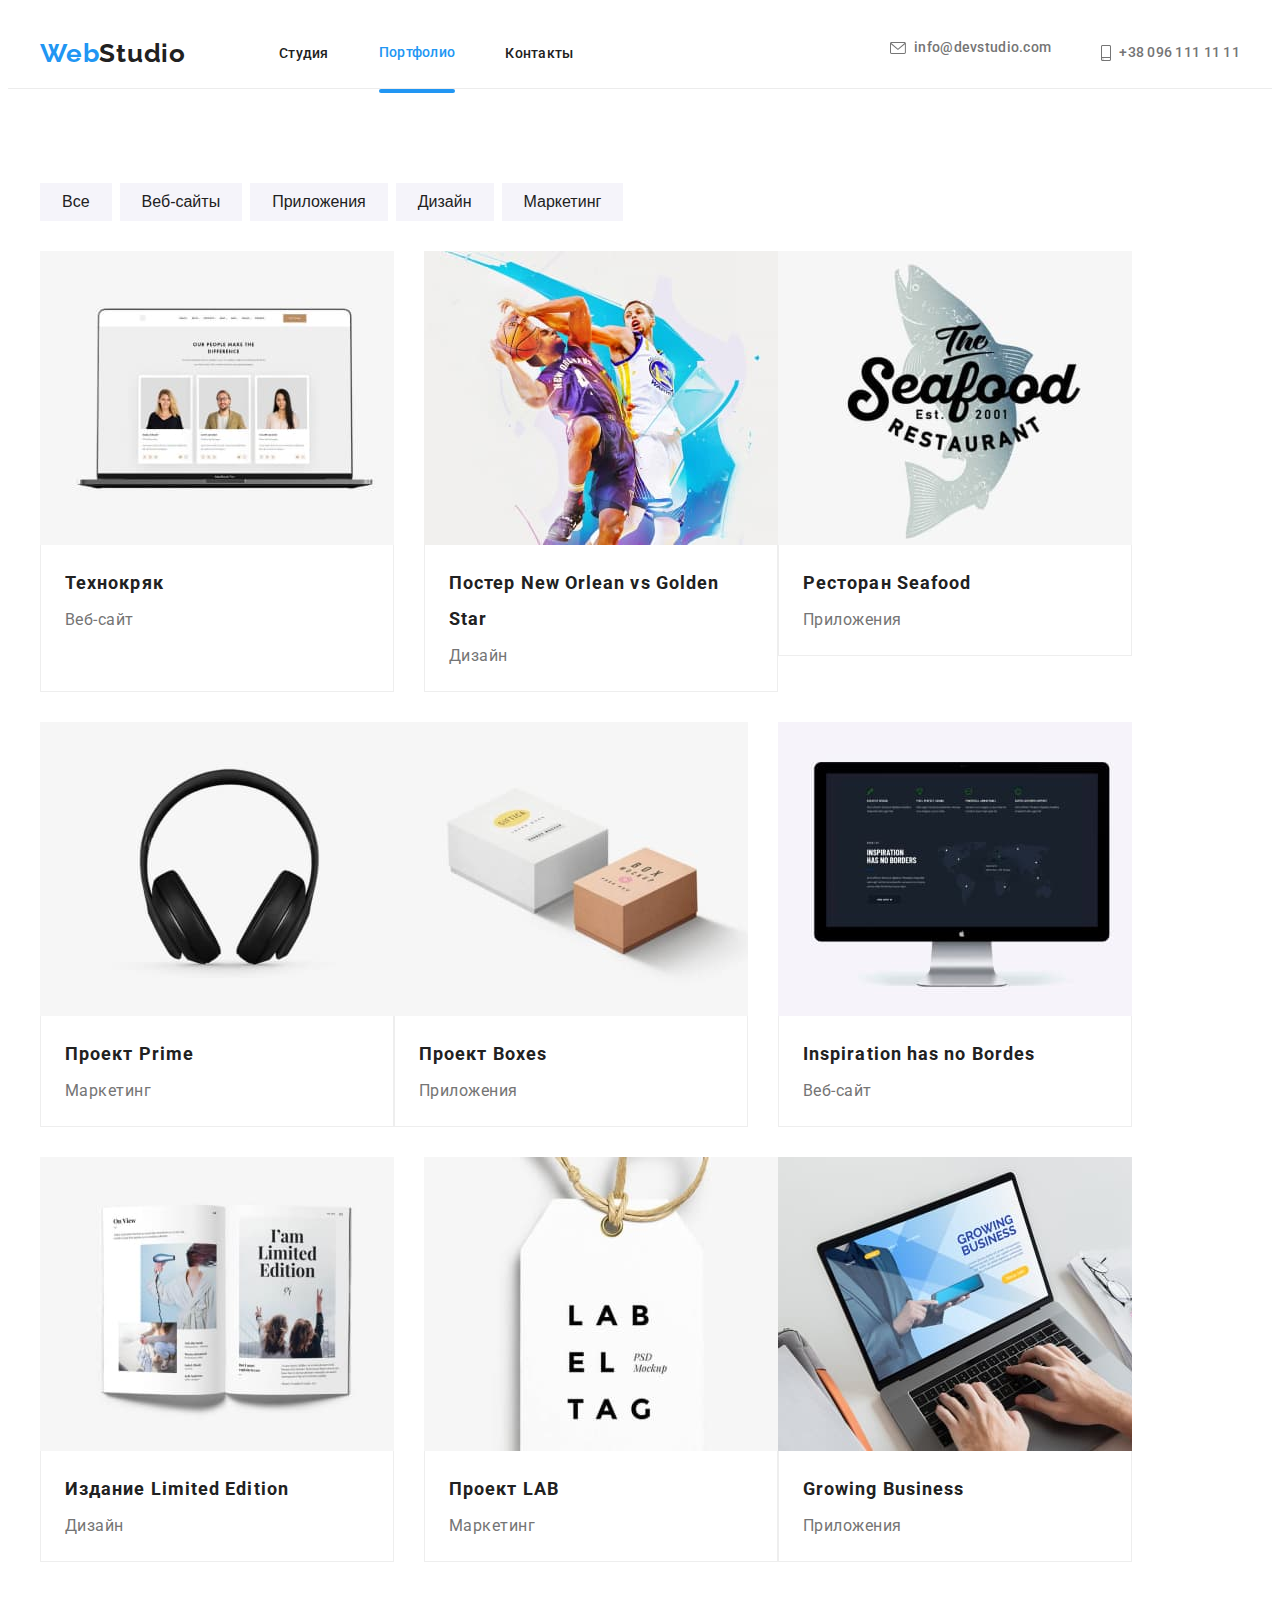
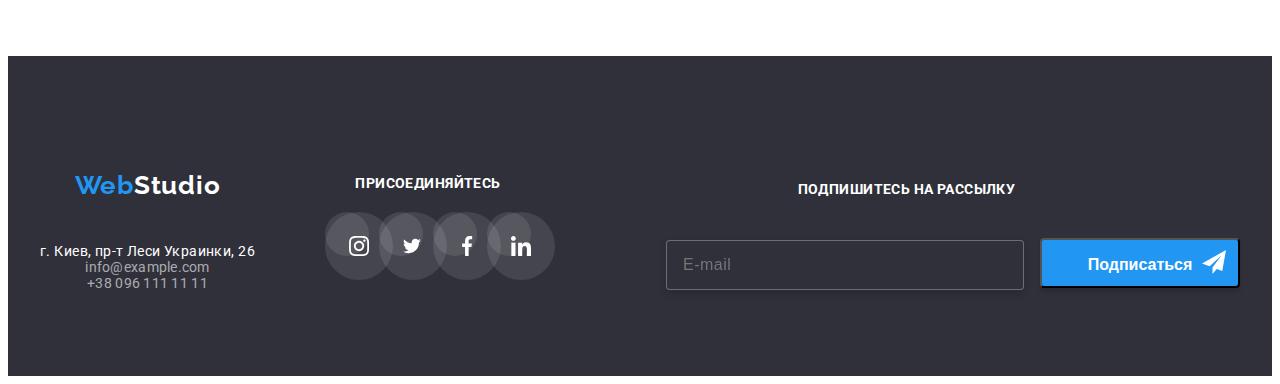
==== commit 48948c43: "border non" ====
--- a/portfolio.html
+++ b/portfolio.html
@@ -224,6 +224,7 @@
 <!--FOOTER-->
 <footer class="footer ">
     <div class="conteiner footer-div">
+        <div class="footer-div-link">
         <div class=" address-div">
             <a class="logo-link link logo-footer" href="./index.html"><span class="part-logo">Web</span><span
                     class="logo-link-studio">Studio</span></a>
@@ -258,6 +259,7 @@
                         </svg></a></li>
             </ul>
 
+        </div>
         </div>
         <form action="#" class="footer-form">
             <label class="footer-form-field" for="input-e-meil">Подпишитесь на рассылку</label>
--- a/css/main.min.css
+++ b/css/main.min.css
@@ -1,2 +1,2 @@
-:root{--main-font: "Roboto", sans-serif;--accent-color: #2196f3;--text-color: #212121;--paragraph-color: #757575;--background-color-grey: #2f303a;--text-color-white: #ffffff;--color-btn: #188ce8;--background-color-team-filters: #f5f4fa;--background-color-filters: #eeeeee;--color-footer-link: rgba(255, 255, 255, 0.6);--color-border: #ececec;--color-client-item: #afb1b8;--padding-div-projects: 20px 24px;--color-icon: #afb1b8}.visually-hidden{position:absolute !important;clip:rect(1px 1px 1px 1px);clip:rect(1px, 1px, 1px, 1px);padding:0 !important;border:0 !important;height:1px !important;width:1px !important;overflow:hidden}h1,h2,h3,h4,h5,h6,p{margin-top:0;margin-bottom:0}ul,ol{margin-top:0;margin-bottom:0;padding-left:0}img{display:block}.list{list-style:none}.link{text-decoration:none}body{font-family:var(--main-font);color:var(--text-color)}.conteiner{padding-left:15px;padding-right:15px}@media screen and (min-width: 480px){.conteiner{width:450px;margin:0 auto}}@media screen and (min-width: 768px){.conteiner{width:768px}}@media screen and (min-width: 1200px){.conteiner{width:1200px}}.section{padding-top:60px;padding-bottom:60px}@media screen and (min-width: 768px){.section{padding-top:60px;padding-bottom:60px}}@media screen and (min-width: 1200px){.section{padding-top:94px;padding-bottom:94px}}.mobile-menu{z-index:1;position:fixed;top:0;left:0;width:100vw;height:100vh;background-color:#ffffff;overflow:auto;opacity:0;visibility:hidden;pointer-events:none}.mobile-menu.is-open{opacity:1;visibility:visible;pointer-events:auto}.mobile-menu__coose-btn{position:absolute;border:none;background-color:transparent;padding:0;width:40px;height:40px;top:10px;right:0}.mobile-menu__container{display:flex;flex-direction:column;position:relative;padding-left:25px;padding-top:48px;padding-bottom:48px}.mobile-menu__link{font-weight:500;font-size:40px;line-height:1.17;letter-spacing:0.02em;color:#212121}.mobile-menu__contacts-list{margin-top:302px}.mobile-menu__contacts-item:not(:last-child){margin-bottom:32px}.mobile-menu__contacts-tel{font-weight:500;font-size:34px;line-height:1/17;letter-spacing:0.02em;color:var(--accent-color)}.mobile-menu__contacts-mail{font-weight:500;font-size:24px;line-height:1.16;letter-spacing:0.02em;color:var(--paragraph-color)}.mobile-menu__social-list{display:flex;margin-top:64px}.mobile-menu__social-item:not(:last-child){padding-right:10px;border-right:1px solid rgba(33,33,33,0.2)}.mobile-menu__social-item:not(:first-child){padding-left:10px}@media screen and (min-width: 768px){.mobile-menu{display:none}}.part-logo{color:var(--accent-color)}.logo-link{font-family:"Raleway", sans-serif;font-weight:700;font-size:26px;line-height:1.19;letter-spacing:0.03em;color:inherit;animation-duration:2500ms;animation-iteration-count:1}.logo-link-studio{color:var(--text-color-white)}.menu-list__link{font-weight:500;font-size:14px;line-height:1.14;letter-spacing:0.02em;color:inherit;transition:color 250ms cubic-bezier(0.4, 0, 0.2, 1)}.menu-list :hover,.menu-list :focus{color:var(--accent-color)}.backdrop{position:fixed;width:100vw;height:100vh;top:0;left:0;background-color:rgba(0,0,0,0.2);z-index:100;transition:opacity 250ms cubic-bezier(0.4, 0, 0.2, 1),visibility 250ms cubic-bezier(0.4, 0, 0.2, 1)}.is-hidden{opacity:0;visibility:hidden;pointer-events:none}.modal{position:absolute;top:50%;left:50%;transform:translate(-50%, -50%);max-width:450px;max-height:609px;padding:40px;border-radius:4px;background-color:var(--text-color-white);overflow:auto}.modal-close-btn{display:flex;justify-content:center;align-items:center;position:absolute;top:8px;right:8px;width:30px;height:30px;border:1px solid rgba(0,0,0,0.1);border-radius:50%;background-color:var(--text-color-white);cursor:pointer}.modal-close-btn:hover .modal-btn-icon,.modal-close-btn:focus .modal-btn-icon{fill:var(--accent-color)}.modal-btn-icon{fill:#000000;transition:fill 250ms cubic-bezier(0.4, 0, 0.2, 1)}@media screen and (min-width: 1200px){.modal{width:528px;height:581px}}.modal-form-head{display:block;font-weight:700;font-size:20px;line-height:1.15;text-align:center;letter-spacing:0.03em;margin-bottom:12px}.modal-form{display:flex;flex-direction:column}.modal-form-text{font-size:12px;line-height:1.16;letter-spacing:0.01em;color:var(--paragraph-color)}.modal-form-text:not(:first-child){margin-top:10px}.modal-form-input{width:100%;height:40px;box-sizing:border-box;border-radius:4px;padding-left:42px;border:1px solid rgba(33,33,33,0.2);transition:border-color 250ms cubic-bezier(0.4, 0, 0.2, 1)}.modal-form-input:focus{border-color:var(--accent-color);outline:none}.modal-form-input:focus+.user-name-icon{fill:var(--accent-color)}.modal-form-input-wrapper{position:relative;display:block;margin-top:4px;margin-bottom:10px}.user-name-icon{display:block;position:absolute;top:50%;left:12px;transform:translateY(-50%)}.modal-form-message{width:100%;height:120px;border:1px solid rgba(33,33,33,0.2);border-radius:4px;resize:none;padding:12px 16px;margin-top:4px;transition:border-color 250ms cubic-bezier(0.4, 0, 0.2, 1)}.modal-form-message:focus{outline:none;border-color:var(--accent-color)}.modal-form-message::placeholder{font-size:14px;line-height:1.14;letter-spacing:0.01em;color:rgba(117,117,117,0.5)}.modal-form-checkbox:checked+.modal-form-checkbox-policy::before{background-image:url(../images/iconcheck.png);border:1px solid var(--accent-color);box-shadow:0px 4px 4px rgba(0,0,0,0.25)}.modal-form-checkbox-policy{font-size:14px;line-height:1.71;margin-top:20px;color:var(--paragraph-color)}.modal-form-checkbox-policy::before{display:inline-block;content:"";vertical-align:middle;width:18px;height:17px;margin-right:7px;margin-left:13px;border:2px solid #212121;border-radius:2px;cursor:pointer;transition:box-shadow 250ms cubic-bezier(0.4, 0, 0.2, 1);transition:background-image 250ms cubic-bezier(0.4, 0, 0.2, 1);transition:border 250ms cubic-bezier(0.4, 0, 0.2, 1)}.modal-form-btn{align-self:center;width:200px;height:50px;padding:10px 32px;margin-top:30px;margin-bottom:40px;border-radius:4px;font-weight:700;font-size:16px;line-height:1.87;color:var(--text-color-white);background-color:var(--accent-color);cursor:pointer;transition:background-color 250ms cubic-bezier(0.4, 0, 0.2, 1)}.modal-form-btn:hover,.modal-form-btn:focus{color:var(--text-color-white);background-color:var(--color-btn)}.header{height:60px}.header-conteiner{display:flex;align-items:center;justify-content:space-between;max-width:450px}.contacts-list{display:none}.menu-list{display:none}.header-menu-btn{border-color:transparent;border:none;padding:0;width:40px;height:40px;fill:black}.header-mobile-menu-icon{fill:currentColor}@media screen and (min-width: 768px){.header-menu-btn{display:none}.header{height:80px}.header-conteiner{display:flex;align-items:center;justify-content:space-between;min-width:768px}.header__navigation{display:flex;align-items:center}.logo-link{margin-right:88px;padding-top:26px;padding-bottom:26px}.menu-list{display:flex;align-items:center}.contacts-list{display:block;align-items:center;font-weight:500;font-size:12px;line-height:1.16;letter-spacing:0.02em;margin-left:84px}.menu-list__link{padding-top:32px;padding-bottom:32px}.contacts-list-item-mail-tel:not(:last-child){margin-bottom:10px}.menu-list__item:not(:last-child){margin-right:50px}.mail-tel-link{display:flex;align-items:center;color:var(--paragraph-color);transition:color 250ms cubic-bezier(0.4, 0, 0.2, 1)}.mail-tel-link:hover,.mail-tel-link:focus{color:var(--accent-color)}.mail-tel-link .header-icons{fill:currentColor;margin-right:8px}.current::after{position:absolute;left:0}.current{color:var(--accent-color);position:relative}.current::after{position:absolute;left:0;margin-top:28px;display:block;content:"";height:4px;width:100%;border-radius:2px;background-color:var(--accent-color)}}@media screen and (min-width: 1200px){.header{border-bottom:1px solid var(--color-border)}.header-conteiner{min-width:1200px}.logo-link{margin-right:93px;padding-top:26px;padding-bottom:26px}.contacts-list{display:flex;align-items:center;font-size:14px;line-height:1.14;letter-spacing:0.02em;margin-left:84px}.mail-tel-link{display:flex;align-items:center;padding-top:32px;padding-bottom:32px;color:var(--paragraph-color);transition:color 250ms cubic-bezier(0.4, 0, 0.2, 1)}.mail-tel-link:hover,.mail-tel-link:focus{color:var(--accent-color)}.contacts-list-item-mail-tel{margin-left:auto}.contacts-list-item-mail-tel:not(:last-child){margin-right:50px}}.hero{width:100%;background-color:var(--background-color-grey);text-align:center;padding-top:118px;padding-bottom:118px;margin:0 auto;background-image:linear-gradient(rgba(47,48,58,0.4), rgba(47,48,58,0.4)),url("../images/hero/hero-mobile.jpg");background-size:cover}@media (min-device-pixel-ratio: 2) and (max-width: 767px), (min-resolution: 192dpi) and (max-width: 767px), (min-resolution: 2dppx) and (max-width: 767px){.hero{background-image:url("../images/hero/hero-mobile@2x.jpg")}}@media screen and (min-width: 768px){.hero{background-image:url("../images/hero/hero-tablet.jpg")}}@media (min-device-pixel-ratio: 2) and (min-width: 768px), (min-resolution: 192dpi) and (min-width: 768px), (min-resolution: 2dppx) and (min-width: 768px){.hero{background-image:url("../images/hero/hero-tablet@2x.jpg")}}@media screen and (min-width: 1200px){.hero{background-image:url("../images/hero/hero-desktop.jpg")}}@media (min-device-pixel-ratio: 2) and (min-width: 1200px), (min-resolution: 192dpi) and (min-width: 1200px), (min-resolution: 2dppx) and (min-width: 1200px){.hero{background-image:url("../images/hero/hero-desktop@2x.jpg")}}.hero__title{text-transform:uppercase;font-weight:900;font-size:26px;line-height:1.61;color:var(--text-color-white)}.modal-btn{height:50px;padding:10px 32px;margin-top:30px;border-radius:4px;font-weight:700;font-size:16px;line-height:1.87;color:var(--text-color-white);background-color:var(--accent-color);cursor:pointer;transition:color 250ms cubic-bezier(0.4, 0, 0.2, 1)}.modal-btn:hover,.modal-btn:focus{color:var(--text-color-white);background-color:var(--color-btn)}@media screen and (min-width: 1200px){.hero__title{text-transform:uppercase;font-weight:900;font-size:44px;line-height:1.36;color:var(--text-color-white)}}.description-title{font-weight:700;font-size:14px;line-height:1.14;letter-spacing:0.03em;text-transform:uppercase;margin-bottom:10px;text-align:center}@media screen and (min-width: 768px){.description-title{text-align:left}}.description{margin-top:10px;font-size:14px;line-height:1.71;letter-spacing:0.03em;color:var(--paragraph-color);max-width:450px}@media screen and (min-width: 768px){.description{max-width:354px}}@media screen and (min-width: 1200px){.description{max-width:270px}}.skills-description-icon{display:flex;justify-content:center;align-items:center;max-width:450px;height:120px;margin-bottom:30px;background-color:var(--background-color-team-filters)}@media screen and (min-width: 768px){.skills-description-icon{max-width:354px;height:120px}}@media screen and (min-width: 1200px){.skills-description-icon{max-width:270px;height:120px}}.skills-list{display:flex;flex-direction:column;max-width:450px}.skills-list__description-item:not(:last-child){margin-bottom:30px}@media screen and (min-width: 768px){.skills-list{flex-direction:row;flex-wrap:wrap;min-width:768px}.skills-list__description-item{max-width:354px}.skills-list__description-item:nth-child(2n-1){margin-right:30px}}@media screen and (min-width: 1200px){.skills-list{display:flex;min-width:1200px}.skills-list__description-item{width:270px}.skills-list__description-item:not(:last-child){margin-right:30px}}@media screen and (max-width: 1199px){.about{display:none}}@media screen and (min-width: 1200px){.about{text-align:center}.about-img-list{display:flex;margin-right:-30px}.about-img-list-item:not(:last-child){margin-right:30px}.about-title{font-weight:700;font-size:36px;line-height:1.16;letter-spacing:0.03em;margin-bottom:50px;align-items:center;margin-bottom:50px}.about-img-list-wrapper{position:relative;overflow:hidden}.about-overlay{padding-top:27px;font-weight:700;font-size:14px;line-height:1.14;text-align:center;letter-spacing:0.03em;text-transform:uppercase;color:var(--text-color-white);background-color:rgba(47,48,58,0.8);position:absolute;bottom:0;left:0;width:100%;height:70px}}.team{text-align:center}.team-title{font-weight:700;font-size:36px;line-height:1.16}.team-img{width:100%}.team-list{display:flex;flex-direction:column;max-width:757px;height:100%}.team-list-item{background-color:var(--text-color-white);margin-top:30px;box-shadow:0px 4px 4px rgba(0,0,0,0.25)}.team-list-sub-title{font-weight:500;font-size:16px;line-height:1.18;margin-bottom:10px}.team-list-description{font-size:16px;line-height:1.18;color:var(--paragraph-color)}.team{background-color:var(--background-color-team-filters)}.team-list-link{display:flex;justify-content:space-between;height:44px;margin-top:16px;margin-left:auto;margin-right:auto}.team-link-item{display:block;width:44px;height:44px;background-color:#ffffff;border-radius:50%}.team-link-item:not(:last-child){margin-right:10px}.social-link-icon{display:flex;justify-content:center;align-items:center;width:44px;height:44px;border-radius:50%;transition:background-color 250ms cubic-bezier(0.4, 0, 0.2, 1)}.social-link-icon:hover,.social-link-icon:focus{background-color:var(--accent-color)}.social-link-icon:hover .team-icon,.social-link-icon:focus .team-icon{fill:#ffffff}.team-icon{fill:var(--color-icon);transition:fill 250ms cubic-bezier(0.4, 0, 0.2, 1)}@media screen and (min-width: 768px){.team-list{flex-direction:row;flex-wrap:wrap;min-width:768px}.team-list-item{max-width:354px}.team-list-item:nth-child(2n-1){margin-right:30px}}@media screen and (min-width: 1200px){.team-title{margin-bottom:50px}.team-list{flex-wrap:nowrap}.team-list-item{width:270px;background-color:var(--text-color-white);box-shadow:0px 4px 4px rgba(0,0,0,0.25)}.team-list-item:not(:first-child){margin-left:30px}.team-list-item:nth-child(2n-1){margin-right:0}.team-list-item{margin-top:0}}.team-card-list{padding:30px 32px 30px 32px}.clients{text-align:center}.clients-title{font-weight:700;font-size:28px;line-height:1.17;margin-bottom:30px}.client-list{display:flex;flex-wrap:wrap;justify-content:center;align-items:center;margin-left:-30px;margin-top:-30px}.client-item{margin-left:30px;margin-top:30px;flex-basis:calc((100% - 60px) / 2)}.client-link{display:flex;justify-content:center;align-items:center;max-width:210px;height:92px;border:1px solid #afb1b8;transition:border 250ms cubic-bezier(0.4, 0, 0.2, 1)}.client-link:hover,.client-link:focus{border:1px solid #2196f3}.client-link:hover .client-icon,.client-link:focus .client-icon{fill:var(--accent-color)}.client-icon{fill:#afb1b8;transition:fill 250ms cubic-bezier(0.4, 0, 0.2, 1)}@media screen and (min-width: 768px){.client-item{flex-basis:calc((100% - 90px) / 3)}.client-link{max-width:226px;height:92px}}@media screen and (min-width: 1200px){.client-item{flex-basis:calc((100% - 180px) / 6)}.clients-title{font-size:36px;line-height:1.16;margin-bottom:50px}.client-link{max-width:170px;height:92px}}.picture{width:100%}.filters-list{justify-content:flex-start;display:flex;flex-wrap:wrap;margin-right:-8px;margin-bottom:-15px}.filters-list-item{margin-right:8px;margin-bottom:15px}.filters-list-item:not(nth-child(3n)){margin-right:8px}.filters-list-btn{height:38px;padding:6px 22px;font-weight:500;font-size:16px;line-height:1.62;border:none;background-color:var(--background-color-team-filters);color:var(--text-color);transition:background-color 250ms cubic-bezier(0.4, 0, 0.2, 1),box-shadow 250ms cubic-bezier(0.4, 0, 0.2, 1),color 250ms cubic-bezier(0.4, 0, 0.2, 1)}.filters-list-btn:hover,.filters-list-btn:focus{color:var(--text-color-white);background-color:var(--accent-color);box-shadow:0px 4px 4px rgba(0,0,0,0.25);cursor:pointer}.projects-list{display:flex;flex-direction:column;flex-wrap:wrap;height:100%}.projects-list-title{margin-bottom:4px;font-weight:700;font-size:18px;line-height:2;letter-spacing:0.06em;color:inherit}.projects-description{font-size:16px;line-height:1.87;letter-spacing:0.03em;color:var(--paragraph-color)}.projects-item{width:100%;margin-top:30px;background-color:var(--text-color-white)}.projects-item:hover,.projects-item:focus{box-shadow:0px 4px 4px rgba(0,0,0,0.25)}.tecno{padding:var(--padding-div-projects);border-bottom:1px solid var(--background-color-filters);border-left:1px solid var(--background-color-filters);border-right:1px solid var(--background-color-filters);flex-grow:1}.neworlean{padding:var(--padding-div-projects);border-bottom:1px solid var(--background-color-filters);border-left:1px solid var(--background-color-filters);border-right:1px solid var(--background-color-filters)}.seafood{padding:var(--padding-div-projects);border-bottom:1px solid var(--background-color-filters);border-left:1px solid var(--background-color-filters);border-right:1px solid var(--background-color-filters)}.prime{padding:var(--padding-div-projects);border-bottom:1px solid var(--background-color-filters);border-left:1px solid var(--background-color-filters);border-right:1px solid var(--background-color-filters)}.boxes{padding:var(--padding-div-projects);border-bottom:1px solid var(--background-color-filters);border-left:1px solid var(--background-color-filters);border-right:1px solid var(--background-color-filters)}.bordes{padding:var(--padding-div-projects);border-bottom:1px solid var(--background-color-filters);border-left:1px solid var(--background-color-filters);border-right:1px solid var(--background-color-filters)}.limited-edition{padding:var(--padding-div-projects);border-bottom:1px solid var(--background-color-filters);border-left:1px solid var(--background-color-filters);border-right:1px solid var(--background-color-filters)}.lab{padding:var(--padding-div-projects);border-bottom:1px solid var(--background-color-filters);border-left:1px solid var(--background-color-filters);border-right:1px solid var(--background-color-filters)}.growing-business{padding:var(--padding-div-projects);border-bottom:1px solid var(--background-color-filters);border-left:1px solid var(--background-color-filters);border-right:1px solid var(--background-color-filters)}.project-list-img-wrapper{position:relative;overflow:hidden}.overlay{font-size:18px;line-height:1.55;letter-spacing:0.03em;padding:63px 24px;color:var(--text-color-white);background-color:rgba(33,150,243,0.9);position:absolute;top:0;left:0;width:100%;height:100%;transform:translateY(100%);transition:transform 250ms cubic-bezier(0.4, 0, 0.2, 1)}.projects-link{color:var(--text-color);display:flex;flex-direction:column;height:100%;color:var(--text-color)}.projects-link:hover .overlay,.projects-link:focus .overlay{transform:translateY(0%)}@media screen and (min-width: 768px){.filters-list{display:flex;flex-wrap:nowrap}.projects-list{display:flex;flex-direction:row;flex-wrap:wrap;min-width:768px}.projects-item{max-width:354px}.projects-item:nth-child(2n-1){margin-right:30px}.projects-item{background-color:var(--text-color-white)}.projects-item:hover,.projects-item:focus{box-shadow:0px 4px 4px rgba(0,0,0,0.25)}}.footer{background-color:var(--background-color-grey);padding-top:60px;padding-bottom:60px}.logo-footer{display:flex;justify-content:center;margin:0 auto}.footer-div{display:flex;flex-direction:column;align-items:center}.address-div{max-width:232px;align-items:center}.address{text-align:center;font-style:normal;font-size:14px;line-height:0.58;letter-spacing:0.03em;color:var(--text-color-white);margin-top:20px}.footer-title{font-weight:700;font-size:14px;line-height:1.14;letter-spacing:0.03em;text-transform:uppercase;color:var(--text-color-white);margin-bottom:20px}.footer-feedback{text-align:center;margin-top:20px}.footer-form{text-align:center}.footer-form-field{font-weight:700;font-size:14px;line-height:1.14;letter-spacing:0.03em;text-transform:uppercase;color:var(--text-color-white)}.footer-social-link-icon{display:flex;justify-content:center;align-items:center;padding:12px;width:44px;height:44px;background:rgba(255,255,255,0.1);border-radius:50%;transition:background-color 250ms cubic-bezier(0.4, 0, 0.2, 1)}.footer-icon{fill:var(--text-color-white)}.footer-form-email{font-size:16px;line-height:1.25;letter-spacing:0.03em;background-color:var(--background-color-grey);color:rgba(255,255,255,0.6);width:100%;height:50px;padding:15px 0 15px 16px;border:1px solid rgba(255,255,255,0.3);border-radius:4px;box-sizing:border-box}.footer-form-btn{position:relative;width:200px;height:50px;padding:10px 28px;font-weight:700;font-size:16px;line-height:1.87;background:var(--accent-color);box-shadow:0px 4px 4px rgba(0,0,0,0.15);border-radius:4px;color:var(--text-color-white);cursor:pointer;margin-top:20px}.footer-form-icon{position:absolute;top:13;right:13.8;margin-left:10px;fill:var(--text-color-white)}.footer-list{display:flex;justify-content:space-between}.footer-contacts{margin-top:60px;margin-bottom:60px}.footer-contacts-list{font-weight:400;font-size:14px;line-height:0.58;letter-spacing:0.02em;margin-top:8px}.footer-contacts-list:hover,.footer-contacts-list:focus{color:var(--accent-color)}.footer-contacts-list-item{display:flex;justify-content:center;margin-top:8px;margin-bottom:8px}.footer-tel-link{color:var(--color-footer-link);transition:color 250ms cubic-bezier(0.4, 0, 0.2, 1)}.footer-mail-link{color:var(--color-footer-link);transition:color 250ms cubic-bezier(0.4, 0, 0.2, 1)}.footer-link-item{display:block;width:44px;height:44px;background:rgba(255,255,255,0.1);border-radius:50%}.footer-link-item:not(:last-child){margin-right:10px}.footer-title{text-align:center;font-weight:700;font-size:14px;line-height:1.14;letter-spacing:0.03em;text-transform:uppercase;color:var(--text-color-white)}@media screen and (min-width: 768px){.footer-div{align-items:stretch}.footer-div-link{display:flex;justify-content:space-between;align-items:center}}@media screen and (min-width: 1200px){.footer-div{flex-direction:row;display:flex;align-items:baseline;justify-content:space-between}.address-div{margin-right:70px}.footer-form-email{font-size:16px;line-height:1.25;letter-spacing:0.03em;background-color:var(--background-color-grey);color:rgba(255,255,255,0.6);width:358px;height:50px;padding:16px 0 16px 16px;margin-right:12px;margin-left:93px;border:1px solid rgba(255,255,255,0.3);border-radius:4px;box-sizing:border-box;filter:drop-shadow(0px 4px 4px rgba(0,0,0,0.15));transition:border 250ms cubic-bezier(0.4, 0, 0.2, 1)}.footer-form-email:focus,.footer-form-email:hover{border:1px solid rgba(33,150,243,0.3);outline:none}.footer-form-btn{position:relative;width:200px;height:50px;padding:10px 28px;font-weight:700;font-size:16px;line-height:1.87;background:var(--accent-color);box-shadow:0px 4px 4px rgba(0,0,0,0.15);border-radius:4px;color:var(--text-color-white);cursor:pointer;transition:background-color 250ms cubic-bezier(0.4, 0, 0.2, 1)}.footer-form-btn:hover,.footer-form-btn:focus{color:var(--text-color-white);background-color:var(--color-btn)}}
+:root{--main-font: "Roboto", sans-serif;--accent-color: #2196f3;--text-color: #212121;--paragraph-color: #757575;--background-color-grey: #2f303a;--text-color-white: #ffffff;--color-btn: #188ce8;--background-color-team-filters: #f5f4fa;--background-color-filters: #eeeeee;--color-footer-link: rgba(255, 255, 255, 0.6);--color-border: #ececec;--color-client-item: #afb1b8;--padding-div-projects: 20px 24px;--color-icon: #afb1b8}.visually-hidden{position:absolute !important;clip:rect(1px 1px 1px 1px);clip:rect(1px, 1px, 1px, 1px);padding:0 !important;border:0 !important;height:1px !important;width:1px !important;overflow:hidden}h1,h2,h3,h4,h5,h6,p{margin-top:0;margin-bottom:0}ul,ol{margin-top:0;margin-bottom:0;padding-left:0}img{display:block}.list{list-style:none}.link{text-decoration:none}body{font-family:var(--main-font);color:var(--text-color)}.conteiner{padding-left:15px;padding-right:15px}@media screen and (min-width: 480px){.conteiner{width:450px;margin:0 auto}}@media screen and (min-width: 768px){.conteiner{width:768px}}@media screen and (min-width: 1200px){.conteiner{width:1200px}}.section{padding-top:60px;padding-bottom:60px}@media screen and (min-width: 768px){.section{padding-top:60px;padding-bottom:60px}}@media screen and (min-width: 1200px){.section{padding-top:94px;padding-bottom:94px}}.mobile-menu{z-index:1;position:fixed;top:0;left:0;width:100vw;height:100vh;background-color:#ffffff;overflow:auto;opacity:0;visibility:hidden;pointer-events:none}.mobile-menu.is-open{opacity:1;visibility:visible;pointer-events:auto}.mobile-menu__coose-btn{position:absolute;border:none;background-color:transparent;padding:0;width:40px;height:40px;top:10px;right:0}.mobile-menu__container{display:flex;flex-direction:column;position:relative;padding-left:25px;padding-top:48px;padding-bottom:48px}.mobile-menu__link{font-weight:500;font-size:40px;line-height:1.17;letter-spacing:0.02em;color:#212121}.mobile-menu__contacts-list{margin-top:302px}.mobile-menu__contacts-item:not(:last-child){margin-bottom:32px}.mobile-menu__contacts-tel{font-weight:500;font-size:34px;line-height:1/17;letter-spacing:0.02em;color:var(--accent-color)}.mobile-menu__contacts-mail{font-weight:500;font-size:24px;line-height:1.16;letter-spacing:0.02em;color:var(--paragraph-color)}.mobile-menu__social-list{display:flex;margin-top:64px}.mobile-menu__social-item:not(:last-child){padding-right:10px;border-right:1px solid rgba(33,33,33,0.2)}.mobile-menu__social-item:not(:first-child){padding-left:10px}@media screen and (min-width: 768px){.mobile-menu{display:none}}.part-logo{color:var(--accent-color)}.logo-link{font-family:"Raleway", sans-serif;font-weight:700;font-size:26px;line-height:1.19;letter-spacing:0.03em;color:inherit;animation-duration:2500ms;animation-iteration-count:1}.logo-link-studio{color:var(--text-color-white)}.menu-list__link{font-weight:500;font-size:14px;line-height:1.14;letter-spacing:0.02em;color:inherit;transition:color 250ms cubic-bezier(0.4, 0, 0.2, 1)}.menu-list :hover,.menu-list :focus{color:var(--accent-color)}.backdrop{position:fixed;width:100vw;height:100vh;top:0;left:0;background-color:rgba(0,0,0,0.2);z-index:100;transition:opacity 250ms cubic-bezier(0.4, 0, 0.2, 1),visibility 250ms cubic-bezier(0.4, 0, 0.2, 1)}.is-hidden{opacity:0;visibility:hidden;pointer-events:none}.modal{position:absolute;top:50%;left:50%;transform:translate(-50%, -50%);max-width:450px;max-height:609px;padding:40px;border-radius:4px;background-color:var(--text-color-white);overflow:auto}.modal-close-btn{display:flex;justify-content:center;align-items:center;position:absolute;top:8px;right:8px;width:30px;height:30px;border:1px solid rgba(0,0,0,0.1);border-radius:50%;background-color:var(--text-color-white);cursor:pointer}.modal-close-btn:hover .modal-btn-icon,.modal-close-btn:focus .modal-btn-icon{fill:var(--accent-color)}.modal-btn-icon{fill:#000000;transition:fill 250ms cubic-bezier(0.4, 0, 0.2, 1)}@media screen and (min-width: 1200px){.modal{width:528px;height:581px}}.modal-form-head{display:block;font-weight:700;font-size:20px;line-height:1.15;text-align:center;letter-spacing:0.03em;margin-bottom:12px}.modal-form{display:flex;flex-direction:column}.modal-form-text{font-size:12px;line-height:1.16;letter-spacing:0.01em;color:var(--paragraph-color)}.modal-form-text:not(:first-child){margin-top:10px}.modal-form-input{width:100%;height:40px;box-sizing:border-box;border-radius:4px;padding-left:42px;border:1px solid rgba(33,33,33,0.2);transition:border-color 250ms cubic-bezier(0.4, 0, 0.2, 1)}.modal-form-input:focus{border-color:var(--accent-color);outline:none}.modal-form-input:focus+.user-name-icon{fill:var(--accent-color)}.modal-form-input-wrapper{position:relative;display:block;margin-top:4px;margin-bottom:10px}.user-name-icon{display:block;position:absolute;top:50%;left:12px;transform:translateY(-50%)}.modal-form-message{width:100%;height:120px;border:1px solid rgba(33,33,33,0.2);border-radius:4px;resize:none;padding:12px 16px;margin-top:4px;transition:border-color 250ms cubic-bezier(0.4, 0, 0.2, 1)}.modal-form-message:focus{outline:none;border-color:var(--accent-color)}.modal-form-message::placeholder{font-size:14px;line-height:1.14;letter-spacing:0.01em;color:rgba(117,117,117,0.5)}.modal-form-checkbox:checked+.modal-form-checkbox-policy::before{background-image:url(../images/iconcheck.png);border:1px solid var(--accent-color);box-shadow:0px 4px 4px rgba(0,0,0,0.25)}.modal-form-checkbox-policy{font-size:14px;line-height:1.71;margin-top:20px;color:var(--paragraph-color)}.modal-form-checkbox-policy::before{display:inline-block;content:"";vertical-align:middle;width:18px;height:17px;margin-right:7px;margin-left:13px;border:2px solid #212121;border-radius:2px;cursor:pointer;transition:box-shadow 250ms cubic-bezier(0.4, 0, 0.2, 1);transition:background-image 250ms cubic-bezier(0.4, 0, 0.2, 1);transition:border 250ms cubic-bezier(0.4, 0, 0.2, 1)}.modal-form-btn{align-self:center;width:200px;height:50px;padding:10px 32px;margin-top:30px;margin-bottom:40px;border-radius:4px;font-weight:700;font-size:16px;line-height:1.87;color:var(--text-color-white);background-color:var(--accent-color);cursor:pointer;transition:background-color 250ms cubic-bezier(0.4, 0, 0.2, 1)}.modal-form-btn:hover,.modal-form-btn:focus{color:var(--text-color-white);background-color:var(--color-btn)}.header{height:60px}.header-conteiner{display:flex;align-items:center;justify-content:space-between;max-width:450px}.contacts-list{display:none}.menu-list{display:none}.header-menu-btn{border-color:transparent;border:none;padding:0;width:40px;height:40px;fill:black}.header-mobile-menu-icon{fill:currentColor}@media screen and (min-width: 768px){.header-menu-btn{display:none}.header{height:80px}.header-conteiner{display:flex;align-items:center;justify-content:space-between;min-width:768px}.header__navigation{display:flex;align-items:center}.logo-link{margin-right:88px;padding-top:26px;padding-bottom:26px}.menu-list{display:flex;align-items:center}.contacts-list{display:block;align-items:center;font-weight:500;font-size:12px;line-height:1.16;letter-spacing:0.02em;margin-left:84px}.menu-list__link{padding-top:32px;padding-bottom:32px}.contacts-list-item-mail-tel:not(:last-child){margin-bottom:10px}.menu-list__item:not(:last-child){margin-right:50px}.mail-tel-link{display:flex;align-items:center;color:var(--paragraph-color);transition:color 250ms cubic-bezier(0.4, 0, 0.2, 1)}.mail-tel-link:hover,.mail-tel-link:focus{color:var(--accent-color)}.mail-tel-link .header-icons{fill:currentColor;margin-right:8px}.current::after{position:absolute;left:0}.current{color:var(--accent-color);position:relative}.current::after{position:absolute;left:0;margin-top:28px;display:block;content:"";height:4px;width:100%;border-radius:2px;background-color:var(--accent-color)}}@media screen and (min-width: 1200px){.header{border-bottom:1px solid var(--color-border)}.header-conteiner{min-width:1200px}.logo-link{margin-right:93px;padding-top:26px;padding-bottom:26px}.contacts-list{display:flex;align-items:center;font-size:14px;line-height:1.14;letter-spacing:0.02em;margin-left:84px}.mail-tel-link{display:flex;align-items:center;padding-top:32px;padding-bottom:32px;color:var(--paragraph-color);transition:color 250ms cubic-bezier(0.4, 0, 0.2, 1)}.mail-tel-link:hover,.mail-tel-link:focus{color:var(--accent-color)}.contacts-list-item-mail-tel{margin-left:auto}.contacts-list-item-mail-tel:not(:last-child){margin-right:50px}}.hero{width:100%;background-color:var(--background-color-grey);text-align:center;padding-top:118px;padding-bottom:118px;margin:0 auto;background-image:linear-gradient(rgba(47,48,58,0.4), rgba(47,48,58,0.4)),url("../images/hero/hero-mobile.jpg");background-size:cover}@media (min-device-pixel-ratio: 2) and (max-width: 767px), (min-resolution: 192dpi) and (max-width: 767px), (min-resolution: 2dppx) and (max-width: 767px){.hero{background-image:url("../images/hero/hero-mobile@2x.jpg")}}@media screen and (min-width: 768px){.hero{background-image:url("../images/hero/hero-tablet.jpg")}}@media (min-device-pixel-ratio: 2) and (min-width: 768px), (min-resolution: 192dpi) and (min-width: 768px), (min-resolution: 2dppx) and (min-width: 768px){.hero{background-image:url("../images/hero/hero-tablet@2x.jpg")}}@media screen and (min-width: 1200px){.hero{background-image:url("../images/hero/hero-desktop.jpg")}}@media (min-device-pixel-ratio: 2) and (min-width: 1200px), (min-resolution: 192dpi) and (min-width: 1200px), (min-resolution: 2dppx) and (min-width: 1200px){.hero{background-image:url("../images/hero/hero-desktop@2x.jpg")}}.hero__title{text-transform:uppercase;font-weight:900;font-size:26px;line-height:1.61;color:var(--text-color-white)}.modal-btn{height:50px;padding:10px 32px;margin-top:30px;border:none;border-radius:4px;font-weight:700;font-size:16px;line-height:1.87;color:var(--text-color-white);background-color:var(--accent-color);cursor:pointer;transition:color 250ms cubic-bezier(0.4, 0, 0.2, 1)}.modal-btn:hover,.modal-btn:focus{color:var(--text-color-white);background-color:var(--color-btn)}@media screen and (min-width: 1200px){.hero__title{text-transform:uppercase;font-weight:900;font-size:44px;line-height:1.36;color:var(--text-color-white)}}.description-title{font-weight:700;font-size:14px;line-height:1.14;letter-spacing:0.03em;text-transform:uppercase;margin-bottom:10px;text-align:center}@media screen and (min-width: 768px){.description-title{text-align:left}}.description{margin-top:10px;font-size:14px;line-height:1.71;letter-spacing:0.03em;color:var(--paragraph-color);max-width:450px}@media screen and (min-width: 768px){.description{max-width:354px}}@media screen and (min-width: 1200px){.description{max-width:270px}}.skills-description-icon{display:flex;justify-content:center;align-items:center;max-width:450px;height:120px;margin-bottom:30px;background-color:var(--background-color-team-filters)}@media screen and (min-width: 768px){.skills-description-icon{max-width:354px;height:120px}}@media screen and (min-width: 1200px){.skills-description-icon{max-width:270px;height:120px}}.skills-list{display:flex;flex-direction:column;max-width:450px}.skills-list__description-item:not(:last-child){margin-bottom:30px}@media screen and (min-width: 768px){.skills-list{flex-direction:row;flex-wrap:wrap;min-width:768px}.skills-list__description-item{max-width:354px}.skills-list__description-item:nth-child(2n-1){margin-right:30px}}@media screen and (min-width: 1200px){.skills-list{display:flex;min-width:1200px}.skills-list__description-item{width:270px}.skills-list__description-item:not(:last-child){margin-right:30px}}@media screen and (max-width: 1199px){.about{display:none}}@media screen and (min-width: 1200px){.about{text-align:center}.about-img-list{display:flex;margin-right:-30px}.about-img-list-item:not(:last-child){margin-right:30px}.about-title{font-weight:700;font-size:36px;line-height:1.16;letter-spacing:0.03em;margin-bottom:50px;align-items:center;margin-bottom:50px}.about-img-list-wrapper{position:relative;overflow:hidden}.about-overlay{padding-top:27px;font-weight:700;font-size:14px;line-height:1.14;text-align:center;letter-spacing:0.03em;text-transform:uppercase;color:var(--text-color-white);background-color:rgba(47,48,58,0.8);position:absolute;bottom:0;left:0;width:100%;height:70px}}.team{text-align:center}.team-title{font-weight:700;font-size:36px;line-height:1.16}.team-img{width:100%}.team-list{display:flex;flex-direction:column;max-width:757px;height:100%}.team-list-item{background-color:var(--text-color-white);margin-top:30px;box-shadow:0px 4px 4px rgba(0,0,0,0.25)}.team-list-sub-title{font-weight:500;font-size:16px;line-height:1.18;margin-bottom:10px}.team-list-description{font-size:16px;line-height:1.18;color:var(--paragraph-color)}.team{background-color:var(--background-color-team-filters)}.team-list-link{display:flex;justify-content:space-between;height:44px;margin-top:16px;margin-left:auto;margin-right:auto}.team-link-item{display:block;width:44px;height:44px;background-color:#ffffff;border-radius:50%}.team-link-item:not(:last-child){margin-right:10px}.social-link-icon{display:flex;justify-content:center;align-items:center;width:44px;height:44px;border-radius:50%;transition:background-color 250ms cubic-bezier(0.4, 0, 0.2, 1)}.social-link-icon:hover,.social-link-icon:focus{background-color:var(--accent-color)}.social-link-icon:hover .team-icon,.social-link-icon:focus .team-icon{fill:#ffffff}.team-icon{fill:var(--color-icon);transition:fill 250ms cubic-bezier(0.4, 0, 0.2, 1)}@media screen and (min-width: 768px){.team-list{flex-direction:row;flex-wrap:wrap;min-width:768px}.team-list-item{max-width:354px}.team-list-item:nth-child(2n-1){margin-right:30px}}@media screen and (min-width: 1200px){.team-title{margin-bottom:50px}.team-list{flex-wrap:nowrap}.team-list-item{width:270px;background-color:var(--text-color-white);box-shadow:0px 4px 4px rgba(0,0,0,0.25)}.team-list-item:not(:first-child){margin-left:30px}.team-list-item:nth-child(2n-1){margin-right:0}.team-list-item{margin-top:0}}.team-card-list{padding:30px 32px 30px 32px}.clients{text-align:center}.clients-title{font-weight:700;font-size:28px;line-height:1.17;margin-bottom:30px}.client-list{display:flex;flex-wrap:wrap;justify-content:center;align-items:center;margin-left:-30px;margin-top:-30px}.client-item{margin-left:30px;margin-top:30px;flex-basis:calc((100% - 60px) / 2)}.client-link{display:flex;justify-content:center;align-items:center;max-width:210px;height:92px;border:1px solid #afb1b8;transition:border 250ms cubic-bezier(0.4, 0, 0.2, 1)}.client-link:hover,.client-link:focus{border:1px solid #2196f3}.client-link:hover .client-icon,.client-link:focus .client-icon{fill:var(--accent-color)}.client-icon{fill:#afb1b8;transition:fill 250ms cubic-bezier(0.4, 0, 0.2, 1)}@media screen and (min-width: 768px){.client-item{flex-basis:calc((100% - 90px) / 3)}.client-link{max-width:226px;height:92px}}@media screen and (min-width: 1200px){.client-item{flex-basis:calc((100% - 180px) / 6)}.clients-title{font-size:36px;line-height:1.16;margin-bottom:50px}.client-link{max-width:170px;height:92px}}.picture{width:100%}.filters-list{justify-content:flex-start;display:flex;flex-wrap:wrap;margin-right:-8px;margin-bottom:-15px}.filters-list-item{margin-right:8px;margin-bottom:15px}.filters-list-item:not(nth-child(3n)){margin-right:8px}.filters-list-btn{height:38px;padding:6px 22px;font-weight:500;font-size:16px;line-height:1.62;border:none;background-color:var(--background-color-team-filters);color:var(--text-color);transition:background-color 250ms cubic-bezier(0.4, 0, 0.2, 1),box-shadow 250ms cubic-bezier(0.4, 0, 0.2, 1),color 250ms cubic-bezier(0.4, 0, 0.2, 1)}.filters-list-btn:hover,.filters-list-btn:focus{color:var(--text-color-white);background-color:var(--accent-color);box-shadow:0px 4px 4px rgba(0,0,0,0.25);cursor:pointer}.projects-list{display:flex;flex-direction:column;flex-wrap:wrap;height:100%}.projects-list-title{margin-bottom:4px;font-weight:700;font-size:18px;line-height:2;letter-spacing:0.06em;color:inherit}.projects-description{font-size:16px;line-height:1.87;letter-spacing:0.03em;color:var(--paragraph-color)}.projects-item{width:100%;margin-top:30px;background-color:var(--text-color-white)}.projects-item:hover,.projects-item:focus{box-shadow:0px 4px 4px rgba(0,0,0,0.25)}.tecno{padding:var(--padding-div-projects);border-bottom:1px solid var(--background-color-filters);border-left:1px solid var(--background-color-filters);border-right:1px solid var(--background-color-filters);flex-grow:1}.neworlean{padding:var(--padding-div-projects);border-bottom:1px solid var(--background-color-filters);border-left:1px solid var(--background-color-filters);border-right:1px solid var(--background-color-filters)}.seafood{padding:var(--padding-div-projects);border-bottom:1px solid var(--background-color-filters);border-left:1px solid var(--background-color-filters);border-right:1px solid var(--background-color-filters)}.prime{padding:var(--padding-div-projects);border-bottom:1px solid var(--background-color-filters);border-left:1px solid var(--background-color-filters);border-right:1px solid var(--background-color-filters)}.boxes{padding:var(--padding-div-projects);border-bottom:1px solid var(--background-color-filters);border-left:1px solid var(--background-color-filters);border-right:1px solid var(--background-color-filters)}.bordes{padding:var(--padding-div-projects);border-bottom:1px solid var(--background-color-filters);border-left:1px solid var(--background-color-filters);border-right:1px solid var(--background-color-filters)}.limited-edition{padding:var(--padding-div-projects);border-bottom:1px solid var(--background-color-filters);border-left:1px solid var(--background-color-filters);border-right:1px solid var(--background-color-filters)}.lab{padding:var(--padding-div-projects);border-bottom:1px solid var(--background-color-filters);border-left:1px solid var(--background-color-filters);border-right:1px solid var(--background-color-filters)}.growing-business{padding:var(--padding-div-projects);border-bottom:1px solid var(--background-color-filters);border-left:1px solid var(--background-color-filters);border-right:1px solid var(--background-color-filters)}.project-list-img-wrapper{position:relative;overflow:hidden}.overlay{font-size:18px;line-height:1.55;letter-spacing:0.03em;padding:63px 24px;color:var(--text-color-white);background-color:rgba(33,150,243,0.9);position:absolute;top:0;left:0;width:100%;height:100%;transform:translateY(100%);transition:transform 250ms cubic-bezier(0.4, 0, 0.2, 1)}.projects-link{color:var(--text-color);display:flex;flex-direction:column;height:100%;color:var(--text-color)}.projects-link:hover .overlay,.projects-link:focus .overlay{transform:translateY(0%)}@media screen and (min-width: 768px){.filters-list{display:flex;flex-wrap:nowrap}.projects-list{display:flex;flex-direction:row;flex-wrap:wrap;min-width:768px}.projects-item{max-width:354px}.projects-item:nth-child(2n-1){margin-right:30px}.projects-item{background-color:var(--text-color-white)}.projects-item:hover,.projects-item:focus{box-shadow:0px 4px 4px rgba(0,0,0,0.25)}}.footer{background-color:var(--background-color-grey);padding-top:60px;padding-bottom:60px}.logo-footer{display:flex;justify-content:center;margin:0 auto}.footer-div{display:flex;flex-direction:column;align-items:center}.address-div{max-width:232px;align-items:center}.address{text-align:center;font-style:normal;font-size:14px;line-height:0.58;letter-spacing:0.03em;color:var(--text-color-white);margin-top:20px}.footer-title{font-weight:700;font-size:14px;line-height:1.14;letter-spacing:0.03em;text-transform:uppercase;color:var(--text-color-white);margin-bottom:20px}.footer-feedback{text-align:center;margin-top:20px}.footer-form{text-align:center}.footer-form-field{font-weight:700;font-size:14px;line-height:1.14;letter-spacing:0.03em;text-transform:uppercase;color:var(--text-color-white)}.footer-social-link-icon{display:flex;justify-content:center;align-items:center;padding:12px;width:44px;height:44px;background:rgba(255,255,255,0.1);border-radius:50%;transition:background-color 250ms cubic-bezier(0.4, 0, 0.2, 1)}.footer-icon{fill:var(--text-color-white)}.footer-form-email{font-size:16px;line-height:1.25;letter-spacing:0.03em;background-color:var(--background-color-grey);color:rgba(255,255,255,0.6);width:100%;height:50px;padding:15px 0 15px 16px;border:1px solid rgba(255,255,255,0.3);border-radius:4px;box-sizing:border-box}.footer-form-btn{position:relative;width:200px;height:50px;padding:10px 28px;font-weight:700;font-size:16px;line-height:1.87;background:var(--accent-color);box-shadow:0px 4px 4px rgba(0,0,0,0.15);border-radius:4px;color:var(--text-color-white);cursor:pointer;margin-top:20px}.footer-form-icon{position:absolute;top:13;right:13.8;margin-left:10px;fill:var(--text-color-white)}.footer-list{display:flex;justify-content:space-between}.footer-contacts{margin-top:60px;margin-bottom:60px}.footer-contacts-list{font-weight:400;font-size:14px;line-height:0.58;letter-spacing:0.02em;margin-top:8px}.footer-contacts-list:hover,.footer-contacts-list:focus{color:var(--accent-color)}.footer-contacts-list-item{display:flex;justify-content:center;margin-top:8px;margin-bottom:8px}.footer-tel-link{color:var(--color-footer-link);transition:color 250ms cubic-bezier(0.4, 0, 0.2, 1)}.footer-mail-link{color:var(--color-footer-link);transition:color 250ms cubic-bezier(0.4, 0, 0.2, 1)}.footer-link-item{display:block;width:44px;height:44px;background:rgba(255,255,255,0.1);border-radius:50%}.footer-link-item:not(:last-child){margin-right:10px}.footer-title{text-align:center;font-weight:700;font-size:14px;line-height:1.14;letter-spacing:0.03em;text-transform:uppercase;color:var(--text-color-white)}@media screen and (min-width: 768px){.footer-div{align-items:stretch}.footer-div-link{display:flex;justify-content:space-between;align-items:center}}@media screen and (min-width: 1200px){.footer-div{flex-direction:row;display:flex;align-items:baseline;justify-content:space-between}.address-div{margin-right:70px}.footer-form-email{font-size:16px;line-height:1.25;letter-spacing:0.03em;background-color:var(--background-color-grey);color:rgba(255,255,255,0.6);width:358px;height:50px;padding:16px 0 16px 16px;margin-right:12px;margin-left:93px;border:1px solid rgba(255,255,255,0.3);border-radius:4px;box-sizing:border-box;filter:drop-shadow(0px 4px 4px rgba(0,0,0,0.15));transition:border 250ms cubic-bezier(0.4, 0, 0.2, 1)}.footer-form-email:focus,.footer-form-email:hover{border:1px solid rgba(33,150,243,0.3);outline:none}.footer-form-btn{position:relative;width:200px;height:50px;padding:10px 28px;font-weight:700;font-size:16px;line-height:1.87;background:var(--accent-color);box-shadow:0px 4px 4px rgba(0,0,0,0.15);border-radius:4px;color:var(--text-color-white);cursor:pointer;transition:background-color 250ms cubic-bezier(0.4, 0, 0.2, 1)}.footer-form-btn:hover,.footer-form-btn:focus{color:var(--text-color-white);background-color:var(--color-btn)}}
 /*# sourceMappingURL=main.min.css.map */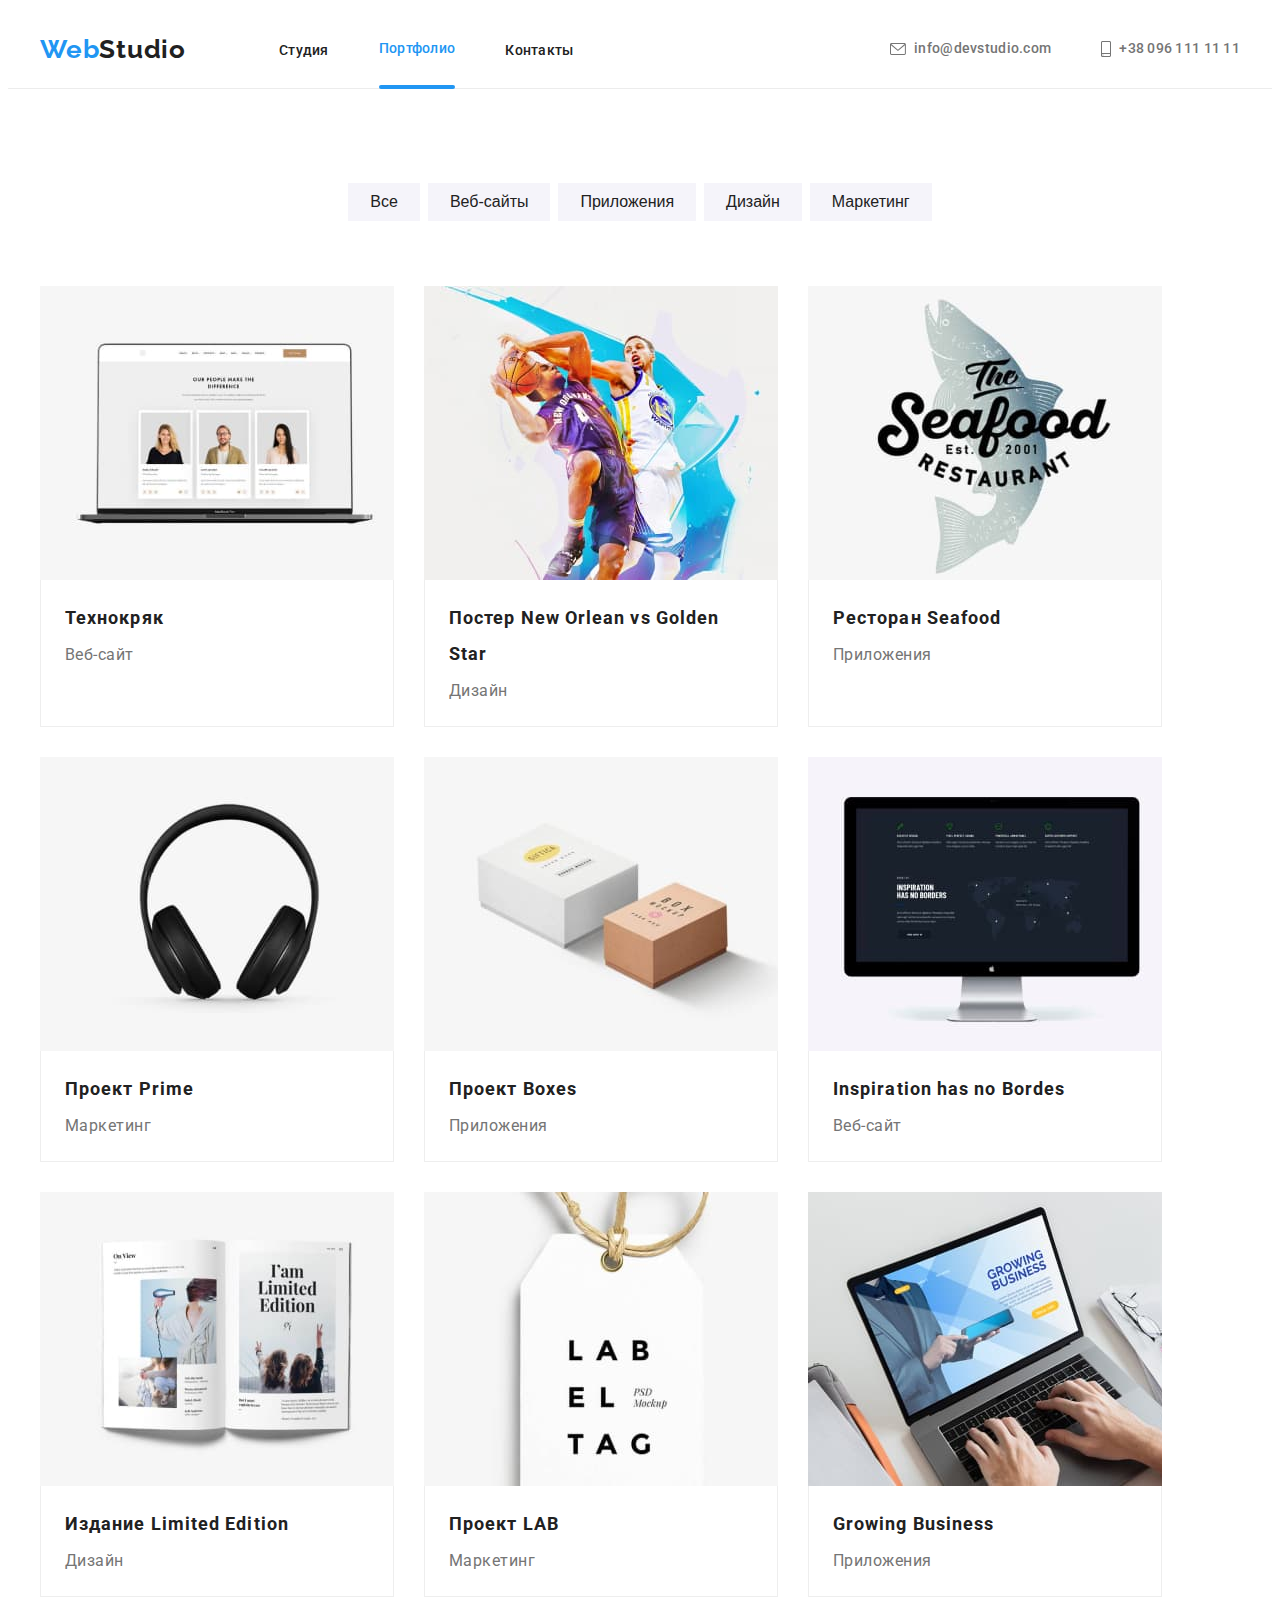
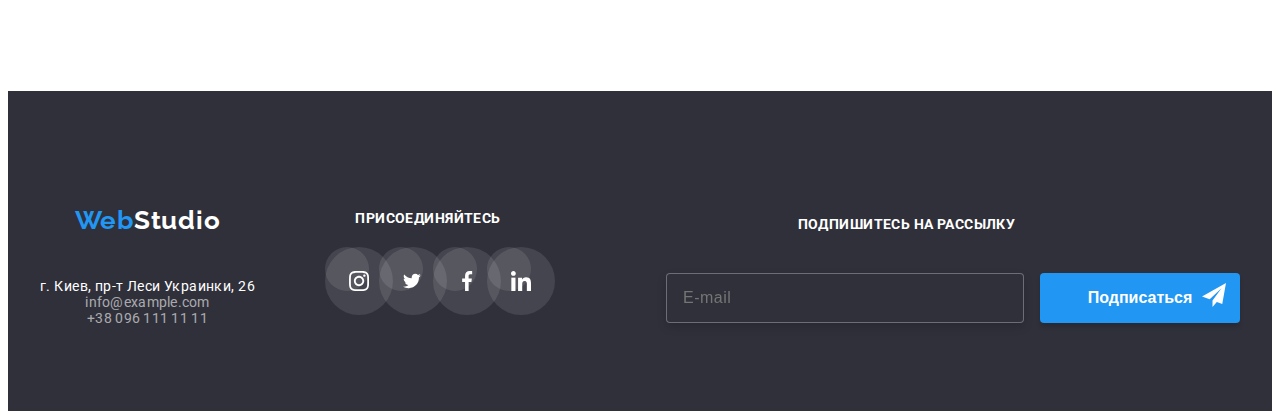
==== commit b3790e88: "футер , модалка , фильтр" ====
--- a/portfolio.html
+++ b/portfolio.html
@@ -92,7 +92,7 @@
              </ul>
              <ul class="projects-list list ">
                  <li class="projects-item"><a class="projects-link link" href=""><div class="project-list-img-wrapper"><picture class="picture">
-                        <source srcset="./images/project/project-1-desktop.jpg 1x, ./images/team-member/project-1-desktop@2x.jpg 2x"
+                        <source srcset="./images/project/project-1-desktop.jpg 1x, ./images/project/project-1-desktop@2x.jpg 2x"
                             media="(min-width: 1200px)">
 
                             <source srcset="./images/project/project-1-tablet.jpg 1x, ./images/project/project-1-tablet@2x.jpg 2x"
--- a/css/main.min.css
+++ b/css/main.min.css
@@ -1,2 +1,2 @@
-:root{--main-font: "Roboto", sans-serif;--accent-color: #2196f3;--text-color: #212121;--paragraph-color: #757575;--background-color-grey: #2f303a;--text-color-white: #ffffff;--color-btn: #188ce8;--background-color-team-filters: #f5f4fa;--background-color-filters: #eeeeee;--color-footer-link: rgba(255, 255, 255, 0.6);--color-border: #ececec;--color-client-item: #afb1b8;--padding-div-projects: 20px 24px;--color-icon: #afb1b8}.visually-hidden{position:absolute !important;clip:rect(1px 1px 1px 1px);clip:rect(1px, 1px, 1px, 1px);padding:0 !important;border:0 !important;height:1px !important;width:1px !important;overflow:hidden}h1,h2,h3,h4,h5,h6,p{margin-top:0;margin-bottom:0}ul,ol{margin-top:0;margin-bottom:0;padding-left:0}img{display:block}.list{list-style:none}.link{text-decoration:none}body{font-family:var(--main-font);color:var(--text-color)}.conteiner{padding-left:15px;padding-right:15px}@media screen and (min-width: 480px){.conteiner{width:450px;margin:0 auto}}@media screen and (min-width: 768px){.conteiner{width:768px}}@media screen and (min-width: 1200px){.conteiner{width:1200px}}.section{padding-top:60px;padding-bottom:60px}@media screen and (min-width: 768px){.section{padding-top:60px;padding-bottom:60px}}@media screen and (min-width: 1200px){.section{padding-top:94px;padding-bottom:94px}}.mobile-menu{z-index:1;position:fixed;top:0;left:0;width:100vw;height:100vh;background-color:#ffffff;overflow:auto;opacity:0;visibility:hidden;pointer-events:none}.mobile-menu.is-open{opacity:1;visibility:visible;pointer-events:auto}.mobile-menu__coose-btn{position:absolute;border:none;background-color:transparent;padding:0;width:40px;height:40px;top:10px;right:0}.mobile-menu__container{display:flex;flex-direction:column;position:relative;padding-left:25px;padding-top:48px;padding-bottom:48px}.mobile-menu__link{font-weight:500;font-size:40px;line-height:1.17;letter-spacing:0.02em;color:#212121}.mobile-menu__contacts-list{margin-top:302px}.mobile-menu__contacts-item:not(:last-child){margin-bottom:32px}.mobile-menu__contacts-tel{font-weight:500;font-size:34px;line-height:1/17;letter-spacing:0.02em;color:var(--accent-color)}.mobile-menu__contacts-mail{font-weight:500;font-size:24px;line-height:1.16;letter-spacing:0.02em;color:var(--paragraph-color)}.mobile-menu__social-list{display:flex;margin-top:64px}.mobile-menu__social-item:not(:last-child){padding-right:10px;border-right:1px solid rgba(33,33,33,0.2)}.mobile-menu__social-item:not(:first-child){padding-left:10px}@media screen and (min-width: 768px){.mobile-menu{display:none}}.part-logo{color:var(--accent-color)}.logo-link{font-family:"Raleway", sans-serif;font-weight:700;font-size:26px;line-height:1.19;letter-spacing:0.03em;color:inherit;animation-duration:2500ms;animation-iteration-count:1}.logo-link-studio{color:var(--text-color-white)}.menu-list__link{font-weight:500;font-size:14px;line-height:1.14;letter-spacing:0.02em;color:inherit;transition:color 250ms cubic-bezier(0.4, 0, 0.2, 1)}.menu-list :hover,.menu-list :focus{color:var(--accent-color)}.backdrop{position:fixed;width:100vw;height:100vh;top:0;left:0;background-color:rgba(0,0,0,0.2);z-index:100;transition:opacity 250ms cubic-bezier(0.4, 0, 0.2, 1),visibility 250ms cubic-bezier(0.4, 0, 0.2, 1)}.is-hidden{opacity:0;visibility:hidden;pointer-events:none}.modal{position:absolute;top:50%;left:50%;transform:translate(-50%, -50%);max-width:450px;max-height:609px;padding:40px;border-radius:4px;background-color:var(--text-color-white);overflow:auto}.modal-close-btn{display:flex;justify-content:center;align-items:center;position:absolute;top:8px;right:8px;width:30px;height:30px;border:1px solid rgba(0,0,0,0.1);border-radius:50%;background-color:var(--text-color-white);cursor:pointer}.modal-close-btn:hover .modal-btn-icon,.modal-close-btn:focus .modal-btn-icon{fill:var(--accent-color)}.modal-btn-icon{fill:#000000;transition:fill 250ms cubic-bezier(0.4, 0, 0.2, 1)}@media screen and (min-width: 1200px){.modal{width:528px;height:581px}}.modal-form-head{display:block;font-weight:700;font-size:20px;line-height:1.15;text-align:center;letter-spacing:0.03em;margin-bottom:12px}.modal-form{display:flex;flex-direction:column}.modal-form-text{font-size:12px;line-height:1.16;letter-spacing:0.01em;color:var(--paragraph-color)}.modal-form-text:not(:first-child){margin-top:10px}.modal-form-input{width:100%;height:40px;box-sizing:border-box;border-radius:4px;padding-left:42px;border:1px solid rgba(33,33,33,0.2);transition:border-color 250ms cubic-bezier(0.4, 0, 0.2, 1)}.modal-form-input:focus{border-color:var(--accent-color);outline:none}.modal-form-input:focus+.user-name-icon{fill:var(--accent-color)}.modal-form-input-wrapper{position:relative;display:block;margin-top:4px;margin-bottom:10px}.user-name-icon{display:block;position:absolute;top:50%;left:12px;transform:translateY(-50%)}.modal-form-message{width:100%;height:120px;border:1px solid rgba(33,33,33,0.2);border-radius:4px;resize:none;padding:12px 16px;margin-top:4px;transition:border-color 250ms cubic-bezier(0.4, 0, 0.2, 1)}.modal-form-message:focus{outline:none;border-color:var(--accent-color)}.modal-form-message::placeholder{font-size:14px;line-height:1.14;letter-spacing:0.01em;color:rgba(117,117,117,0.5)}.modal-form-checkbox:checked+.modal-form-checkbox-policy::before{background-image:url(../images/iconcheck.png);border:1px solid var(--accent-color);box-shadow:0px 4px 4px rgba(0,0,0,0.25)}.modal-form-checkbox-policy{font-size:14px;line-height:1.71;margin-top:20px;color:var(--paragraph-color)}.modal-form-checkbox-policy::before{display:inline-block;content:"";vertical-align:middle;width:18px;height:17px;margin-right:7px;margin-left:13px;border:2px solid #212121;border-radius:2px;cursor:pointer;transition:box-shadow 250ms cubic-bezier(0.4, 0, 0.2, 1);transition:background-image 250ms cubic-bezier(0.4, 0, 0.2, 1);transition:border 250ms cubic-bezier(0.4, 0, 0.2, 1)}.modal-form-btn{align-self:center;width:200px;height:50px;padding:10px 32px;margin-top:30px;margin-bottom:40px;border-radius:4px;font-weight:700;font-size:16px;line-height:1.87;color:var(--text-color-white);background-color:var(--accent-color);cursor:pointer;transition:background-color 250ms cubic-bezier(0.4, 0, 0.2, 1)}.modal-form-btn:hover,.modal-form-btn:focus{color:var(--text-color-white);background-color:var(--color-btn)}.header{height:60px}.header-conteiner{display:flex;align-items:center;justify-content:space-between;max-width:450px}.contacts-list{display:none}.menu-list{display:none}.header-menu-btn{border-color:transparent;border:none;padding:0;width:40px;height:40px;fill:black}.header-mobile-menu-icon{fill:currentColor}@media screen and (min-width: 768px){.header-menu-btn{display:none}.header{height:80px}.header-conteiner{display:flex;align-items:center;justify-content:space-between;min-width:768px}.header__navigation{display:flex;align-items:center}.logo-link{margin-right:88px;padding-top:26px;padding-bottom:26px}.menu-list{display:flex;align-items:center}.contacts-list{display:block;align-items:center;font-weight:500;font-size:12px;line-height:1.16;letter-spacing:0.02em;margin-left:84px}.menu-list__link{padding-top:32px;padding-bottom:32px}.contacts-list-item-mail-tel:not(:last-child){margin-bottom:10px}.menu-list__item:not(:last-child){margin-right:50px}.mail-tel-link{display:flex;align-items:center;color:var(--paragraph-color);transition:color 250ms cubic-bezier(0.4, 0, 0.2, 1)}.mail-tel-link:hover,.mail-tel-link:focus{color:var(--accent-color)}.mail-tel-link .header-icons{fill:currentColor;margin-right:8px}.current::after{position:absolute;left:0}.current{color:var(--accent-color);position:relative}.current::after{position:absolute;left:0;margin-top:28px;display:block;content:"";height:4px;width:100%;border-radius:2px;background-color:var(--accent-color)}}@media screen and (min-width: 1200px){.header{border-bottom:1px solid var(--color-border)}.header-conteiner{min-width:1200px}.logo-link{margin-right:93px;padding-top:26px;padding-bottom:26px}.contacts-list{display:flex;align-items:center;font-size:14px;line-height:1.14;letter-spacing:0.02em;margin-left:84px}.mail-tel-link{display:flex;align-items:center;padding-top:32px;padding-bottom:32px;color:var(--paragraph-color);transition:color 250ms cubic-bezier(0.4, 0, 0.2, 1)}.mail-tel-link:hover,.mail-tel-link:focus{color:var(--accent-color)}.contacts-list-item-mail-tel{margin-left:auto}.contacts-list-item-mail-tel:not(:last-child){margin-right:50px}}.hero{width:100%;background-color:var(--background-color-grey);text-align:center;padding-top:118px;padding-bottom:118px;margin:0 auto;background-image:linear-gradient(rgba(47,48,58,0.4), rgba(47,48,58,0.4)),url("../images/hero/hero-mobile.jpg");background-size:cover}@media (min-device-pixel-ratio: 2) and (max-width: 767px), (min-resolution: 192dpi) and (max-width: 767px), (min-resolution: 2dppx) and (max-width: 767px){.hero{background-image:url("../images/hero/hero-mobile@2x.jpg")}}@media screen and (min-width: 768px){.hero{background-image:url("../images/hero/hero-tablet.jpg")}}@media (min-device-pixel-ratio: 2) and (min-width: 768px), (min-resolution: 192dpi) and (min-width: 768px), (min-resolution: 2dppx) and (min-width: 768px){.hero{background-image:url("../images/hero/hero-tablet@2x.jpg")}}@media screen and (min-width: 1200px){.hero{background-image:url("../images/hero/hero-desktop.jpg")}}@media (min-device-pixel-ratio: 2) and (min-width: 1200px), (min-resolution: 192dpi) and (min-width: 1200px), (min-resolution: 2dppx) and (min-width: 1200px){.hero{background-image:url("../images/hero/hero-desktop@2x.jpg")}}.hero__title{text-transform:uppercase;font-weight:900;font-size:26px;line-height:1.61;color:var(--text-color-white)}.modal-btn{height:50px;padding:10px 32px;margin-top:30px;border:none;border-radius:4px;font-weight:700;font-size:16px;line-height:1.87;color:var(--text-color-white);background-color:var(--accent-color);cursor:pointer;transition:color 250ms cubic-bezier(0.4, 0, 0.2, 1)}.modal-btn:hover,.modal-btn:focus{color:var(--text-color-white);background-color:var(--color-btn)}@media screen and (min-width: 1200px){.hero__title{text-transform:uppercase;font-weight:900;font-size:44px;line-height:1.36;color:var(--text-color-white)}}.description-title{font-weight:700;font-size:14px;line-height:1.14;letter-spacing:0.03em;text-transform:uppercase;margin-bottom:10px;text-align:center}@media screen and (min-width: 768px){.description-title{text-align:left}}.description{margin-top:10px;font-size:14px;line-height:1.71;letter-spacing:0.03em;color:var(--paragraph-color);max-width:450px}@media screen and (min-width: 768px){.description{max-width:354px}}@media screen and (min-width: 1200px){.description{max-width:270px}}.skills-description-icon{display:flex;justify-content:center;align-items:center;max-width:450px;height:120px;margin-bottom:30px;background-color:var(--background-color-team-filters)}@media screen and (min-width: 768px){.skills-description-icon{max-width:354px;height:120px}}@media screen and (min-width: 1200px){.skills-description-icon{max-width:270px;height:120px}}.skills-list{display:flex;flex-direction:column;max-width:450px}.skills-list__description-item:not(:last-child){margin-bottom:30px}@media screen and (min-width: 768px){.skills-list{flex-direction:row;flex-wrap:wrap;min-width:768px}.skills-list__description-item{max-width:354px}.skills-list__description-item:nth-child(2n-1){margin-right:30px}}@media screen and (min-width: 1200px){.skills-list{display:flex;min-width:1200px}.skills-list__description-item{width:270px}.skills-list__description-item:not(:last-child){margin-right:30px}}@media screen and (max-width: 1199px){.about{display:none}}@media screen and (min-width: 1200px){.about{text-align:center}.about-img-list{display:flex;margin-right:-30px}.about-img-list-item:not(:last-child){margin-right:30px}.about-title{font-weight:700;font-size:36px;line-height:1.16;letter-spacing:0.03em;margin-bottom:50px;align-items:center;margin-bottom:50px}.about-img-list-wrapper{position:relative;overflow:hidden}.about-overlay{padding-top:27px;font-weight:700;font-size:14px;line-height:1.14;text-align:center;letter-spacing:0.03em;text-transform:uppercase;color:var(--text-color-white);background-color:rgba(47,48,58,0.8);position:absolute;bottom:0;left:0;width:100%;height:70px}}.team{text-align:center}.team-title{font-weight:700;font-size:36px;line-height:1.16}.team-img{width:100%}.team-list{display:flex;flex-direction:column;max-width:757px;height:100%}.team-list-item{background-color:var(--text-color-white);margin-top:30px;box-shadow:0px 4px 4px rgba(0,0,0,0.25)}.team-list-sub-title{font-weight:500;font-size:16px;line-height:1.18;margin-bottom:10px}.team-list-description{font-size:16px;line-height:1.18;color:var(--paragraph-color)}.team{background-color:var(--background-color-team-filters)}.team-list-link{display:flex;justify-content:space-between;height:44px;margin-top:16px;margin-left:auto;margin-right:auto}.team-link-item{display:block;width:44px;height:44px;background-color:#ffffff;border-radius:50%}.team-link-item:not(:last-child){margin-right:10px}.social-link-icon{display:flex;justify-content:center;align-items:center;width:44px;height:44px;border-radius:50%;transition:background-color 250ms cubic-bezier(0.4, 0, 0.2, 1)}.social-link-icon:hover,.social-link-icon:focus{background-color:var(--accent-color)}.social-link-icon:hover .team-icon,.social-link-icon:focus .team-icon{fill:#ffffff}.team-icon{fill:var(--color-icon);transition:fill 250ms cubic-bezier(0.4, 0, 0.2, 1)}@media screen and (min-width: 768px){.team-list{flex-direction:row;flex-wrap:wrap;min-width:768px}.team-list-item{max-width:354px}.team-list-item:nth-child(2n-1){margin-right:30px}}@media screen and (min-width: 1200px){.team-title{margin-bottom:50px}.team-list{flex-wrap:nowrap}.team-list-item{width:270px;background-color:var(--text-color-white);box-shadow:0px 4px 4px rgba(0,0,0,0.25)}.team-list-item:not(:first-child){margin-left:30px}.team-list-item:nth-child(2n-1){margin-right:0}.team-list-item{margin-top:0}}.team-card-list{padding:30px 32px 30px 32px}.clients{text-align:center}.clients-title{font-weight:700;font-size:28px;line-height:1.17;margin-bottom:30px}.client-list{display:flex;flex-wrap:wrap;justify-content:center;align-items:center;margin-left:-30px;margin-top:-30px}.client-item{margin-left:30px;margin-top:30px;flex-basis:calc((100% - 60px) / 2)}.client-link{display:flex;justify-content:center;align-items:center;max-width:210px;height:92px;border:1px solid #afb1b8;transition:border 250ms cubic-bezier(0.4, 0, 0.2, 1)}.client-link:hover,.client-link:focus{border:1px solid #2196f3}.client-link:hover .client-icon,.client-link:focus .client-icon{fill:var(--accent-color)}.client-icon{fill:#afb1b8;transition:fill 250ms cubic-bezier(0.4, 0, 0.2, 1)}@media screen and (min-width: 768px){.client-item{flex-basis:calc((100% - 90px) / 3)}.client-link{max-width:226px;height:92px}}@media screen and (min-width: 1200px){.client-item{flex-basis:calc((100% - 180px) / 6)}.clients-title{font-size:36px;line-height:1.16;margin-bottom:50px}.client-link{max-width:170px;height:92px}}.picture{width:100%}.filters-list{justify-content:flex-start;display:flex;flex-wrap:wrap;margin-right:-8px;margin-bottom:-15px}.filters-list-item{margin-right:8px;margin-bottom:15px}.filters-list-item:not(nth-child(3n)){margin-right:8px}.filters-list-btn{height:38px;padding:6px 22px;font-weight:500;font-size:16px;line-height:1.62;border:none;background-color:var(--background-color-team-filters);color:var(--text-color);transition:background-color 250ms cubic-bezier(0.4, 0, 0.2, 1),box-shadow 250ms cubic-bezier(0.4, 0, 0.2, 1),color 250ms cubic-bezier(0.4, 0, 0.2, 1)}.filters-list-btn:hover,.filters-list-btn:focus{color:var(--text-color-white);background-color:var(--accent-color);box-shadow:0px 4px 4px rgba(0,0,0,0.25);cursor:pointer}.projects-list{display:flex;flex-direction:column;flex-wrap:wrap;height:100%}.projects-list-title{margin-bottom:4px;font-weight:700;font-size:18px;line-height:2;letter-spacing:0.06em;color:inherit}.projects-description{font-size:16px;line-height:1.87;letter-spacing:0.03em;color:var(--paragraph-color)}.projects-item{width:100%;margin-top:30px;background-color:var(--text-color-white)}.projects-item:hover,.projects-item:focus{box-shadow:0px 4px 4px rgba(0,0,0,0.25)}.tecno{padding:var(--padding-div-projects);border-bottom:1px solid var(--background-color-filters);border-left:1px solid var(--background-color-filters);border-right:1px solid var(--background-color-filters);flex-grow:1}.neworlean{padding:var(--padding-div-projects);border-bottom:1px solid var(--background-color-filters);border-left:1px solid var(--background-color-filters);border-right:1px solid var(--background-color-filters)}.seafood{padding:var(--padding-div-projects);border-bottom:1px solid var(--background-color-filters);border-left:1px solid var(--background-color-filters);border-right:1px solid var(--background-color-filters)}.prime{padding:var(--padding-div-projects);border-bottom:1px solid var(--background-color-filters);border-left:1px solid var(--background-color-filters);border-right:1px solid var(--background-color-filters)}.boxes{padding:var(--padding-div-projects);border-bottom:1px solid var(--background-color-filters);border-left:1px solid var(--background-color-filters);border-right:1px solid var(--background-color-filters)}.bordes{padding:var(--padding-div-projects);border-bottom:1px solid var(--background-color-filters);border-left:1px solid var(--background-color-filters);border-right:1px solid var(--background-color-filters)}.limited-edition{padding:var(--padding-div-projects);border-bottom:1px solid var(--background-color-filters);border-left:1px solid var(--background-color-filters);border-right:1px solid var(--background-color-filters)}.lab{padding:var(--padding-div-projects);border-bottom:1px solid var(--background-color-filters);border-left:1px solid var(--background-color-filters);border-right:1px solid var(--background-color-filters)}.growing-business{padding:var(--padding-div-projects);border-bottom:1px solid var(--background-color-filters);border-left:1px solid var(--background-color-filters);border-right:1px solid var(--background-color-filters)}.project-list-img-wrapper{position:relative;overflow:hidden}.overlay{font-size:18px;line-height:1.55;letter-spacing:0.03em;padding:63px 24px;color:var(--text-color-white);background-color:rgba(33,150,243,0.9);position:absolute;top:0;left:0;width:100%;height:100%;transform:translateY(100%);transition:transform 250ms cubic-bezier(0.4, 0, 0.2, 1)}.projects-link{color:var(--text-color);display:flex;flex-direction:column;height:100%;color:var(--text-color)}.projects-link:hover .overlay,.projects-link:focus .overlay{transform:translateY(0%)}@media screen and (min-width: 768px){.filters-list{display:flex;flex-wrap:nowrap}.projects-list{display:flex;flex-direction:row;flex-wrap:wrap;min-width:768px}.projects-item{max-width:354px}.projects-item:nth-child(2n-1){margin-right:30px}.projects-item{background-color:var(--text-color-white)}.projects-item:hover,.projects-item:focus{box-shadow:0px 4px 4px rgba(0,0,0,0.25)}}.footer{background-color:var(--background-color-grey);padding-top:60px;padding-bottom:60px}.logo-footer{display:flex;justify-content:center;margin:0 auto}.footer-div{display:flex;flex-direction:column;align-items:center}.address-div{max-width:232px;align-items:center}.address{text-align:center;font-style:normal;font-size:14px;line-height:0.58;letter-spacing:0.03em;color:var(--text-color-white);margin-top:20px}.footer-title{font-weight:700;font-size:14px;line-height:1.14;letter-spacing:0.03em;text-transform:uppercase;color:var(--text-color-white);margin-bottom:20px}.footer-feedback{text-align:center;margin-top:20px}.footer-form{text-align:center}.footer-form-field{font-weight:700;font-size:14px;line-height:1.14;letter-spacing:0.03em;text-transform:uppercase;color:var(--text-color-white)}.footer-social-link-icon{display:flex;justify-content:center;align-items:center;padding:12px;width:44px;height:44px;background:rgba(255,255,255,0.1);border-radius:50%;transition:background-color 250ms cubic-bezier(0.4, 0, 0.2, 1)}.footer-icon{fill:var(--text-color-white)}.footer-form-email{font-size:16px;line-height:1.25;letter-spacing:0.03em;background-color:var(--background-color-grey);color:rgba(255,255,255,0.6);width:100%;height:50px;padding:15px 0 15px 16px;border:1px solid rgba(255,255,255,0.3);border-radius:4px;box-sizing:border-box}.footer-form-btn{position:relative;width:200px;height:50px;padding:10px 28px;font-weight:700;font-size:16px;line-height:1.87;background:var(--accent-color);box-shadow:0px 4px 4px rgba(0,0,0,0.15);border-radius:4px;color:var(--text-color-white);cursor:pointer;margin-top:20px}.footer-form-icon{position:absolute;top:13;right:13.8;margin-left:10px;fill:var(--text-color-white)}.footer-list{display:flex;justify-content:space-between}.footer-contacts{margin-top:60px;margin-bottom:60px}.footer-contacts-list{font-weight:400;font-size:14px;line-height:0.58;letter-spacing:0.02em;margin-top:8px}.footer-contacts-list:hover,.footer-contacts-list:focus{color:var(--accent-color)}.footer-contacts-list-item{display:flex;justify-content:center;margin-top:8px;margin-bottom:8px}.footer-tel-link{color:var(--color-footer-link);transition:color 250ms cubic-bezier(0.4, 0, 0.2, 1)}.footer-mail-link{color:var(--color-footer-link);transition:color 250ms cubic-bezier(0.4, 0, 0.2, 1)}.footer-link-item{display:block;width:44px;height:44px;background:rgba(255,255,255,0.1);border-radius:50%}.footer-link-item:not(:last-child){margin-right:10px}.footer-title{text-align:center;font-weight:700;font-size:14px;line-height:1.14;letter-spacing:0.03em;text-transform:uppercase;color:var(--text-color-white)}@media screen and (min-width: 768px){.footer-div{align-items:stretch}.footer-div-link{display:flex;justify-content:space-between;align-items:center}}@media screen and (min-width: 1200px){.footer-div{flex-direction:row;display:flex;align-items:baseline;justify-content:space-between}.address-div{margin-right:70px}.footer-form-email{font-size:16px;line-height:1.25;letter-spacing:0.03em;background-color:var(--background-color-grey);color:rgba(255,255,255,0.6);width:358px;height:50px;padding:16px 0 16px 16px;margin-right:12px;margin-left:93px;border:1px solid rgba(255,255,255,0.3);border-radius:4px;box-sizing:border-box;filter:drop-shadow(0px 4px 4px rgba(0,0,0,0.15));transition:border 250ms cubic-bezier(0.4, 0, 0.2, 1)}.footer-form-email:focus,.footer-form-email:hover{border:1px solid rgba(33,150,243,0.3);outline:none}.footer-form-btn{position:relative;width:200px;height:50px;padding:10px 28px;font-weight:700;font-size:16px;line-height:1.87;background:var(--accent-color);box-shadow:0px 4px 4px rgba(0,0,0,0.15);border-radius:4px;color:var(--text-color-white);cursor:pointer;transition:background-color 250ms cubic-bezier(0.4, 0, 0.2, 1)}.footer-form-btn:hover,.footer-form-btn:focus{color:var(--text-color-white);background-color:var(--color-btn)}}
+:root{--main-font: "Roboto", sans-serif;--accent-color: #2196f3;--text-color: #212121;--paragraph-color: #757575;--background-color-grey: #2f303a;--text-color-white: #ffffff;--color-btn: #188ce8;--background-color-team-filters: #f5f4fa;--background-color-filters: #eeeeee;--color-footer-link: rgba(255, 255, 255, 0.6);--color-border: #ececec;--color-client-item: #afb1b8;--padding-div-projects: 20px 24px;--color-icon: #afb1b8}.visually-hidden{position:absolute !important;clip:rect(1px 1px 1px 1px);clip:rect(1px, 1px, 1px, 1px);padding:0 !important;border:0 !important;height:1px !important;width:1px !important;overflow:hidden}h1,h2,h3,h4,h5,h6,p{margin-top:0;margin-bottom:0}ul,ol{margin-top:0;margin-bottom:0;padding-left:0}img{display:block}.list{list-style:none}.link{text-decoration:none}body{font-family:var(--main-font);color:var(--text-color)}.conteiner{padding-left:15px;padding-right:15px}@media screen and (min-width: 480px){.conteiner{width:450px;margin:0 auto}}@media screen and (min-width: 768px){.conteiner{width:768px}}@media screen and (min-width: 1200px){.conteiner{width:1200px}}.section{padding-top:60px;padding-bottom:60px}@media screen and (min-width: 768px){.section{padding-top:60px;padding-bottom:60px}}@media screen and (min-width: 1200px){.section{padding-top:94px;padding-bottom:94px}}.mobile-menu{z-index:1;position:fixed;top:0;left:0;width:100vw;height:100vh;background-color:#ffffff;overflow:auto;opacity:0;visibility:hidden;pointer-events:none}.mobile-menu.is-open{opacity:1;visibility:visible;pointer-events:auto}.mobile-menu__coose-btn{position:absolute;border:none;background-color:transparent;padding:0;width:40px;height:40px;top:10px;right:0}.mobile-menu__container{display:flex;flex-direction:column;position:relative;padding-left:25px;padding-top:48px;padding-bottom:48px}.mobile-menu__link{font-weight:500;font-size:40px;line-height:1.17;letter-spacing:0.02em;color:#212121}.mobile-menu__contacts-list{margin-top:302px}.mobile-menu__contacts-item:not(:last-child){margin-bottom:32px}.mobile-menu__contacts-tel{font-weight:500;font-size:34px;line-height:1/17;letter-spacing:0.02em;color:var(--paragraph-color)}.mobile-menu__contacts-tel:hover,.mobile-menu__contacts-tel:focus{color:var(--accent-color)}.mobile-menu__contacts-mail{font-weight:500;font-size:24px;line-height:1.16;letter-spacing:0.02em;color:var(--paragraph-color)}.mobile-menu__social-list{display:flex;margin-top:64px}.mobile-menu__social-item:not(:last-child){padding-right:10px;border-right:1px solid rgba(33,33,33,0.2)}.mobile-menu__social-item:not(:first-child){padding-left:10px}.mobile-menu__social-link{color:var(--paragraph-color)}.mobile-menu__social-link:hover,.mobile-menu__social-link:focus{color:var(--accent-color)}.mobile-menu__social-list{flex-wrap:wrap}.mobile-menu__container{height:100%}.mobile-menu__contacts-list{margin-top:auto}.mobile-menu__item:not(:last-child){margin-bottom:32px}@media screen and (min-width: 768px){.mobile-menu{display:none}}.part-logo{color:var(--accent-color)}.logo-link{font-family:"Raleway", sans-serif;font-weight:700;font-size:26px;line-height:1.19;letter-spacing:0.03em;color:inherit;animation-duration:2500ms;animation-iteration-count:1}.logo-link-studio{color:var(--text-color-white)}.menu-list__link{font-weight:500;font-size:14px;line-height:1.14;letter-spacing:0.02em;color:inherit;transition:color 250ms cubic-bezier(0.4, 0, 0.2, 1)}.menu-list :hover,.menu-list :focus{color:var(--accent-color)}.backdrop{position:fixed;width:100vw;height:100vh;top:0;left:0;background-color:rgba(0,0,0,0.2);z-index:100;transition:opacity 250ms cubic-bezier(0.4, 0, 0.2, 1),visibility 250ms cubic-bezier(0.4, 0, 0.2, 1)}.is-hidden{opacity:0;visibility:hidden;pointer-events:none}.modal{position:absolute;top:50%;left:50%;transform:translate(-50%, -50%);max-width:450px;max-height:609px;width:100%;height:100%;padding:40px;border-radius:4px;background-color:var(--text-color-white);overflow:auto}.modal-close-btn{display:flex;justify-content:center;align-items:center;position:absolute;top:8px;right:8px;width:30px;height:30px;border:1px solid rgba(0,0,0,0.1);border:none;border-radius:50%;background-color:var(--text-color-white);cursor:pointer}.modal-close-btn:hover .modal-btn-icon,.modal-close-btn:focus .modal-btn-icon{fill:var(--accent-color)}.modal-btn-icon{fill:#000000;transition:fill 250ms cubic-bezier(0.4, 0, 0.2, 1)}@media screen and (min-width: 1200px){.modal{width:100%;height:100%}}.modal-form-head{display:block;font-weight:700;font-size:20px;line-height:1.15;text-align:center;letter-spacing:0.03em;margin-bottom:12px}.modal-form{display:flex;flex-direction:column}.modal-form-text{font-size:12px;line-height:1.16;letter-spacing:0.01em;color:var(--paragraph-color)}.modal-form-text:not(:first-child){margin-top:10px}.modal-form-input{width:100%;height:40px;box-sizing:border-box;border-radius:4px;padding-left:42px;border:1px solid rgba(33,33,33,0.2);transition:border-color 250ms cubic-bezier(0.4, 0, 0.2, 1)}.modal-form-input:focus{border-color:var(--accent-color);outline:none}.modal-form-input:focus+.user-name-icon{fill:var(--accent-color)}.modal-form-input-wrapper{position:relative;display:block;margin-top:4px;margin-bottom:10px}.user-name-icon{display:block;position:absolute;top:50%;left:12px;transform:translateY(-50%)}.modal-form-message{width:100%;height:120px;border:1px solid rgba(33,33,33,0.2);border-radius:4px;resize:none;padding:12px 16px;margin-top:4px;transition:border-color 250ms cubic-bezier(0.4, 0, 0.2, 1)}.modal-form-message:focus{outline:none;border-color:var(--accent-color)}.modal-form-message::placeholder{font-size:14px;line-height:1.14;letter-spacing:0.01em;color:rgba(117,117,117,0.5)}.modal-form-checkbox:checked+.modal-form-checkbox-policy::before{background-image:url(../images/iconcheck.png);border:1px solid var(--accent-color);box-shadow:0px 4px 4px rgba(0,0,0,0.25)}.modal-form-checkbox-policy{font-size:14px;line-height:1.71;margin-top:20px;color:var(--paragraph-color)}.modal-form-checkbox-policy::before{display:inline-block;content:"";vertical-align:middle;width:18px;height:17px;margin-right:7px;margin-left:13px;border:2px solid #212121;border-radius:2px;cursor:pointer;transition:box-shadow 250ms cubic-bezier(0.4, 0, 0.2, 1);transition:background-image 250ms cubic-bezier(0.4, 0, 0.2, 1);transition:border 250ms cubic-bezier(0.4, 0, 0.2, 1)}.modal-form-btn{align-self:center;width:200px;height:50px;padding:10px 32px;margin-top:30px;margin-bottom:40px;border-radius:4px;border:none;font-weight:700;font-size:16px;line-height:1.87;color:var(--text-color-white);background-color:var(--accent-color);cursor:pointer;transition:background-color 250ms cubic-bezier(0.4, 0, 0.2, 1)}.modal-form-btn:hover,.modal-form-btn:focus{color:var(--text-color-white);background-color:var(--color-btn)}.header{height:60px}.header-conteiner{display:flex;align-items:center;justify-content:space-between;max-width:450px}.contacts-list{display:none}.menu-list{display:none}.header-menu-btn{border-color:transparent;border:none;padding:0;width:40px;height:40px;fill:black}.header-mobile-menu-icon{fill:currentColor}.current{color:var(--accent-color)}@media screen and (min-width: 768px){.header-menu-btn{display:none}.header{height:80px}.header-conteiner{display:flex;align-items:center;justify-content:space-between;min-width:768px}.header__navigation{display:flex;align-items:center}.logo-link{margin-right:88px;padding-top:26px;padding-bottom:26px}.menu-list{display:flex;align-items:center}.contacts-list{display:block;align-items:center;font-weight:500;font-size:12px;line-height:1.16;letter-spacing:0.02em;margin-left:84px}.menu-list__link{padding-top:32px;padding-bottom:32px}.contacts-list-item-mail-tel:not(:last-child){margin-bottom:10px}.menu-list__item:not(:last-child){margin-right:50px}.mail-tel-link{display:flex;align-items:center;color:var(--paragraph-color);transition:color 250ms cubic-bezier(0.4, 0, 0.2, 1)}.mail-tel-link:hover,.mail-tel-link:focus{color:var(--accent-color)}.mail-tel-link .header-icons{fill:currentColor;margin-right:8px}.current::after{position:absolute;left:0}.current{color:var(--accent-color);position:relative}.current::after{position:absolute;left:0;margin-top:28px;display:block;content:"";height:4px;width:100%;border-radius:2px;background-color:var(--accent-color)}}@media screen and (min-width: 1200px){.contacts-list-item-mail-tel:not(:last-child){margin-bottom:0}.header{border-bottom:1px solid var(--color-border)}.header-conteiner{min-width:1200px}.logo-link{margin-right:93px;padding-top:26px;padding-bottom:26px}.contacts-list{display:flex;align-items:center;font-size:14px;line-height:1.14;letter-spacing:0.02em;margin-left:84px}.mail-tel-link{display:flex;align-items:center;padding-top:32px;padding-bottom:32px;color:var(--paragraph-color);transition:color 250ms cubic-bezier(0.4, 0, 0.2, 1)}.mail-tel-link:hover,.mail-tel-link:focus{color:var(--accent-color)}.contacts-list-item-mail-tel{margin-left:auto}.contacts-list-item-mail-tel:not(:last-child){margin-right:50px}}.hero{width:100%;background-color:var(--background-color-grey);text-align:center;padding-top:118px;padding-bottom:118px;margin:0 auto;background-image:linear-gradient(rgba(47,48,58,0.4), rgba(47,48,58,0.4)),url("../images/hero/hero-mobile.jpg");background-size:cover}@media (min-device-pixel-ratio: 2) and (max-width: 767px), (min-resolution: 192dpi) and (max-width: 767px), (min-resolution: 2dppx) and (max-width: 767px){.hero{background-image:url("../images/hero/hero-mobile@2x.jpg")}}@media screen and (min-width: 768px){.hero{background-image:url("../images/hero/hero-tablet.jpg")}}@media (min-device-pixel-ratio: 2) and (min-width: 768px), (min-resolution: 192dpi) and (min-width: 768px), (min-resolution: 2dppx) and (min-width: 768px){.hero{background-image:url("../images/hero/hero-tablet@2x.jpg")}}@media screen and (min-width: 1200px){.hero{background-image:url("../images/hero/hero-desktop.jpg")}}@media (min-device-pixel-ratio: 2) and (min-width: 1200px), (min-resolution: 192dpi) and (min-width: 1200px), (min-resolution: 2dppx) and (min-width: 1200px){.hero{background-image:url("../images/hero/hero-desktop@2x.jpg")}}.hero__title{text-transform:uppercase;font-weight:900;font-size:26px;line-height:1.61;color:var(--text-color-white)}.modal-btn{height:50px;padding:10px 32px;margin-top:30px;border:none;border-radius:4px;font-weight:700;font-size:16px;line-height:1.87;color:var(--text-color-white);background-color:var(--accent-color);cursor:pointer;transition:color 250ms cubic-bezier(0.4, 0, 0.2, 1)}.modal-btn:hover,.modal-btn:focus{color:var(--text-color-white);background-color:var(--color-btn)}@media screen and (min-width: 1200px){.hero__title{text-transform:uppercase;font-weight:900;font-size:44px;line-height:1.36;color:var(--text-color-white)}}.description-title{font-weight:700;font-size:14px;line-height:1.14;letter-spacing:0.03em;text-transform:uppercase;margin-bottom:10px;text-align:center}@media screen and (min-width: 768px){.description-title{text-align:left}}.description{margin-top:10px;font-size:14px;line-height:1.71;letter-spacing:0.03em;color:var(--paragraph-color);max-width:450px}@media screen and (min-width: 768px){.description{max-width:354px}}@media screen and (min-width: 1200px){.description{max-width:270px}}.skills-description-icon{display:flex;justify-content:center;align-items:center;max-width:450px;height:120px;margin-bottom:30px;background-color:var(--background-color-team-filters)}@media screen and (min-width: 768px){.skills-description-icon{max-width:354px;height:120px}}@media screen and (min-width: 1200px){.skills-description-icon{max-width:270px;height:120px}}.skills-list{display:flex;flex-direction:column;max-width:450px}.skills-list__description-item:not(:last-child){margin-bottom:30px}@media screen and (min-width: 768px){.skills-list{flex-direction:row;flex-wrap:wrap;min-width:768px}.skills-list__description-item{max-width:354px}.skills-list__description-item:nth-child(2n-1){margin-right:30px}}@media screen and (min-width: 1200px){.skills-list{display:flex;min-width:1200px}.skills-list__description-item{width:270px}.skills-list__description-item:not(:last-child){margin-right:30px}}@media screen and (max-width: 1199px){.about{display:none}}@media screen and (min-width: 1200px){.about{text-align:center}.about-img-list{display:flex;margin-right:-30px}.about-img-list-item:not(:last-child){margin-right:30px}.about-title{font-weight:700;font-size:36px;line-height:1.16;letter-spacing:0.03em;margin-bottom:50px;align-items:center;margin-bottom:50px}.about-img-list-wrapper{position:relative;overflow:hidden}.about-overlay{padding-top:27px;font-weight:700;font-size:14px;line-height:1.14;text-align:center;letter-spacing:0.03em;text-transform:uppercase;color:var(--text-color-white);background-color:rgba(47,48,58,0.8);position:absolute;bottom:0;left:0;width:100%;height:70px}}.team{text-align:center}.team-title{font-weight:700;font-size:36px;line-height:1.16}.team-img{width:100%}.team-list{display:flex;flex-direction:column;max-width:757px;height:100%}.team-list-item{background-color:var(--text-color-white);margin-top:30px;box-shadow:0px 4px 4px rgba(0,0,0,0.25)}.team-list-sub-title{font-weight:500;font-size:16px;line-height:1.18;margin-bottom:10px}.team-list-description{font-size:16px;line-height:1.18;color:var(--paragraph-color)}.team{background-color:var(--background-color-team-filters)}.team-list-link{display:flex;justify-content:space-between;height:44px;margin-top:16px;margin-left:auto;margin-right:auto}.team-link-item{display:block;width:44px;height:44px;background-color:#ffffff;border-radius:50%}.team-link-item:not(:last-child){margin-right:10px}.social-link-icon{display:flex;justify-content:center;align-items:center;width:44px;height:44px;border-radius:50%;transition:background-color 250ms cubic-bezier(0.4, 0, 0.2, 1)}.social-link-icon:hover,.social-link-icon:focus{background-color:var(--accent-color)}.social-link-icon:hover .team-icon,.social-link-icon:focus .team-icon{fill:#ffffff}.team-icon{fill:var(--color-icon);transition:fill 250ms cubic-bezier(0.4, 0, 0.2, 1)}@media screen and (min-width: 768px){.team-list{flex-direction:row;flex-wrap:wrap;min-width:768px}.team-list-item{max-width:354px}.team-list-item:nth-child(2n-1){margin-right:30px}}@media screen and (min-width: 1200px){.team-title{margin-bottom:50px}.team-list{flex-wrap:nowrap}.team-list-item{width:270px;background-color:var(--text-color-white);box-shadow:0px 4px 4px rgba(0,0,0,0.25)}.team-list-item:not(:first-child){margin-left:30px}.team-list-item:nth-child(2n-1){margin-right:0}.team-list-item{margin-top:0}}.team-card-list{padding:30px 32px 30px 32px}.clients{text-align:center}.clients-title{font-weight:700;font-size:28px;line-height:1.17;margin-bottom:30px}.client-list{display:flex;flex-wrap:wrap;justify-content:center;align-items:center;margin-left:-30px;margin-top:-30px}.client-item{margin-left:30px;margin-top:30px;flex-basis:calc((100% - 60px) / 2)}.client-link{display:flex;justify-content:center;align-items:center;max-width:210px;height:92px;border:1px solid #afb1b8;transition:border 250ms cubic-bezier(0.4, 0, 0.2, 1)}.client-link:hover,.client-link:focus{border:1px solid #2196f3}.client-link:hover .client-icon,.client-link:focus .client-icon{fill:var(--accent-color)}.client-icon{fill:#afb1b8;transition:fill 250ms cubic-bezier(0.4, 0, 0.2, 1)}@media screen and (min-width: 768px){.client-item{flex-basis:calc((100% - 90px) / 3)}.client-link{max-width:226px;height:92px}}@media screen and (min-width: 1200px){.client-item{flex-basis:calc((100% - 180px) / 6)}.clients-title{font-size:36px;line-height:1.16;margin-bottom:50px}.client-link{max-width:170px;height:92px}}.picture{width:100%}.filters-list{justify-content:flex-start;display:flex;flex-wrap:wrap;margin-right:-8px;margin-bottom:-15px}.filters-list-item{margin-right:8px;margin-bottom:15px}.filters-list-item:not(nth-child(3n)){margin-right:8px}.filters-list-btn{height:38px;padding:6px 22px;font-weight:500;font-size:16px;line-height:1.62;border:none;background-color:var(--background-color-team-filters);color:var(--text-color);transition:background-color 250ms cubic-bezier(0.4, 0, 0.2, 1),box-shadow 250ms cubic-bezier(0.4, 0, 0.2, 1),color 250ms cubic-bezier(0.4, 0, 0.2, 1)}.filters-list-btn:hover,.filters-list-btn:focus{color:var(--text-color-white);background-color:var(--accent-color);box-shadow:0px 4px 4px rgba(0,0,0,0.25);cursor:pointer}.projects-list{display:flex;flex-direction:column;flex-wrap:wrap;height:100%}.projects-list-title{margin-bottom:4px;font-weight:700;font-size:18px;line-height:2;letter-spacing:0.06em;color:inherit}.projects-description{font-size:16px;line-height:1.87;letter-spacing:0.03em;color:var(--paragraph-color)}.projects-item{width:100%;margin-top:30px;background-color:var(--text-color-white)}.projects-item:hover,.projects-item:focus{box-shadow:0px 4px 4px rgba(0,0,0,0.25)}.tecno{padding:var(--padding-div-projects);border-bottom:1px solid var(--background-color-filters);border-left:1px solid var(--background-color-filters);border-right:1px solid var(--background-color-filters);flex-grow:1}.neworlean{padding:var(--padding-div-projects);border-bottom:1px solid var(--background-color-filters);border-left:1px solid var(--background-color-filters);border-right:1px solid var(--background-color-filters)}.seafood{padding:var(--padding-div-projects);border-bottom:1px solid var(--background-color-filters);border-left:1px solid var(--background-color-filters);border-right:1px solid var(--background-color-filters);flex-grow:1}.prime{padding:var(--padding-div-projects);border-bottom:1px solid var(--background-color-filters);border-left:1px solid var(--background-color-filters);border-right:1px solid var(--background-color-filters)}.boxes{padding:var(--padding-div-projects);border-bottom:1px solid var(--background-color-filters);border-left:1px solid var(--background-color-filters);border-right:1px solid var(--background-color-filters)}.bordes{padding:var(--padding-div-projects);border-bottom:1px solid var(--background-color-filters);border-left:1px solid var(--background-color-filters);border-right:1px solid var(--background-color-filters)}.limited-edition{padding:var(--padding-div-projects);border-bottom:1px solid var(--background-color-filters);border-left:1px solid var(--background-color-filters);border-right:1px solid var(--background-color-filters)}.lab{padding:var(--padding-div-projects);border-bottom:1px solid var(--background-color-filters);border-left:1px solid var(--background-color-filters);border-right:1px solid var(--background-color-filters)}.growing-business{padding:var(--padding-div-projects);border-bottom:1px solid var(--background-color-filters);border-left:1px solid var(--background-color-filters);border-right:1px solid var(--background-color-filters)}.project-list-img-wrapper{position:relative;overflow:hidden}.overlay{font-size:18px;line-height:1.55;letter-spacing:0.03em;padding:63px 24px;color:var(--text-color-white);background-color:rgba(33,150,243,0.9);position:absolute;top:0;left:0;width:100%;height:100%;transform:translateY(100%);transition:transform 250ms cubic-bezier(0.4, 0, 0.2, 1)}.projects-link{color:var(--text-color);display:flex;flex-direction:column;height:100%;color:var(--text-color)}.projects-link:hover .overlay,.projects-link:focus .overlay{transform:translateY(0%)}@media screen and (min-width: 768px){.filters-list{display:flex;flex-wrap:nowrap}.projects-list{display:flex;flex-direction:row;flex-wrap:wrap;min-width:768px}.projects-item{max-width:354px}.projects-item:nth-child(2n-1){margin-right:30px}.projects-item{background-color:var(--text-color-white)}.projects-item:hover,.projects-item:focus{box-shadow:0px 4px 4px rgba(0,0,0,0.25)}}@media screen and (min-width: 1200px){.filters-list{display:flex;justify-content:center;margin-bottom:50px}.filters-list-item:not(:last-child){margin-right:8px}.filters-list-btn{height:38px;padding:6px 22px;font-weight:500;font-size:16px;line-height:1.62;background-color:var(--background-color-team-filters);color:var(--text-color);transition:background-color 250ms cubic-bezier(0.4, 0, 0.2, 1),box-shadow 250ms cubic-bezier(0.4, 0, 0.2, 1),color 250ms cubic-bezier(0.4, 0, 0.2, 1)}.filters-list-btn:hover,.filters-list-btn:focus{color:var(--text-color-white);background-color:var(--accent-color);box-shadow:0px 4px 4px rgba(0,0,0,0.25);cursor:pointer}.projects-list{display:flex;flex-wrap:wrap;margin-right:-30px;margin-top:-30px}.projects-item{width:370px;margin-right:30px;margin-top:30px;background-color:var(--text-color-white)}}.footer{background-color:var(--background-color-grey);padding-top:60px;padding-bottom:60px}.logo-footer{display:flex;justify-content:center;margin:0 auto}.footer-div{display:flex;flex-direction:column;align-items:center}.address-div{max-width:232px;align-items:center}.address{text-align:center;font-style:normal;font-size:14px;line-height:0.58;letter-spacing:0.03em;color:var(--text-color-white);margin-top:20px}.footer-title{font-weight:700;font-size:14px;line-height:1.14;letter-spacing:0.03em;text-transform:uppercase;color:var(--text-color-white);margin-bottom:20px}.footer-feedback{text-align:center;margin-top:20px}.footer-form{text-align:center}.footer-form-field{font-weight:700;font-size:14px;line-height:1.14;letter-spacing:0.03em;text-transform:uppercase;color:var(--text-color-white)}.footer-social-link-icon{display:flex;justify-content:center;align-items:center;padding:12px;width:44px;height:44px;background:rgba(255,255,255,0.1);border-radius:50%;transition:background-color 250ms cubic-bezier(0.4, 0, 0.2, 1)}.footer-icon{fill:var(--text-color-white)}.footer-form-email{font-size:16px;line-height:1.25;letter-spacing:0.03em;background-color:var(--background-color-grey);color:rgba(255,255,255,0.6);width:100%;height:50px;padding:15px 0 15px 16px;border:1px solid rgba(255,255,255,0.3);border-radius:4px;box-sizing:border-box}.footer-form-btn{position:relative;width:200px;height:50px;padding:10px 28px;font-weight:700;font-size:16px;line-height:1.87;background:var(--accent-color);box-shadow:0px 4px 4px rgba(0,0,0,0.15);border-radius:4px;color:var(--text-color-white);cursor:pointer;margin-top:20px;border:none}.footer-form-icon{position:absolute;top:13;right:13.8;margin-left:10px;fill:var(--text-color-white)}.footer-list{display:flex;justify-content:space-between}.footer-contacts{margin-top:60px;margin-bottom:60px}.footer-contacts-list{font-weight:400;font-size:14px;line-height:0.58;letter-spacing:0.02em;margin-top:8px}.footer-contacts-list:hover,.footer-contacts-list:focus{color:var(--accent-color)}.footer-contacts-list-item{display:flex;justify-content:center;margin-top:8px;margin-bottom:8px}.footer-tel-link{color:var(--color-footer-link);transition:color 250ms cubic-bezier(0.4, 0, 0.2, 1)}.footer-mail-link{color:var(--color-footer-link);transition:color 250ms cubic-bezier(0.4, 0, 0.2, 1)}.footer-link-item{display:block;width:44px;height:44px;background:rgba(255,255,255,0.1);border-radius:50%}.footer-link-item:not(:last-child){margin-right:10px}.footer-title{text-align:center;font-weight:700;font-size:14px;line-height:1.14;letter-spacing:0.03em;text-transform:uppercase;color:var(--text-color-white)}@media screen and (min-width: 768px){.footer-div{align-items:stretch}.footer-div-link{display:flex;justify-content:space-around;align-items:center}.footer-form-email{max-width:450px}}@media screen and (min-width: 1200px){.address-div{text-align:left}.footer-div{flex-direction:row;display:flex;align-items:baseline;justify-content:space-between}.address-div{margin-right:70px}.footer-form-email{font-size:16px;line-height:1.25;letter-spacing:0.03em;background-color:var(--background-color-grey);color:rgba(255,255,255,0.6);width:358px;height:50px;padding:16px 0 16px 16px;margin-right:12px;margin-left:93px;border:1px solid rgba(255,255,255,0.3);border-radius:4px;box-sizing:border-box;filter:drop-shadow(0px 4px 4px rgba(0,0,0,0.15));transition:border 250ms cubic-bezier(0.4, 0, 0.2, 1)}.footer-form-email:focus,.footer-form-email:hover{border:1px solid rgba(33,150,243,0.3);outline:none}.footer-form-btn{position:relative;width:200px;height:50px;padding:10px 28px;font-weight:700;font-size:16px;line-height:1.87;background:var(--accent-color);box-shadow:0px 4px 4px rgba(0,0,0,0.15);border-radius:4px;color:var(--text-color-white);cursor:pointer;transition:background-color 250ms cubic-bezier(0.4, 0, 0.2, 1)}.footer-form-btn:hover,.footer-form-btn:focus{color:var(--text-color-white);background-color:var(--color-btn)}}
 /*# sourceMappingURL=main.min.css.map */